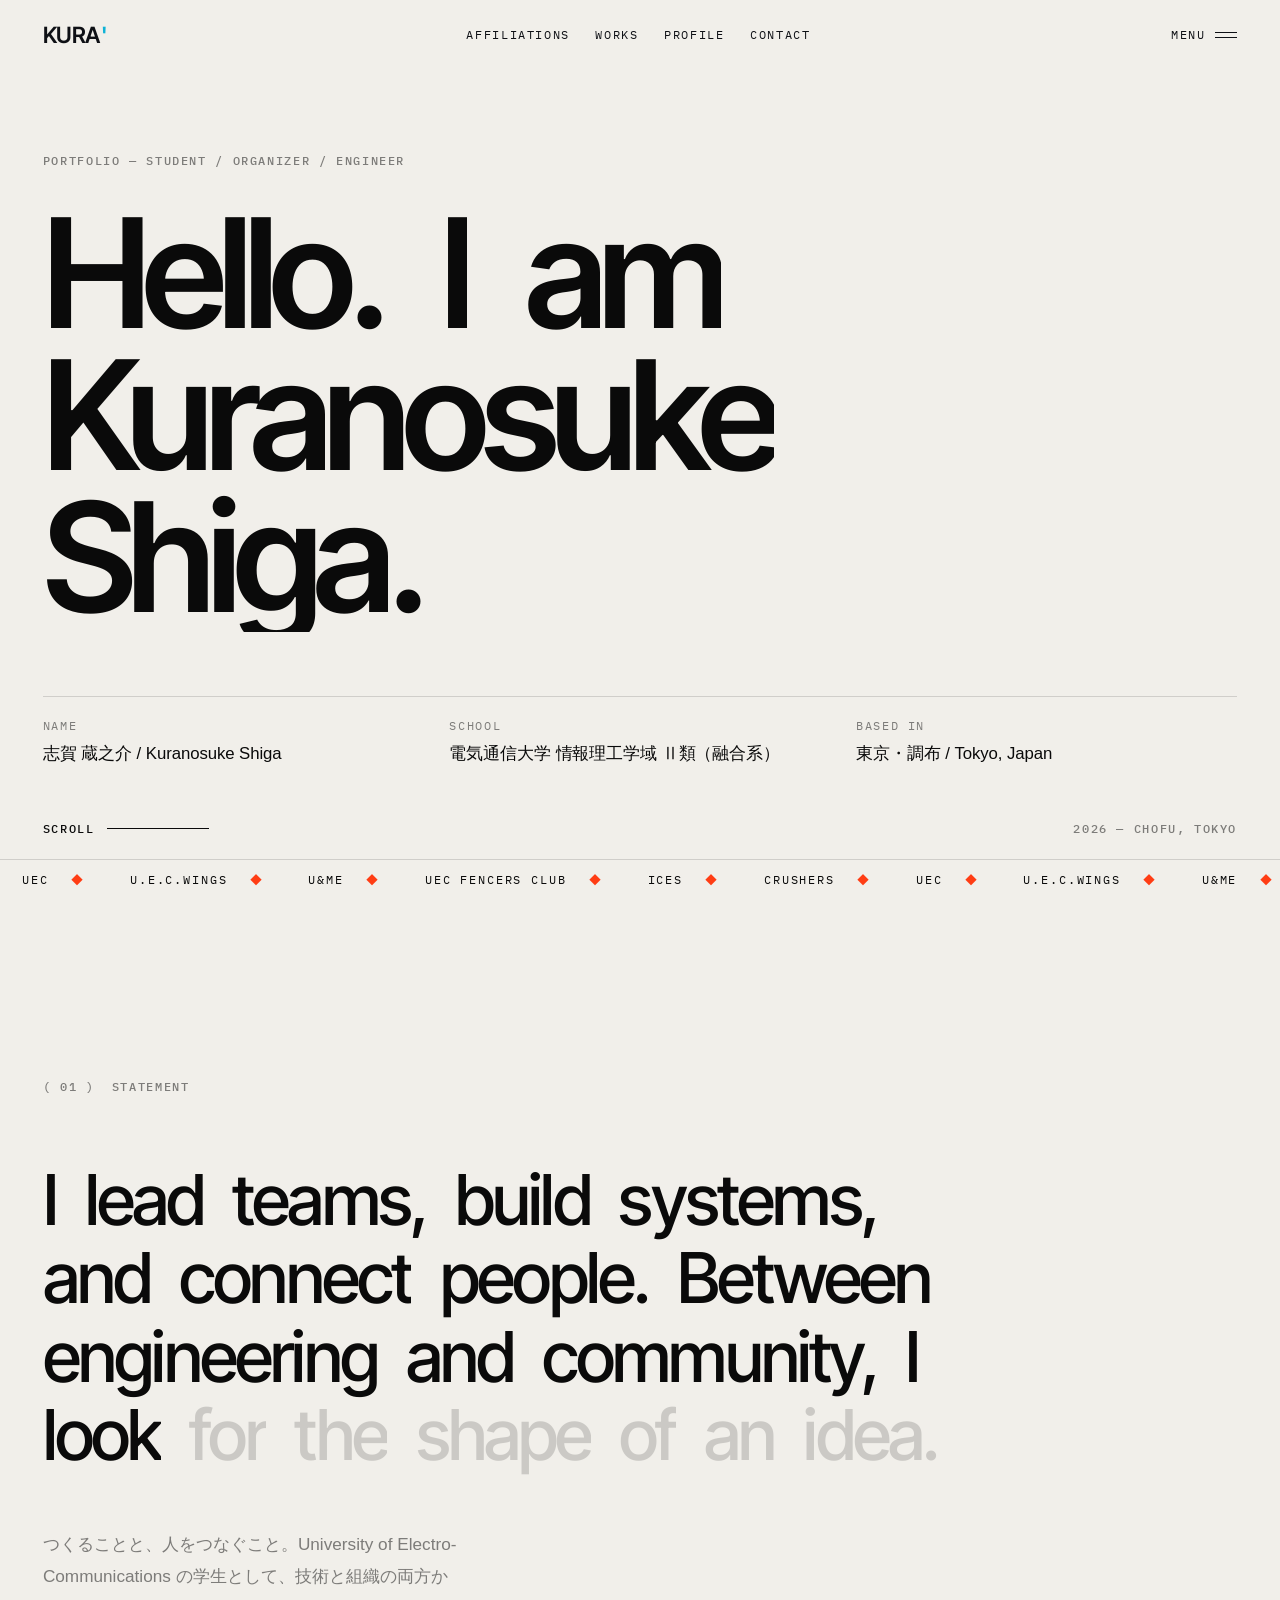
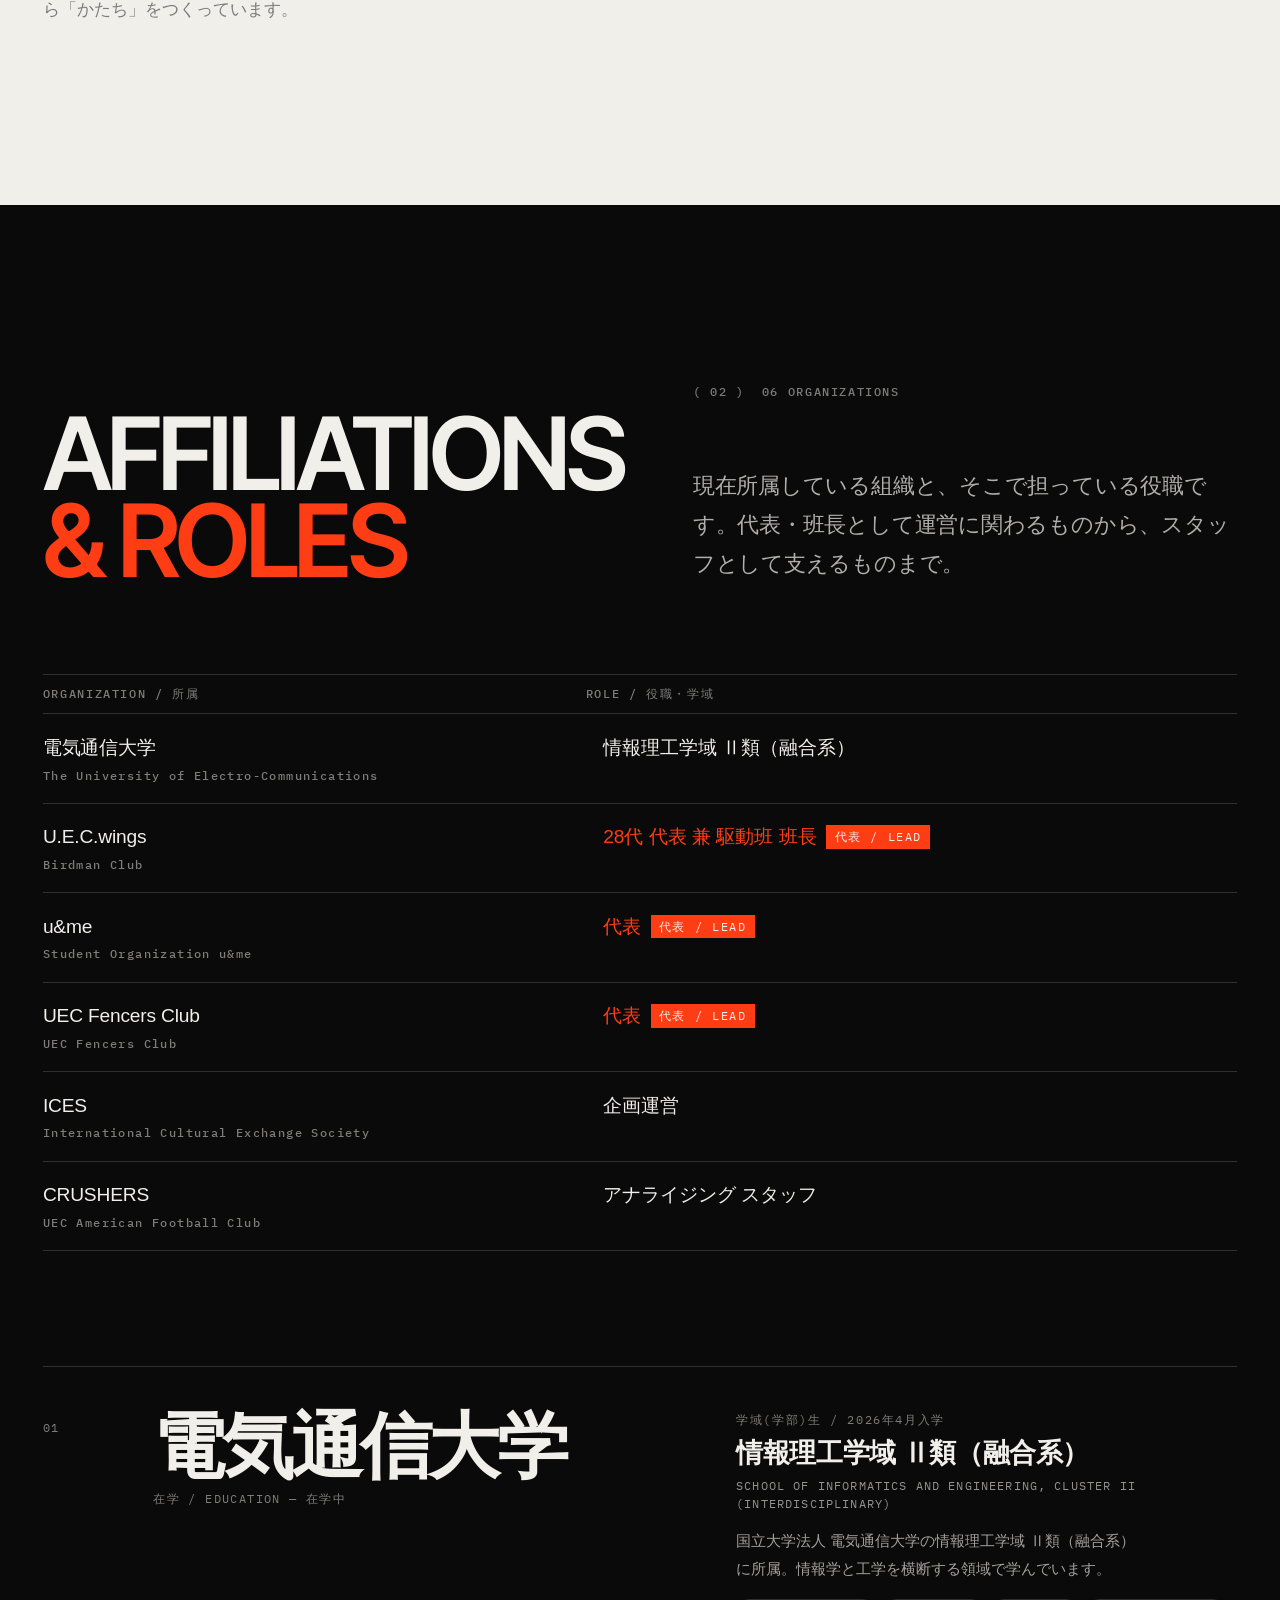
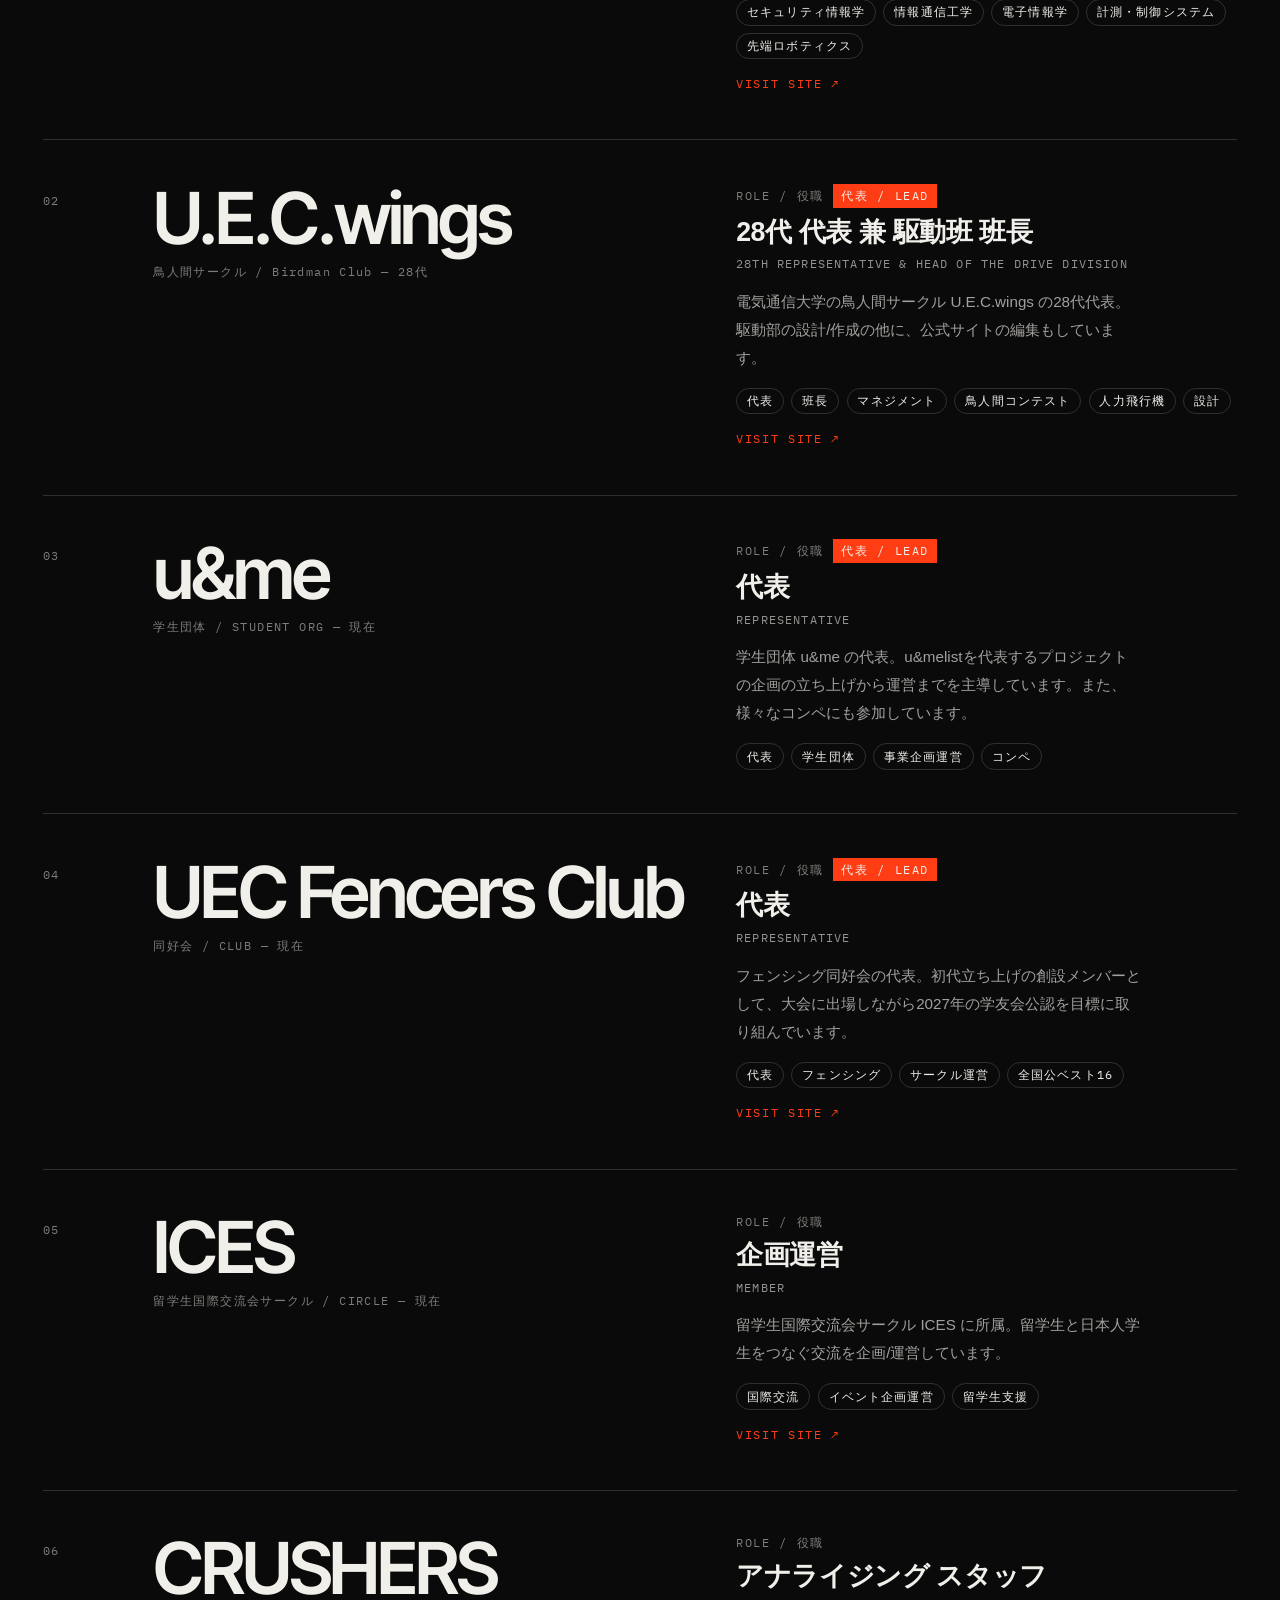
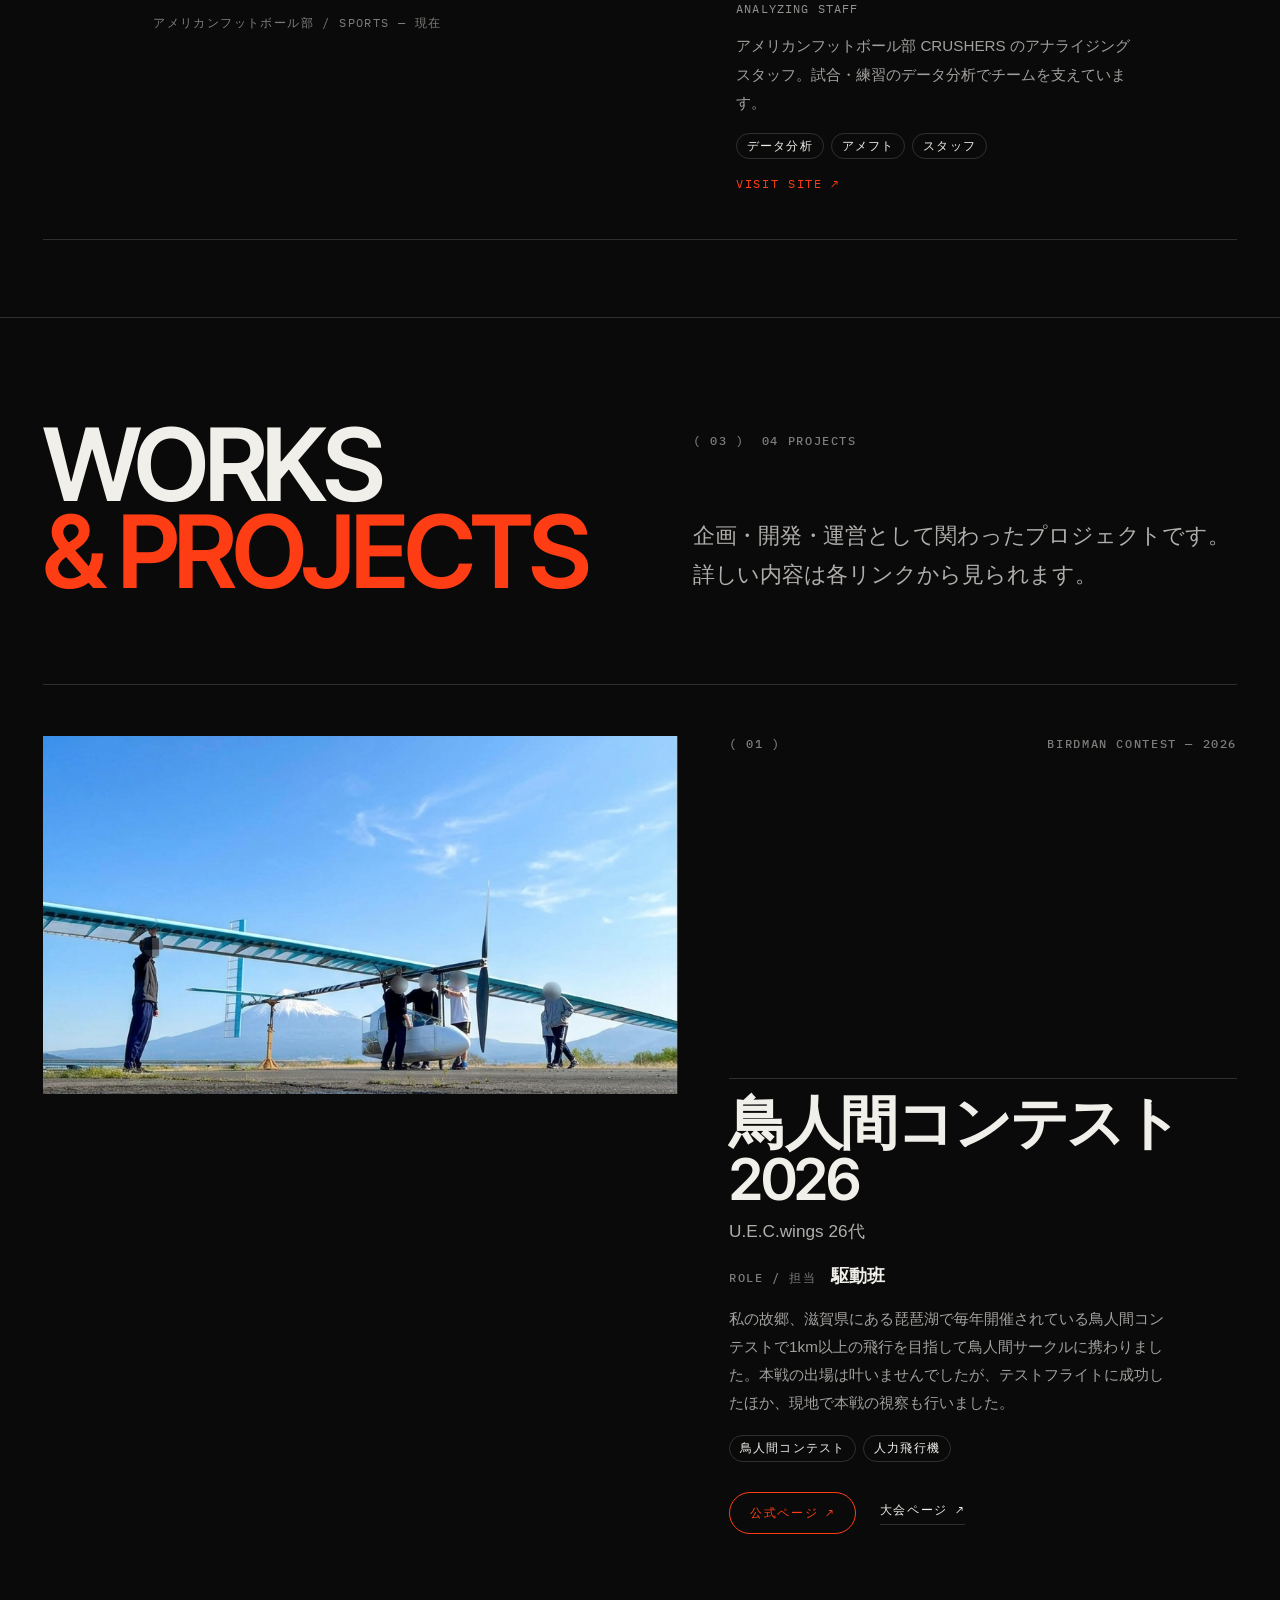
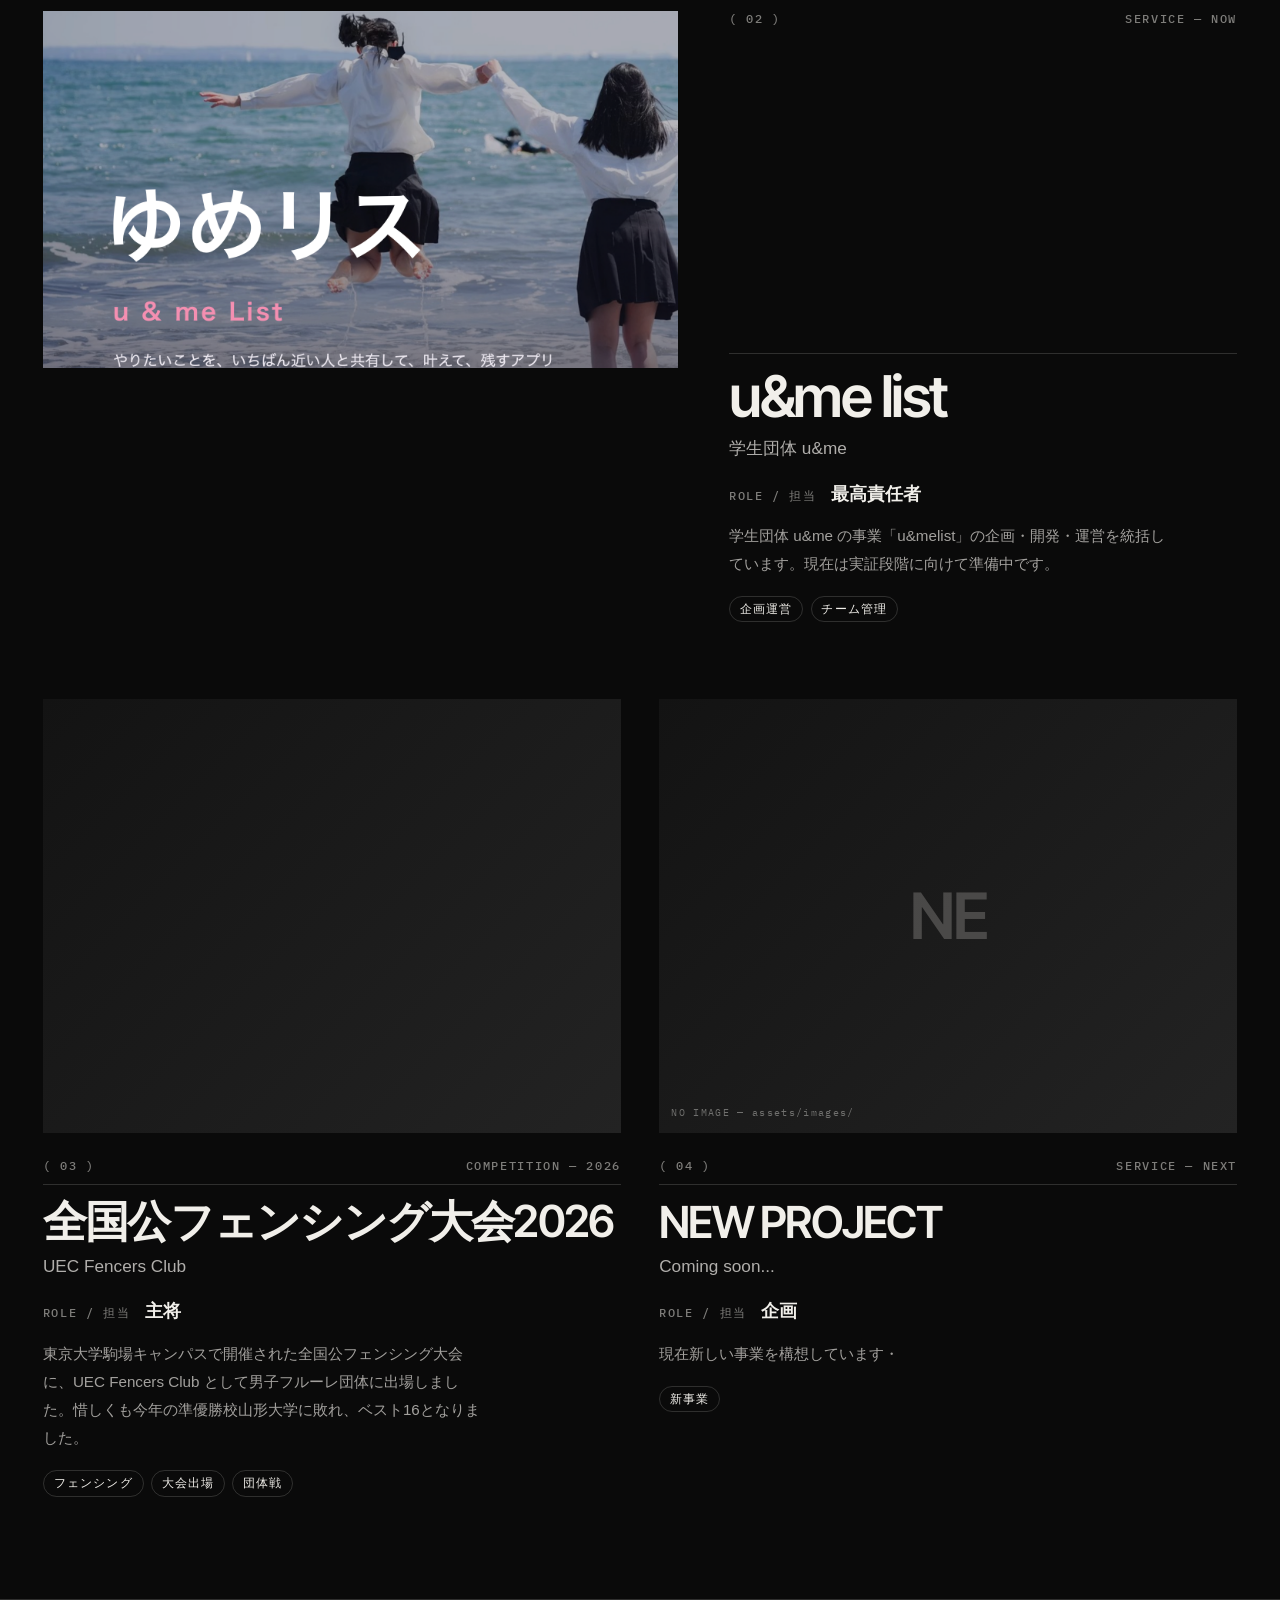
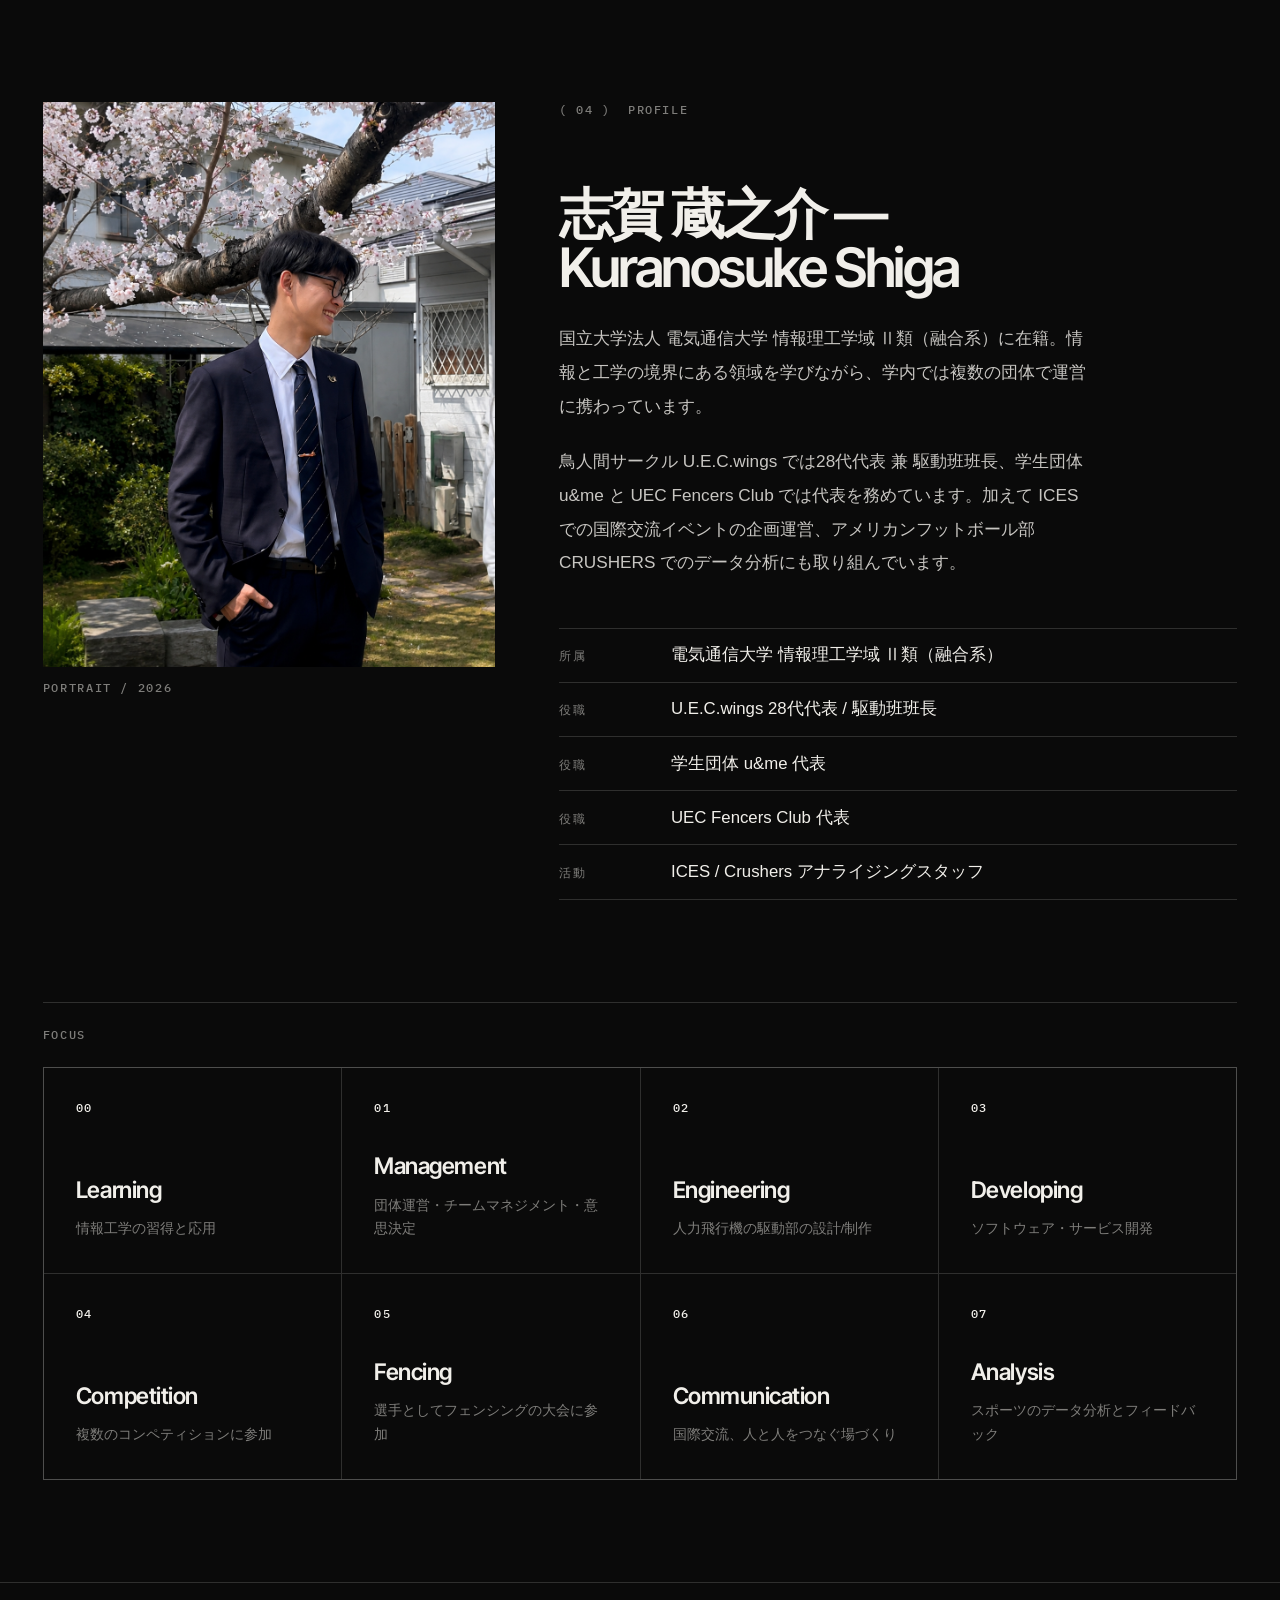
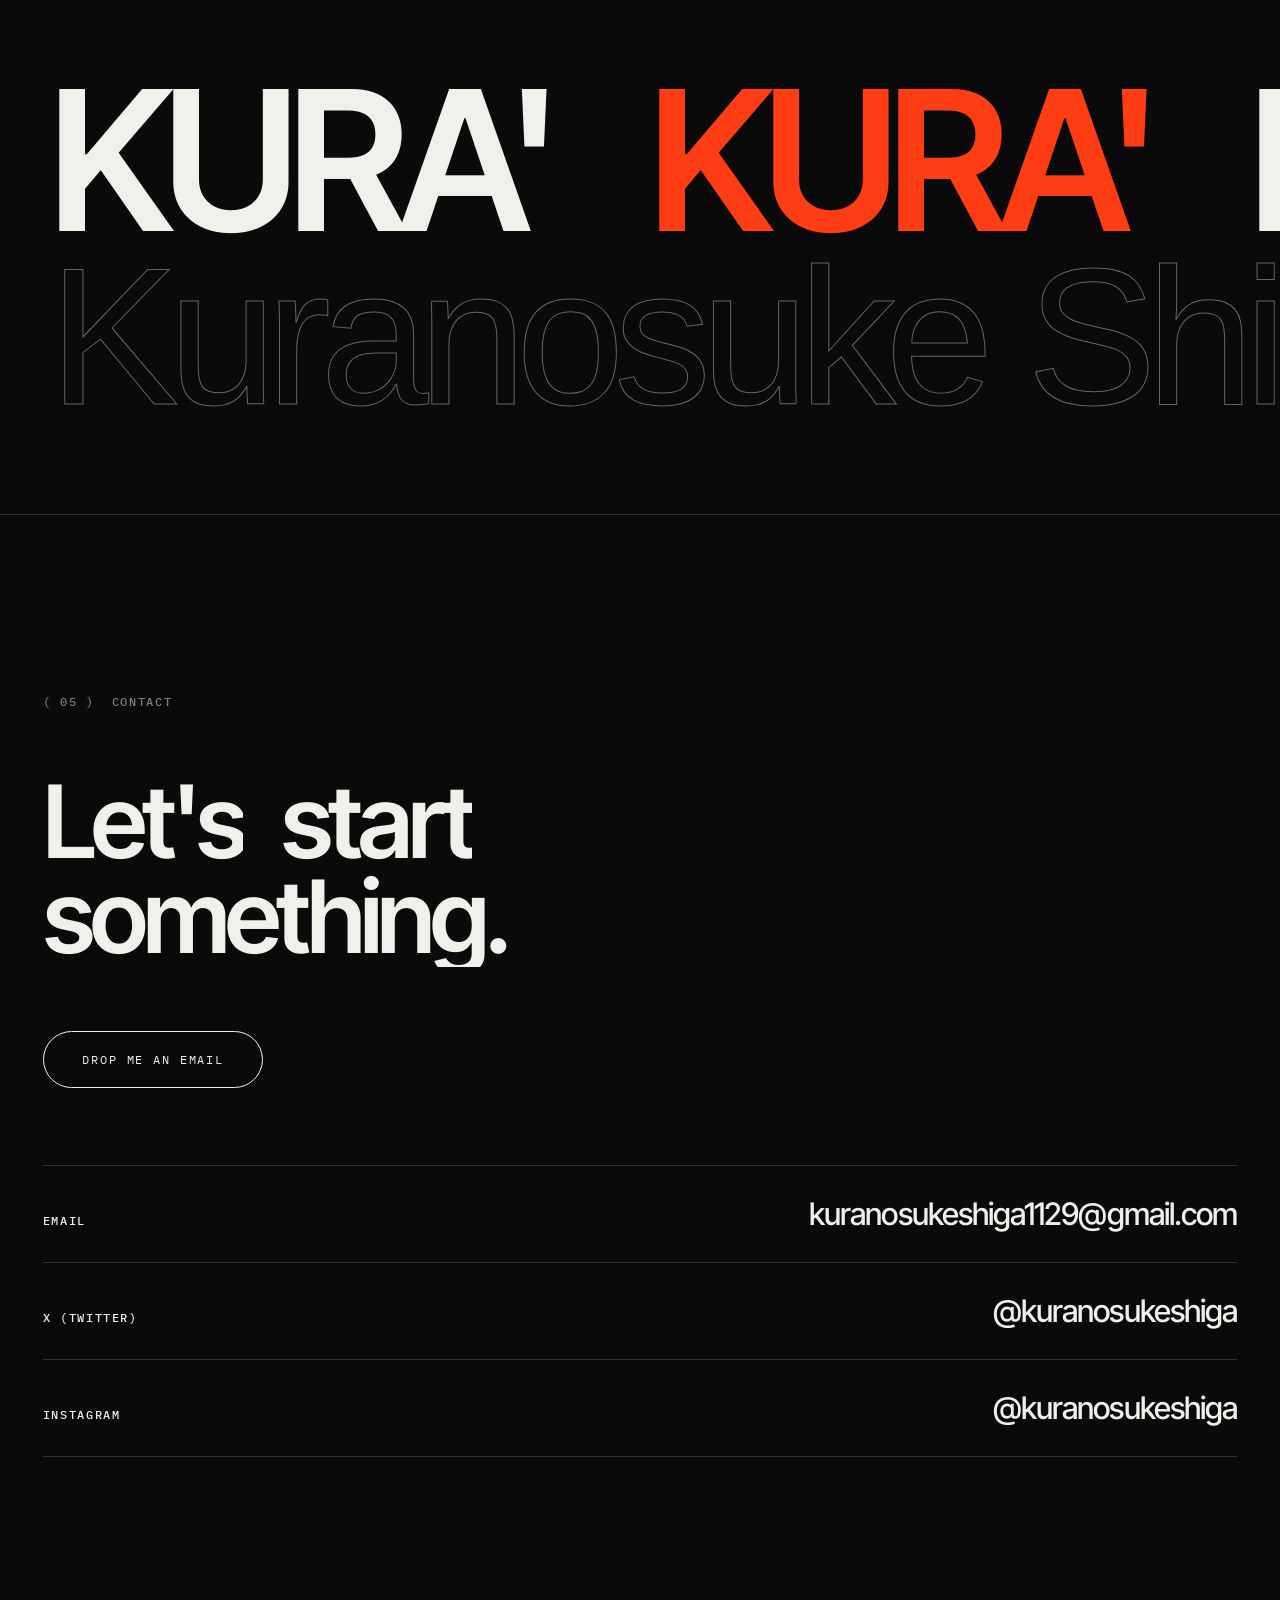
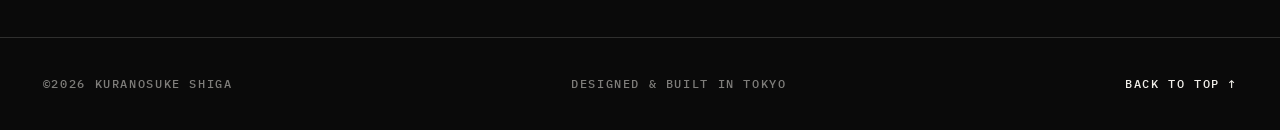
==== index.html @ 23264351 "feat: portfolio site" ====
<!DOCTYPE html>
<html lang="ja">
<head>
<meta charset="utf-8" />
<meta name="viewport" content="width=device-width, initial-scale=1" />
<title>KURA' | Kuranosuke Shiga</title>
<meta name="description" content="志賀蔵之介（Kuranosuke Shiga）のポートフォリオ。電気通信大学 情報理工学域 II類（融合系）。U.E.C.wings 28代代表、学生団体 u&me 代表、UEC Fencers Club 代表ほか。" />
<meta name="author" content="Kuranosuke Shiga" />
<meta name="theme-color" content="#0b0b0b" />

<meta property="og:type" content="website" />
<meta property="og:title" content="KURA' | Kuranosuke Shiga" />
<meta property="og:description" content="志賀蔵之介のポートフォリオ。所属と役職、活動の記録。" />
<meta property="og:image" content="assets/images/og.jpg" />
<meta name="twitter:card" content="summary_large_image" />
<meta name="twitter:site" content="@kuranosukeshiga" />

<link rel="icon" href="assets/images/favicon.svg" type="image/svg+xml" />
<link rel="preconnect" href="https://fonts.googleapis.com" />
<link rel="preconnect" href="https://fonts.gstatic.com" crossorigin />
<link rel="preload" as="style" href="https://fonts.googleapis.com/css2?family=Inter+Tight:wght@400;500;600;700&family=IBM+Plex+Mono:wght@400;500&display=swap" />
<link rel="stylesheet" href="https://fonts.googleapis.com/css2?family=Inter+Tight:wght@400;500;600;700&family=IBM+Plex+Mono:wght@400;500&display=swap" />

<link rel="stylesheet" href="css/tokens.css" />
<link rel="stylesheet" href="css/base.css" />
<link rel="stylesheet" href="css/layout.css" />
<link rel="stylesheet" href="css/components.css" />
<link rel="stylesheet" href="css/sections.css" />
</head>

<body>
<!-- ============ LOADER ============ -->
<div class="loader" id="loader" aria-hidden="true">
  <div class="loader__mark"><span class="loader__word">KURA</span><span class="loader__tick">'</span></div>
  <div class="loader__count" id="loaderCount">000</div>
  <div class="loader__bar"><i id="loaderBar"></i></div>
</div>

<!-- ============ CURSOR ============ -->
<div class="cursor" id="cursor" aria-hidden="true"><span class="cursor__dot"></span><span class="cursor__ring"></span></div>
<div class="hover-media" id="hoverMedia" aria-hidden="true"></div>

<!-- ============ HEADER ============ -->
<header class="site-head" id="siteHead">
  <a class="brand" href="#top" data-cursor="link"><span class="brand__word">KURA</span><span class="brand__tick">'</span></a>
  <nav class="site-nav" aria-label="メインナビゲーション">
    <a href="#affiliations" data-cursor="link">AFFILIATIONS</a>
    <a href="#works" data-cursor="link">WORKS</a>
    <a href="#profile" data-cursor="link">PROFILE</a>
    <a href="#contact" data-cursor="link">CONTACT</a>
  </nav>
  <button class="menu-btn" id="menuBtn" type="button" aria-expanded="false" aria-controls="menuPanel" data-cursor="link">
    <span class="menu-btn__label" data-open="MENU" data-close="CLOSE">MENU</span>
    <span class="menu-btn__lines" aria-hidden="true"><i></i><i></i></span>
  </button>
</header>

<!-- ============ FULLSCREEN MENU ============ -->
<div class="menu" id="menuPanel" role="dialog" aria-modal="true" aria-label="メニュー" hidden>
  <nav class="menu__list" id="menuList" aria-label="セクション"></nav>
  <div class="menu__foot">
    <p class="mono-label">GET IN TOUCH</p>
    <div class="menu__socials" id="menuSocials"></div>
  </div>
</div>

<main id="top">
  <!-- ============ HERO ============ -->
  <section class="hero" aria-labelledby="hero-heading">
    <div class="shell hero__inner">
      <p class="mono-label hero__eyebrow rise" id="heroEyebrow"></p>
      <h1 class="hero__title" id="hero-heading" data-split="words"></h1>
      <div class="hero__meta" id="heroMeta"></div>
    </div>
    <div class="hero__foot shell">
      <a class="scroll-cue" href="#statement" data-cursor="link">
        <span class="mono-label">SCROLL</span>
        <span class="scroll-cue__line" aria-hidden="true"></span>
      </a>
      <p class="mono-label hero__year" id="heroYear"></p>
    </div>
    <div class="ticker" aria-hidden="true"><div class="ticker__track" id="heroTicker"></div></div>
  </section>

  <!-- ============ STATEMENT ============ -->
  <section class="statement" id="statement" aria-labelledby="statement-heading">
    <div class="shell">
      <p class="mono-label section-tag">( 01 ) &nbsp;STATEMENT</p>
      <h2 class="statement__text" id="statement-heading" data-split="words"></h2>
      <p class="statement__ja" id="statementJa"></p>
    </div>
  </section>

  <!-- ============ AFFILIATIONS ============ -->
  <section class="affil" id="affiliations" aria-labelledby="affil-heading">
    <div class="shell">
      <div class="affil__head">
        <h2 class="section-title" id="affil-heading">AFFILIATIONS<br /><span>&amp; ROLES</span></h2>
        <div class="affil__intro">
          <p class="mono-label section-tag">( 02 ) &nbsp;<span id="affilCount"></span></p>
          <p class="lede" id="affilLede"></p>
        </div>
      </div>

      <!-- 一覧表：所属と役職をひと目で -->
      <div class="glance" aria-label="所属と役職の一覧">
        <div class="glance__head mono-label"><span>ORGANIZATION / 所属</span><span>ROLE / 役職・学域</span></div>
        <ul class="glance__list" id="glanceList"></ul>
      </div>

      <!-- 詳細リスト -->
      <ol class="affil__list" id="affilList"></ol>
    </div>
  </section>

  <!-- ============ WORKS ============ -->
  <section class="works" id="works" aria-labelledby="works-heading">
    <div class="shell">
      <div class="works__head">
        <h2 class="section-title" id="works-heading">WORKS<br /><span>&amp; PROJECTS</span></h2>
        <div class="works__intro">
          <p class="mono-label section-tag">( 03 ) &nbsp;<span id="worksCount"></span></p>
          <p class="lede" id="worksLede"></p>
        </div>
      </div>
      <ol class="works__grid" id="worksGrid"></ol>
    </div>
  </section>

  <!-- ============ PROFILE ============ -->
  <section class="profile" id="profile" aria-labelledby="profile-heading">
    <div class="shell profile__grid">
      <figure class="profile__media">
        <div class="media" data-media="portrait" id="portrait"></div>
        <figcaption class="mono-label" id="portraitCaption"></figcaption>
      </figure>
      <div class="profile__body">
        <p class="mono-label section-tag">( 04 ) &nbsp;PROFILE</p>
        <h2 class="section-title section-title--sm" id="profile-heading"></h2>
        <div class="profile__text" id="profileText"></div>
        <dl class="spec" id="profileSpec"></dl>
      </div>
    </div>
    <div class="shell">
      <div class="focus" id="focusBlock"></div>
    </div>
  </section>

  <!-- ============ GLITCH MARQUEE ============ -->
  <section class="strip" aria-hidden="true">
    <div class="strip__row"><div class="strip__track" id="stripA"></div></div>
    <div class="strip__row strip__row--rev"><div class="strip__track" id="stripB"></div></div>
  </section>

  <!-- ============ CONTACT ============ -->
  <section class="contact" id="contact" aria-labelledby="contact-heading">
    <div class="shell">
      <p class="mono-label section-tag">( 05 ) &nbsp;CONTACT</p>
      <h2 class="contact__title" id="contact-heading" data-split="words"></h2>
      <div class="contact__actions" id="contactActions"></div>
      <div class="contact__links" id="contactLinks"></div>
    </div>
  </section>
</main>

<footer class="site-foot">
  <div class="shell site-foot__inner">
    <p class="mono-label" id="footCopy"></p>
    <p class="mono-label" id="footNote"></p>
    <a class="mono-label to-top" href="#top" data-cursor="link">BACK TO TOP ↑</a>
  </div>
</footer>

<noscript>
  <div class="noscript">
    <h2>志賀 蔵之介 / Kuranosuke Shiga</h2>
    <p>電気通信大学 情報理工学域 Ⅱ類（融合系）</p>
    <ul>
      <li>U.E.C.wings — 28代 代表 兼 駆動班 班長</li>
      <li>学生団体 u&amp;me — 代表</li>
      <li>UEC Fencers Club — 代表</li>
      <li>ICES（留学生国際交流会サークル） — メンバー</li>
      <li>アメリカンフットボール部 Crushers — アナライジングスタッフ</li>
    </ul>
    <p>Mail: kuranosukeshiga1129[@]gmail.com / X: @kuranosukeshiga / Instagram: @kuranosukeshiga</p>
  </div>
</noscript>

<script src="js/data.js"></script>
<script src="js/render.js"></script>
<script src="js/motion.js"></script>
<script src="js/ui.js"></script>
<script src="js/main.js"></script>
</body>
</html>
---- css/tokens.css ----
:root {
  /* --- 色 --- */
  --paper: #f1efea;
  --paper-2: #e5e1d9;
  --ink: #0a0a0a;
  --ink-2: #131313;
  --accent: #ff3d14;

  --on-paper: var(--ink);
  --on-ink: var(--paper);
  --line-on-paper: rgba(10, 10, 10, 0.14);
  --line-on-ink: rgba(241, 239, 234, 0.16);
  --muted-on-paper: rgba(10, 10, 10, 0.5);
  --muted-on-ink: rgba(241, 239, 234, 0.5);

  /* --- 書体 --- */
  --font-display: "Inter Tight", "Meiryo UI", "Meiryo", "Hiragino Sans",
    "Helvetica Neue", Arial, sans-serif;
  --font-mono: "IBM Plex Mono", ui-monospace, SFMono-Regular, Menlo, monospace;
  --font-ja: "Meiryo UI", "Meiryo", メイリオ, "Hiragino Sans",
    "Hiragino Kaku Gothic ProN", "Yu Gothic UI", "Yu Gothic", "Noto Sans JP",
    sans-serif;

  /* --- 文字サイズ --- */
  --text-mono: clamp(0.625rem, 0.58rem + 0.18vw, 0.75rem);
  --text-body: clamp(0.95rem, 0.9rem + 0.25vw, 1.075rem);
  --text-lede: clamp(1.05rem, 0.95rem + 0.55vw, 1.45rem);
  --text-section: clamp(2.6rem, 1.2rem + 6.4vw, 8rem);
  --text-hero: clamp(3rem, 0.4rem + 11.4vw, 12.5rem);
  --text-row: clamp(1.9rem, 0.8rem + 4.6vw, 5.5rem);
  --text-strip: clamp(4rem, 1rem + 14vw, 16rem);

  /* --- 余白 --- */
  --gutter: clamp(1.15rem, 0.6rem + 2.6vw, 3.5rem);
  --space-section: clamp(6rem, 4rem + 9vw, 15rem);
  --space-block: clamp(2.5rem, 1.8rem + 3vw, 5.5rem);
  --shell-max: 1680px;

  /* --- 動き --- */
  --dur-fast: 180ms;
  --dur-mid: 420ms;
  --dur-slow: 900ms;
  --ease-out-expo: cubic-bezier(0.16, 1, 0.3, 1);
  --ease-in-out: cubic-bezier(0.65, 0, 0.35, 1);

  /* --- 重なり順 --- */
  --z-cursor: 90;
  --z-loader: 80;
  --z-head: 75;
  --z-menu: 70;
  --z-hover-media: 50;

  --radius: 2px;
}
---- css/base.css ----
*,
*::before,
*::after { box-sizing: border-box; }

html {
  -webkit-text-size-adjust: 100%;
  scroll-behavior: smooth;
}

body {
  margin: 0;
  background: var(--paper);
  color: var(--on-paper);
  font-family: var(--font-display);
  font-size: var(--text-body);
  line-height: 1.55;
  font-feature-settings: "kern" 1;
  -webkit-font-smoothing: antialiased;
  overflow-x: hidden;
}

body.is-locked { overflow: hidden; }

h1, h2, h3, p, figure, dl, dd, ol, ul {
  margin: 0;
  padding: 0;
}

ol, ul { list-style: none; }

a {
  color: inherit;
  text-decoration: none;
}

img, video {
  display: block;
  max-width: 100%;
  height: auto;
}

button {
  font: inherit;
  color: inherit;
  background: none;
  border: 0;
  padding: 0;
  cursor: pointer;
}

::selection {
  background: var(--accent);
  color: var(--paper);
}

:focus-visible {
  outline: 2px solid var(--accent);
  outline-offset: 4px;
}

/* --- 共通タイポグラフィ --- */
.mono-label {
  font-family: var(--font-mono);
  font-size: var(--text-mono);
  font-weight: 500;
  letter-spacing: 0.14em;
  text-transform: uppercase;
  line-height: 1.4;
}

.lede {
  font-size: var(--text-lede);
  line-height: 1.5;
  letter-spacing: -0.01em;
  max-width: 46ch;
}

.section-title {
  font-size: var(--text-section);
  font-weight: 600;
  line-height: 0.86;
  letter-spacing: -0.045em;
  text-transform: uppercase;
}

.section-title span { color: var(--accent); }

.section-title--sm {
  font-size: clamp(1.9rem, 1rem + 3vw, 3.6rem);
  line-height: 1;
  text-transform: none;
  white-space: pre-line;
}

.section-tag {
  color: var(--muted-on-paper);
  margin-bottom: var(--space-block);
}

/* --- 文字分割アニメーションの土台 --- */
.word {
  display: inline-block;
  overflow: hidden;
  vertical-align: top;
  padding-bottom: 0.06em;
}

.word > i {
  display: inline-block;
  font-style: inherit;
  transform: translateY(105%);
  transition: transform var(--dur-slow) var(--ease-out-expo);
  transition-delay: var(--d, 0ms);
}

.is-revealed .word > i { transform: translateY(0); }

.rise {
  opacity: 0;
  transform: translateY(28px);
  transition: opacity var(--dur-slow) var(--ease-out-expo),
    transform var(--dur-slow) var(--ease-out-expo);
  transition-delay: var(--d, 0ms);
}

.is-revealed.rise,
.is-revealed .rise {
  opacity: 1;
  transform: none;
}

/* --- JS 無効時 --- */
.noscript {
  padding: 4rem var(--gutter);
  font-family: var(--font-ja);
}
.noscript li { margin: 0.35rem 0; }

/* --- モーション低減 --- */
@media (prefers-reduced-motion: reduce) {
  html { scroll-behavior: auto; }
  *,
  *::before,
  *::after {
    animation-duration: 0.01ms !important;
    animation-iteration-count: 1 !important;
    transition-duration: 0.01ms !important;
  }
  .word > i { transform: none; }
  .rise { opacity: 1; transform: none; }
}
---- css/layout.css ----
.shell {
  width: 100%;
  max-width: var(--shell-max);
  margin-inline: auto;
  padding-inline: var(--gutter);
}

/* --- ヘッダー --- */
.site-head {
  position: fixed;
  inset: 0 0 auto 0;
  z-index: var(--z-head);
  display: flex;
  align-items: center;
  justify-content: space-between;
  gap: 1rem;
  padding: clamp(1rem, 0.6rem + 1vw, 1.75rem) var(--gutter);
  mix-blend-mode: difference;
  color: #fff;
  transform: translateY(-110%);
  transition: transform var(--dur-mid) var(--ease-out-expo);
}

.site-head.is-in { transform: translateY(0); }
.site-head.is-hidden { transform: translateY(-110%); }

.brand {
  font-size: clamp(1rem, 0.85rem + 0.7vw, 1.4rem);
  font-weight: 600;
  letter-spacing: -0.03em;
  line-height: 1;
  display: inline-flex;
  align-items: flex-start;
}

.brand__tick {
  color: var(--accent);
  margin-left: 0.06em;
}

.site-nav {
  display: none;
  gap: clamp(1rem, 2vw, 2.5rem);
  font-family: var(--font-mono);
  font-size: var(--text-mono);
  letter-spacing: 0.14em;
}

.site-nav a { position: relative; padding-block: 0.25rem; }

.site-nav a::after {
  content: "";
  position: absolute;
  left: 0;
  bottom: 0;
  width: 100%;
  height: 1px;
  background: currentColor;
  transform: scaleX(0);
  transform-origin: right;
  transition: transform var(--dur-mid) var(--ease-out-expo);
}

.site-nav a:hover::after,
.site-nav a:focus-visible::after {
  transform: scaleX(1);
  transform-origin: left;
}

@media (min-width: 900px) {
  .site-nav { display: flex; }
}

/* --- セクション共通 --- */
.hero,
.statement,
.affil,
.works,
.profile,
.contact { position: relative; }

.statement { padding-block: var(--space-section); }

.affil,
.works,
.profile,
.contact,
.strip,
.site-foot {
  background: var(--ink);
  color: var(--on-ink);
}

.affil { padding-block: var(--space-section) clamp(3rem, 6vw, 7rem); }
.works { padding-block: clamp(4rem, 8vw, 9rem); }
.profile { padding-block: clamp(4rem, 8vw, 9rem); }
.contact { padding-block: var(--space-section); }

.affil .section-tag,
.works .section-tag,
.profile .section-tag,
.contact .section-tag { color: var(--muted-on-ink); }

/* --- フッター --- */
.site-foot {
  border-top: 1px solid var(--line-on-ink);
  padding-block: clamp(1.5rem, 3vw, 2.5rem);
}

.site-foot__inner {
  display: flex;
  flex-wrap: wrap;
  gap: 0.75rem 2rem;
  justify-content: space-between;
  color: var(--muted-on-ink);
}

.to-top {
  color: var(--on-ink);
  transition: color var(--dur-fast) linear;
}
.to-top:hover { color: var(--accent); }
---- css/components.css ----
/* ---------- ローダー ---------- */
.loader {
  position: fixed;
  inset: 0;
  z-index: var(--z-loader);
  background: var(--ink);
  color: var(--paper);
  display: grid;
  place-items: center;
  transition: opacity 700ms var(--ease-out-expo),
    visibility 700ms var(--ease-out-expo);
}

.loader.is-done {
  opacity: 0;
  visibility: hidden;
}

.loader__mark {
  display: flex;
  align-items: flex-start;
  font-size: clamp(2.5rem, 1rem + 7vw, 7rem);
  font-weight: 600;
  letter-spacing: -0.05em;
  line-height: 1;
}

.loader__word {
  display: inline-block;
  clip-path: inset(0 100% 0 0);
  transition: clip-path 1400ms var(--ease-out-expo);
}

.loader.is-armed .loader__word { clip-path: inset(0 0 0 0); }

.loader__tick {
  color: var(--accent);
  opacity: 0;
  transition: opacity 400ms linear 900ms;
}
.loader.is-armed .loader__tick { opacity: 1; }

.loader__count {
  position: absolute;
  bottom: clamp(1.5rem, 4vw, 3rem);
  font-family: var(--font-mono);
  font-size: var(--text-mono);
  letter-spacing: 0.2em;
}

.loader__bar {
  position: absolute;
  left: 0;
  bottom: 0;
  width: 100%;
  height: 2px;
  background: rgba(241, 239, 234, 0.16);
}

.loader__bar i {
  display: block;
  height: 100%;
  width: 0%;
  background: var(--accent);
  transition: width 160ms linear;
}

/* ---------- カスタムカーソル ---------- */
.cursor {
  position: fixed;
  top: 0;
  left: 0;
  z-index: var(--z-cursor);
  pointer-events: none;
  mix-blend-mode: difference;
  opacity: 0;
  transition: opacity var(--dur-fast) linear;
}

.cursor.is-active { opacity: 1; }

.cursor__dot,
.cursor__ring {
  position: absolute;
  border-radius: 50%;
  transform: translate(-50%, -50%);
}

.cursor__dot {
  width: 6px;
  height: 6px;
  background: #fff;
}

.cursor__ring {
  width: 34px;
  height: 34px;
  border: 1px solid rgba(255, 255, 255, 0.85);
  transition: width var(--dur-fast) var(--ease-out-expo),
    height var(--dur-fast) var(--ease-out-expo),
    opacity var(--dur-fast) linear;
}

.cursor.is-link .cursor__ring { width: 58px; height: 58px; }
.cursor.is-link .cursor__dot { opacity: 0; }

@media (hover: none), (pointer: coarse) {
  .cursor { display: none; }
}

/* ---------- ホバー時の画像プレビュー ---------- */
.hover-media {
  position: fixed;
  top: 0;
  left: 0;
  z-index: var(--z-hover-media);
  width: clamp(180px, 20vw, 320px);
  aspect-ratio: 4 / 5;
  pointer-events: none;
  opacity: 0;
  transform: translate(-50%, -50%) scale(0.94);
  transition: opacity var(--dur-mid) var(--ease-out-expo),
    transform var(--dur-mid) var(--ease-out-expo);
  overflow: hidden;
  background: var(--ink-2);
}

.hover-media.is-visible {
  opacity: 1;
  transform: translate(-50%, -50%) scale(1);
}

.hover-media img { width: 100%; height: 100%; object-fit: cover; }

@media (hover: none), (pointer: coarse), (max-width: 899px) {
  .hover-media { display: none; }
}

/* ---------- メニューボタン ---------- */
.menu-btn {
  display: inline-flex;
  align-items: center;
  gap: 0.6rem;
  font-family: var(--font-mono);
  font-size: var(--text-mono);
  letter-spacing: 0.14em;
}

.menu-btn__lines {
  display: inline-flex;
  flex-direction: column;
  gap: 4px;
  width: 22px;
}

.menu-btn__lines i {
  display: block;
  height: 1px;
  background: currentColor;
  transition: transform var(--dur-mid) var(--ease-out-expo);
}

.menu-btn[aria-expanded="true"] .menu-btn__lines i:first-child {
  transform: translateY(2.5px) rotate(45deg);
}
.menu-btn[aria-expanded="true"] .menu-btn__lines i:last-child {
  transform: translateY(-2.5px) rotate(-45deg);
}

/* ---------- 全画面メニュー ---------- */
.menu {
  position: fixed;
  inset: 0;
  z-index: var(--z-menu);
  background: var(--ink);
  color: var(--on-ink);
  display: flex;
  flex-direction: column;
  justify-content: space-between;
  padding: clamp(5rem, 12vh, 9rem) var(--gutter) clamp(1.5rem, 4vw, 3rem);
  clip-path: inset(0 0 100% 0);
  transition: clip-path 700ms var(--ease-out-expo);
}

.menu[hidden] { display: none; }
.menu.is-open { clip-path: inset(0 0 0 0); }

.menu__list { display: flex; flex-direction: column; }

.menu__link {
  display: flex;
  align-items: baseline;
  gap: clamp(0.75rem, 2vw, 2rem);
  padding-block: clamp(0.35rem, 1.2vw, 0.85rem);
  border-top: 1px solid var(--line-on-ink);
  font-size: clamp(2rem, 1rem + 5vw, 5rem);
  font-weight: 500;
  letter-spacing: -0.04em;
  line-height: 1.05;
  transition: color var(--dur-fast) linear, padding-left var(--dur-mid) var(--ease-out-expo);
}

.menu__link:hover,
.menu__link:focus-visible {
  color: var(--accent);
  padding-left: clamp(0.5rem, 2vw, 2rem);
}

.menu__link span {
  font-family: var(--font-mono);
  font-size: var(--text-mono);
  letter-spacing: 0.14em;
  color: var(--muted-on-ink);
}

.menu__foot {
  display: flex;
  flex-wrap: wrap;
  gap: 1rem 3rem;
  align-items: baseline;
  color: var(--muted-on-ink);
  border-top: 1px solid var(--line-on-ink);
  padding-top: 1.25rem;
}

.menu__socials {
  display: flex;
  flex-wrap: wrap;
  gap: 0.75rem 2rem;
}

.menu__socials a {
  font-family: var(--font-mono);
  font-size: var(--text-mono);
  letter-spacing: 0.14em;
  text-transform: uppercase;
  color: var(--on-ink);
  transition: color var(--dur-fast) linear;
}
.menu__socials a:hover { color: var(--accent); }

/* ---------- 流れる帯（ティッカー） ---------- */
.ticker {
  position: absolute;
  left: 0;
  bottom: 0;
  width: 100%;
  overflow: hidden;
  border-top: 1px solid var(--line-on-paper);
  padding-block: 0.7rem;
}

.ticker__track,
.strip__track {
  display: flex;
  width: max-content;
  will-change: transform;
  animation: slide 38s linear infinite;
}

.ticker__track span {
  font-family: var(--font-mono);
  font-size: var(--text-mono);
  letter-spacing: 0.16em;
  text-transform: uppercase;
  padding-inline: 1.4rem;
  white-space: nowrap;
}

.ticker__track span::after {
  content: "◆";
  margin-left: 1.4rem;
  color: var(--accent);
}

@keyframes slide {
  from { transform: translate3d(0, 0, 0); }
  to { transform: translate3d(-50%, 0, 0); }
}

/* ---------- 画像プレースホルダ ---------- */
.media {
  position: relative;
  width: 100%;
  aspect-ratio: var(--ratio, 4 / 5);
  overflow: hidden;
  background: linear-gradient(135deg, var(--ink-2) 0%, #232323 100%);
}

.media img {
  width: 100%;
  height: 100%;
  object-fit: cover;
}

.media[data-empty="true"]::before {
  content: attr(data-initials);
  position: absolute;
  inset: 0;
  display: grid;
  place-items: center;
  font-size: clamp(2rem, 5vw, 4rem);
  font-weight: 600;
  letter-spacing: -0.04em;
  color: rgba(241, 239, 234, 0.22);
}

.media[data-empty="true"]::after {
  content: "NO IMAGE — assets/images/";
  position: absolute;
  left: 0.75rem;
  bottom: 0.75rem;
  font-family: var(--font-mono);
  font-size: 0.6rem;
  letter-spacing: 0.14em;
  color: rgba(241, 239, 234, 0.4);
}

/* ---------- タグ / バッジ ---------- */
.tag {
  font-family: var(--font-mono);
  font-size: var(--text-mono);
  letter-spacing: 0.1em;
  text-transform: uppercase;
  border: 1px solid var(--line-on-ink);
  border-radius: 999px;
  padding: 0.28em 0.85em;
  white-space: nowrap;
}

.badge {
  display: inline-block;
  font-family: var(--font-mono);
  font-size: var(--text-mono);
  letter-spacing: 0.14em;
  background: var(--accent);
  color: var(--paper);
  padding: 0.25em 0.7em;
  vertical-align: middle;
}

/* ---------- ボタン ---------- */
.btn {
  position: relative;
  display: inline-flex;
  align-items: center;
  gap: 0.9rem;
  border: 1px solid currentColor;
  border-radius: 999px;
  padding: clamp(0.8rem, 1.6vw, 1.15rem) clamp(1.4rem, 3vw, 2.4rem);
  font-family: var(--font-mono);
  font-size: var(--text-mono);
  letter-spacing: 0.16em;
  text-transform: uppercase;
  overflow: hidden;
  isolation: isolate;
}

.btn::before {
  content: "";
  position: absolute;
  inset: 0;
  z-index: -1;
  background: var(--accent);
  transform: translateY(101%);
  transition: transform var(--dur-mid) var(--ease-out-expo);
}

.btn:hover::before,
.btn:focus-visible::before { transform: translateY(0); }

.btn:hover,
.btn:focus-visible {
  color: var(--paper);
  border-color: var(--accent);
}
---- css/sections.css ----
/* ---------------- HERO ---------------- */
.hero {
  min-height: 100svh;
  display: flex;
  flex-direction: column;
  justify-content: flex-end;
  padding-top: clamp(6rem, 14vh, 10rem);
  padding-bottom: 0;
  background: var(--paper);
  overflow: hidden;
}

.hero__inner { flex: 1; display: flex; flex-direction: column; justify-content: center; }

.hero__eyebrow {
  color: var(--muted-on-paper);
  margin-bottom: clamp(1rem, 3vw, 2.5rem);
}

.hero__title {
  font-size: var(--text-hero);
  font-weight: 600;
  line-height: 0.87;
  letter-spacing: -0.055em;
  text-wrap: balance;
}

.hero__title .line { display: block; }
.hero__title .word { margin-right: 0.22em; }
.hero__title .line:last-child .word:last-child { margin-right: 0; }
.hero__title .tick { color: var(--accent); }

.hero__meta {
  display: grid;
  gap: clamp(0.85rem, 2vw, 2rem);
  grid-template-columns: 1fr;
  margin-top: clamp(2rem, 5vw, 4rem);
  border-top: 1px solid var(--line-on-paper);
  padding-top: 1.25rem;
}

@media (min-width: 760px) {
  .hero__meta { grid-template-columns: repeat(3, minmax(0, 1fr)); }
}

.hero__meta dt {
  font-family: var(--font-mono);
  font-size: var(--text-mono);
  letter-spacing: 0.14em;
  color: var(--muted-on-paper);
  margin-bottom: 0.35rem;
}

.hero__meta dd {
  margin: 0;
  font-family: var(--font-ja);
  font-size: clamp(0.9rem, 0.82rem + 0.35vw, 1.05rem);
  letter-spacing: -0.005em;
}

.hero__foot {
  display: flex;
  align-items: flex-end;
  justify-content: space-between;
  gap: 1rem;
  padding-block: clamp(1.5rem, 3vh, 2.5rem) clamp(3.75rem, 7vh, 5.5rem);
  color: var(--muted-on-paper);
}

.scroll-cue {
  display: inline-flex;
  align-items: center;
  gap: 0.75rem;
  color: var(--on-paper);
}

.scroll-cue__line {
  display: block;
  width: clamp(48px, 8vw, 120px);
  height: 1px;
  background: currentColor;
  transform-origin: left;
  animation: cue 2.6s var(--ease-in-out) infinite;
}

@keyframes cue {
  0%, 100% { transform: scaleX(0.35); }
  50% { transform: scaleX(1); }
}

/* ---------------- STATEMENT ---------------- */
.statement { background: var(--paper); }

.statement__text {
  font-size: clamp(1.9rem, 0.7rem + 4.6vw, 5.4rem);
  font-weight: 500;
  line-height: 1.06;
  letter-spacing: -0.04em;
  max-width: 22ch;
}

.statement__text .word { margin-right: 0.22em; }

.statement__text .word > i {
  transform: none;
  opacity: 0.16;
  transition: opacity 320ms linear;
}

.statement__text .word.is-lit > i { opacity: 1; }

.statement__ja {
  font-family: var(--font-ja);
  margin-top: clamp(2rem, 4vw, 3.5rem);
  max-width: 44ch;
  color: var(--muted-on-paper);
  line-height: 1.9;
}

/* ---------------- AFFILIATIONS ---------------- */
.affil__head {
  display: grid;
  gap: clamp(1.5rem, 4vw, 4rem);
  align-items: end;
  margin-bottom: clamp(3rem, 7vw, 6rem);
}

@media (min-width: 960px) {
  .affil__head { grid-template-columns: minmax(0, 1.1fr) minmax(0, 1fr); }
}

.affil__intro .lede {
  font-family: var(--font-ja);
  color: rgba(241, 239, 234, 0.72);
  line-height: 1.75;
}

/* --- ひと目でわかる一覧 --- */
.glance {
  border-top: 1px solid var(--line-on-ink);
  margin-bottom: clamp(4rem, 9vw, 8rem);
}

.glance__head {
  display: none;
  color: var(--muted-on-ink);
  padding-block: 0.7rem;
  border-bottom: 1px solid var(--line-on-ink);
}

.glance__item {
  display: grid;
  gap: 0.2rem 2rem;
  padding-block: clamp(0.85rem, 1.6vw, 1.15rem);
  border-bottom: 1px solid var(--line-on-ink);
  align-items: baseline;
}

@media (min-width: 760px) {
  .glance__head { display: grid; grid-template-columns: minmax(0, 1fr) minmax(0, 1.2fr); }
  .glance__item { grid-template-columns: minmax(0, 1fr) minmax(0, 1.2fr); }
}

.glance__org {
  font-family: var(--font-ja);
  font-weight: 500;
  font-size: clamp(1rem, 0.9rem + 0.4vw, 1.2rem);
  letter-spacing: -0.01em;
}

.glance__org small {
  display: block;
  font-family: var(--font-mono);
  font-size: var(--text-mono);
  letter-spacing: 0.12em;
  color: var(--muted-on-ink);
  margin-top: 0.25rem;
}

.glance__role {
  font-family: var(--font-ja);
  font-size: clamp(1rem, 0.9rem + 0.4vw, 1.2rem);
  display: flex;
  flex-wrap: wrap;
  align-items: center;
  gap: 0.6rem;
}

.glance__item[data-lead="true"] .glance__role { color: var(--accent); }

/* --- 詳細リスト --- */
.affil__list { border-top: 1px solid var(--line-on-ink); }

.affil__row {
  position: relative;
  display: grid;
  gap: 0.6rem clamp(1rem, 3vw, 3rem);
  padding-block: clamp(1.6rem, 3.4vw, 3rem);
  border-bottom: 1px solid var(--line-on-ink);
  align-items: start;
  transition: padding-left var(--dur-mid) var(--ease-out-expo);
}

@media (min-width: 1000px) {
  .affil__row {
    grid-template-columns: 4.5rem minmax(0, 1.25fr) minmax(0, 1.15fr);
  }
}

.affil__row::before {
  content: "";
  position: absolute;
  left: 0;
  bottom: -1px;
  width: 100%;
  height: 1px;
  background: var(--accent);
  transform: scaleX(0);
  transform-origin: left;
  transition: transform var(--dur-mid) var(--ease-out-expo);
}

.affil__row.is-hot::before { transform: scaleX(1); }
.affil__row.is-hot { padding-left: clamp(0.5rem, 1.5vw, 1.5rem); }

.affil__no {
  font-family: var(--font-mono);
  font-size: var(--text-mono);
  letter-spacing: 0.14em;
  color: var(--muted-on-ink);
  padding-top: 0.5rem;
}

.affil__org {
  font-size: var(--text-row);
  font-weight: 600;
  line-height: 0.95;
  letter-spacing: -0.045em;
  transition: color var(--dur-fast) linear;
}

.affil__row.is-hot .affil__org { color: var(--accent); }

.affil__orgja {
  font-family: var(--font-mono);
  font-size: var(--text-mono);
  letter-spacing: 0.12em;
  color: var(--muted-on-ink);
  margin-top: 0.7rem;
}

.affil__roleline {
  display: flex;
  flex-wrap: wrap;
  align-items: center;
  gap: 0.6rem;
  margin-bottom: 0.5rem;
}

.affil__rolelabel {
  font-family: var(--font-mono);
  font-size: var(--text-mono);
  letter-spacing: 0.14em;
  color: var(--muted-on-ink);
}

.affil__role {
  font-family: var(--font-ja);
  font-size: clamp(1.15rem, 0.95rem + 0.9vw, 1.85rem);
  font-weight: 700;
  line-height: 1.25;
  letter-spacing: -0.015em;
}

.affil__roleen {
  font-family: var(--font-mono);
  font-size: var(--text-mono);
  letter-spacing: 0.1em;
  color: rgba(241, 239, 234, 0.6);
  margin-top: 0.4rem;
  text-transform: uppercase;
}

.affil__summary {
  font-family: var(--font-ja);
  color: rgba(241, 239, 234, 0.66);
  line-height: 1.85;
  margin-top: 0.9rem;
  max-width: 48ch;
  font-size: clamp(0.85rem, 0.8rem + 0.2vw, 0.95rem);
}

.affil__tags {
  display: flex;
  flex-wrap: wrap;
  gap: 0.45rem;
  margin-top: 1rem;
}

.affil__link {
  display: inline-flex;
  align-items: center;
  gap: 0.4rem;
  margin-top: 1rem;
  font-family: var(--font-mono);
  font-size: var(--text-mono);
  letter-spacing: 0.14em;
  color: var(--accent);
}

/* ---------------- WORKS ---------------- */
.works { border-top: 1px solid var(--line-on-ink); }

.works__head {
  display: grid;
  gap: clamp(1.5rem, 4vw, 4rem);
  align-items: end;
  margin-bottom: clamp(3rem, 7vw, 6rem);
}

@media (min-width: 960px) {
  .works__head { grid-template-columns: minmax(0, 1.1fr) minmax(0, 1fr); }
}

.works__intro .lede {
  font-family: var(--font-ja);
  color: rgba(241, 239, 234, 0.72);
  line-height: 1.75;
}

.works__grid {
  display: grid;
  gap: clamp(3rem, 6vw, 5.5rem) clamp(1.5rem, 3vw, 3rem);
  border-top: 1px solid var(--line-on-ink);
  padding-top: clamp(2rem, 4vw, 3.5rem);
}

@media (min-width: 900px) {
  .works__grid { grid-template-columns: repeat(2, minmax(0, 1fr)); }
}

.work { display: flex; flex-direction: column; }

.work__figure {
  margin: 0 0 clamp(1.1rem, 2vw, 1.75rem);
  overflow: hidden;
}

.work__media { --ratio: 4 / 3; }

.media img { transition: transform 900ms var(--ease-out-expo); }
.work:hover .media img { transform: scale(1.05); }

.work__media[data-empty="true"] {
  transition: background var(--dur-mid) var(--ease-out-expo);
}
.work:hover .work__media[data-empty="true"] {
  background: linear-gradient(135deg, #1b1b1b 0%, #2c2c2c 100%);
}

.work__head {
  display: flex;
  justify-content: space-between;
  gap: 1rem;
  color: var(--muted-on-ink);
  border-bottom: 1px solid var(--line-on-ink);
  padding-bottom: 0.6rem;
  margin-bottom: 0.9rem;
}

.work__title {
  font-size: clamp(1.6rem, 1rem + 2.2vw, 3rem);
  font-weight: 600;
  line-height: 1;
  letter-spacing: -0.04em;
  transition: color var(--dur-fast) linear;
}

.work:hover .work__title { color: var(--accent); }

.work__sub {
  font-family: var(--font-ja);
  color: rgba(241, 239, 234, 0.72);
  margin-top: 0.6rem;
  line-height: 1.6;
}

.work__role {
  display: flex;
  flex-wrap: wrap;
  align-items: baseline;
  gap: 0.5rem 0.9rem;
  margin-top: 1.1rem;
}

.work__role .mono-label { color: var(--muted-on-ink); }

.work__rolevalue {
  font-family: var(--font-ja);
  font-weight: 700;
  font-size: clamp(0.95rem, 0.88rem + 0.3vw, 1.1rem);
}

.work__summary {
  font-family: var(--font-ja);
  color: rgba(241, 239, 234, 0.66);
  line-height: 1.85;
  margin-top: 0.9rem;
  max-width: 52ch;
  font-size: clamp(0.85rem, 0.8rem + 0.2vw, 0.95rem);
}

.work__tags {
  display: flex;
  flex-wrap: wrap;
  gap: 0.45rem;
  margin-top: 1.1rem;
}

.work__links {
  display: flex;
  flex-wrap: wrap;
  align-items: center;
  gap: 0.75rem 1.5rem;
  margin-top: auto;
  padding-top: clamp(1.25rem, 2.5vw, 1.9rem);
}

.work__link {
  display: inline-flex;
  align-items: center;
  gap: 0.5rem;
  font-family: var(--font-mono);
  font-size: var(--text-mono);
  letter-spacing: 0.14em;
  text-transform: uppercase;
  padding-bottom: 0.35rem;
  border-bottom: 1px solid var(--line-on-ink);
  transition: color var(--dur-fast) linear,
    border-color var(--dur-fast) linear;
}

.work__link:hover,
.work__link:focus-visible {
  color: var(--accent);
  border-color: var(--accent);
}

.work__link.is-primary {
  border: 1px solid var(--accent);
  border-radius: 999px;
  padding: 0.7rem 1.25rem;
  color: var(--accent);
}

.work__link.is-primary:hover,
.work__link.is-primary:focus-visible {
  background: var(--accent);
  color: var(--paper);
}

.work__arrow {
  font-style: normal;
  transition: transform var(--dur-mid) var(--ease-out-expo);
}

.work__link:hover .work__arrow { transform: translate(3px, -3px); }

/* --- 大きく見せる 1 件（featured） --- */
@media (min-width: 900px) {
  .work[data-featured="true"] {
    grid-column: 1 / -1;
    display: grid;
    grid-template-columns: minmax(0, 1.25fr) minmax(0, 1fr);
    column-gap: clamp(2rem, 4vw, 4.5rem);
    align-content: start;
  }

  .work[data-featured="true"] .work__figure {
    grid-column: 1;
    grid-row: 1 / -1;
    margin-bottom: 0;
  }

  .work[data-featured="true"] > :not(.work__figure) { grid-column: 2; }

  .work[data-featured="true"] .work__media { --ratio: 4 / 3; }

  .work[data-featured="true"] .work__title {
    font-size: clamp(2.2rem, 1.2rem + 3vw, 4rem);
  }

  .work[data-featured="true"] .work__links { margin-top: auto; }
}

/* ---------------- PROFILE ---------------- */
.profile { border-top: 1px solid var(--line-on-ink); }

.profile__grid {
  display: grid;
  gap: clamp(2rem, 5vw, 5rem);
  align-items: start;
}

@media (min-width: 900px) {
  .profile__grid { grid-template-columns: minmax(0, 0.8fr) minmax(0, 1.2fr); }
  .profile__media { position: sticky; top: 15vh; }
}

.profile__media figcaption {
  margin-top: 0.8rem;
  color: var(--muted-on-ink);
}

.profile__text {
  font-family: var(--font-ja);
  display: grid;
  gap: 1.4rem;
  line-height: 1.95;
  color: rgba(241, 239, 234, 0.82);
  max-width: 56ch;
  margin-top: 1.75rem;
}

.spec {
  margin-top: clamp(2rem, 4vw, 3rem);
  border-top: 1px solid var(--line-on-ink);
}

.spec__row {
  display: grid;
  gap: 0.2rem 1.5rem;
  grid-template-columns: 5.5rem minmax(0, 1fr);
  padding-block: 0.85rem;
  border-bottom: 1px solid var(--line-on-ink);
  align-items: baseline;
}

.spec__row dt {
  font-family: var(--font-mono);
  font-size: var(--text-mono);
  letter-spacing: 0.14em;
  color: var(--muted-on-ink);
}

.spec__row dd {
  font-family: var(--font-ja);
  font-size: clamp(0.9rem, 0.85rem + 0.25vw, 1.05rem);
}

.focus {
  margin-top: clamp(4rem, 8vw, 7rem);
  border-top: 1px solid var(--line-on-ink);
  padding-top: 1.5rem;
}

.focus__title { color: var(--muted-on-ink); margin-bottom: 1.5rem; }

.focus__grid {
  display: grid;
  gap: 1px;
  background: var(--line-on-ink);
  border: 1px solid var(--line-on-ink);
}

@media (min-width: 700px) { .focus__grid { grid-template-columns: repeat(2, 1fr); } }
@media (min-width: 1100px) { .focus__grid { grid-template-columns: repeat(4, 1fr); } }

.focus__cell {
  background: var(--ink);
  padding: clamp(1.25rem, 2.5vw, 2rem);
  min-height: clamp(140px, 16vw, 220px);
  display: flex;
  flex-direction: column;
  gap: 0.55rem;
  transition: background var(--dur-mid) var(--ease-out-expo);
}

.focus__cell:hover { background: var(--ink-2); }

.focus__cell b {
  font-size: clamp(1.1rem, 0.95rem + 0.6vw, 1.5rem);
  font-weight: 600;
  letter-spacing: -0.02em;
  margin-top: auto;
}

.focus__cell p {
  font-family: var(--font-ja);
  font-size: 0.85rem;
  color: var(--muted-on-ink);
  line-height: 1.75;
}

/* ---------------- STRIP ---------------- */
.strip {
  padding-block: clamp(3rem, 7vw, 6rem);
  overflow: hidden;
  border-top: 1px solid var(--line-on-ink);
}

.strip__row { overflow: hidden; }

.strip__track {
  animation-duration: 26s;
  font-size: var(--text-strip);
  font-weight: 600;
  letter-spacing: -0.055em;
  line-height: 0.9;
  white-space: nowrap;
}

.strip__row--rev .strip__track {
  animation-direction: reverse;
  animation-duration: 34s;
  font-family: var(--font-ja);
  font-weight: 500;
  color: transparent;
  -webkit-text-stroke: 1px rgba(241, 239, 234, 0.4);
}

.strip__track span { padding-inline: 0.25em; }
.strip__track span:nth-child(even) { color: var(--accent); }
.strip__row--rev .strip__track span:nth-child(even) {
  color: transparent;
  -webkit-text-stroke-color: var(--accent);
}

/* ---------------- CONTACT ---------------- */
.contact { border-top: 1px solid var(--line-on-ink); }

.contact__title {
  font-size: var(--text-section);
  font-weight: 600;
  line-height: 0.88;
  letter-spacing: -0.05em;
}

.contact__title .line { display: block; }
.contact__title .word { margin-right: 0.22em; }

.contact__actions {
  margin-top: clamp(2.5rem, 5vw, 4rem);
  display: flex;
  flex-wrap: wrap;
  gap: 1rem;
}

.contact__links {
  margin-top: clamp(3rem, 6vw, 5rem);
  border-top: 1px solid var(--line-on-ink);
}

.contact__link {
  display: flex;
  flex-wrap: wrap;
  align-items: baseline;
  justify-content: space-between;
  gap: 0.5rem 2rem;
  padding-block: clamp(1rem, 2vw, 1.5rem);
  border-bottom: 1px solid var(--line-on-ink);
  transition: padding-left var(--dur-mid) var(--ease-out-expo),
    color var(--dur-fast) linear;
}

.contact__link:hover,
.contact__link:focus-visible {
  color: var(--accent);
  padding-left: clamp(0.5rem, 1.5vw, 1.5rem);
}

.contact__link b {
  font-size: clamp(1.2rem, 0.9rem + 1.3vw, 2.2rem);
  font-weight: 500;
  letter-spacing: -0.03em;
}
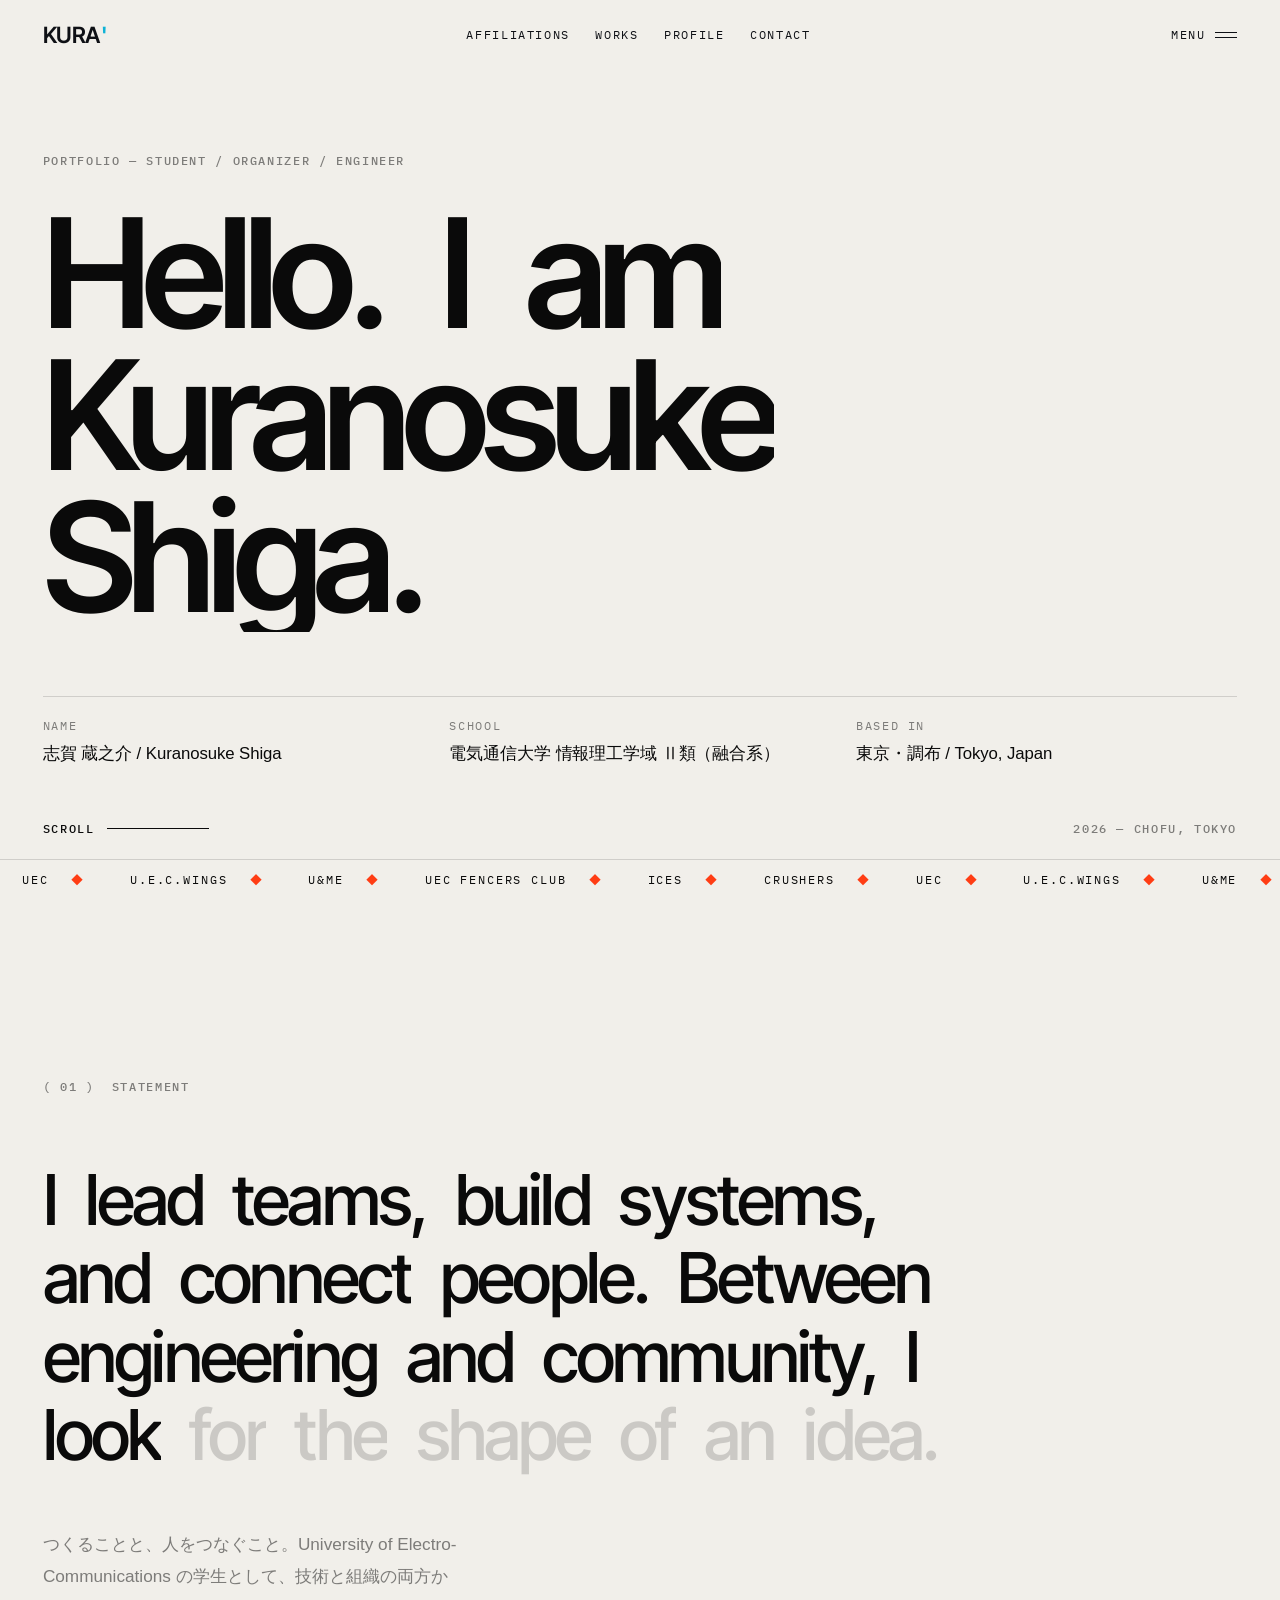
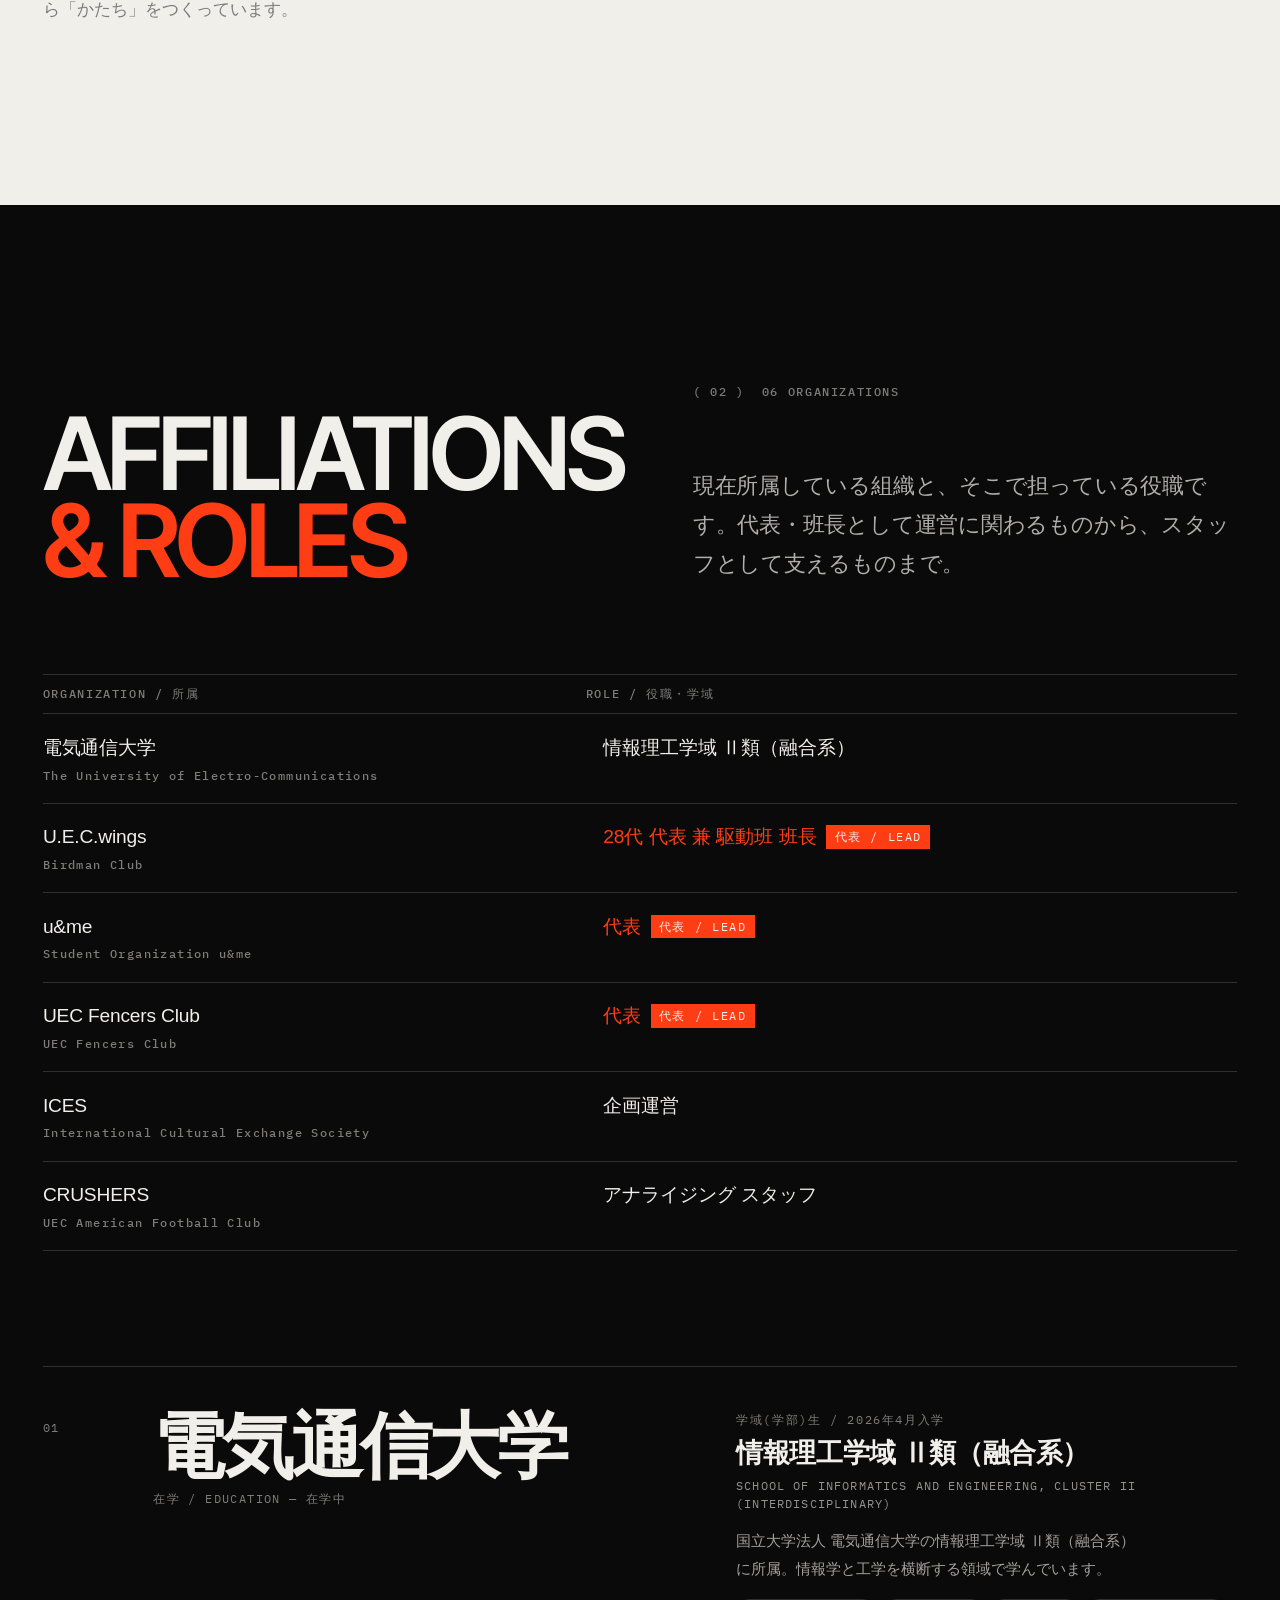
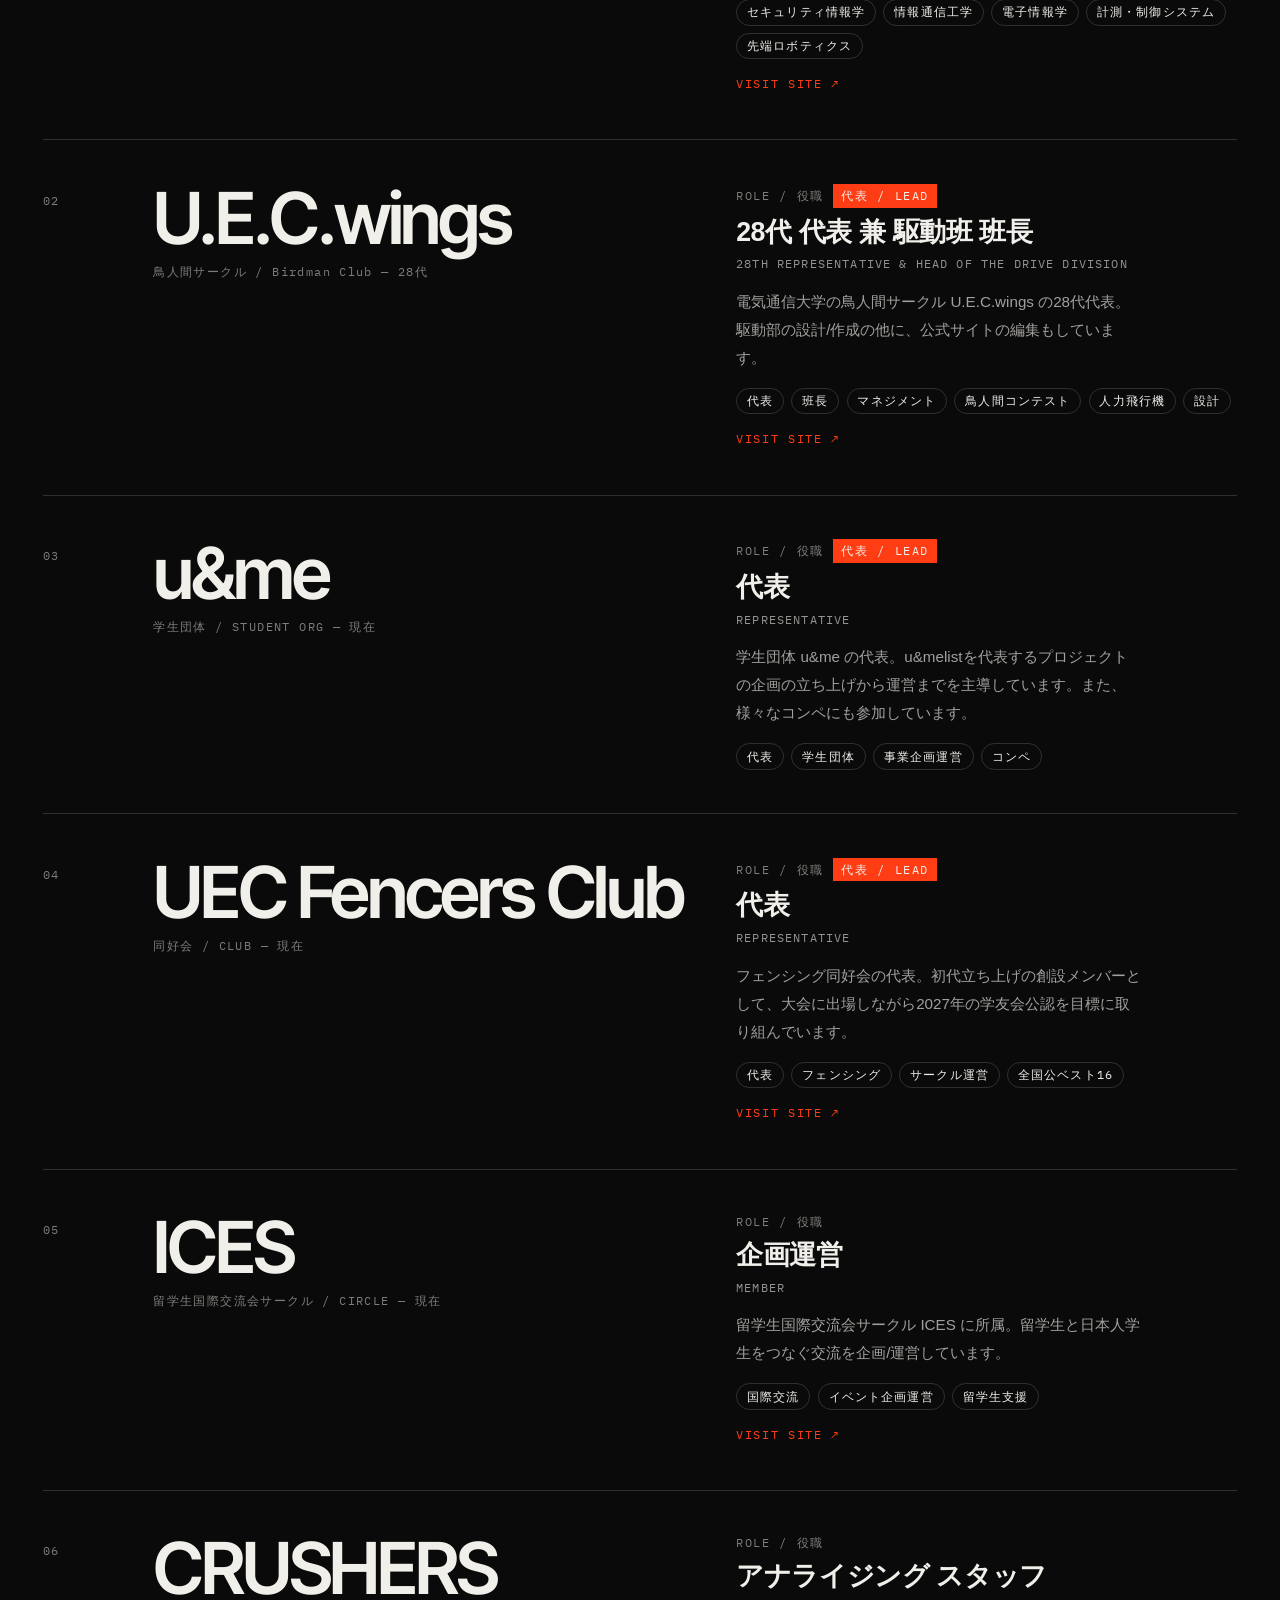
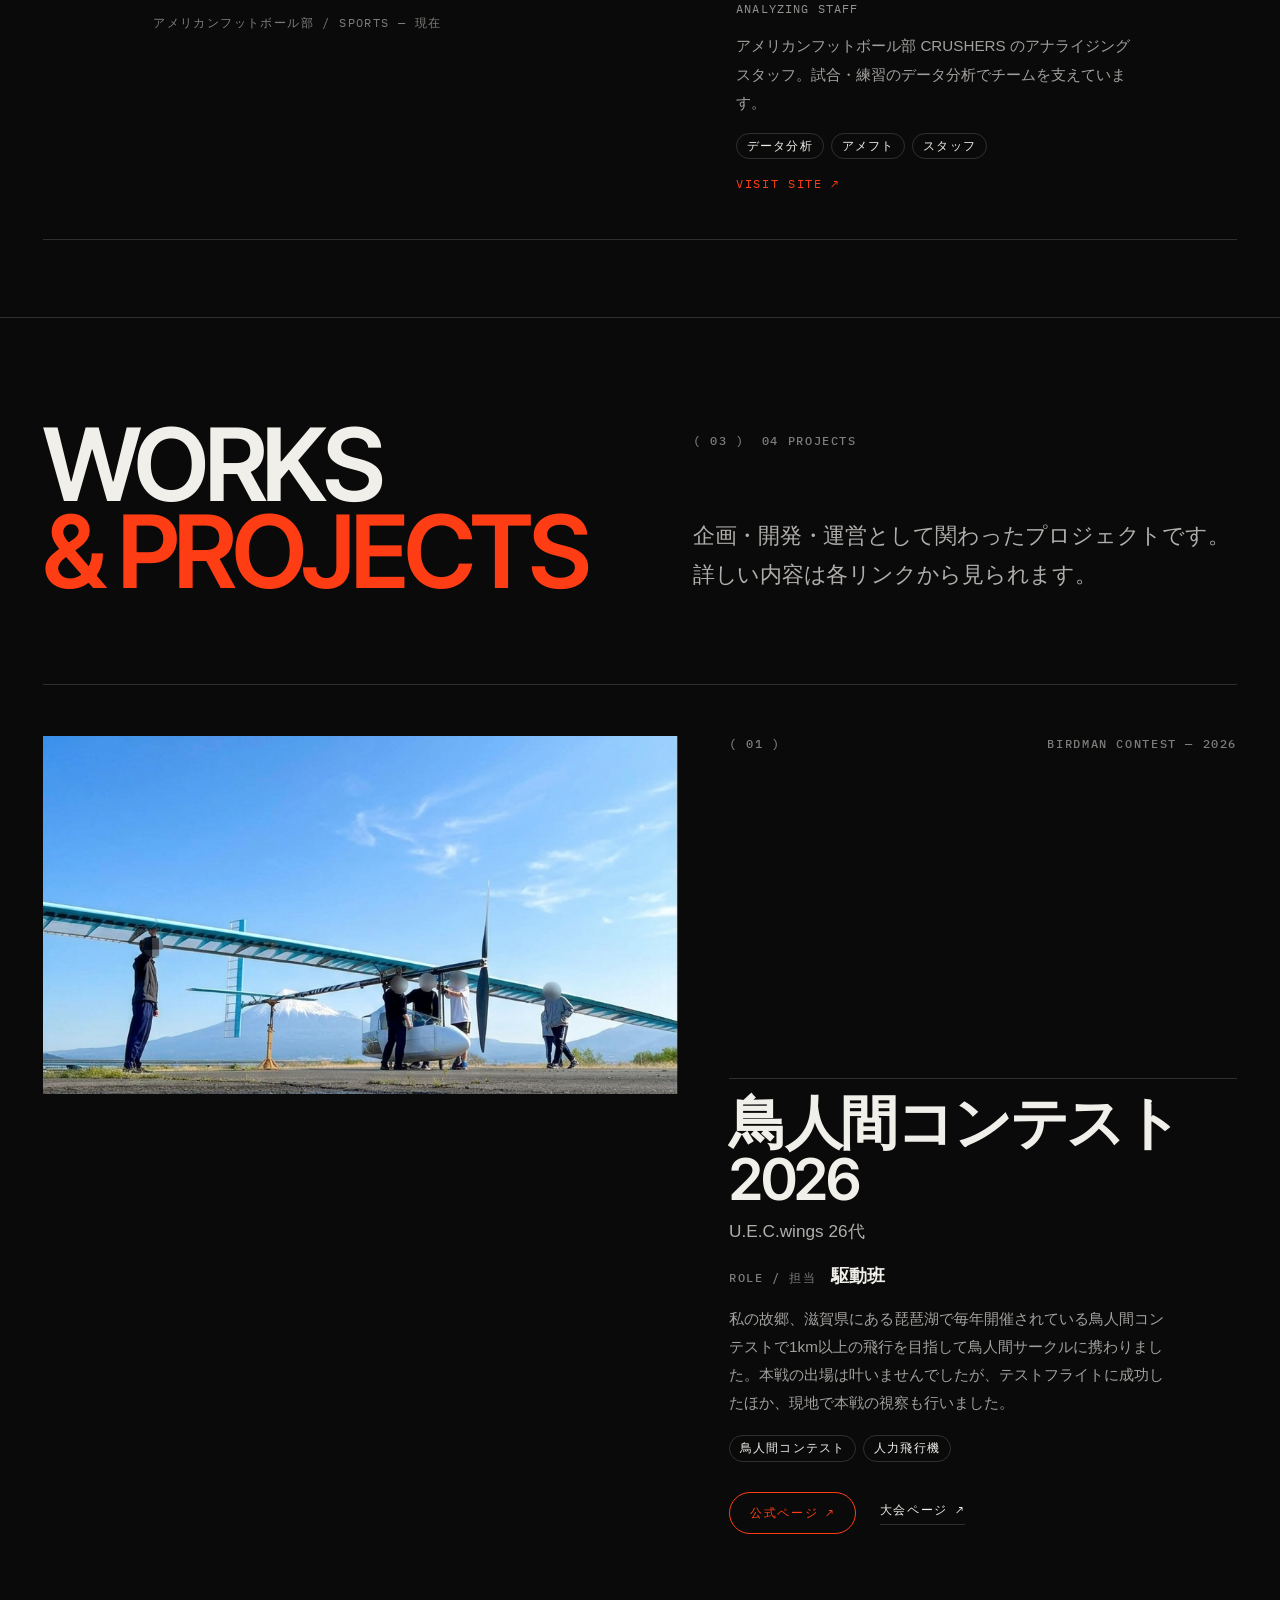
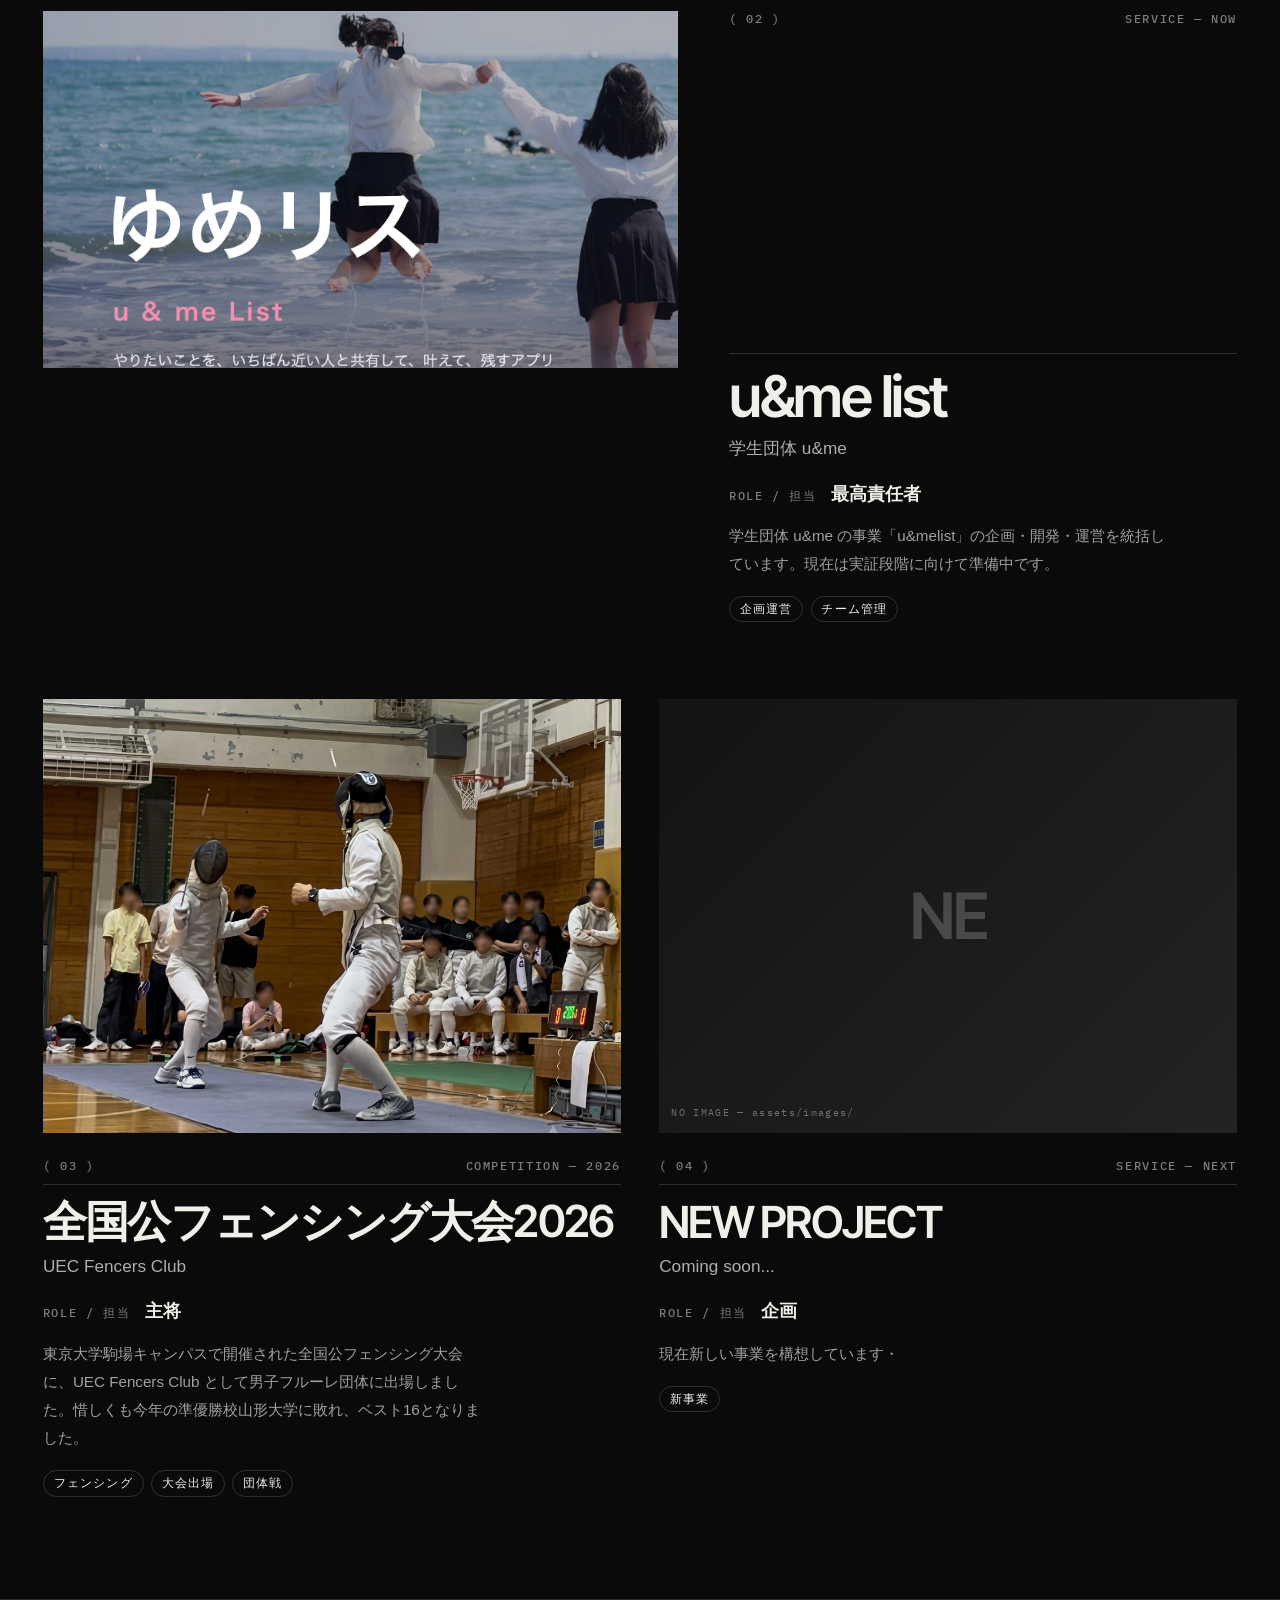
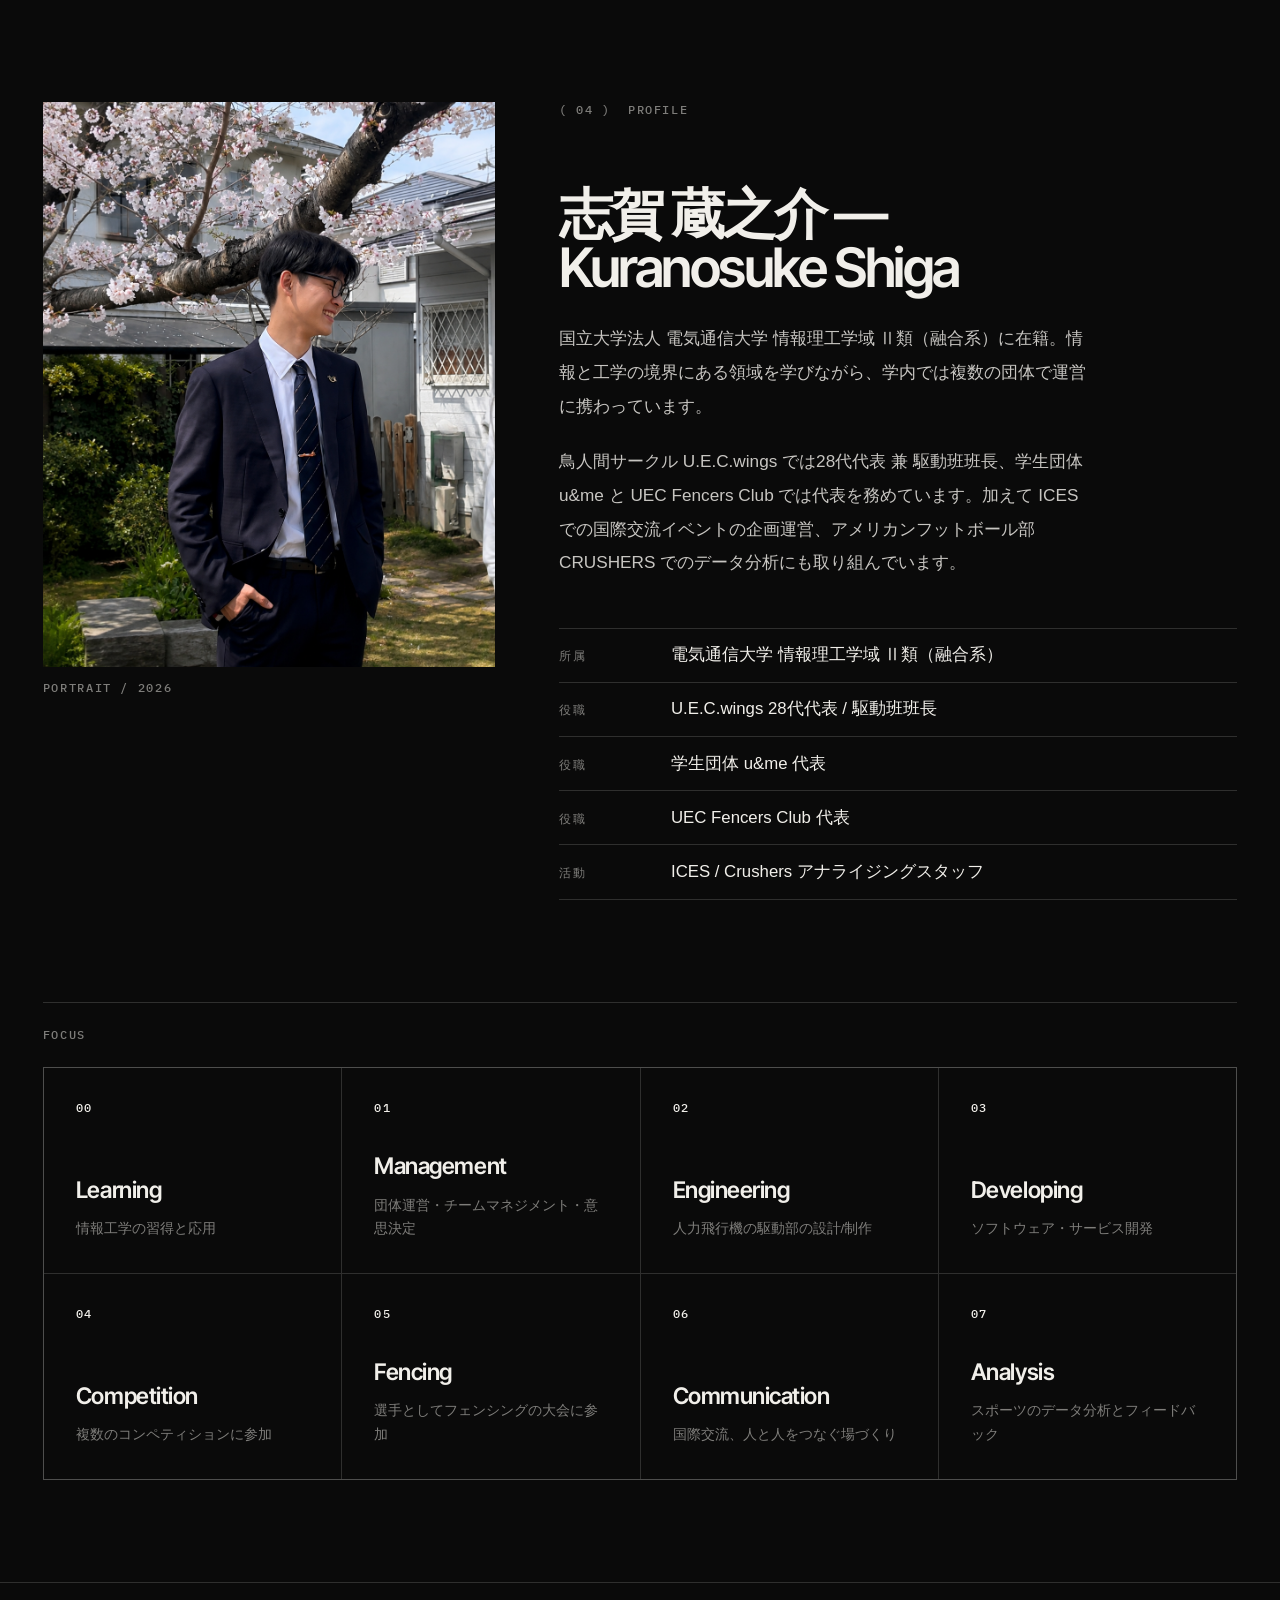
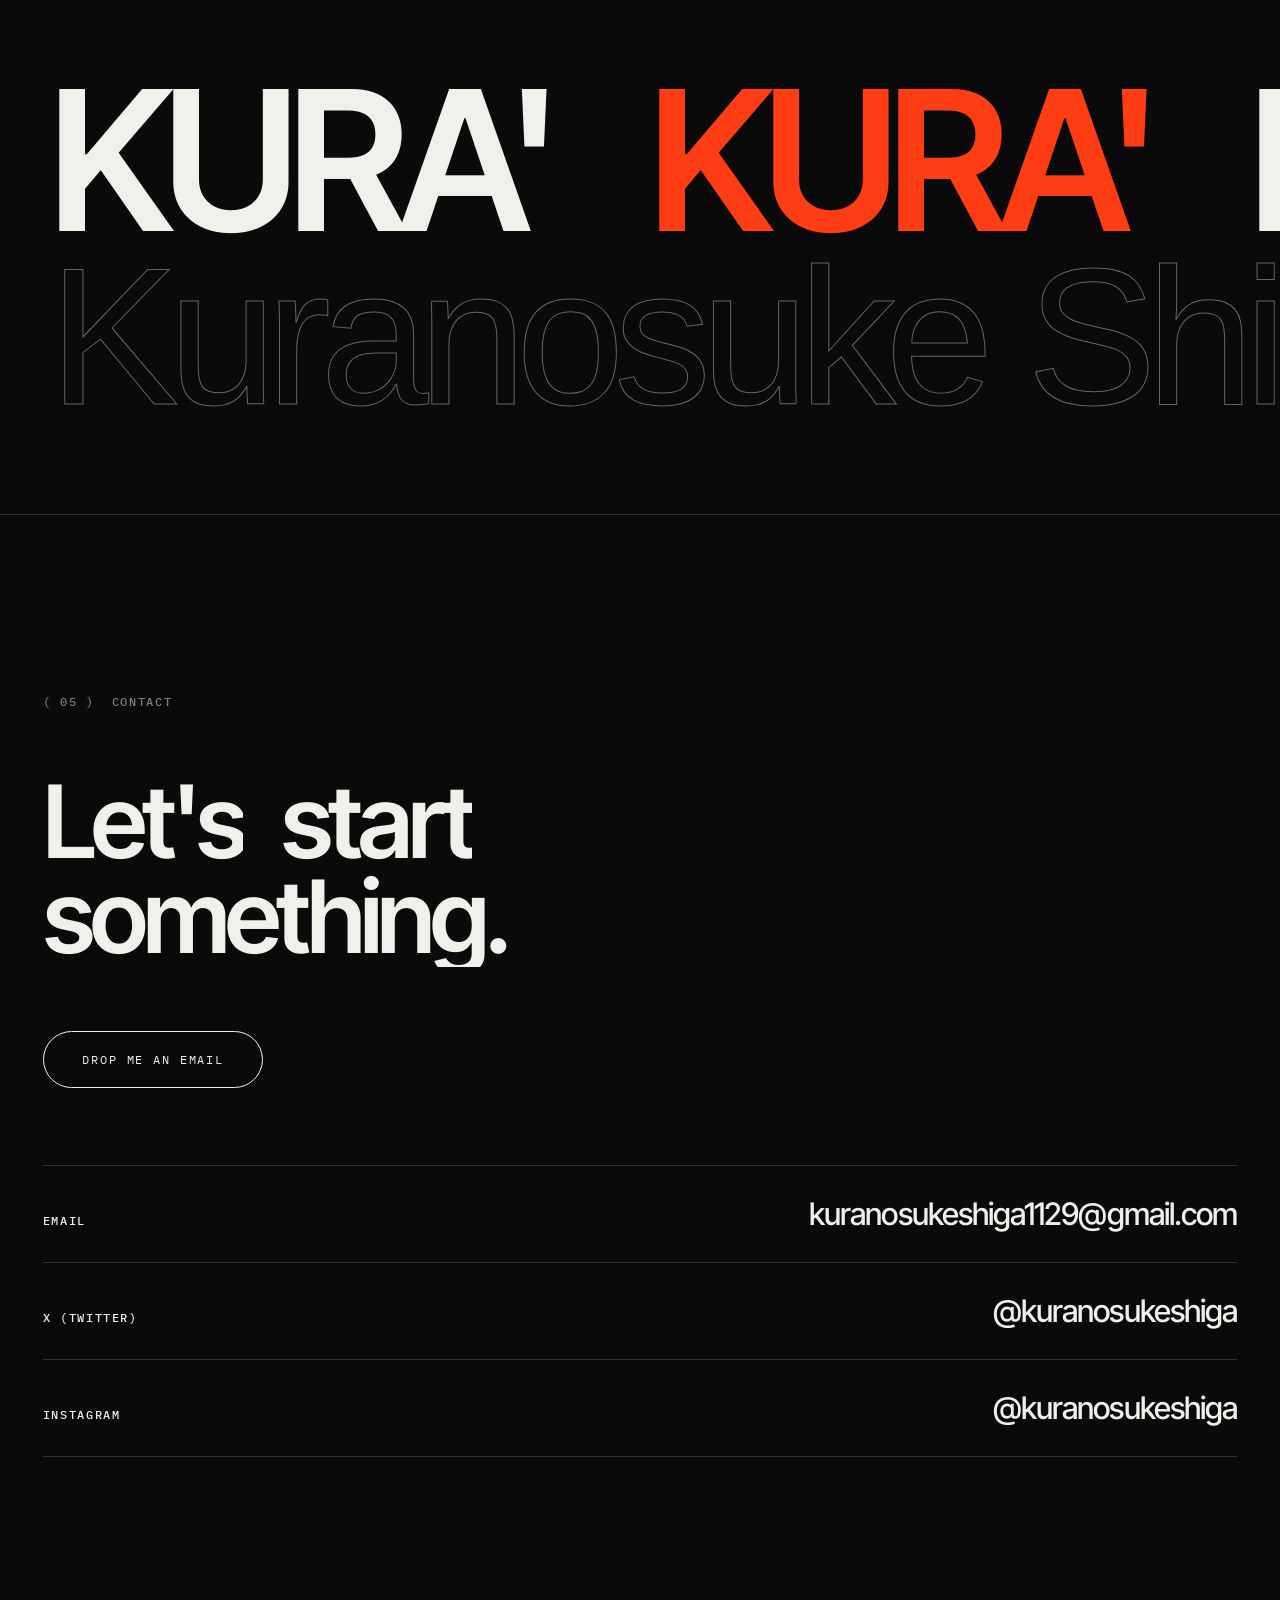
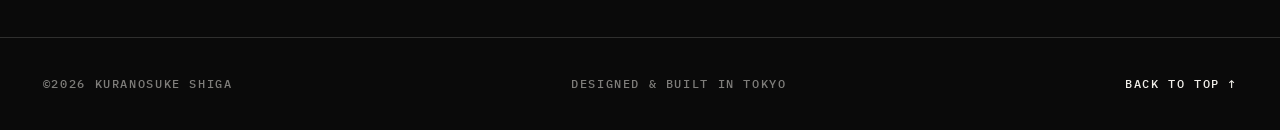
==== commit bc04e1af: "feat: add OG image and absolute share URLs" ====
--- a/index.html
+++ b/index.html
@@ -8,12 +8,23 @@
 <meta name="author" content="Kuranosuke Shiga" />
 <meta name="theme-color" content="#0b0b0b" />
 
+<!-- SNS シェア用の設定。
+     og:url / og:image / twitter:image は「絶対URL」でないとクローラーが読めません。
+     公開URLを変えたとき（独自ドメイン等）は、下の 4 か所のURLも書き換えてください。 -->
+<link rel="canonical" href="https://1129kurakura.github.io/portfolio/" />
 <meta property="og:type" content="website" />
+<meta property="og:site_name" content="KURA'" />
+<meta property="og:locale" content="ja_JP" />
+<meta property="og:url" content="https://1129kurakura.github.io/portfolio/" />
 <meta property="og:title" content="KURA' | Kuranosuke Shiga" />
 <meta property="og:description" content="志賀蔵之介のポートフォリオ。所属と役職、活動の記録。" />
-<meta property="og:image" content="assets/images/og.jpg" />
+<meta property="og:image" content="https://1129kurakura.github.io/portfolio/assets/images/og.jpg" />
+<meta property="og:image:width" content="1200" />
+<meta property="og:image:height" content="630" />
+<meta property="og:image:alt" content="KURA' — Kuranosuke Shiga のポートフォリオ" />
 <meta name="twitter:card" content="summary_large_image" />
 <meta name="twitter:site" content="@kuranosukeshiga" />
+<meta name="twitter:image" content="https://1129kurakura.github.io/portfolio/assets/images/og.jpg" />
 
 <link rel="icon" href="assets/images/favicon.svg" type="image/svg+xml" />
 <link rel="preconnect" href="https://fonts.googleapis.com" />
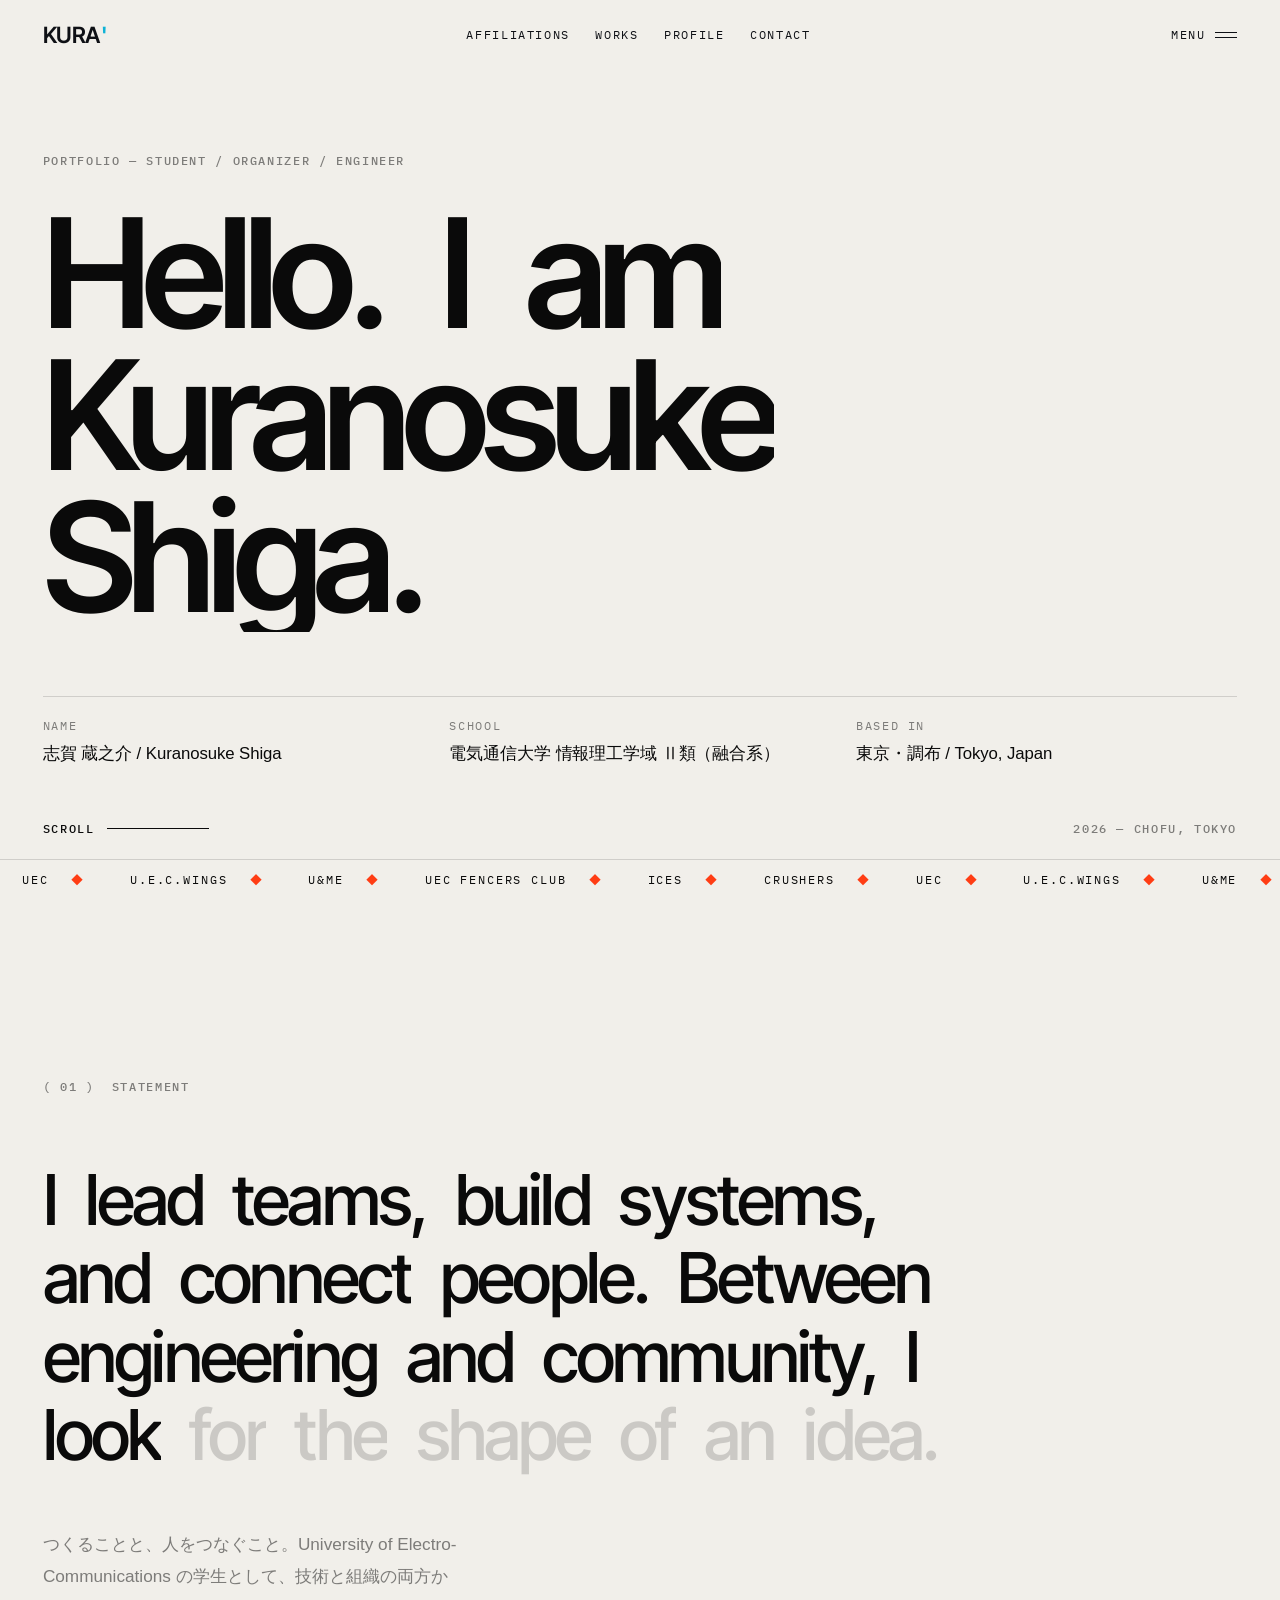
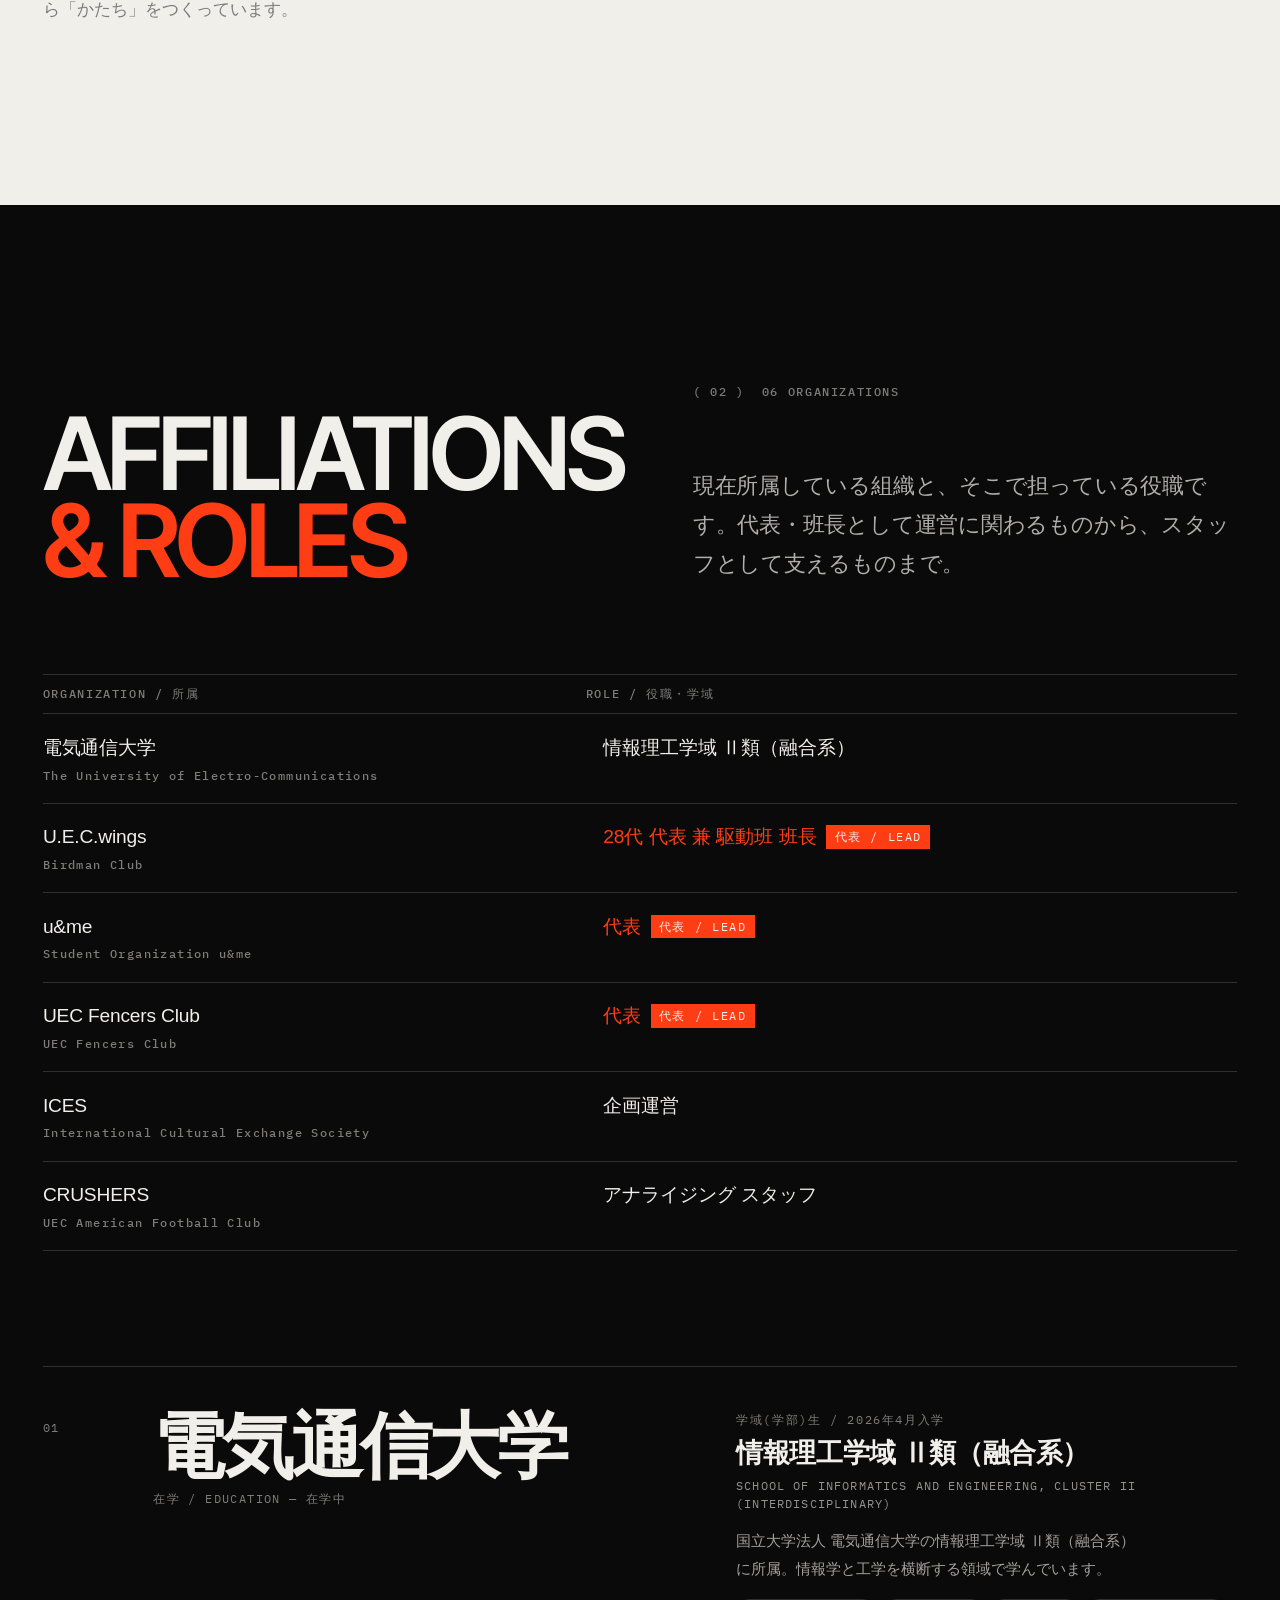
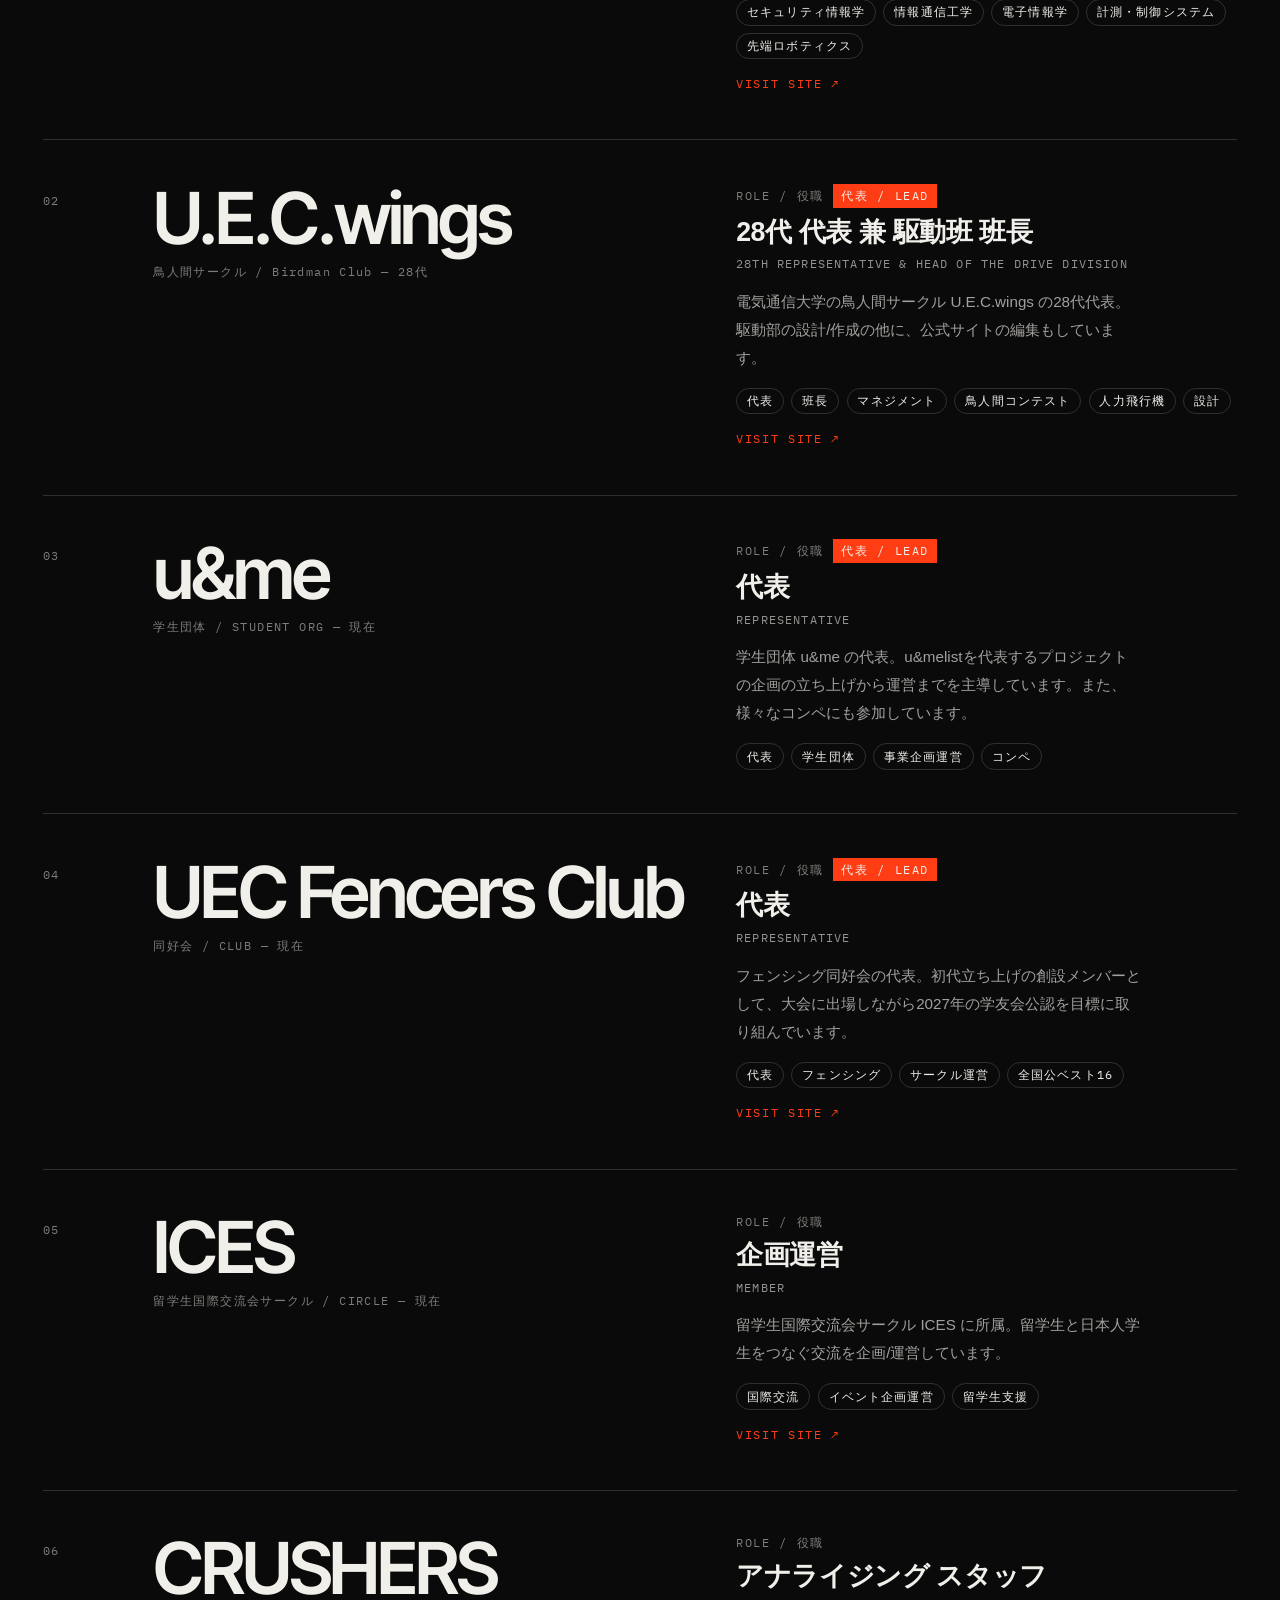
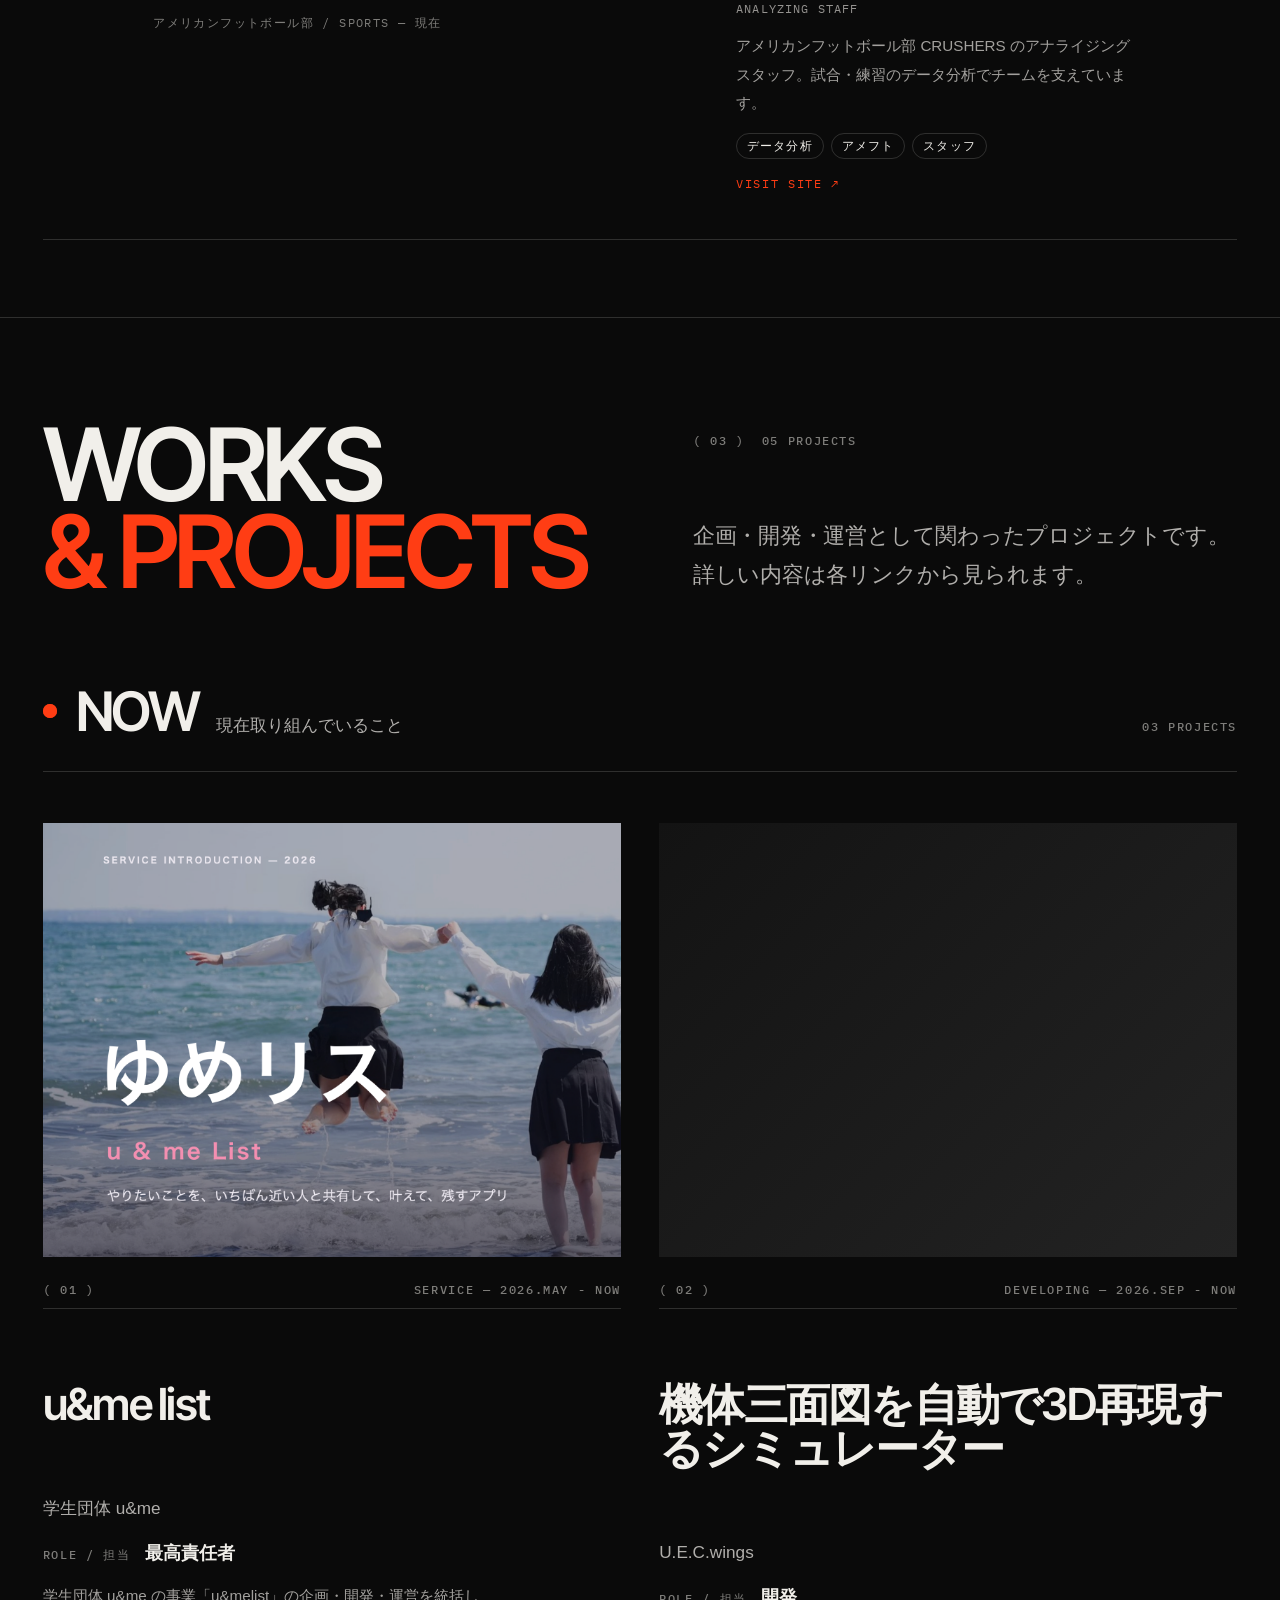
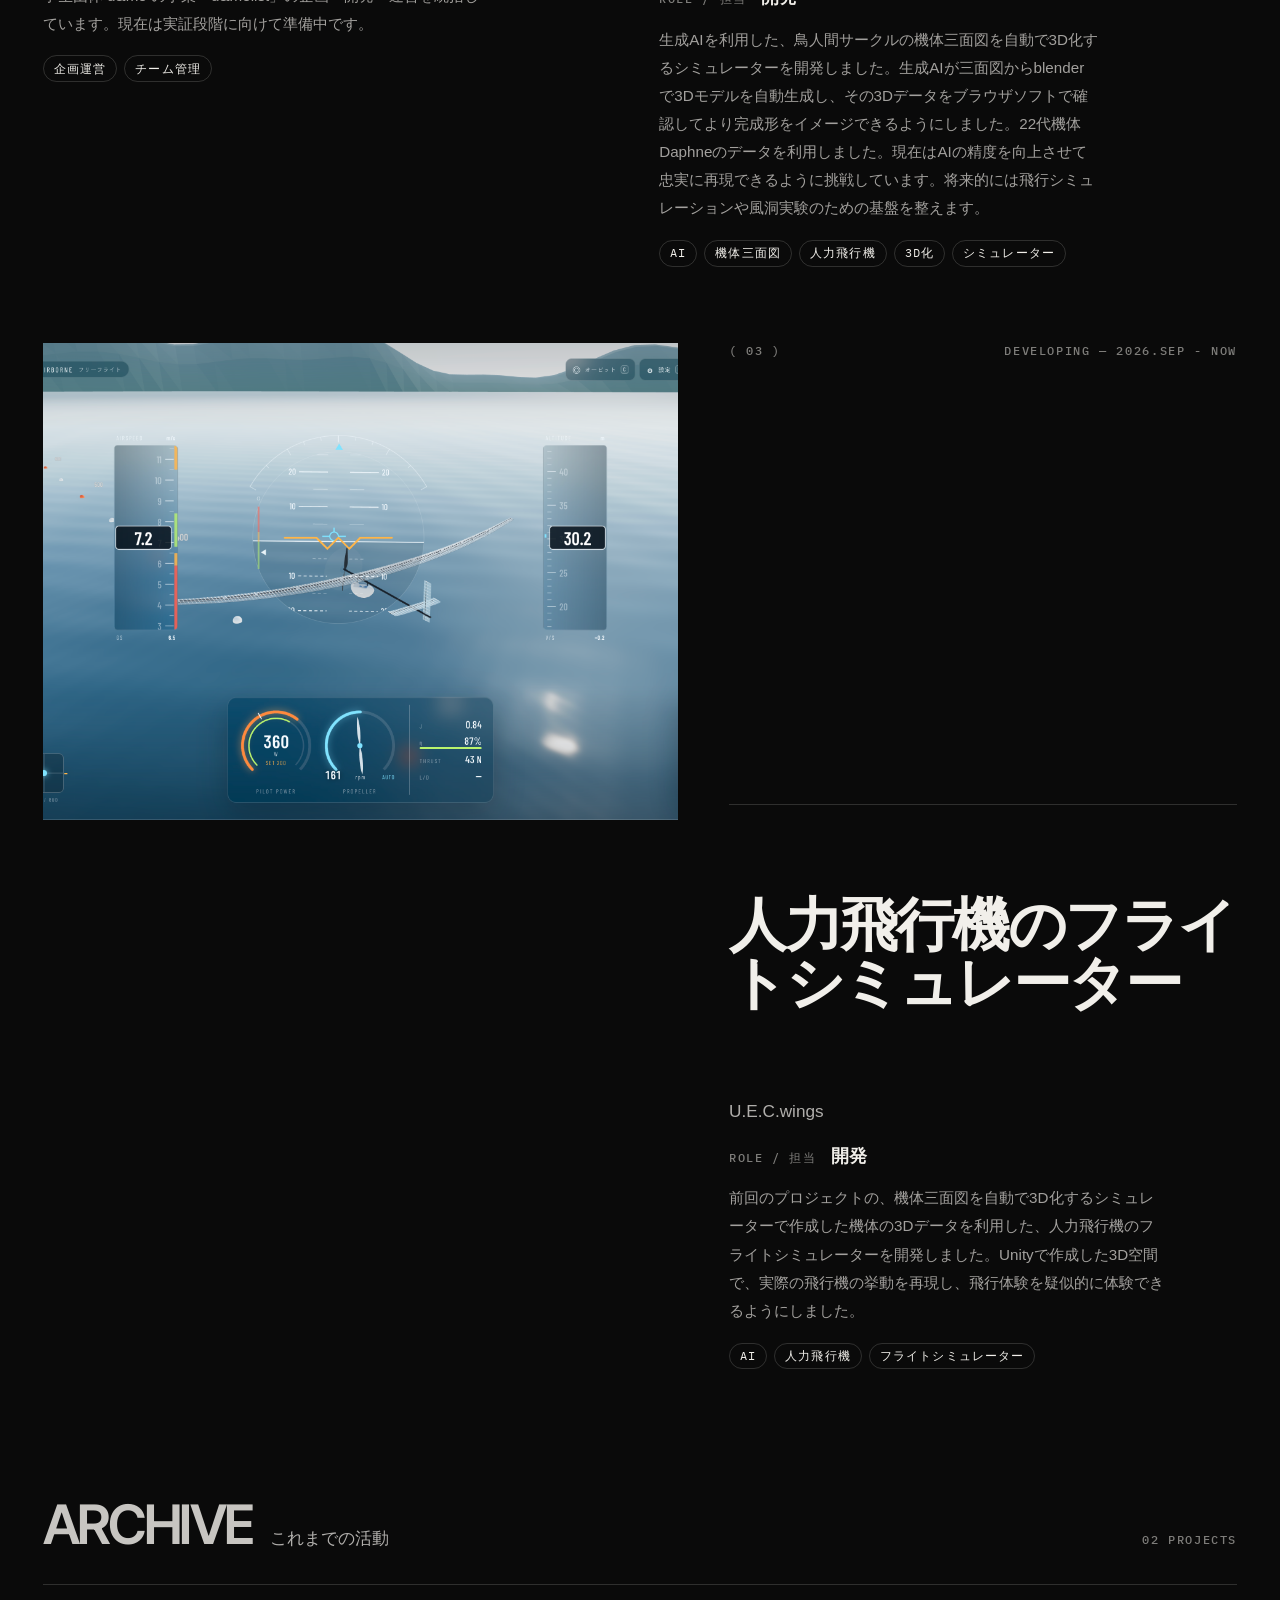
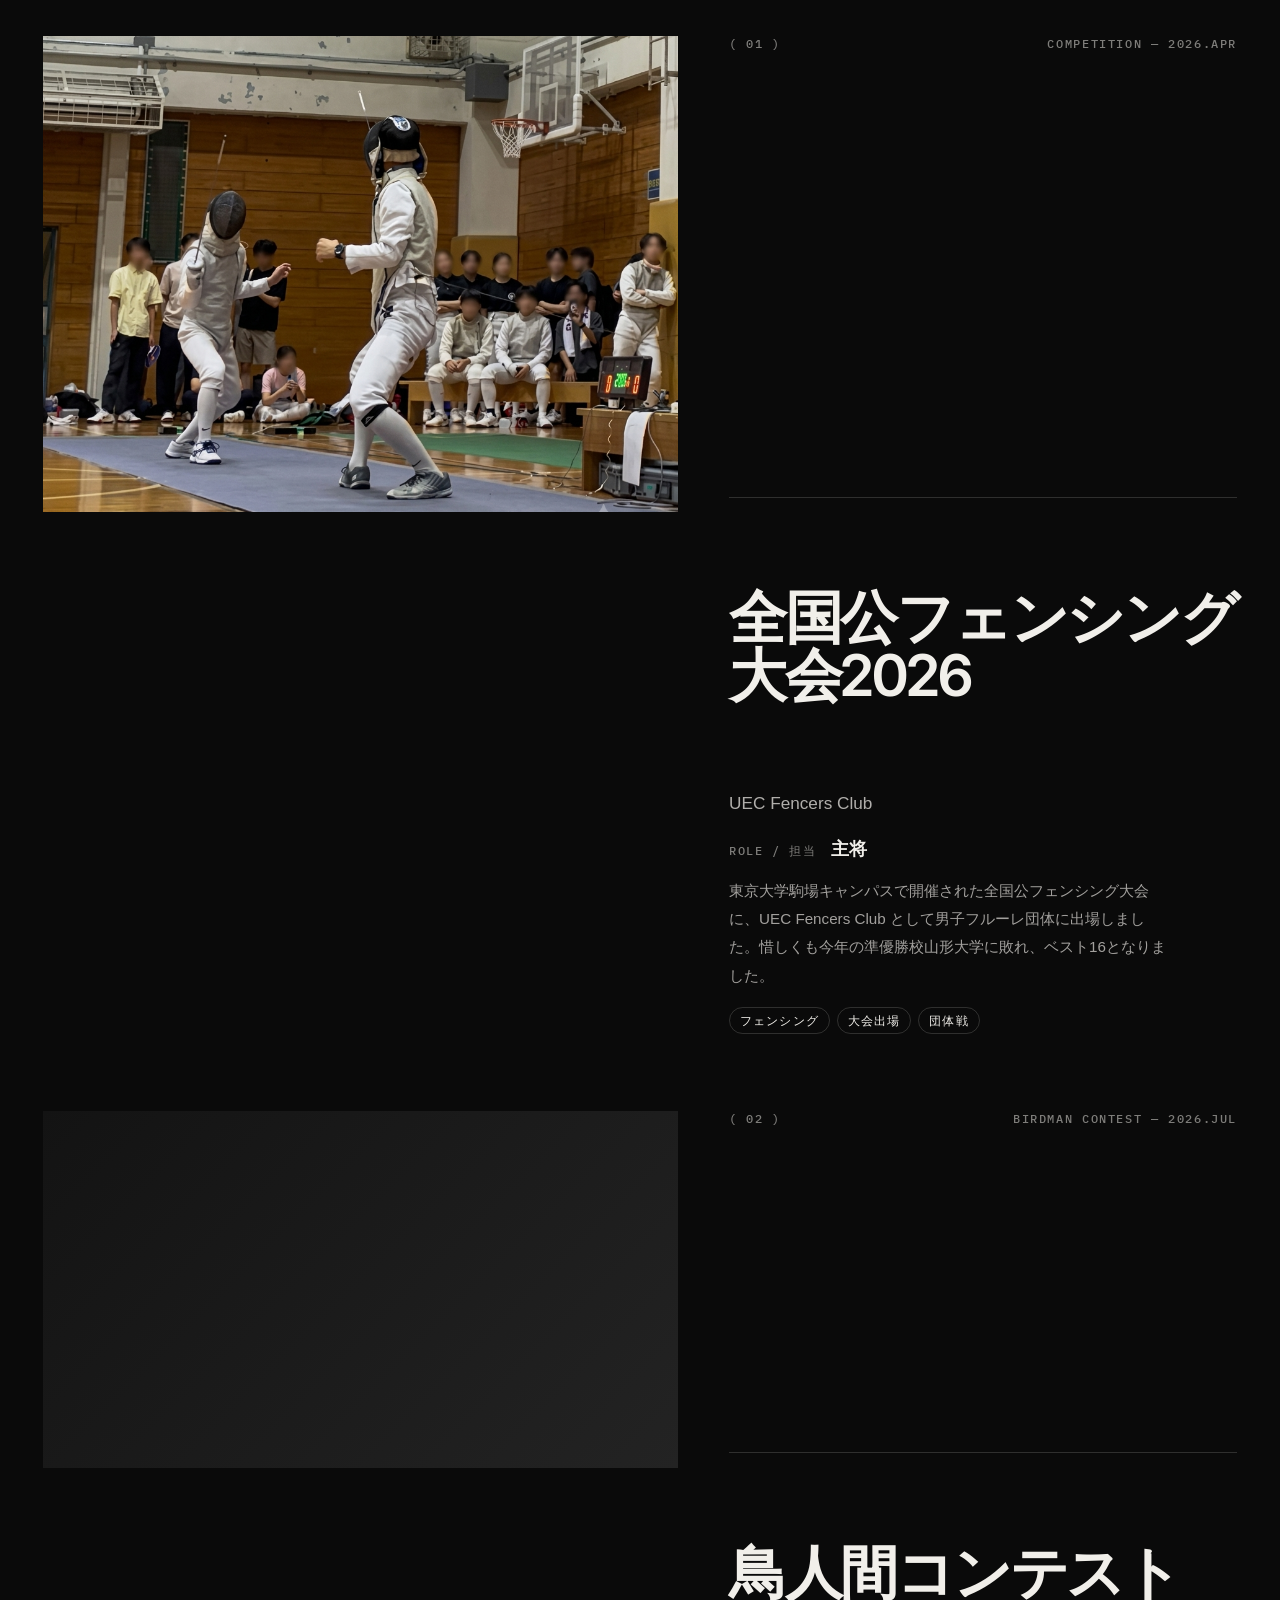
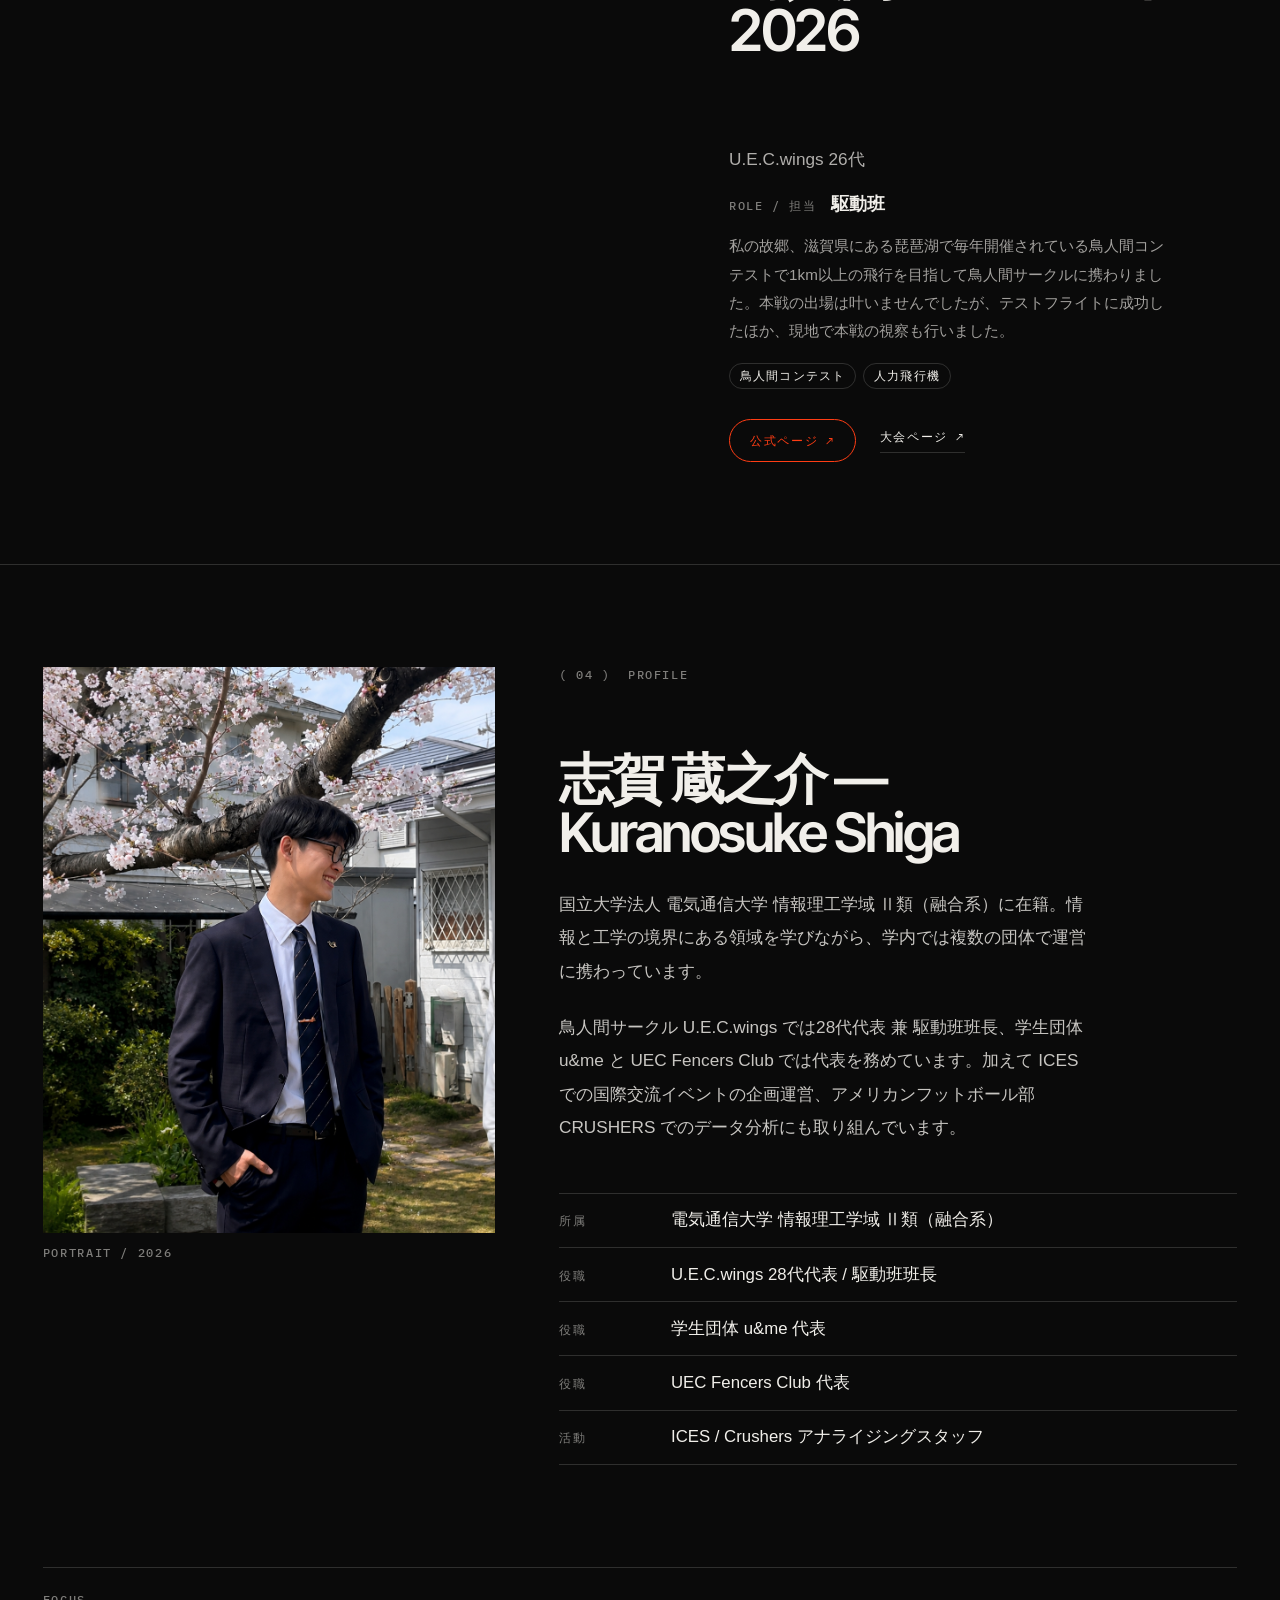
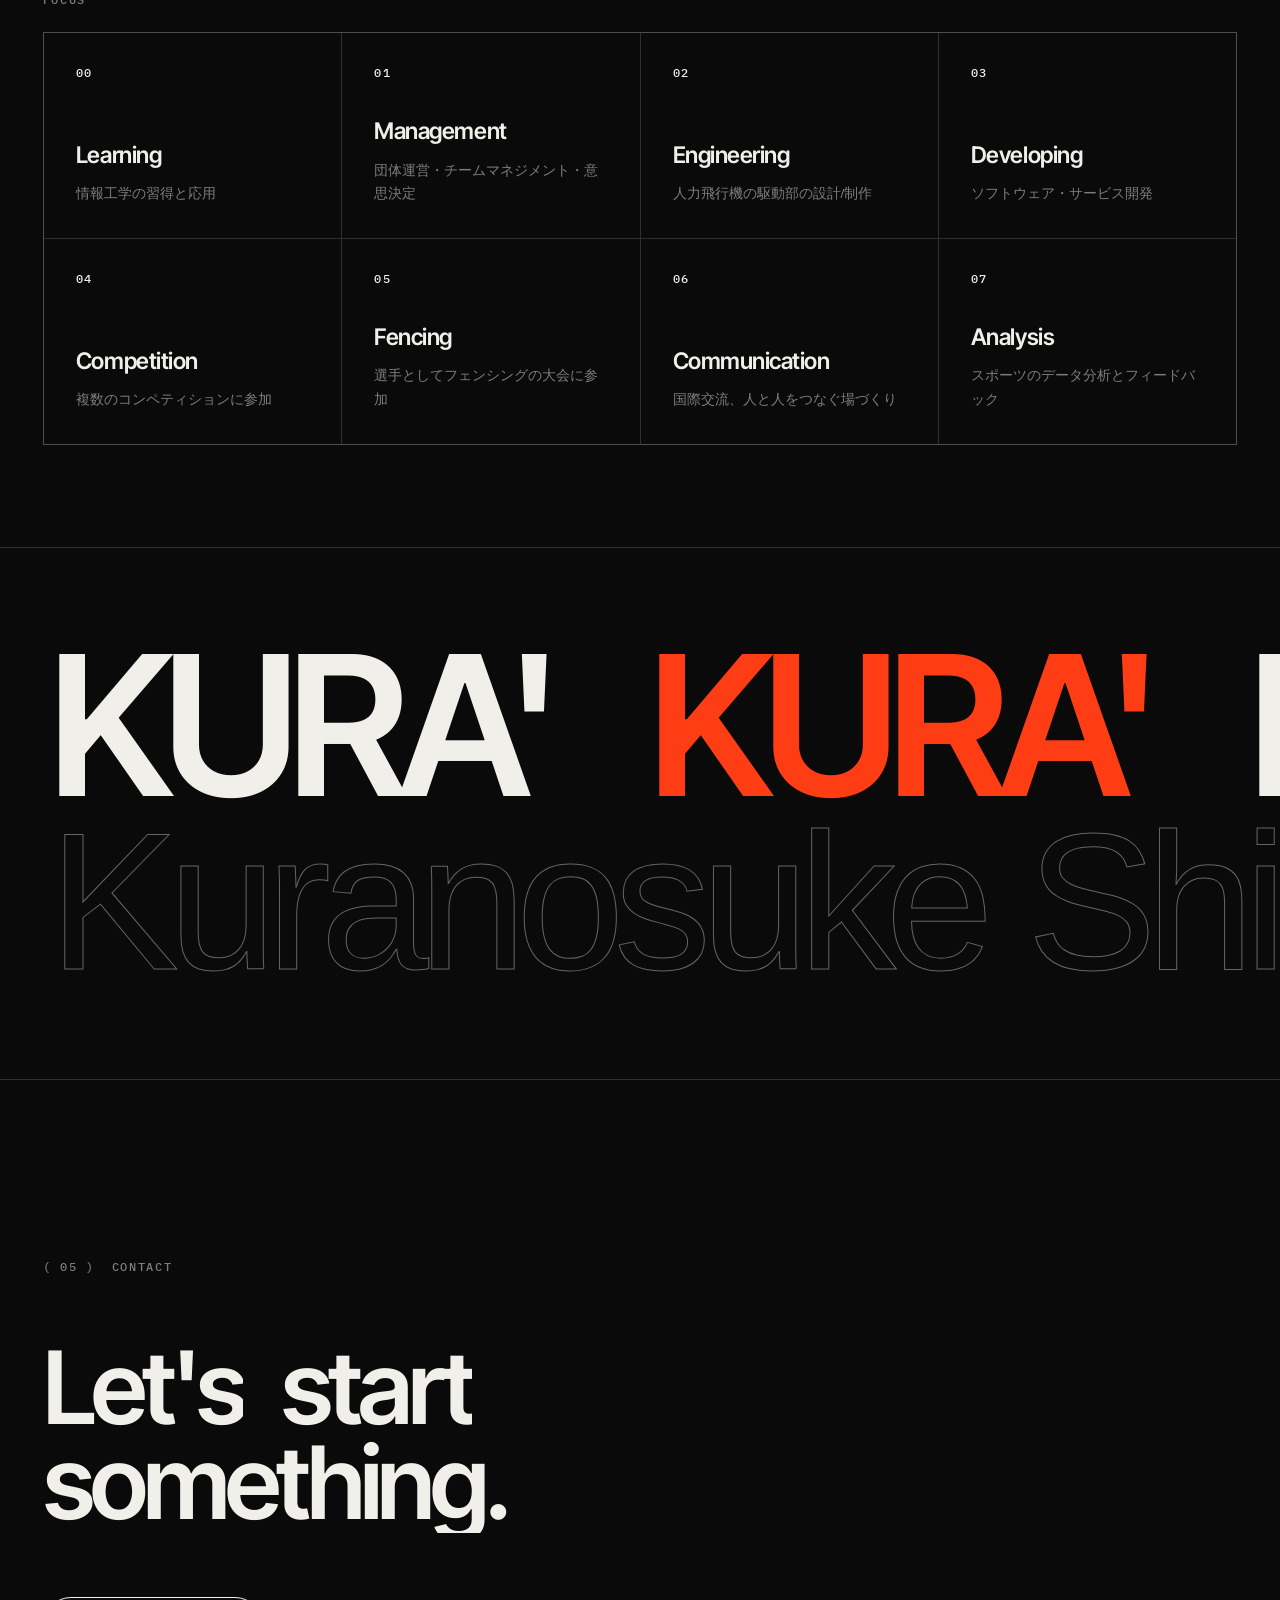
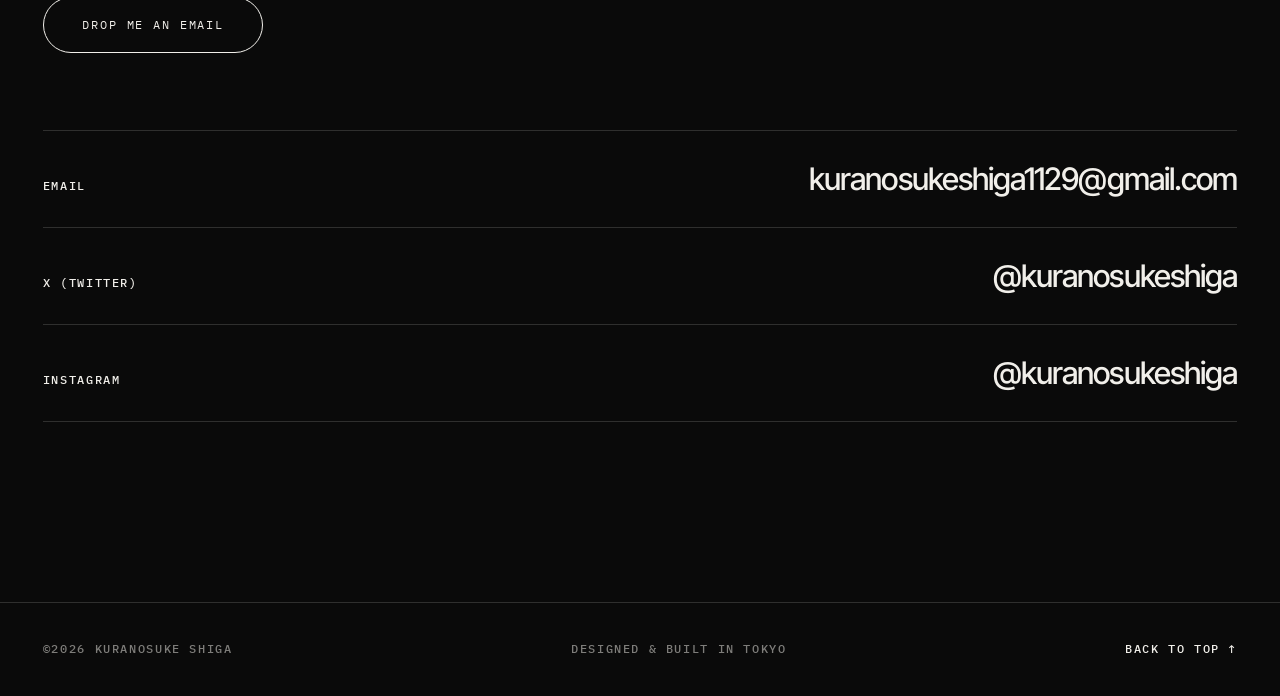
==== commit 10c4f8e8: "chore: サイトを更新 2026-09-14 21:35" ====
--- a/index.html
+++ b/index.html
@@ -134,7 +134,7 @@
           <p class="lede" id="worksLede"></p>
         </div>
       </div>
-      <ol class="works__grid" id="worksGrid"></ol>
+      <div class="works__groups" id="worksGroups"></div>
     </div>
   </section>
 
--- a/css/sections.css
+++ b/css/sections.css
@@ -328,6 +328,71 @@
   line-height: 1.75;
 }
 
+.works__groups {
+  display: grid;
+  gap: clamp(5rem, 10vw, 9rem);
+}
+
+.works__grouphead {
+  display: flex;
+  flex-wrap: wrap;
+  align-items: baseline;
+  justify-content: space-between;
+  gap: 0.75rem 2rem;
+  margin-bottom: clamp(1.25rem, 2.5vw, 2rem);
+}
+
+.works__grouptitle {
+  display: flex;
+  flex-wrap: wrap;
+  align-items: baseline;
+  gap: 0.4rem 1.1rem;
+  font-weight: inherit;
+}
+
+.works__groupen {
+  position: relative;
+  font-size: clamp(1.9rem, 1rem + 3vw, 3.6rem);
+  font-weight: 600;
+  letter-spacing: -0.045em;
+  line-height: 1;
+}
+
+.works__groupja {
+  font-family: var(--font-ja);
+  font-size: clamp(0.9rem, 0.85rem + 0.25vw, 1.05rem);
+  color: rgba(241, 239, 234, 0.72);
+}
+
+.works__groupcount { color: var(--muted-on-ink); }
+
+/* 「現在」には進行中を示す点を付ける */
+.works__group--current .works__groupen { padding-left: 0.6em; }
+
+.works__group--current .works__groupen::before,
+.works__group--current .works__groupen::after {
+  content: "";
+  position: absolute;
+  left: 0;
+  top: 50%;
+  width: 0.26em;
+  height: 0.26em;
+  margin-top: -0.13em;
+  border-radius: 50%;
+  background: var(--accent);
+}
+
+.works__group--current .works__groupen::after {
+  animation: live-pulse 2.2s var(--ease-out-expo) infinite;
+}
+
+@keyframes live-pulse {
+  from { transform: scale(1); opacity: 0.6; }
+  to { transform: scale(3.2); opacity: 0; }
+}
+
+.works__group--past .works__groupen { color: rgba(241, 239, 234, 0.82); }
+
 .works__grid {
   display: grid;
   gap: clamp(3rem, 6vw, 5.5rem) clamp(1.5rem, 3vw, 3rem);
@@ -466,9 +531,9 @@
 
 .work__link:hover .work__arrow { transform: translate(3px, -3px); }
 
-/* --- 大きく見せる 1 件（featured） --- */
+/* --- 横幅いっぱいの表示（featured、または2列で右が空く項目） --- */
 @media (min-width: 900px) {
-  .work[data-featured="true"] {
+  .work[data-wide="true"] {
     grid-column: 1 / -1;
     display: grid;
     grid-template-columns: minmax(0, 1.25fr) minmax(0, 1fr);
@@ -476,21 +541,21 @@
     align-content: start;
   }
 
-  .work[data-featured="true"] .work__figure {
+  .work[data-wide="true"] .work__figure {
     grid-column: 1;
     grid-row: 1 / -1;
     margin-bottom: 0;
   }
 
-  .work[data-featured="true"] > :not(.work__figure) { grid-column: 2; }
-
-  .work[data-featured="true"] .work__media { --ratio: 4 / 3; }
-
-  .work[data-featured="true"] .work__title {
+  .work[data-wide="true"] > :not(.work__figure) { grid-column: 2; }
+
+  .work[data-wide="true"] .work__media { --ratio: 4 / 3; }
+
+  .work[data-wide="true"] .work__title {
     font-size: clamp(2.2rem, 1.2rem + 3vw, 4rem);
   }
 
-  .work[data-featured="true"] .work__links { margin-top: auto; }
+  .work[data-wide="true"] .work__links { margin-top: auto; }
 }
 
 /* ---------------- PROFILE ---------------- */
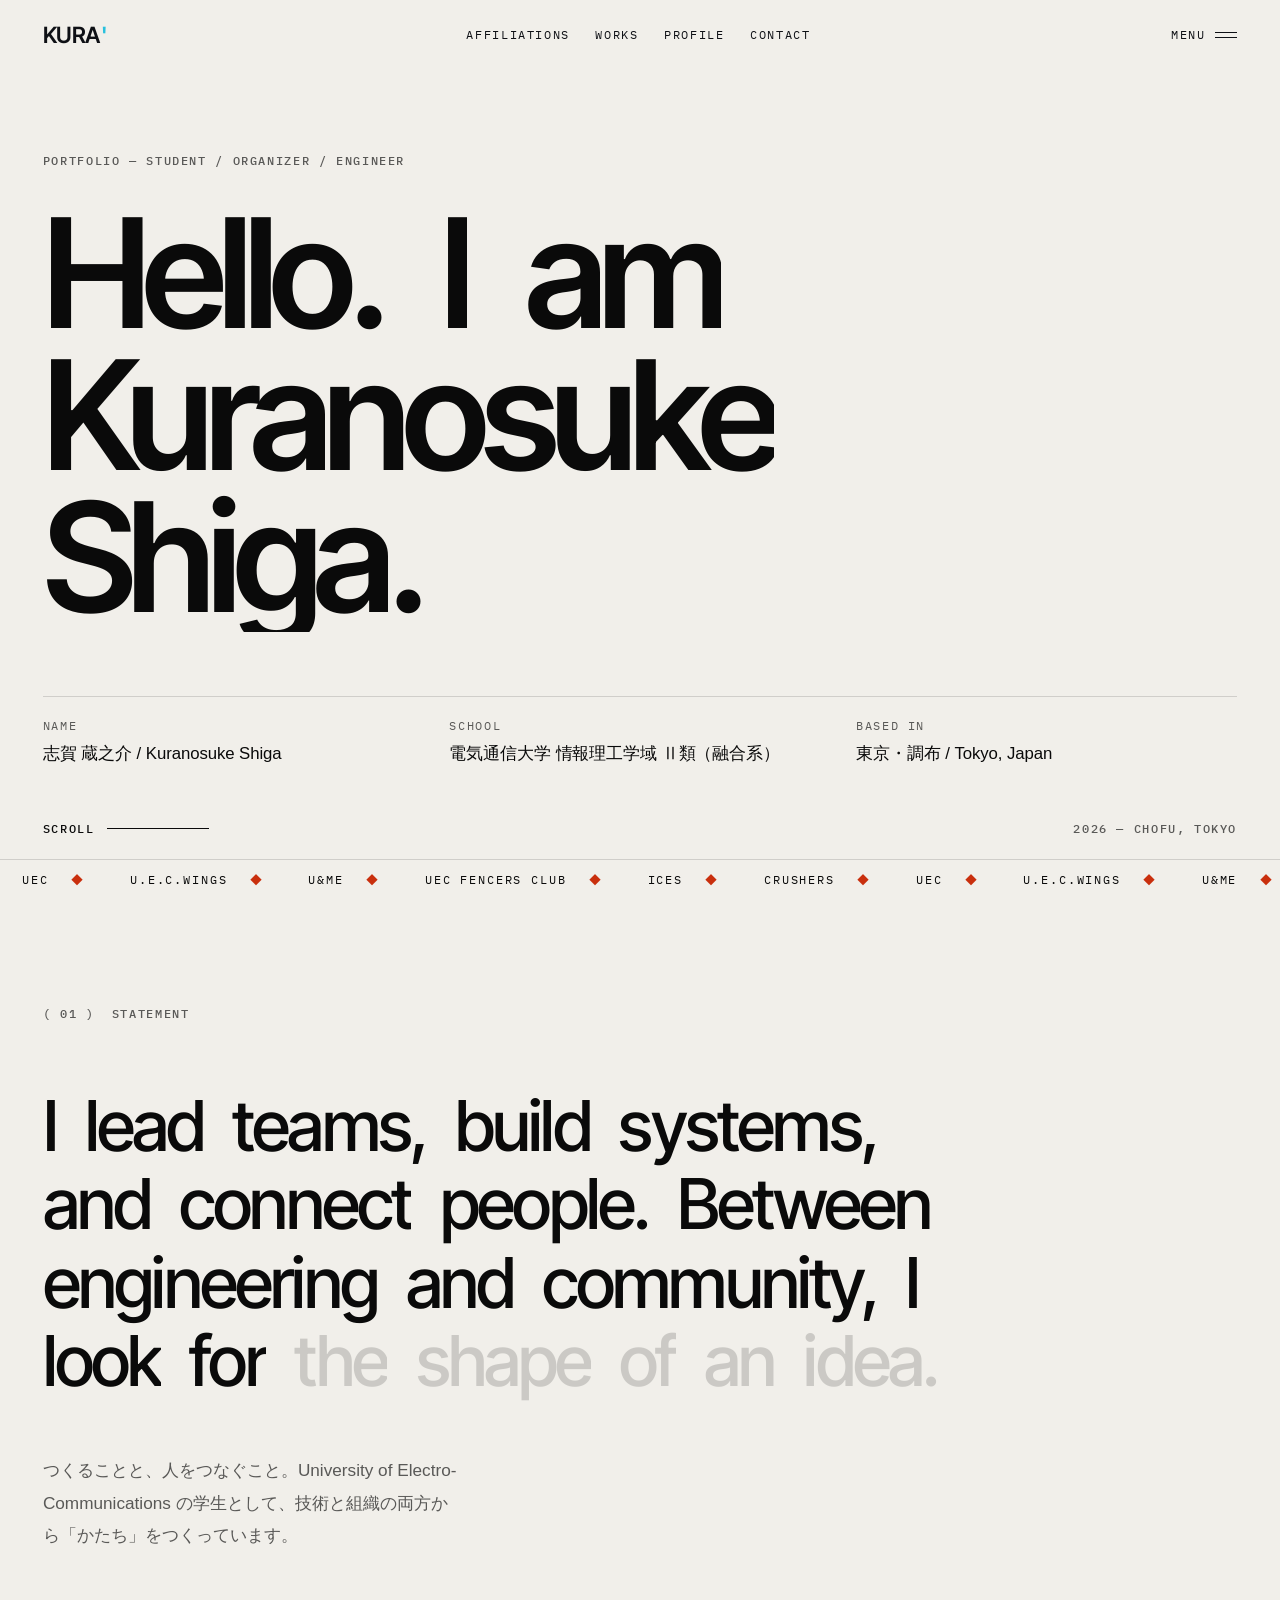
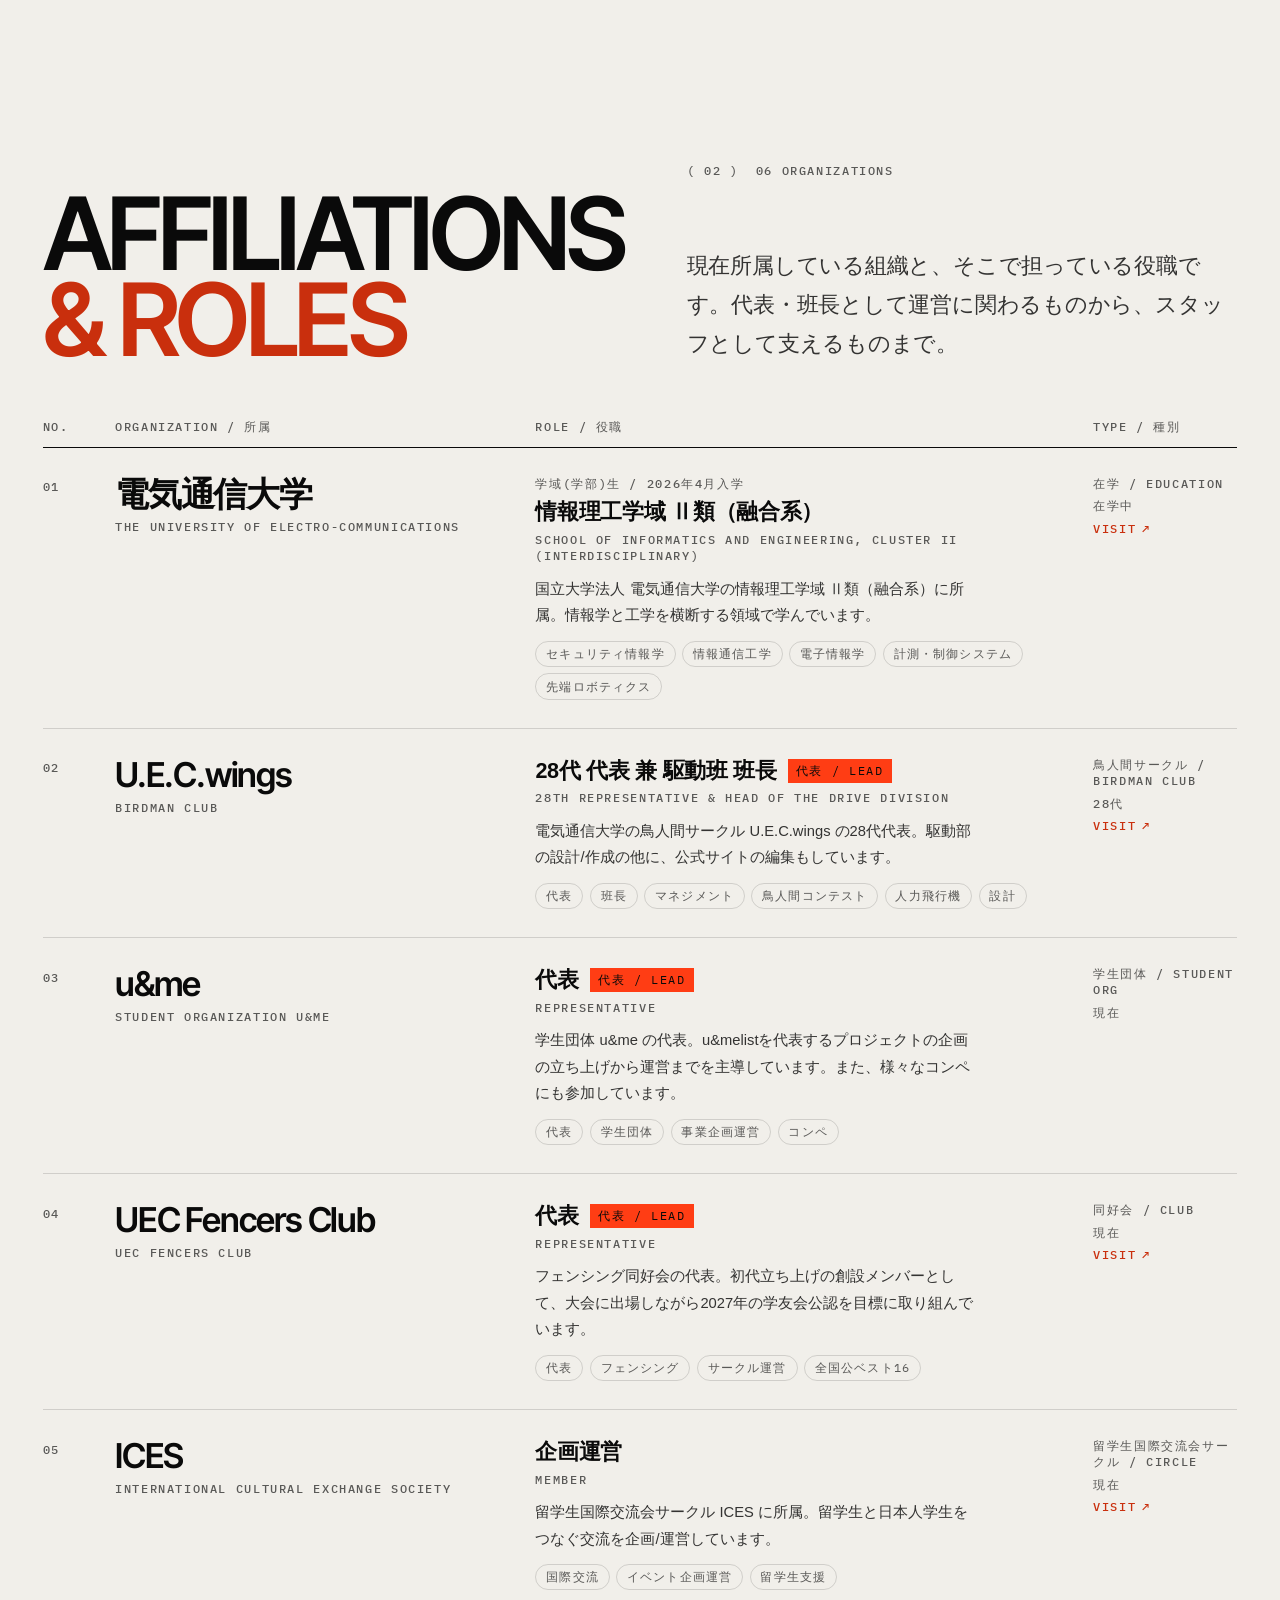
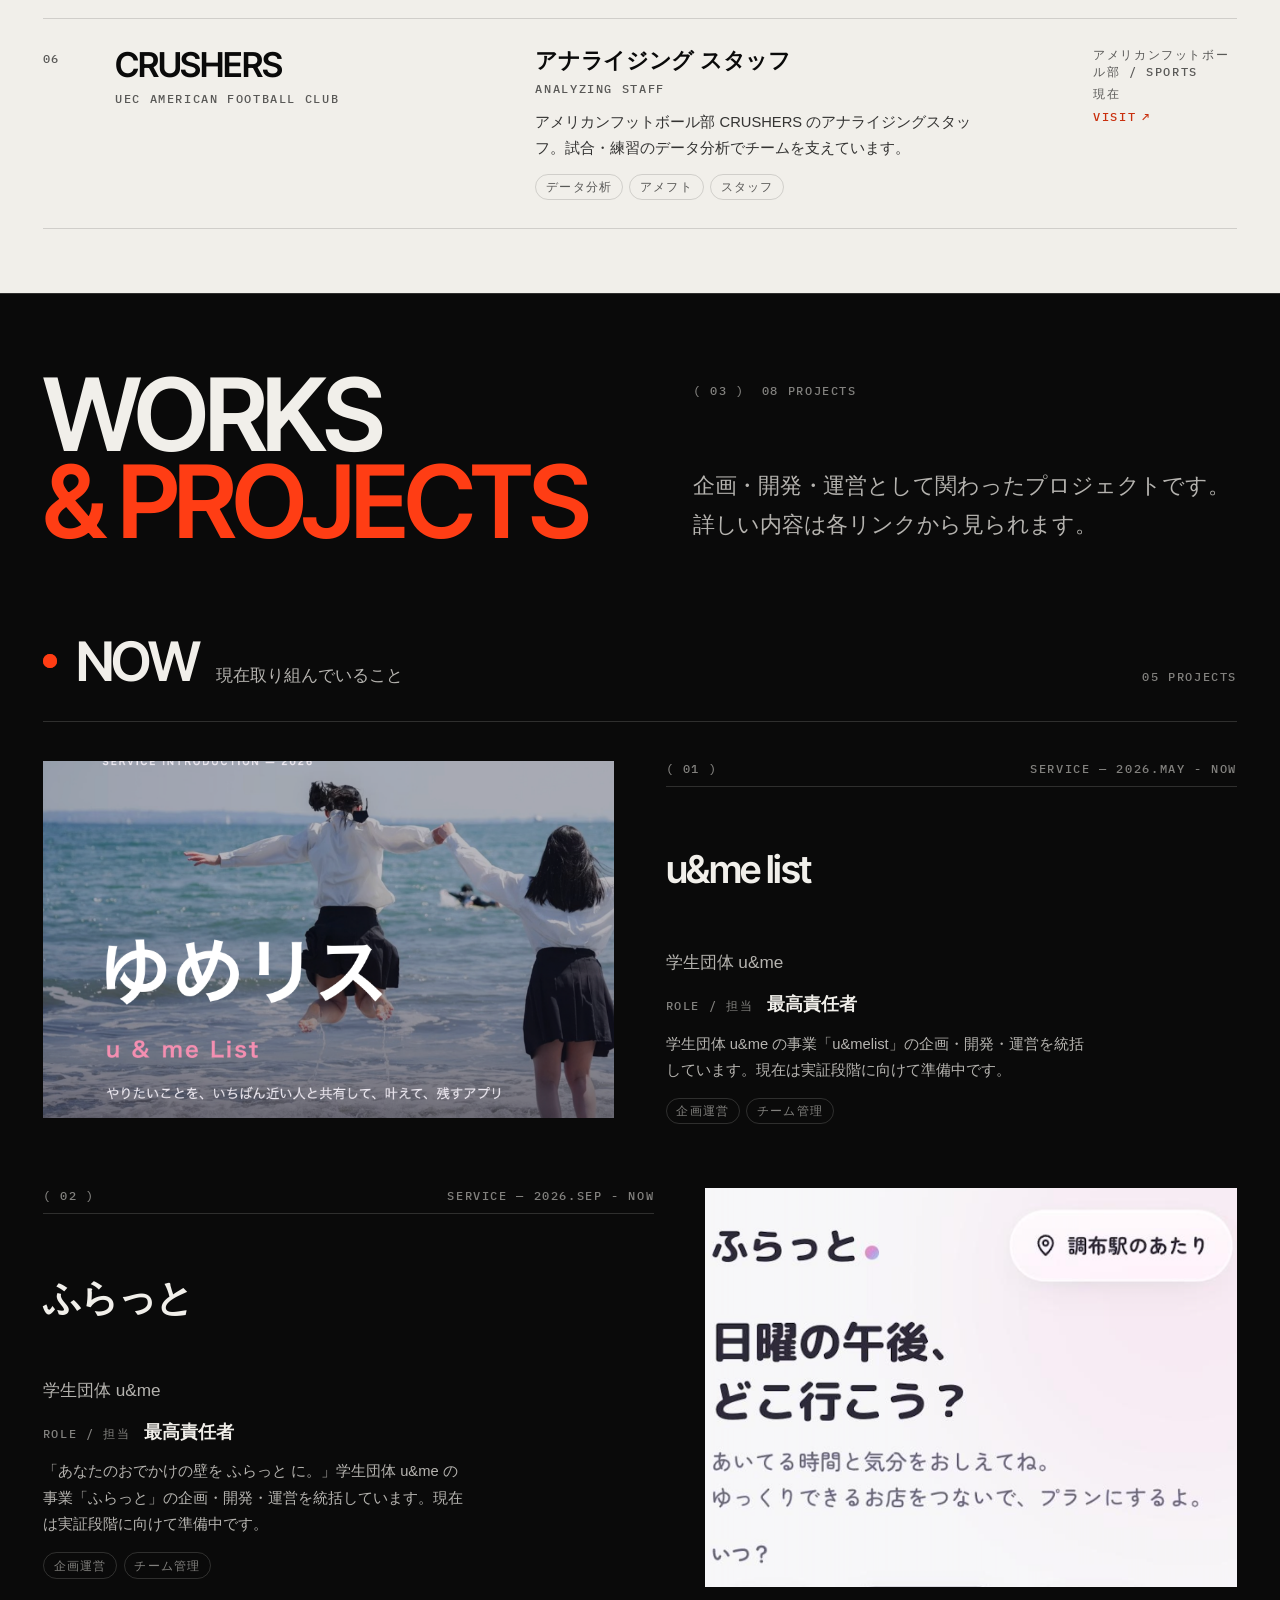
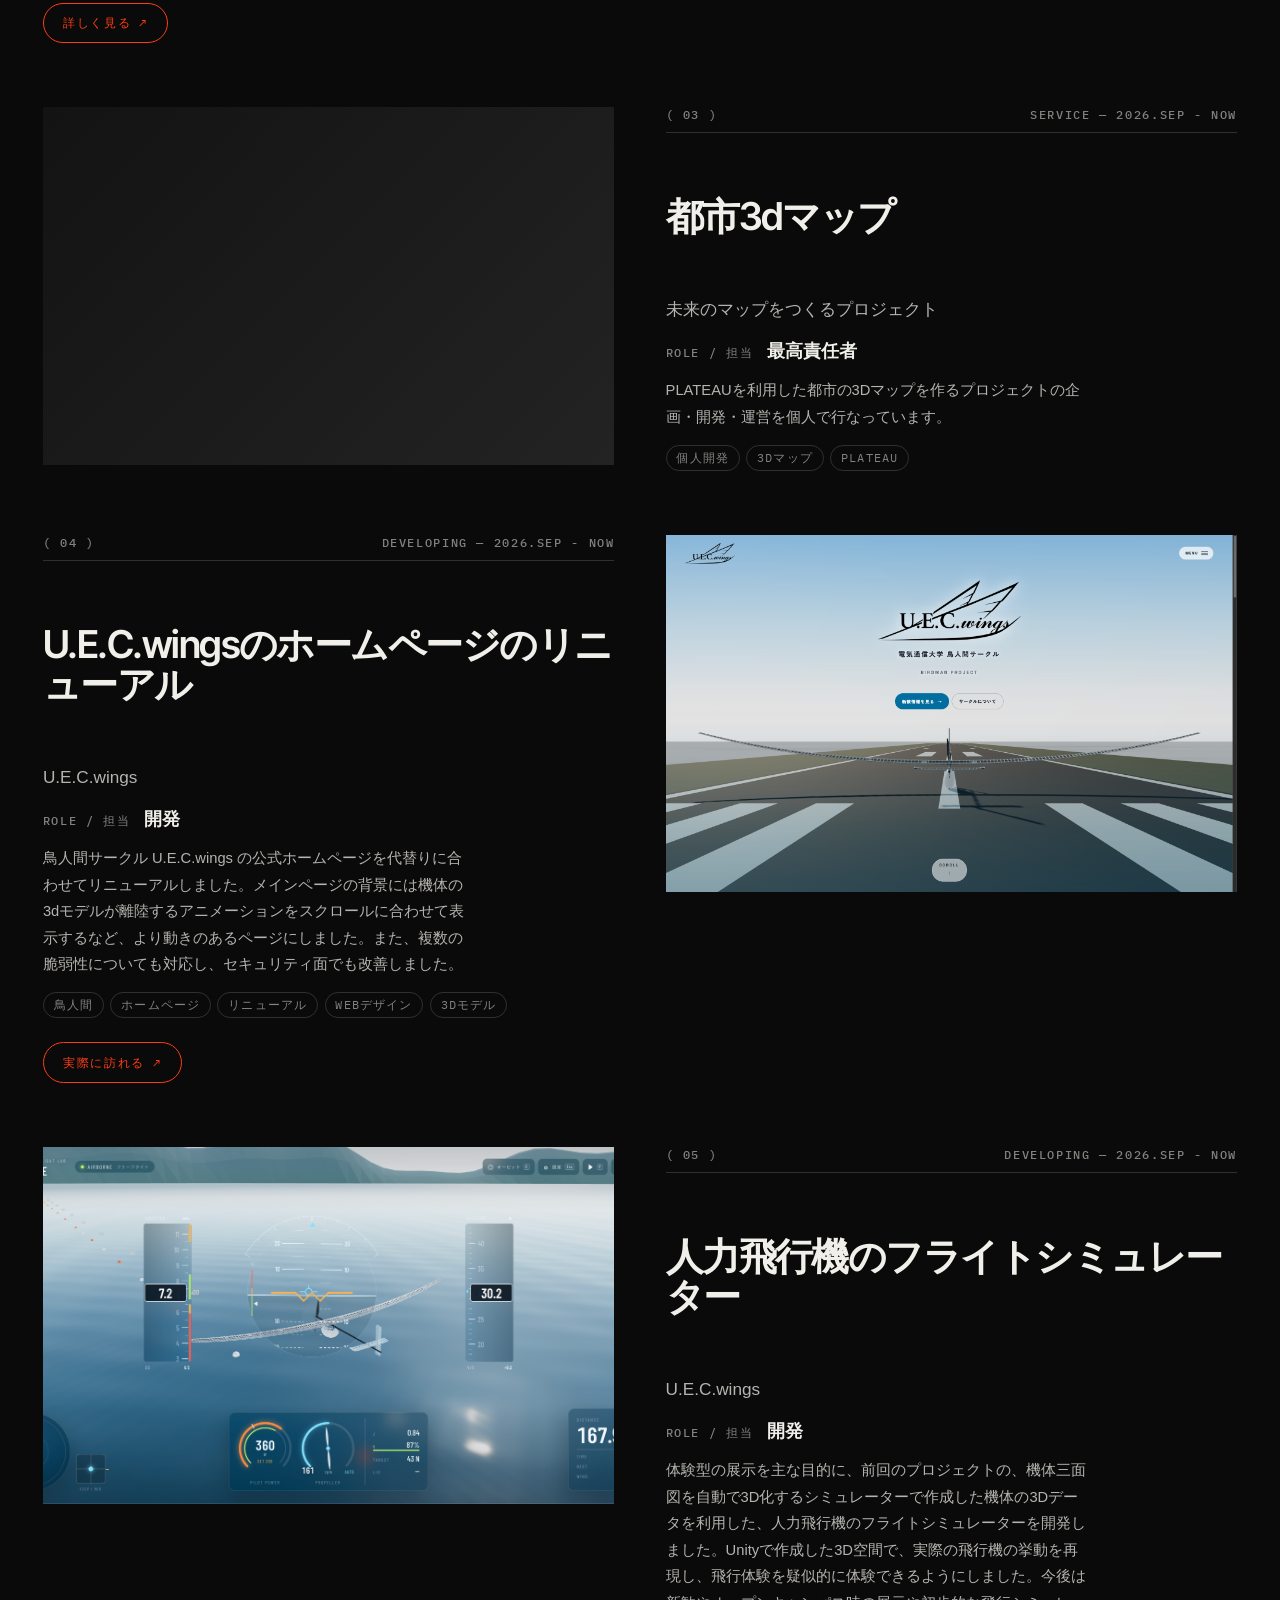
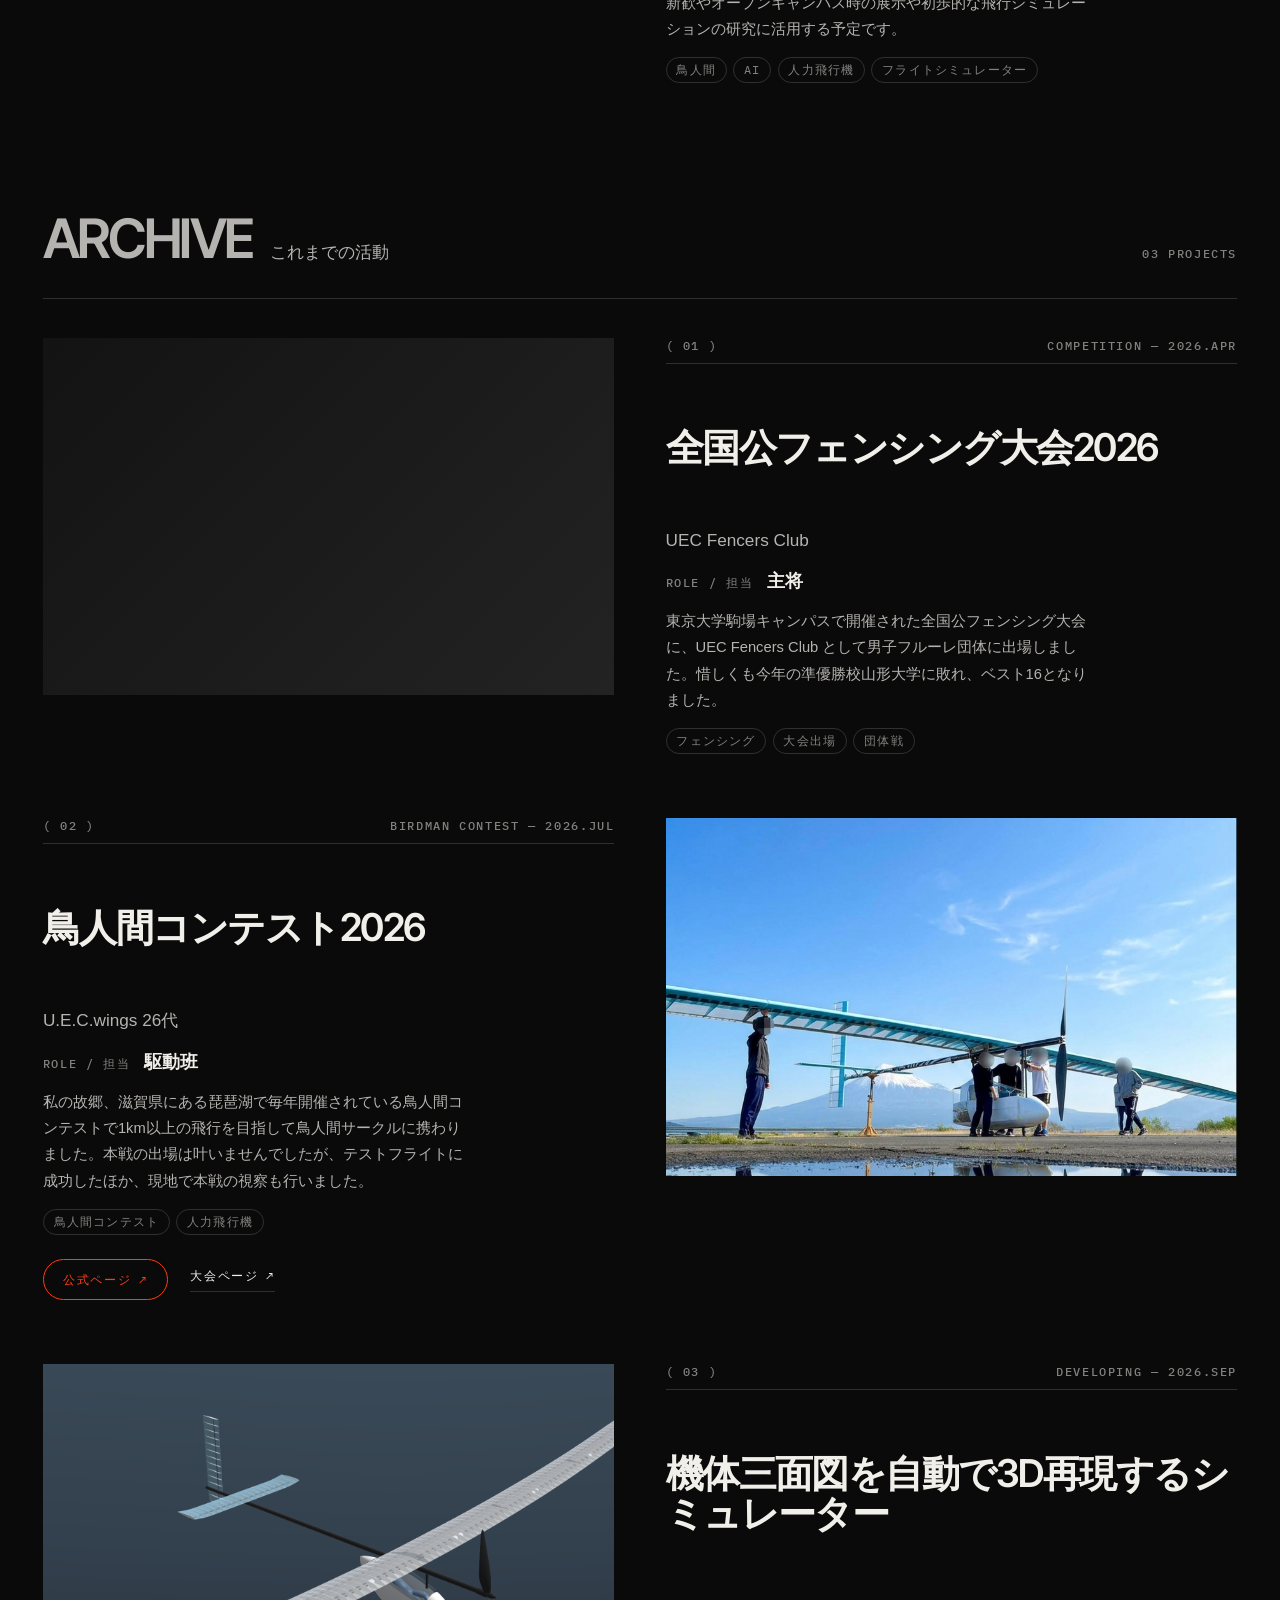
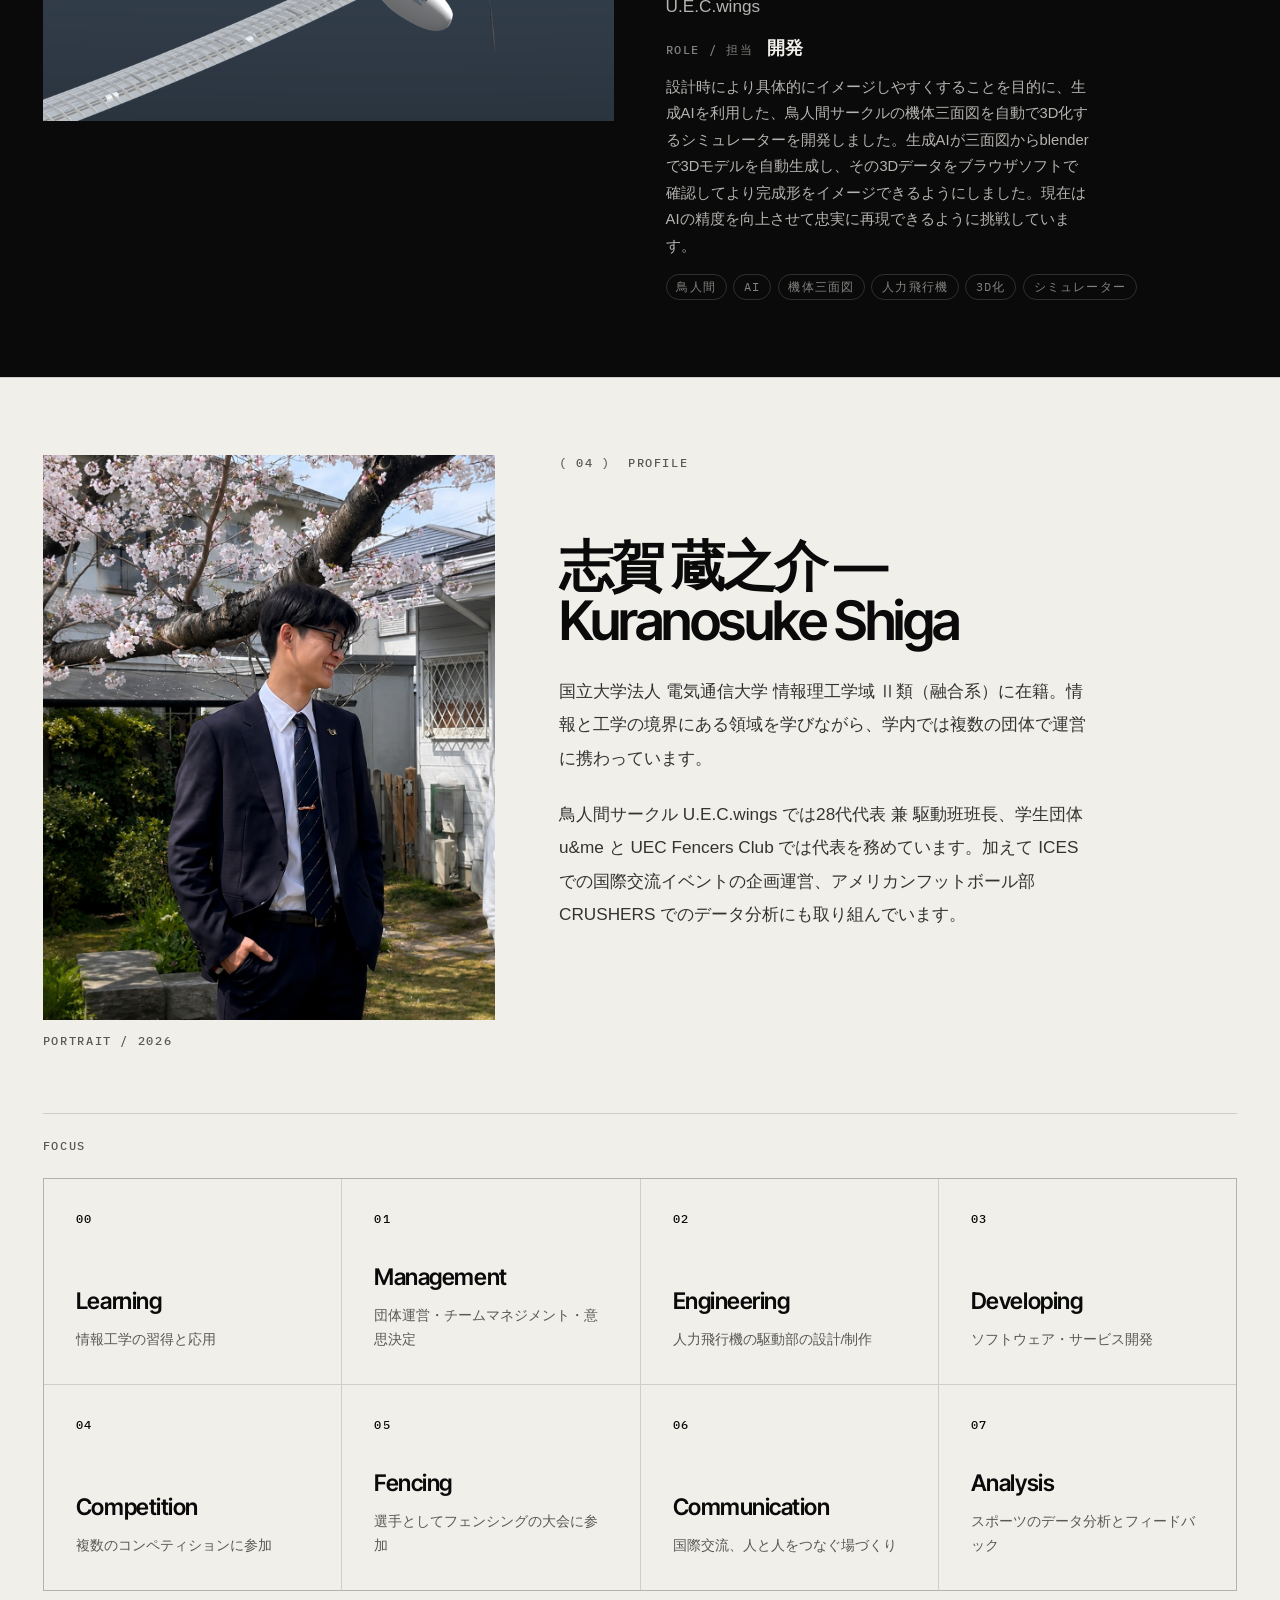
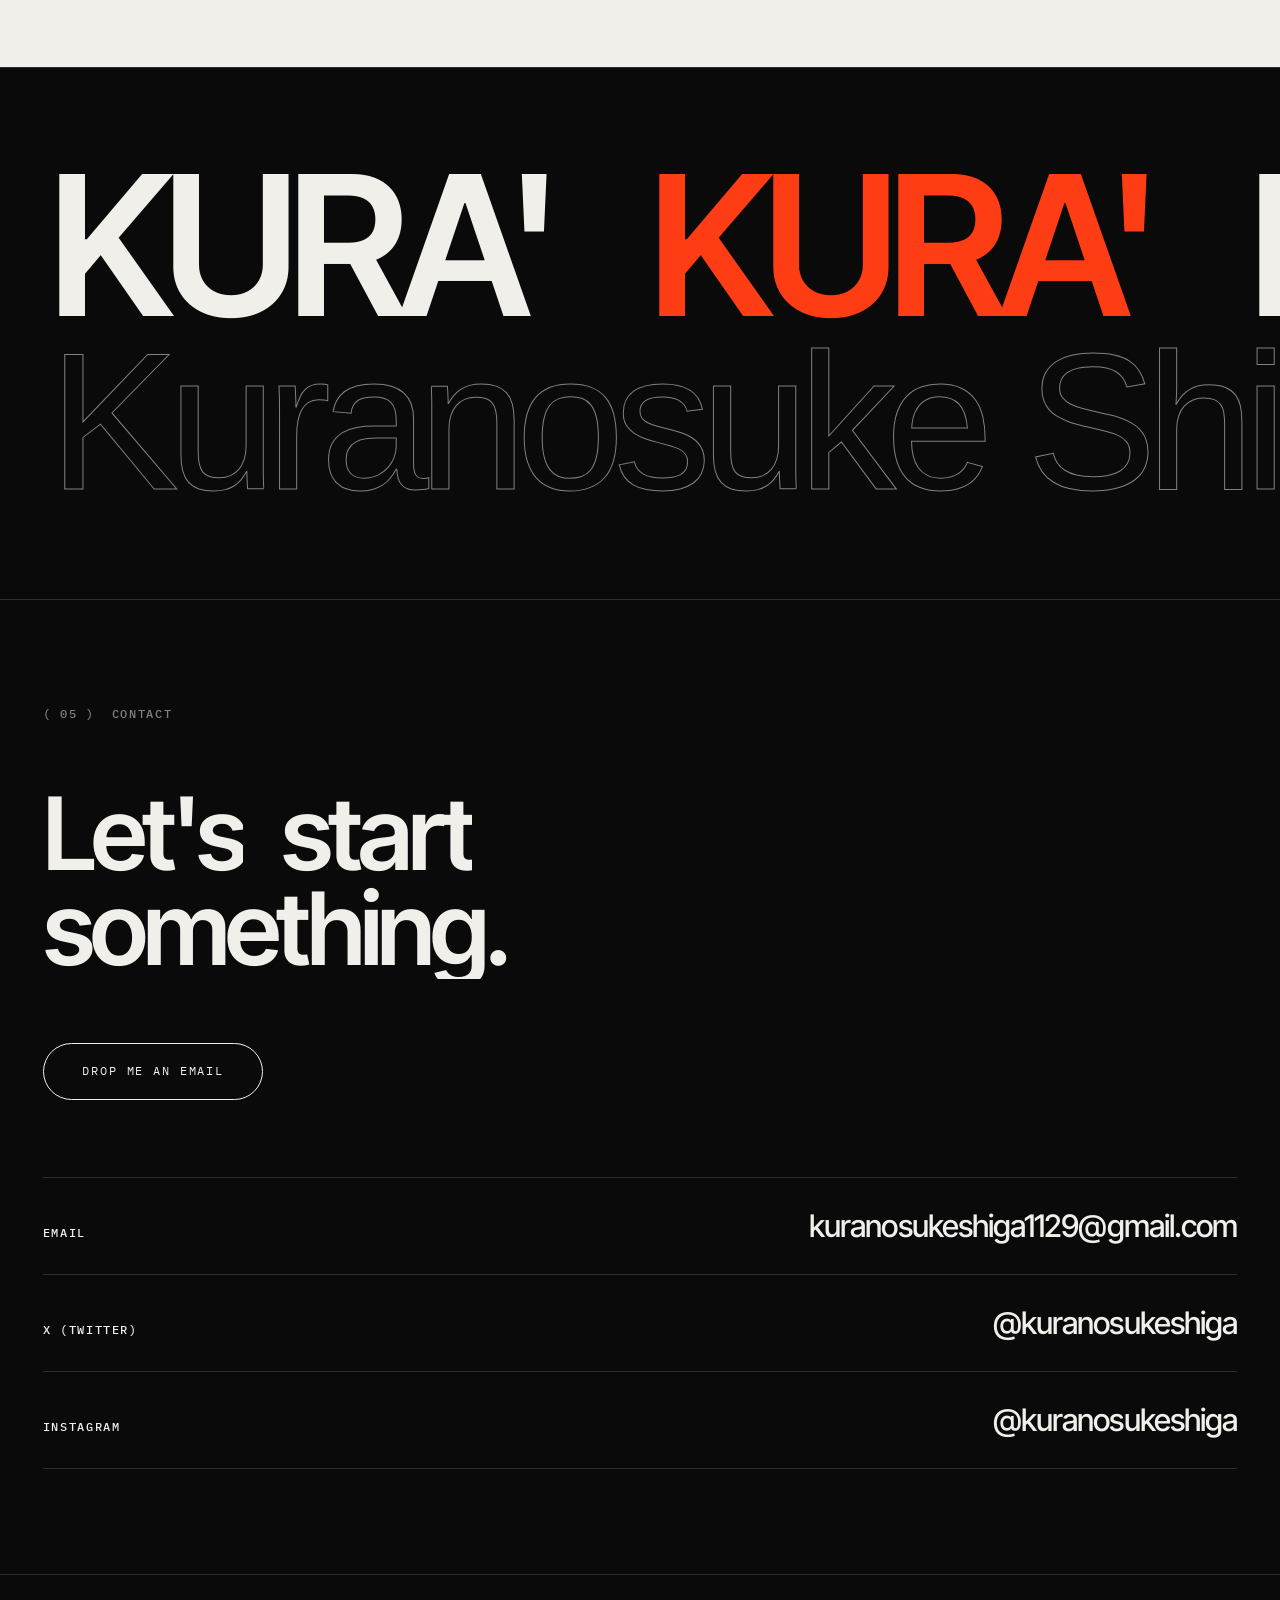
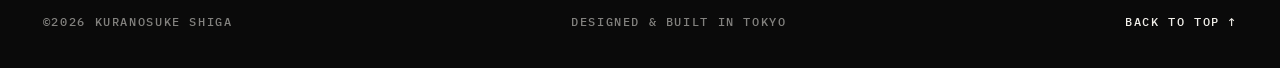
==== commit 5de1a923: "chore: サイトを更新 2026-10-12 00:44" ====
--- a/index.html
+++ b/index.html
@@ -77,7 +77,7 @@
 
 <main id="top">
   <!-- ============ HERO ============ -->
-  <section class="hero" aria-labelledby="hero-heading">
+  <section class="hero surface-paper" aria-labelledby="hero-heading">
     <div class="shell hero__inner">
       <p class="mono-label hero__eyebrow rise" id="heroEyebrow"></p>
       <h1 class="hero__title" id="hero-heading" data-split="words"></h1>
@@ -94,7 +94,7 @@
   </section>
 
   <!-- ============ STATEMENT ============ -->
-  <section class="statement" id="statement" aria-labelledby="statement-heading">
+  <section class="statement surface-paper" id="statement" aria-labelledby="statement-heading">
     <div class="shell">
       <p class="mono-label section-tag">( 01 ) &nbsp;STATEMENT</p>
       <h2 class="statement__text" id="statement-heading" data-split="words"></h2>
@@ -103,7 +103,7 @@
   </section>
 
   <!-- ============ AFFILIATIONS ============ -->
-  <section class="affil" id="affiliations" aria-labelledby="affil-heading">
+  <section class="affil surface-paper" id="affiliations" aria-labelledby="affil-heading">
     <div class="shell">
       <div class="affil__head">
         <h2 class="section-title" id="affil-heading">AFFILIATIONS<br /><span>&amp; ROLES</span></h2>
@@ -113,19 +113,19 @@
         </div>
       </div>
 
-      <!-- 一覧表：所属と役職をひと目で -->
-      <div class="glance" aria-label="所属と役職の一覧">
-        <div class="glance__head mono-label"><span>ORGANIZATION / 所属</span><span>ROLE / 役職・学域</span></div>
-        <ul class="glance__list" id="glanceList"></ul>
-      </div>
-
-      <!-- 詳細リスト -->
+      <!-- 所属・役職・種別を 1 つの表にまとめる -->
+      <div class="affil__tablehead mono-label" aria-hidden="true">
+        <span>No.</span>
+        <span>ORGANIZATION / 所属</span>
+        <span>ROLE / 役職</span>
+        <span>TYPE / 種別</span>
+      </div>
       <ol class="affil__list" id="affilList"></ol>
     </div>
   </section>
 
   <!-- ============ WORKS ============ -->
-  <section class="works" id="works" aria-labelledby="works-heading">
+  <section class="works surface-ink" id="works" aria-labelledby="works-heading">
     <div class="shell">
       <div class="works__head">
         <h2 class="section-title" id="works-heading">WORKS<br /><span>&amp; PROJECTS</span></h2>
@@ -139,7 +139,7 @@
   </section>
 
   <!-- ============ PROFILE ============ -->
-  <section class="profile" id="profile" aria-labelledby="profile-heading">
+  <section class="profile surface-paper" id="profile" aria-labelledby="profile-heading">
     <div class="shell profile__grid">
       <figure class="profile__media">
         <div class="media" data-media="portrait" id="portrait"></div>
@@ -149,7 +149,6 @@
         <p class="mono-label section-tag">( 04 ) &nbsp;PROFILE</p>
         <h2 class="section-title section-title--sm" id="profile-heading"></h2>
         <div class="profile__text" id="profileText"></div>
-        <dl class="spec" id="profileSpec"></dl>
       </div>
     </div>
     <div class="shell">
@@ -158,13 +157,13 @@
   </section>
 
   <!-- ============ GLITCH MARQUEE ============ -->
-  <section class="strip" aria-hidden="true">
+  <section class="strip surface-ink" aria-hidden="true">
     <div class="strip__row"><div class="strip__track" id="stripA"></div></div>
     <div class="strip__row strip__row--rev"><div class="strip__track" id="stripB"></div></div>
   </section>
 
   <!-- ============ CONTACT ============ -->
-  <section class="contact" id="contact" aria-labelledby="contact-heading">
+  <section class="contact surface-ink" id="contact" aria-labelledby="contact-heading">
     <div class="shell">
       <p class="mono-label section-tag">( 05 ) &nbsp;CONTACT</p>
       <h2 class="contact__title" id="contact-heading" data-split="words"></h2>
@@ -174,7 +173,7 @@
   </section>
 </main>
 
-<footer class="site-foot">
+<footer class="site-foot surface-ink">
   <div class="shell site-foot__inner">
     <p class="mono-label" id="footCopy"></p>
     <p class="mono-label" id="footNote"></p>
--- a/css/tokens.css
+++ b/css/tokens.css
@@ -5,13 +5,18 @@
   --ink: #0a0a0a;
   --ink-2: #131313;
   --accent: #ff3d14;
+  /* 明るい面で小さな文字に使うと薄い朱色は読みにくいため、文字用は濃いめにする */
+  --accent-text: #c92f0d;
 
-  --on-paper: var(--ink);
-  --on-ink: var(--paper);
-  --line-on-paper: rgba(10, 10, 10, 0.14);
-  --line-on-ink: rgba(241, 239, 234, 0.16);
-  --muted-on-paper: rgba(10, 10, 10, 0.5);
-  --muted-on-ink: rgba(241, 239, 234, 0.5);
+  /* 面ごとの意味トークン。:root は明るい面（既定値）。
+     暗い面にしたいセクションには .surface-ink を付けると、
+     下の .surface-ink で同じトークンが暗い面用に差し替わります。 */
+  --surface: var(--paper);
+  --on-surface: var(--ink);
+  --surface-raise: #e7e4de;
+  --line: rgba(10, 10, 10, 0.14);
+  --muted: rgba(10, 10, 10, 0.66);
+  --soft: rgba(10, 10, 10, 0.82);
 
   /* --- 書体 --- */
   --font-display: "Inter Tight", "Meiryo UI", "Meiryo", "Hiragino Sans",
@@ -27,12 +32,12 @@
   --text-lede: clamp(1.05rem, 0.95rem + 0.55vw, 1.45rem);
   --text-section: clamp(2.6rem, 1.2rem + 6.4vw, 8rem);
   --text-hero: clamp(3rem, 0.4rem + 11.4vw, 12.5rem);
-  --text-row: clamp(1.9rem, 0.8rem + 4.6vw, 5.5rem);
+  --text-row: clamp(1.45rem, 1.1rem + 1.3vw, 2.3rem);
   --text-strip: clamp(4rem, 1rem + 14vw, 16rem);
 
   /* --- 余白 --- */
   --gutter: clamp(1.15rem, 0.6rem + 2.6vw, 3.5rem);
-  --space-section: clamp(6rem, 4rem + 9vw, 15rem);
+  --space-section: clamp(4rem, 3rem + 4.5vw, 8.5rem);
   --space-block: clamp(2.5rem, 1.8rem + 3vw, 5.5rem);
   --shell-max: 1680px;
 
@@ -52,3 +57,15 @@
 
   --radius: 2px;
 }
+
+/* 暗い面：トークンだけを差し替える（部品側の CSS は共通のまま） */
+.surface-ink,
+.menu {
+  --surface: var(--ink);
+  --on-surface: var(--paper);
+  --surface-raise: var(--ink-2);
+  --line: rgba(241, 239, 234, 0.16);
+  --muted: rgba(241, 239, 234, 0.52);
+  --soft: rgba(241, 239, 234, 0.74);
+  --accent-text: var(--accent);
+}
--- a/css/base.css
+++ b/css/base.css
@@ -9,8 +9,8 @@
 
 body {
   margin: 0;
-  background: var(--paper);
-  color: var(--on-paper);
+  background: var(--surface);
+  color: var(--on-surface);
   font-family: var(--font-display);
   font-size: var(--text-body);
   line-height: 1.55;
@@ -83,7 +83,10 @@
   text-transform: uppercase;
 }
 
-.section-title span { color: var(--accent); }
+.section-title span { color: var(--accent-text); }
+
+/* 固定ヘッダーの下に見出しが潜らないようにする */
+section[id] { scroll-margin-top: clamp(4.5rem, 9vh, 6.5rem); }
 
 .section-title--sm {
   font-size: clamp(1.9rem, 1rem + 3vw, 3.6rem);
@@ -93,7 +96,7 @@
 }
 
 .section-tag {
-  color: var(--muted-on-paper);
+  color: var(--muted);
   margin-bottom: var(--space-block);
 }
 
--- a/css/layout.css
+++ b/css/layout.css
@@ -34,7 +34,7 @@
 }
 
 .brand__tick {
-  color: var(--accent);
+  color: var(--accent-text);
   margin-left: 0.06em;
 }
 
@@ -81,29 +81,23 @@
 
 .statement { padding-block: var(--space-section); }
 
-.affil,
-.works,
-.profile,
-.contact,
-.strip,
-.site-foot {
-  background: var(--ink);
-  color: var(--on-ink);
+/* 面の指定はセクションのクラス（surface-paper / surface-ink）で行う */
+.surface-paper,
+.surface-ink {
+  background: var(--surface);
+  color: var(--on-surface);
 }
 
-.affil { padding-block: var(--space-section) clamp(3rem, 6vw, 7rem); }
-.works { padding-block: clamp(4rem, 8vw, 9rem); }
-.profile { padding-block: clamp(4rem, 8vw, 9rem); }
+.affil { padding-block: var(--space-section) clamp(2.5rem, 5vw, 5rem); }
+.works { padding-block: clamp(3.5rem, 6vw, 7rem); }
+.profile { padding-block: clamp(3.5rem, 6vw, 7rem); }
 .contact { padding-block: var(--space-section); }
 
-.affil .section-tag,
-.works .section-tag,
-.profile .section-tag,
-.contact .section-tag { color: var(--muted-on-ink); }
+
 
 /* --- フッター --- */
 .site-foot {
-  border-top: 1px solid var(--line-on-ink);
+  border-top: 1px solid var(--line);
   padding-block: clamp(1.5rem, 3vw, 2.5rem);
 }
 
@@ -112,11 +106,11 @@
   flex-wrap: wrap;
   gap: 0.75rem 2rem;
   justify-content: space-between;
-  color: var(--muted-on-ink);
+  color: var(--muted);
 }
 
 .to-top {
-  color: var(--on-ink);
+  color: var(--on-surface);
   transition: color var(--dur-fast) linear;
 }
-.to-top:hover { color: var(--accent); }
+.to-top:hover { color: var(--accent-text); }
--- a/css/components.css
+++ b/css/components.css
@@ -34,7 +34,7 @@
 .loader.is-armed .loader__word { clip-path: inset(0 0 0 0); }
 
 .loader__tick {
-  color: var(--accent);
+  color: var(--accent-text);
   opacity: 0;
   transition: opacity 400ms linear 900ms;
 }
@@ -173,7 +173,7 @@
   inset: 0;
   z-index: var(--z-menu);
   background: var(--ink);
-  color: var(--on-ink);
+  color: var(--on-surface);
   display: flex;
   flex-direction: column;
   justify-content: space-between;
@@ -192,7 +192,7 @@
   align-items: baseline;
   gap: clamp(0.75rem, 2vw, 2rem);
   padding-block: clamp(0.35rem, 1.2vw, 0.85rem);
-  border-top: 1px solid var(--line-on-ink);
+  border-top: 1px solid var(--line);
   font-size: clamp(2rem, 1rem + 5vw, 5rem);
   font-weight: 500;
   letter-spacing: -0.04em;
@@ -202,7 +202,7 @@
 
 .menu__link:hover,
 .menu__link:focus-visible {
-  color: var(--accent);
+  color: var(--accent-text);
   padding-left: clamp(0.5rem, 2vw, 2rem);
 }
 
@@ -210,7 +210,7 @@
   font-family: var(--font-mono);
   font-size: var(--text-mono);
   letter-spacing: 0.14em;
-  color: var(--muted-on-ink);
+  color: var(--muted);
 }
 
 .menu__foot {
@@ -218,8 +218,8 @@
   flex-wrap: wrap;
   gap: 1rem 3rem;
   align-items: baseline;
-  color: var(--muted-on-ink);
-  border-top: 1px solid var(--line-on-ink);
+  color: var(--muted);
+  border-top: 1px solid var(--line);
   padding-top: 1.25rem;
 }
 
@@ -234,10 +234,10 @@
   font-size: var(--text-mono);
   letter-spacing: 0.14em;
   text-transform: uppercase;
-  color: var(--on-ink);
+  color: var(--on-surface);
   transition: color var(--dur-fast) linear;
 }
-.menu__socials a:hover { color: var(--accent); }
+.menu__socials a:hover { color: var(--accent-text); }
 
 /* ---------- 流れる帯（ティッカー） ---------- */
 .ticker {
@@ -246,7 +246,7 @@
   bottom: 0;
   width: 100%;
   overflow: hidden;
-  border-top: 1px solid var(--line-on-paper);
+  border-top: 1px solid var(--line);
   padding-block: 0.7rem;
 }
 
@@ -270,7 +270,7 @@
 .ticker__track span::after {
   content: "◆";
   margin-left: 1.4rem;
-  color: var(--accent);
+  color: var(--accent-text);
 }
 
 @keyframes slide {
@@ -322,9 +322,10 @@
   font-size: var(--text-mono);
   letter-spacing: 0.1em;
   text-transform: uppercase;
-  border: 1px solid var(--line-on-ink);
+  border: 1px solid var(--line);
   border-radius: 999px;
   padding: 0.28em 0.85em;
+  color: var(--muted);
   white-space: nowrap;
 }
 
@@ -334,7 +335,7 @@
   font-size: var(--text-mono);
   letter-spacing: 0.14em;
   background: var(--accent);
-  color: var(--paper);
+  color: var(--ink);
   padding: 0.25em 0.7em;
   vertical-align: middle;
 }
@@ -372,5 +373,5 @@
 .btn:hover,
 .btn:focus-visible {
   color: var(--paper);
-  border-color: var(--accent);
-}
+  border-color: var(--accent-text);
+}
--- a/css/sections.css
+++ b/css/sections.css
@@ -6,14 +6,14 @@
   justify-content: flex-end;
   padding-top: clamp(6rem, 14vh, 10rem);
   padding-bottom: 0;
-  background: var(--paper);
+  background: var(--surface);
   overflow: hidden;
 }
 
 .hero__inner { flex: 1; display: flex; flex-direction: column; justify-content: center; }
 
 .hero__eyebrow {
-  color: var(--muted-on-paper);
+  color: var(--muted);
   margin-bottom: clamp(1rem, 3vw, 2.5rem);
 }
 
@@ -28,14 +28,14 @@
 .hero__title .line { display: block; }
 .hero__title .word { margin-right: 0.22em; }
 .hero__title .line:last-child .word:last-child { margin-right: 0; }
-.hero__title .tick { color: var(--accent); }
+.hero__title .tick { color: var(--accent-text); }
 
 .hero__meta {
   display: grid;
   gap: clamp(0.85rem, 2vw, 2rem);
   grid-template-columns: 1fr;
   margin-top: clamp(2rem, 5vw, 4rem);
-  border-top: 1px solid var(--line-on-paper);
+  border-top: 1px solid var(--line);
   padding-top: 1.25rem;
 }
 
@@ -47,7 +47,7 @@
   font-family: var(--font-mono);
   font-size: var(--text-mono);
   letter-spacing: 0.14em;
-  color: var(--muted-on-paper);
+  color: var(--muted);
   margin-bottom: 0.35rem;
 }
 
@@ -64,14 +64,14 @@
   justify-content: space-between;
   gap: 1rem;
   padding-block: clamp(1.5rem, 3vh, 2.5rem) clamp(3.75rem, 7vh, 5.5rem);
-  color: var(--muted-on-paper);
+  color: var(--muted);
 }
 
 .scroll-cue {
   display: inline-flex;
   align-items: center;
   gap: 0.75rem;
-  color: var(--on-paper);
+  color: var(--on-surface);
 }
 
 .scroll-cue__line {
@@ -89,7 +89,7 @@
 }
 
 /* ---------------- STATEMENT ---------------- */
-.statement { background: var(--paper); }
+.statement { background: var(--surface); }
 
 .statement__text {
   font-size: clamp(1.9rem, 0.7rem + 4.6vw, 5.4rem);
@@ -113,16 +113,16 @@
   font-family: var(--font-ja);
   margin-top: clamp(2rem, 4vw, 3.5rem);
   max-width: 44ch;
-  color: var(--muted-on-paper);
+  color: var(--muted);
   line-height: 1.9;
 }
 
 /* ---------------- AFFILIATIONS ---------------- */
 .affil__head {
   display: grid;
-  gap: clamp(1.5rem, 4vw, 4rem);
+  gap: clamp(1.25rem, 3vw, 3rem);
   align-items: end;
-  margin-bottom: clamp(3rem, 7vw, 6rem);
+  margin-bottom: clamp(2rem, 4.5vw, 3.5rem);
 }
 
 @media (min-width: 960px) {
@@ -131,80 +131,42 @@
 
 .affil__intro .lede {
   font-family: var(--font-ja);
-  color: rgba(241, 239, 234, 0.72);
+  color: var(--soft);
   line-height: 1.75;
 }
 
-/* --- ひと目でわかる一覧 --- */
-.glance {
-  border-top: 1px solid var(--line-on-ink);
-  margin-bottom: clamp(4rem, 9vw, 8rem);
-}
-
-.glance__head {
+/* 所属と役職を 1 つの表にまとめる（同じ内容を 2 度書かない） */
+.affil__tablehead,
+.affil__row {
+  display: grid;
+  gap: 0.45rem clamp(1rem, 2.2vw, 2.5rem);
+  align-items: start;
+}
+
+@media (min-width: 1000px) {
+  .affil__tablehead,
+  .affil__row {
+    grid-template-columns: 2.75rem minmax(0, 1fr) minmax(0, 1.35fr) 9rem;
+  }
+}
+
+.affil__tablehead {
   display: none;
-  color: var(--muted-on-ink);
-  padding-block: 0.7rem;
-  border-bottom: 1px solid var(--line-on-ink);
-}
-
-.glance__item {
-  display: grid;
-  gap: 0.2rem 2rem;
-  padding-block: clamp(0.85rem, 1.6vw, 1.15rem);
-  border-bottom: 1px solid var(--line-on-ink);
-  align-items: baseline;
-}
-
-@media (min-width: 760px) {
-  .glance__head { display: grid; grid-template-columns: minmax(0, 1fr) minmax(0, 1.2fr); }
-  .glance__item { grid-template-columns: minmax(0, 1fr) minmax(0, 1.2fr); }
-}
-
-.glance__org {
-  font-family: var(--font-ja);
-  font-weight: 500;
-  font-size: clamp(1rem, 0.9rem + 0.4vw, 1.2rem);
-  letter-spacing: -0.01em;
-}
-
-.glance__org small {
-  display: block;
-  font-family: var(--font-mono);
-  font-size: var(--text-mono);
-  letter-spacing: 0.12em;
-  color: var(--muted-on-ink);
-  margin-top: 0.25rem;
-}
-
-.glance__role {
-  font-family: var(--font-ja);
-  font-size: clamp(1rem, 0.9rem + 0.4vw, 1.2rem);
-  display: flex;
-  flex-wrap: wrap;
-  align-items: center;
-  gap: 0.6rem;
-}
-
-.glance__item[data-lead="true"] .glance__role { color: var(--accent); }
-
-/* --- 詳細リスト --- */
-.affil__list { border-top: 1px solid var(--line-on-ink); }
+  color: var(--muted);
+  padding-bottom: 0.7rem;
+  border-bottom: 1px solid var(--on-surface);
+}
+
+@media (min-width: 1000px) { .affil__tablehead { display: grid; } }
+
+.affil__list { border-top: 1px solid var(--line); }
+@media (min-width: 1000px) { .affil__list { border-top: 0; } }
 
 .affil__row {
   position: relative;
-  display: grid;
-  gap: 0.6rem clamp(1rem, 3vw, 3rem);
-  padding-block: clamp(1.6rem, 3.4vw, 3rem);
-  border-bottom: 1px solid var(--line-on-ink);
-  align-items: start;
+  padding-block: clamp(1.15rem, 2.2vw, 1.75rem);
+  border-bottom: 1px solid var(--line);
   transition: padding-left var(--dur-mid) var(--ease-out-expo);
-}
-
-@media (min-width: 1000px) {
-  .affil__row {
-    grid-template-columns: 4.5rem minmax(0, 1.25fr) minmax(0, 1.15fr);
-  }
 }
 
 .affil__row::before {
@@ -221,95 +183,80 @@
 }
 
 .affil__row.is-hot::before { transform: scaleX(1); }
-.affil__row.is-hot { padding-left: clamp(0.5rem, 1.5vw, 1.5rem); }
-
-.affil__no {
-  font-family: var(--font-mono);
-  font-size: var(--text-mono);
-  letter-spacing: 0.14em;
-  color: var(--muted-on-ink);
-  padding-top: 0.5rem;
-}
-
-.affil__org {
+.affil__row.is-hot { padding-left: clamp(0.4rem, 1vw, 1rem); }
+
+.affil__no { color: var(--muted); padding-top: 0.3em; }
+
+.affil__orgname {
   font-size: var(--text-row);
   font-weight: 600;
-  line-height: 0.95;
-  letter-spacing: -0.045em;
+  line-height: 1.05;
+  letter-spacing: -0.035em;
   transition: color var(--dur-fast) linear;
 }
 
-.affil__row.is-hot .affil__org { color: var(--accent); }
-
-.affil__orgja {
-  font-family: var(--font-mono);
-  font-size: var(--text-mono);
-  letter-spacing: 0.12em;
-  color: var(--muted-on-ink);
+.affil__row.is-hot .affil__orgname { color: var(--accent-text); }
+
+.affil__orgen { color: var(--muted); margin-top: 0.45rem; }
+
+.affil__rolelabel { color: var(--muted); margin-bottom: 0.4rem; }
+
+.affil__roletop {
+  display: flex;
+  flex-wrap: wrap;
+  align-items: center;
+  gap: 0.45rem 0.7rem;
+}
+
+.affil__rolename {
+  font-family: var(--font-ja);
+  font-weight: 700;
+  font-size: clamp(1.05rem, 0.95rem + 0.5vw, 1.4rem);
+  line-height: 1.3;
+  letter-spacing: -0.015em;
+}
+
+.affil__roleen {
+  color: var(--muted);
+  margin-top: 0.35rem;
+  text-transform: uppercase;
+}
+
+.affil__summary {
+  font-family: var(--font-ja);
+  color: var(--soft);
+  line-height: 1.8;
   margin-top: 0.7rem;
-}
-
-.affil__roleline {
-  display: flex;
-  flex-wrap: wrap;
-  align-items: center;
-  gap: 0.6rem;
-  margin-bottom: 0.5rem;
-}
-
-.affil__rolelabel {
-  font-family: var(--font-mono);
-  font-size: var(--text-mono);
-  letter-spacing: 0.14em;
-  color: var(--muted-on-ink);
-}
-
-.affil__role {
-  font-family: var(--font-ja);
-  font-size: clamp(1.15rem, 0.95rem + 0.9vw, 1.85rem);
-  font-weight: 700;
-  line-height: 1.25;
-  letter-spacing: -0.015em;
-}
-
-.affil__roleen {
-  font-family: var(--font-mono);
-  font-size: var(--text-mono);
-  letter-spacing: 0.1em;
-  color: rgba(241, 239, 234, 0.6);
-  margin-top: 0.4rem;
-  text-transform: uppercase;
-}
-
-.affil__summary {
-  font-family: var(--font-ja);
-  color: rgba(241, 239, 234, 0.66);
-  line-height: 1.85;
-  margin-top: 0.9rem;
-  max-width: 48ch;
-  font-size: clamp(0.85rem, 0.8rem + 0.2vw, 0.95rem);
+  max-width: 54ch;
+  font-size: clamp(0.84rem, 0.8rem + 0.15vw, 0.92rem);
 }
 
 .affil__tags {
   display: flex;
   flex-wrap: wrap;
-  gap: 0.45rem;
-  margin-top: 1rem;
+  gap: 0.4rem;
+  margin-top: 0.75rem;
+}
+
+.affil__metacell {
+  display: flex;
+  flex-direction: column;
+  gap: 0.4rem;
+  color: var(--muted);
 }
 
 .affil__link {
   display: inline-flex;
   align-items: center;
-  gap: 0.4rem;
-  margin-top: 1rem;
-  font-family: var(--font-mono);
-  font-size: var(--text-mono);
-  letter-spacing: 0.14em;
-  color: var(--accent);
-}
+  gap: 0.35rem;
+  color: var(--accent-text);
+  transition: gap var(--dur-fast) var(--ease-out-expo);
+}
+
+.affil__link:hover { gap: 0.6rem; }
 
 /* ---------------- WORKS ---------------- */
-.works { border-top: 1px solid var(--line-on-ink); }
+.works { border-top: 1px solid var(--line); }
 
 .works__head {
   display: grid;
@@ -324,7 +271,7 @@
 
 .works__intro .lede {
   font-family: var(--font-ja);
-  color: rgba(241, 239, 234, 0.72);
+  color: var(--soft);
   line-height: 1.75;
 }
 
@@ -361,10 +308,10 @@
 .works__groupja {
   font-family: var(--font-ja);
   font-size: clamp(0.9rem, 0.85rem + 0.25vw, 1.05rem);
-  color: rgba(241, 239, 234, 0.72);
-}
-
-.works__groupcount { color: var(--muted-on-ink); }
+  color: var(--soft);
+}
+
+.works__groupcount { color: var(--muted); }
 
 /* 「現在」には進行中を示す点を付ける */
 .works__group--current .works__groupen { padding-left: 0.6em; }
@@ -391,62 +338,55 @@
   to { transform: scale(3.2); opacity: 0; }
 }
 
-.works__group--past .works__groupen { color: rgba(241, 239, 234, 0.82); }
+.works__group--past .works__groupen { color: var(--soft); }
 
 .works__grid {
   display: grid;
-  gap: clamp(3rem, 6vw, 5.5rem) clamp(1.5rem, 3vw, 3rem);
-  border-top: 1px solid var(--line-on-ink);
-  padding-top: clamp(2rem, 4vw, 3.5rem);
-}
-
-@media (min-width: 900px) {
-  .works__grid { grid-template-columns: repeat(2, minmax(0, 1fr)); }
+  gap: clamp(2.5rem, 5vw, 4.5rem);
+  border-top: 1px solid var(--line);
+  padding-top: clamp(1.5rem, 3vw, 2.5rem);
 }
 
 .work { display: flex; flex-direction: column; }
 
 .work__figure {
-  margin: 0 0 clamp(1.1rem, 2vw, 1.75rem);
+  margin: 0 0 clamp(1rem, 2vw, 1.5rem);
   overflow: hidden;
 }
 
-.work__media { --ratio: 4 / 3; }
+/* 画面より高くならないように比率と上限を決める（スクロールで切れないため） */
+.work__media { --ratio: 16 / 10; max-height: 56vh; }
+.work[data-featured="true"] .work__media { --ratio: 4 / 3; }
+
+.work__body { display: flex; flex-direction: column; }
 
 .media img { transition: transform 900ms var(--ease-out-expo); }
-.work:hover .media img { transform: scale(1.05); }
-
-.work__media[data-empty="true"] {
-  transition: background var(--dur-mid) var(--ease-out-expo);
-}
-.work:hover .work__media[data-empty="true"] {
-  background: linear-gradient(135deg, #1b1b1b 0%, #2c2c2c 100%);
-}
+.work:hover .media img { transform: scale(1.04); }
 
 .work__head {
   display: flex;
   justify-content: space-between;
   gap: 1rem;
-  color: var(--muted-on-ink);
-  border-bottom: 1px solid var(--line-on-ink);
-  padding-bottom: 0.6rem;
-  margin-bottom: 0.9rem;
+  color: var(--muted);
+  border-bottom: 1px solid var(--line);
+  padding-bottom: 0.55rem;
+  margin-bottom: 0.8rem;
 }
 
 .work__title {
-  font-size: clamp(1.6rem, 1rem + 2.2vw, 3rem);
+  font-size: clamp(1.5rem, 1rem + 1.8vw, 2.4rem);
   font-weight: 600;
-  line-height: 1;
+  line-height: 1.04;
   letter-spacing: -0.04em;
   transition: color var(--dur-fast) linear;
 }
 
-.work:hover .work__title { color: var(--accent); }
+.work:hover .work__title { color: var(--accent-text); }
 
 .work__sub {
   font-family: var(--font-ja);
-  color: rgba(241, 239, 234, 0.72);
-  margin-top: 0.6rem;
+  color: var(--soft);
+  margin-top: 0.5rem;
   line-height: 1.6;
 }
 
@@ -454,11 +394,11 @@
   display: flex;
   flex-wrap: wrap;
   align-items: baseline;
-  gap: 0.5rem 0.9rem;
-  margin-top: 1.1rem;
-}
-
-.work__role .mono-label { color: var(--muted-on-ink); }
+  gap: 0.4rem 0.85rem;
+  margin-top: 0.9rem;
+}
+
+.work__role .mono-label { color: var(--muted); }
 
 .work__rolevalue {
   font-family: var(--font-ja);
@@ -468,27 +408,27 @@
 
 .work__summary {
   font-family: var(--font-ja);
-  color: rgba(241, 239, 234, 0.66);
-  line-height: 1.85;
+  color: var(--soft);
+  line-height: 1.8;
+  margin-top: 0.75rem;
+  max-width: 52ch;
+  font-size: clamp(0.84rem, 0.8rem + 0.15vw, 0.92rem);
+}
+
+.work__tags {
+  display: flex;
+  flex-wrap: wrap;
+  gap: 0.4rem;
   margin-top: 0.9rem;
-  max-width: 52ch;
-  font-size: clamp(0.85rem, 0.8rem + 0.2vw, 0.95rem);
-}
-
-.work__tags {
-  display: flex;
-  flex-wrap: wrap;
-  gap: 0.45rem;
-  margin-top: 1.1rem;
 }
 
 .work__links {
   display: flex;
   flex-wrap: wrap;
   align-items: center;
-  gap: 0.75rem 1.5rem;
+  gap: 0.7rem 1.4rem;
   margin-top: auto;
-  padding-top: clamp(1.25rem, 2.5vw, 1.9rem);
+  padding-top: clamp(1rem, 2vw, 1.5rem);
 }
 
 .work__link {
@@ -500,27 +440,26 @@
   letter-spacing: 0.14em;
   text-transform: uppercase;
   padding-bottom: 0.35rem;
-  border-bottom: 1px solid var(--line-on-ink);
-  transition: color var(--dur-fast) linear,
-    border-color var(--dur-fast) linear;
+  border-bottom: 1px solid var(--line);
+  transition: color var(--dur-fast) linear, border-color var(--dur-fast) linear;
 }
 
 .work__link:hover,
 .work__link:focus-visible {
-  color: var(--accent);
-  border-color: var(--accent);
+  color: var(--accent-text);
+  border-color: var(--accent-text);
 }
 
 .work__link.is-primary {
-  border: 1px solid var(--accent);
+  border: 1px solid var(--accent-text);
   border-radius: 999px;
-  padding: 0.7rem 1.25rem;
-  color: var(--accent);
+  padding: 0.65rem 1.2rem;
+  color: var(--accent-text);
 }
 
 .work__link.is-primary:hover,
 .work__link.is-primary:focus-visible {
-  background: var(--accent);
+  background: var(--accent-text);
   color: var(--paper);
 }
 
@@ -531,35 +470,37 @@
 
 .work__link:hover .work__arrow { transform: translate(3px, -3px); }
 
-/* --- 横幅いっぱいの表示（featured、または2列で右が空く項目） --- */
+/* 横組みのカード：画像とテキストを左右に並べ、1 枚が 1 画面に収まるようにする */
 @media (min-width: 900px) {
-  .work[data-wide="true"] {
-    grid-column: 1 / -1;
+  .work {
     display: grid;
-    grid-template-columns: minmax(0, 1.25fr) minmax(0, 1fr);
-    column-gap: clamp(2rem, 4vw, 4.5rem);
-    align-content: start;
+    grid-template-columns: minmax(0, 1fr) minmax(0, 1fr);
+    column-gap: clamp(2rem, 4vw, 4rem);
+    align-items: start;
   }
 
-  .work[data-wide="true"] .work__figure {
+  .work[data-featured="true"] {
+    grid-template-columns: minmax(0, 1.15fr) minmax(0, 1fr);
+  }
+
+  .work__figure {
     grid-column: 1;
-    grid-row: 1 / -1;
+    grid-row: 1;
     margin-bottom: 0;
   }
 
-  .work[data-wide="true"] > :not(.work__figure) { grid-column: 2; }
-
-  .work[data-wide="true"] .work__media { --ratio: 4 / 3; }
-
-  .work[data-wide="true"] .work__title {
-    font-size: clamp(2.2rem, 1.2rem + 3vw, 4rem);
+  .work__body {
+    grid-column: 2;
+    grid-row: 1;
   }
 
-  .work[data-wide="true"] .work__links { margin-top: auto; }
+  /* 偶数番目は画像を右に置いて、上下でリズムをつける */
+  .work:nth-child(even) .work__figure { grid-column: 2; }
+  .work:nth-child(even) .work__body { grid-column: 1; }
 }
 
 /* ---------------- PROFILE ---------------- */
-.profile { border-top: 1px solid var(--line-on-ink); }
+.profile { border-top: 1px solid var(--line); }
 
 .profile__grid {
   display: grid;
@@ -569,70 +510,46 @@
 
 @media (min-width: 900px) {
   .profile__grid { grid-template-columns: minmax(0, 0.8fr) minmax(0, 1.2fr); }
-  .profile__media { position: sticky; top: 15vh; }
+  .profile__media { position: sticky; top: 12vh; }
 }
 
 .profile__media figcaption {
   margin-top: 0.8rem;
-  color: var(--muted-on-ink);
-}
+  color: var(--muted);
+}
+
+.profile__media .media { max-height: 72vh; }
 
 .profile__text {
   font-family: var(--font-ja);
   display: grid;
   gap: 1.4rem;
   line-height: 1.95;
-  color: rgba(241, 239, 234, 0.82);
+  color: var(--soft);
   max-width: 56ch;
   margin-top: 1.75rem;
 }
 
-.spec {
-  margin-top: clamp(2rem, 4vw, 3rem);
-  border-top: 1px solid var(--line-on-ink);
-}
-
-.spec__row {
-  display: grid;
-  gap: 0.2rem 1.5rem;
-  grid-template-columns: 5.5rem minmax(0, 1fr);
-  padding-block: 0.85rem;
-  border-bottom: 1px solid var(--line-on-ink);
-  align-items: baseline;
-}
-
-.spec__row dt {
-  font-family: var(--font-mono);
-  font-size: var(--text-mono);
-  letter-spacing: 0.14em;
-  color: var(--muted-on-ink);
-}
-
-.spec__row dd {
-  font-family: var(--font-ja);
-  font-size: clamp(0.9rem, 0.85rem + 0.25vw, 1.05rem);
-}
-
 .focus {
-  margin-top: clamp(4rem, 8vw, 7rem);
-  border-top: 1px solid var(--line-on-ink);
+  margin-top: clamp(2.5rem, 5vw, 4.5rem);
+  border-top: 1px solid var(--line);
   padding-top: 1.5rem;
 }
 
-.focus__title { color: var(--muted-on-ink); margin-bottom: 1.5rem; }
+.focus__title { color: var(--muted); margin-bottom: 1.5rem; }
 
 .focus__grid {
   display: grid;
   gap: 1px;
-  background: var(--line-on-ink);
-  border: 1px solid var(--line-on-ink);
+  background: var(--line);
+  border: 1px solid var(--line);
 }
 
 @media (min-width: 700px) { .focus__grid { grid-template-columns: repeat(2, 1fr); } }
 @media (min-width: 1100px) { .focus__grid { grid-template-columns: repeat(4, 1fr); } }
 
 .focus__cell {
-  background: var(--ink);
+  background: var(--surface);
   padding: clamp(1.25rem, 2.5vw, 2rem);
   min-height: clamp(140px, 16vw, 220px);
   display: flex;
@@ -641,7 +558,7 @@
   transition: background var(--dur-mid) var(--ease-out-expo);
 }
 
-.focus__cell:hover { background: var(--ink-2); }
+.focus__cell:hover { background: var(--surface-raise); }
 
 .focus__cell b {
   font-size: clamp(1.1rem, 0.95rem + 0.6vw, 1.5rem);
@@ -653,7 +570,7 @@
 .focus__cell p {
   font-family: var(--font-ja);
   font-size: 0.85rem;
-  color: var(--muted-on-ink);
+  color: var(--muted);
   line-height: 1.75;
 }
 
@@ -661,7 +578,7 @@
 .strip {
   padding-block: clamp(3rem, 7vw, 6rem);
   overflow: hidden;
-  border-top: 1px solid var(--line-on-ink);
+  border-top: 1px solid var(--line);
 }
 
 .strip__row { overflow: hidden; }
@@ -681,18 +598,18 @@
   font-family: var(--font-ja);
   font-weight: 500;
   color: transparent;
-  -webkit-text-stroke: 1px rgba(241, 239, 234, 0.4);
+  -webkit-text-stroke: 1px var(--muted);
 }
 
 .strip__track span { padding-inline: 0.25em; }
-.strip__track span:nth-child(even) { color: var(--accent); }
+.strip__track span:nth-child(even) { color: var(--accent-text); }
 .strip__row--rev .strip__track span:nth-child(even) {
   color: transparent;
-  -webkit-text-stroke-color: var(--accent);
+  -webkit-text-stroke-color: var(--accent-text);
 }
 
 /* ---------------- CONTACT ---------------- */
-.contact { border-top: 1px solid var(--line-on-ink); }
+.contact { border-top: 1px solid var(--line); }
 
 .contact__title {
   font-size: var(--text-section);
@@ -713,7 +630,7 @@
 
 .contact__links {
   margin-top: clamp(3rem, 6vw, 5rem);
-  border-top: 1px solid var(--line-on-ink);
+  border-top: 1px solid var(--line);
 }
 
 .contact__link {
@@ -723,14 +640,14 @@
   justify-content: space-between;
   gap: 0.5rem 2rem;
   padding-block: clamp(1rem, 2vw, 1.5rem);
-  border-bottom: 1px solid var(--line-on-ink);
+  border-bottom: 1px solid var(--line);
   transition: padding-left var(--dur-mid) var(--ease-out-expo),
     color var(--dur-fast) linear;
 }
 
 .contact__link:hover,
 .contact__link:focus-visible {
-  color: var(--accent);
+  color: var(--accent-text);
   padding-left: clamp(0.5rem, 1.5vw, 1.5rem);
 }
 
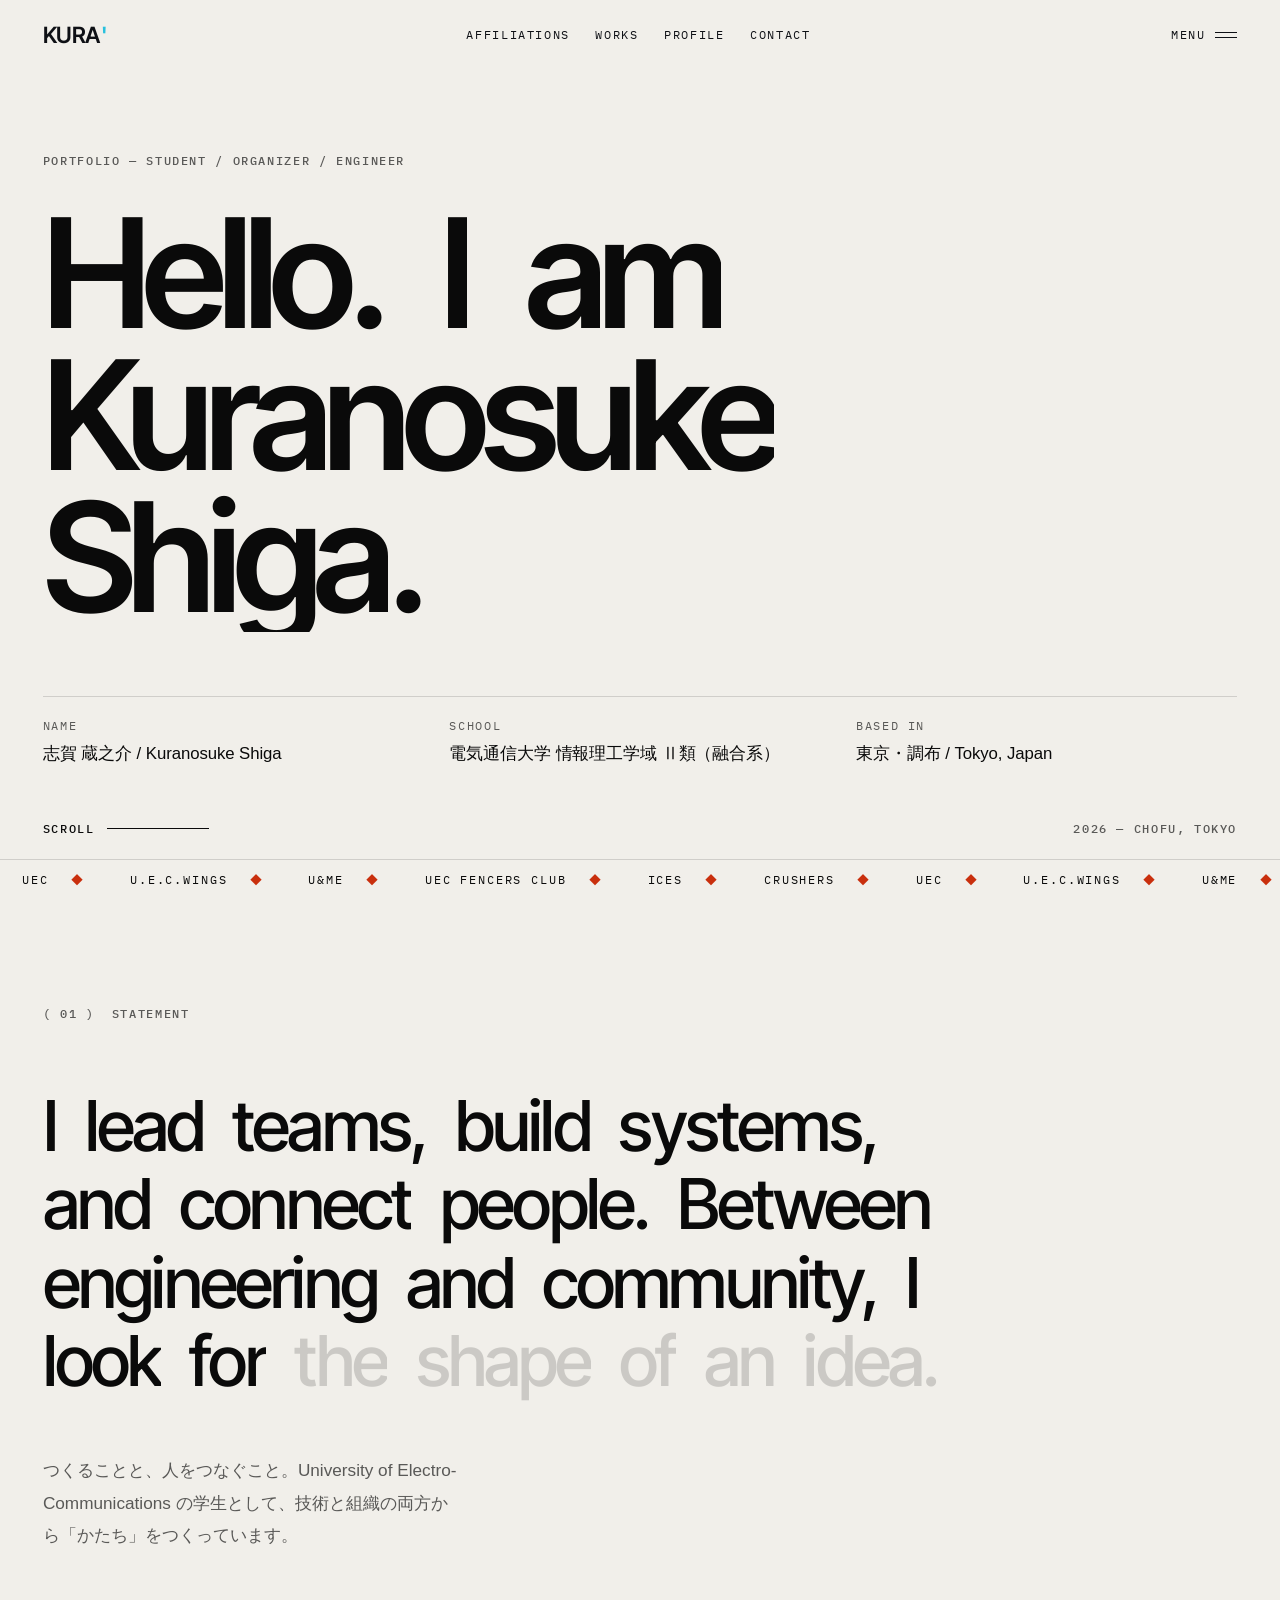
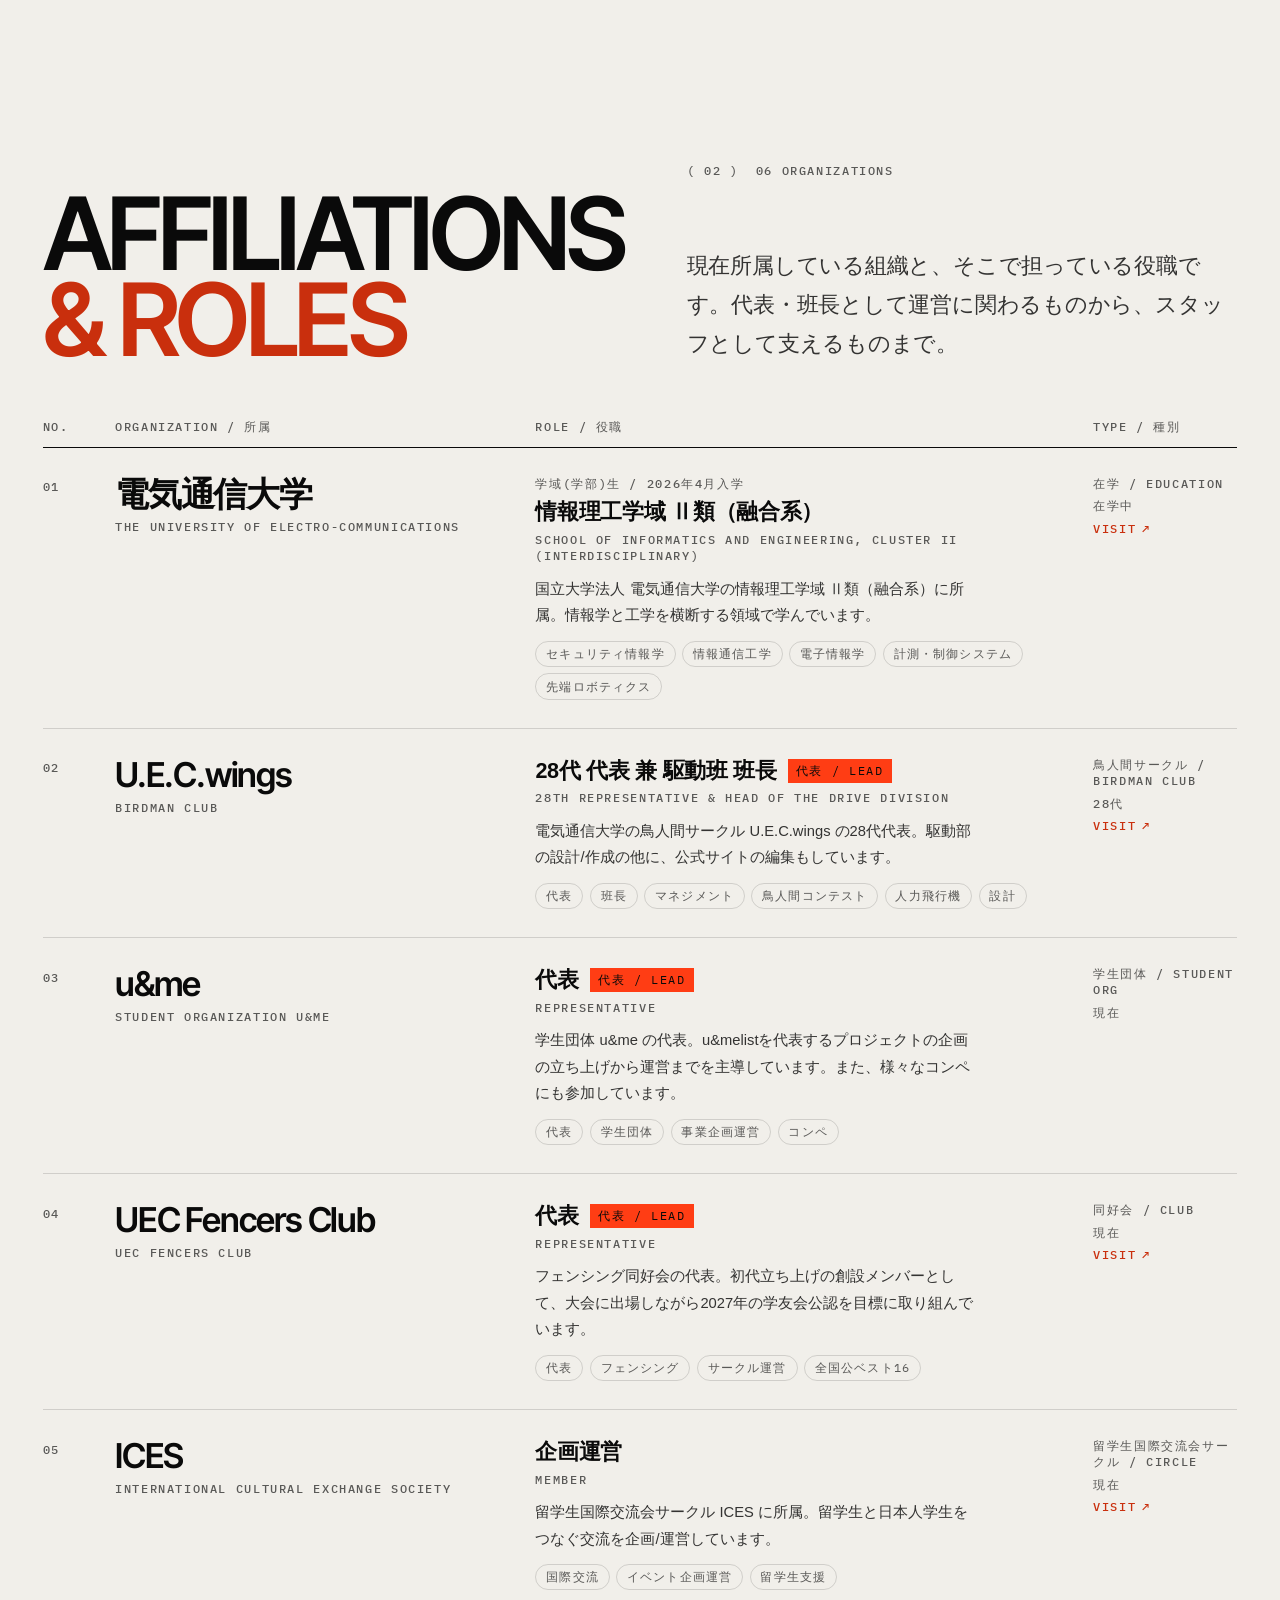
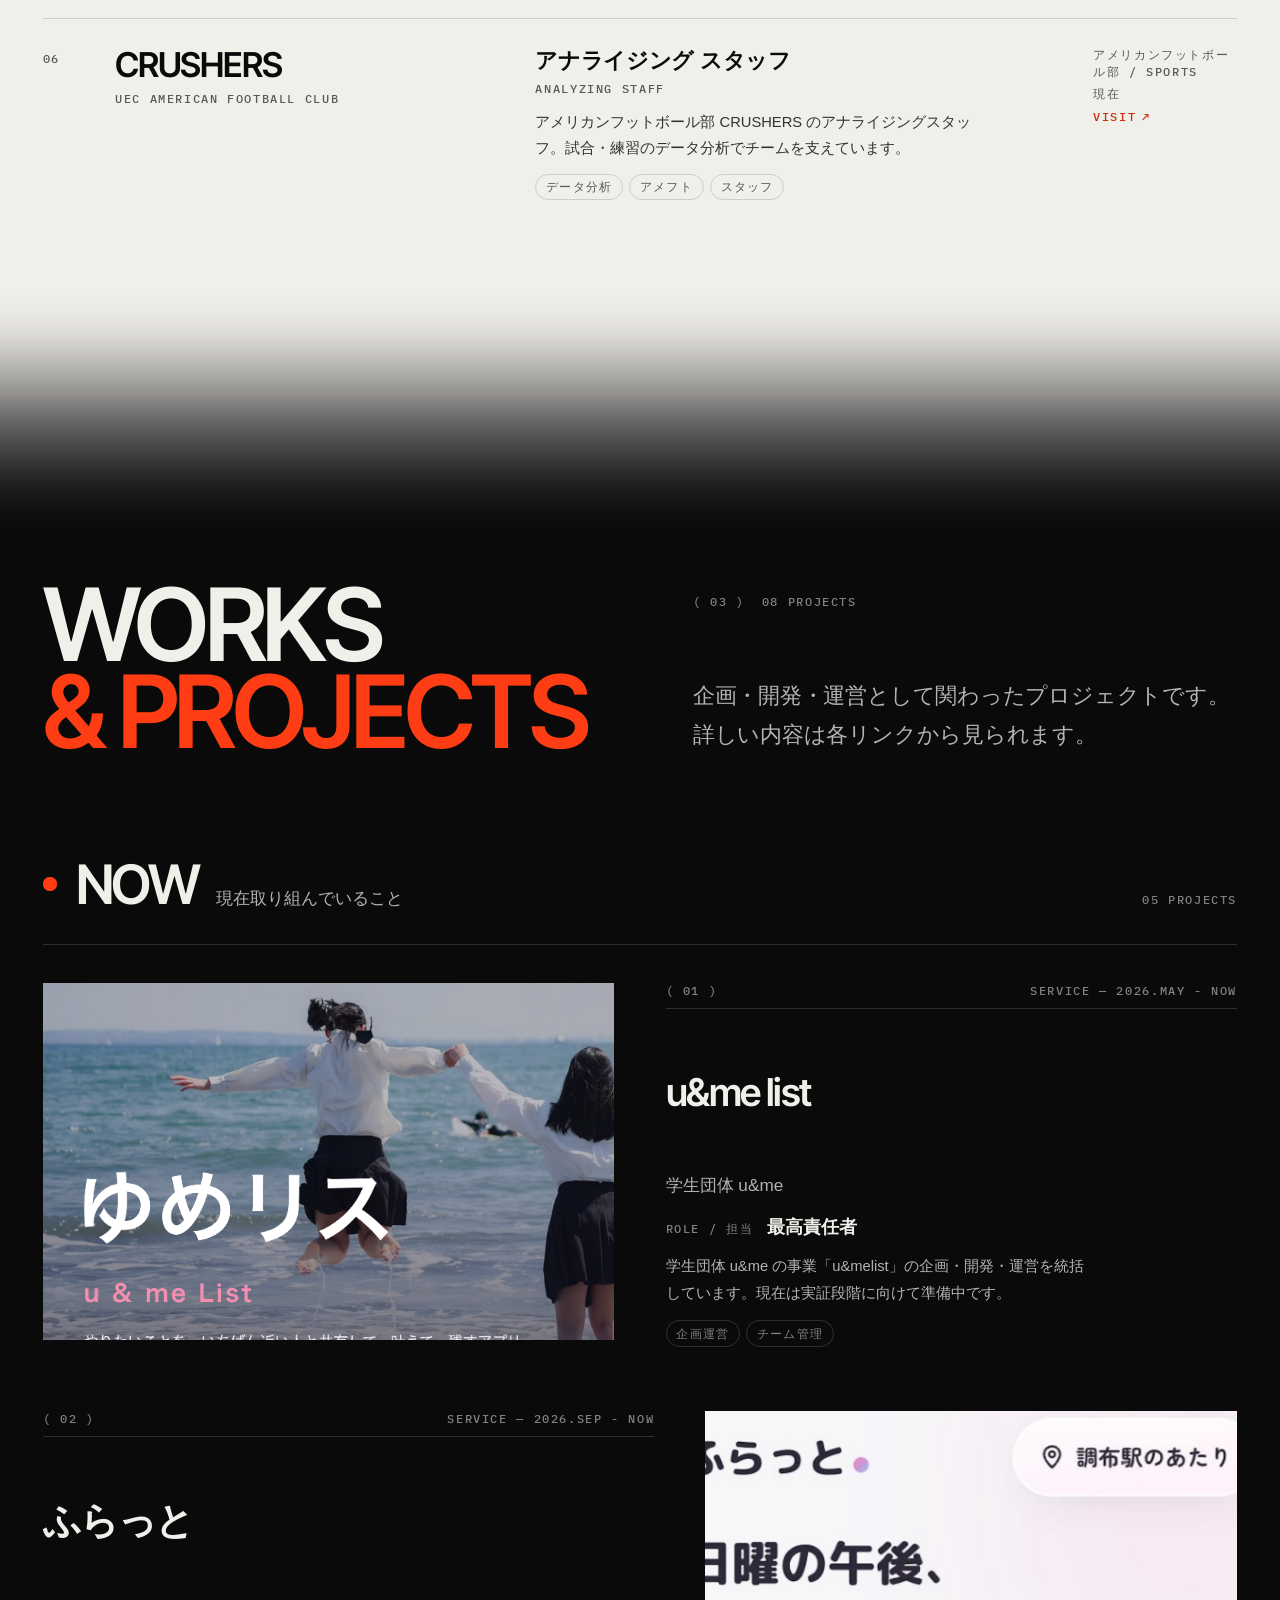
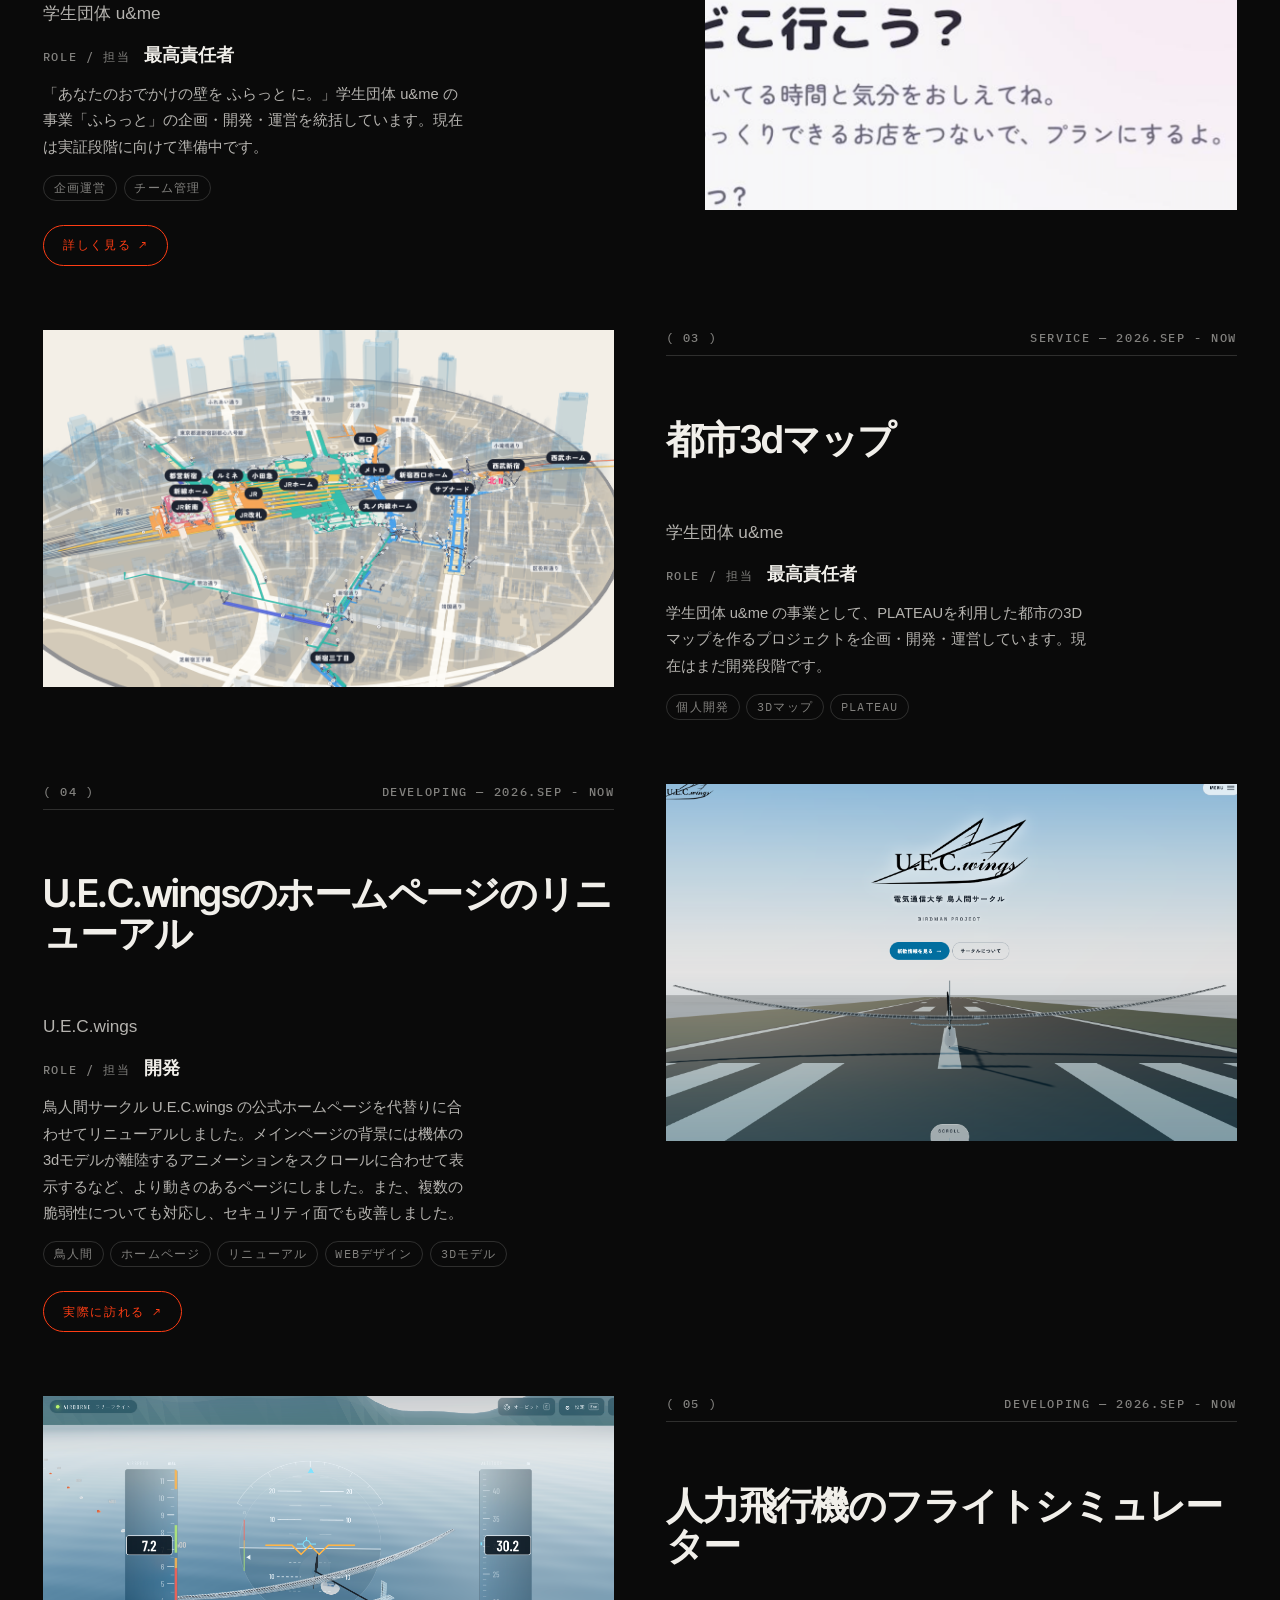
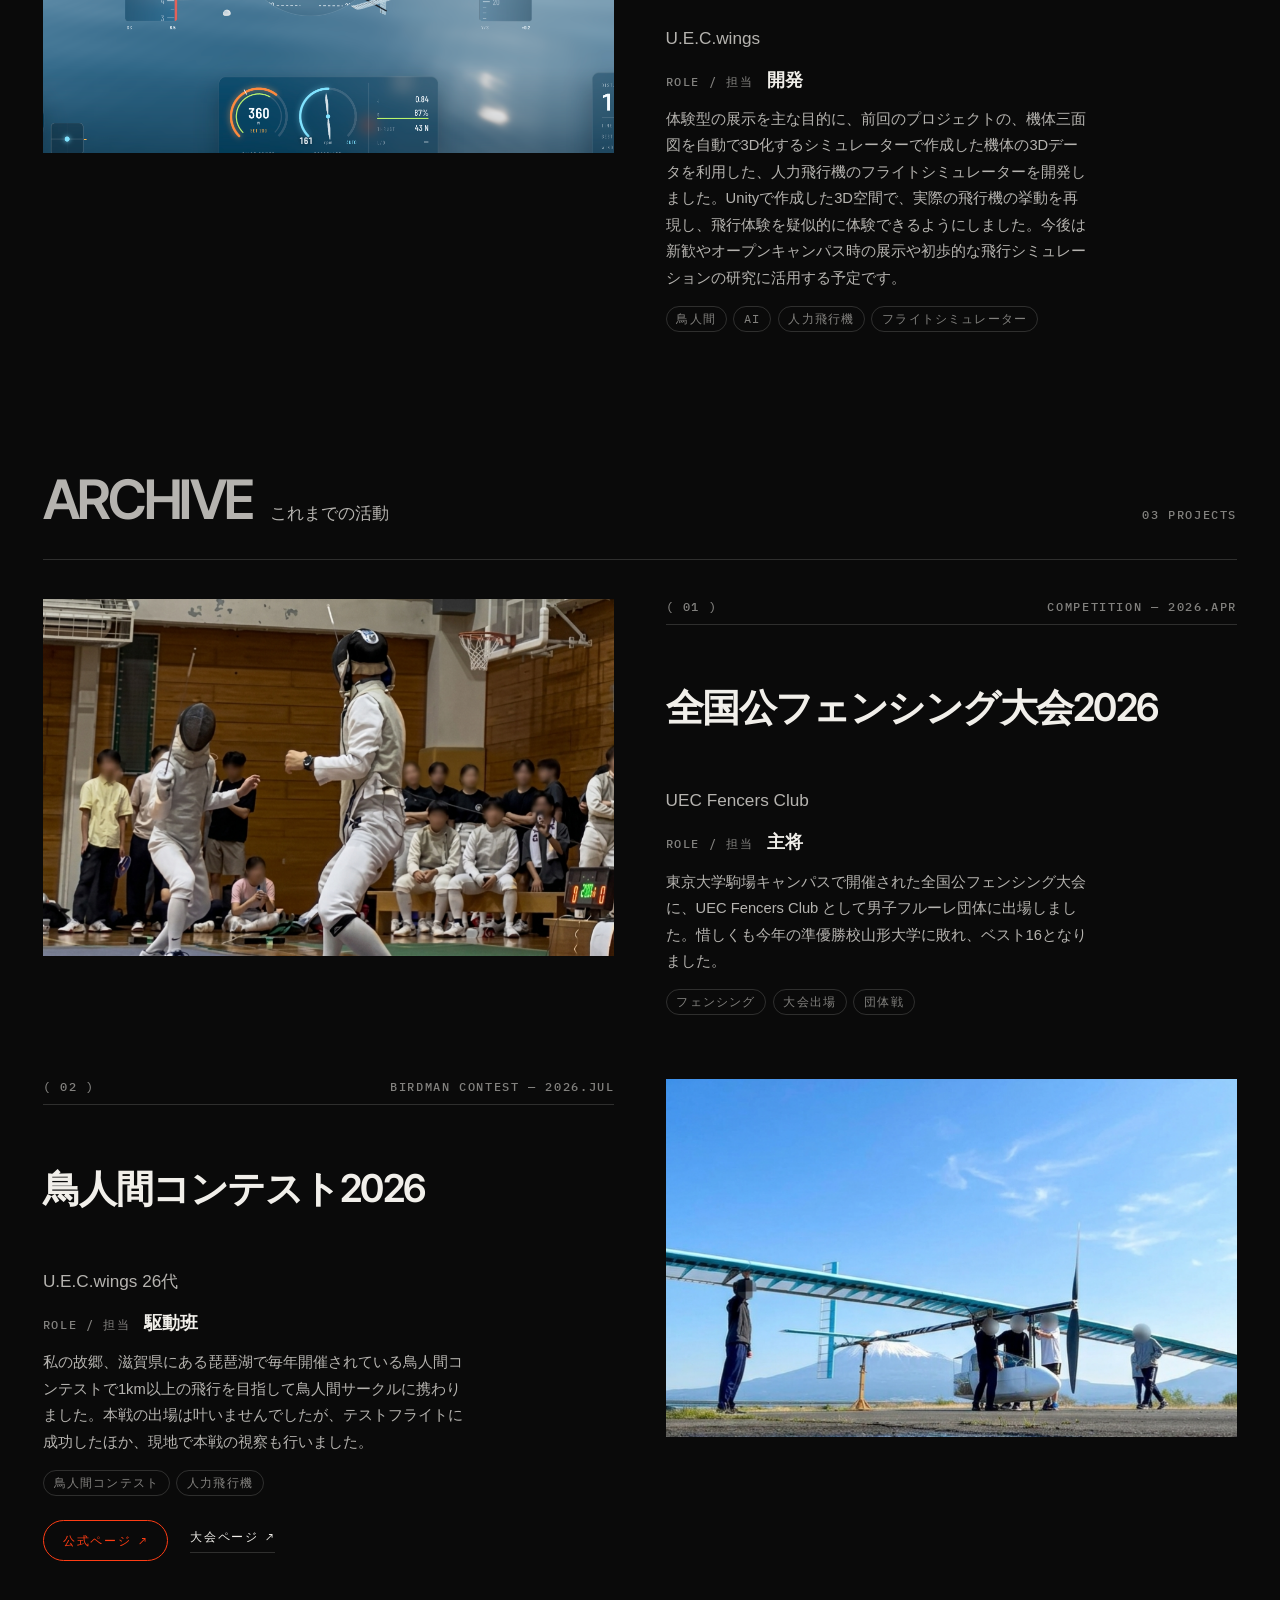
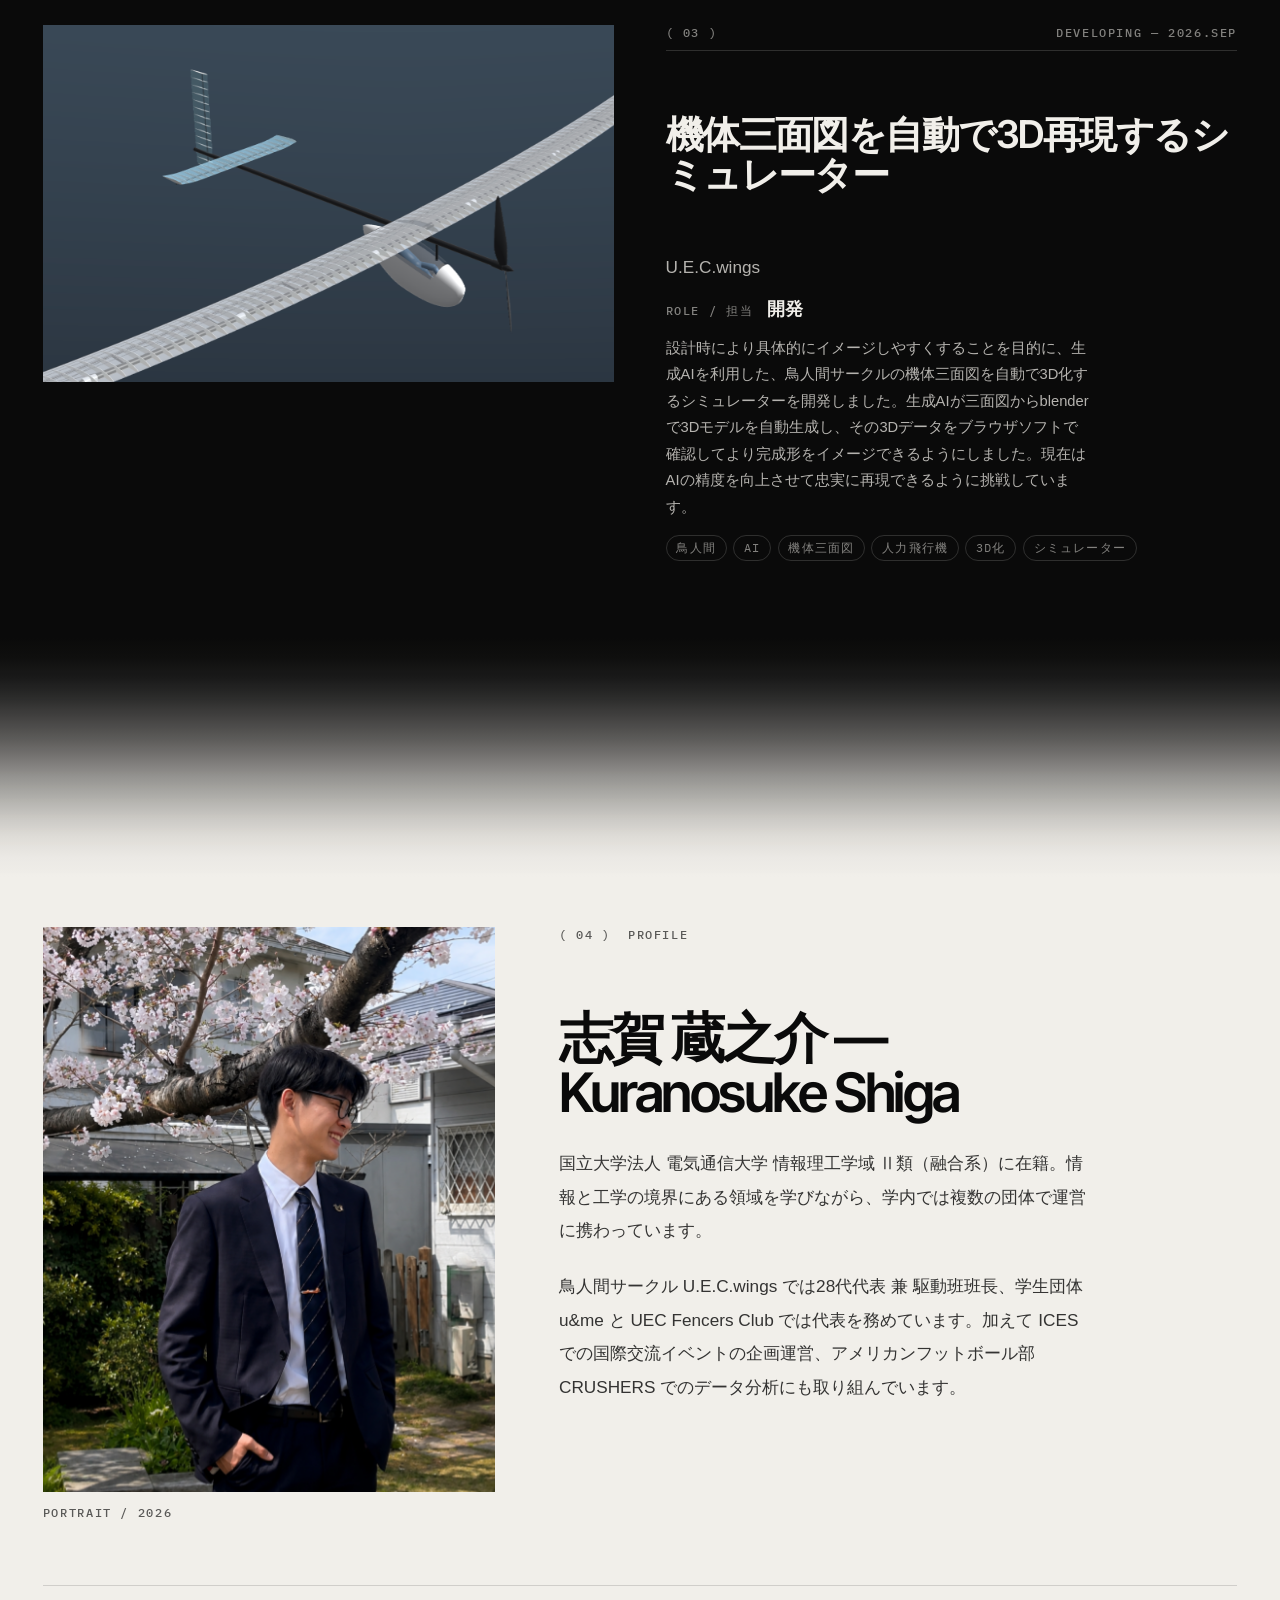
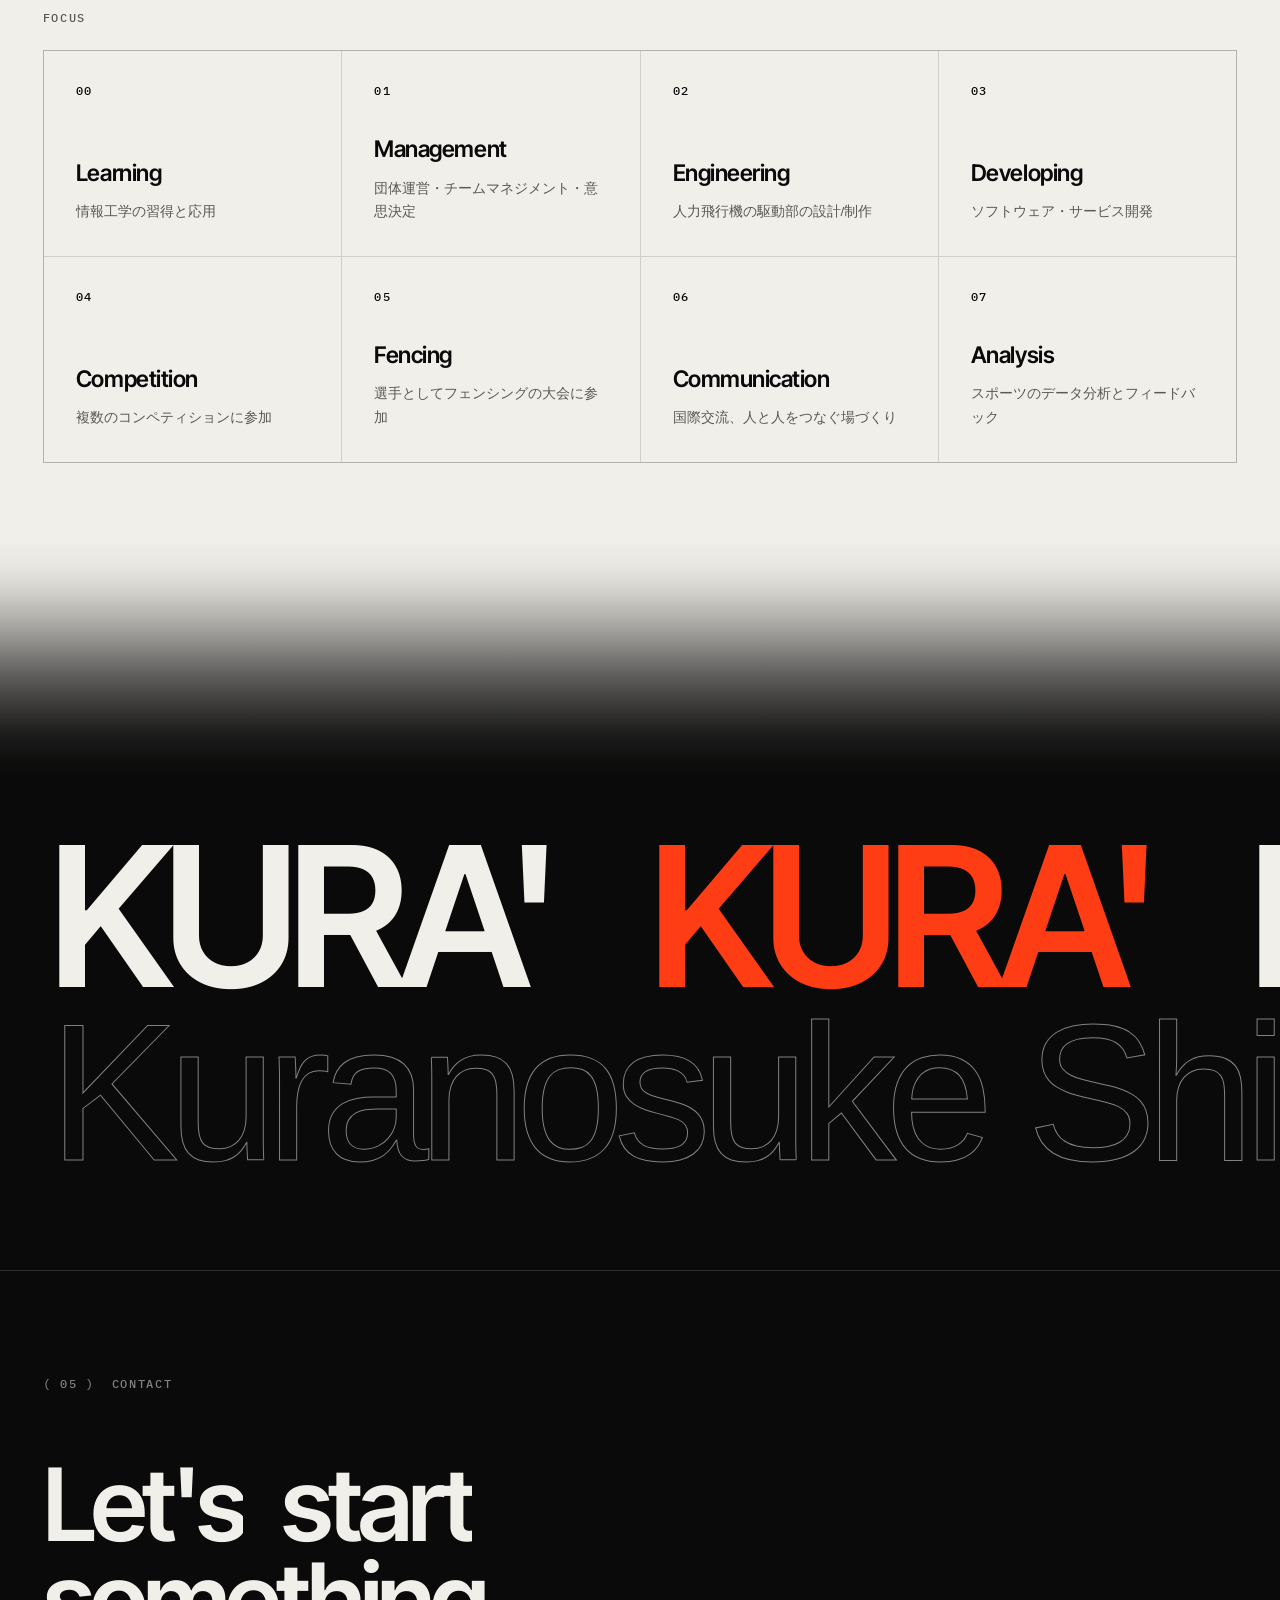
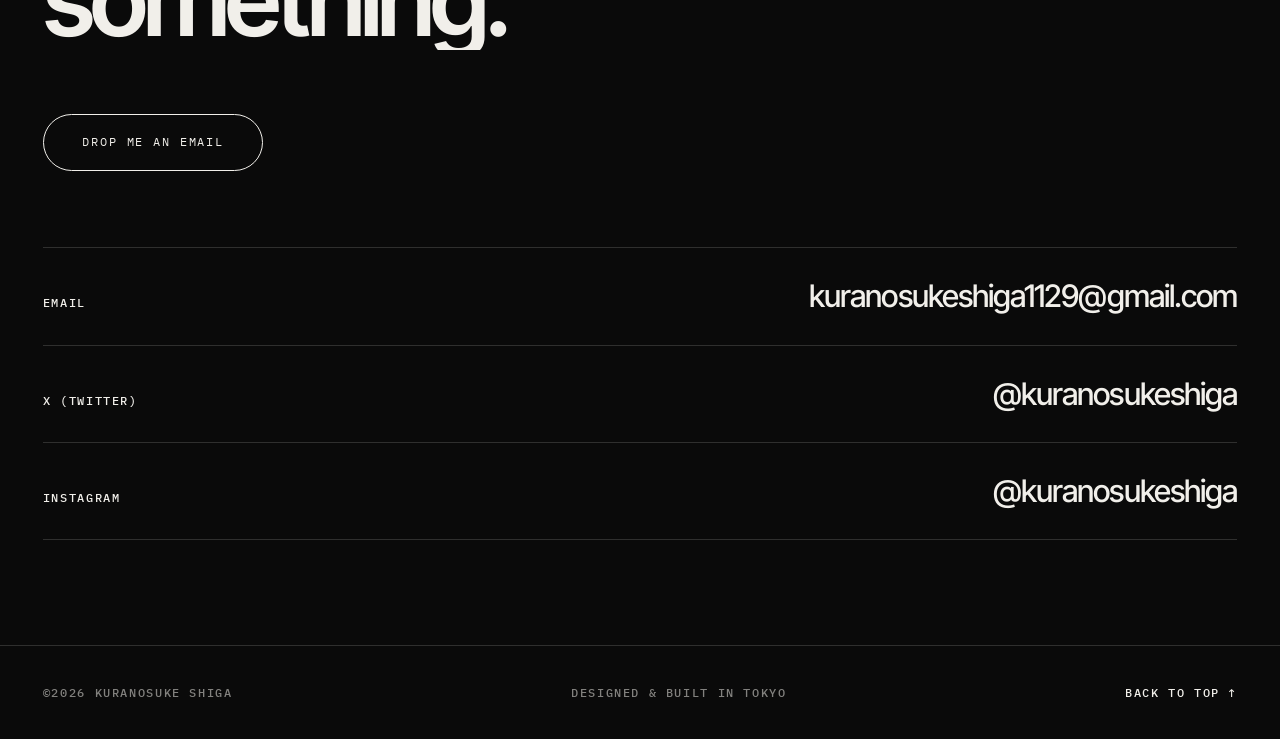
==== commit 31feccbe: "chore: サイトを更新 2026-10-12 09:38" ====
--- a/index.html
+++ b/index.html
@@ -32,6 +32,10 @@
 <link rel="preload" as="style" href="https://fonts.googleapis.com/css2?family=Inter+Tight:wght@400;500;600;700&family=IBM+Plex+Mono:wght@400;500&display=swap" />
 <link rel="stylesheet" href="https://fonts.googleapis.com/css2?family=Inter+Tight:wght@400;500;600;700&family=IBM+Plex+Mono:wght@400;500&display=swap" />
 
+<!-- JS が動く環境でだけ「出現前は隠す」スタイルを有効にする。
+     JS が失敗しても文字や画像が消えないようにするための保険。 -->
+<script>document.documentElement.classList.add("js");</script>
+
 <link rel="stylesheet" href="css/tokens.css" />
 <link rel="stylesheet" href="css/base.css" />
 <link rel="stylesheet" href="css/layout.css" />
@@ -48,6 +52,7 @@
 </div>
 
 <!-- ============ CURSOR ============ -->
+<div class="progress" aria-hidden="true"><i id="progressBar"></i></div>
 <div class="cursor" id="cursor" aria-hidden="true"><span class="cursor__dot"></span><span class="cursor__ring"></span></div>
 <div class="hover-media" id="hoverMedia" aria-hidden="true"></div>
 
@@ -106,7 +111,7 @@
   <section class="affil surface-paper" id="affiliations" aria-labelledby="affil-heading">
     <div class="shell">
       <div class="affil__head">
-        <h2 class="section-title" id="affil-heading">AFFILIATIONS<br /><span>&amp; ROLES</span></h2>
+        <h2 class="section-title rise" id="affil-heading">AFFILIATIONS<br /><span>&amp; ROLES</span></h2>
         <div class="affil__intro">
           <p class="mono-label section-tag">( 02 ) &nbsp;<span id="affilCount"></span></p>
           <p class="lede" id="affilLede"></p>
@@ -125,10 +130,10 @@
   </section>
 
   <!-- ============ WORKS ============ -->
-  <section class="works surface-ink" id="works" aria-labelledby="works-heading">
+  <section class="works surface-ink" data-seam="from-paper" id="works" aria-labelledby="works-heading">
     <div class="shell">
       <div class="works__head">
-        <h2 class="section-title" id="works-heading">WORKS<br /><span>&amp; PROJECTS</span></h2>
+        <h2 class="section-title rise" id="works-heading">WORKS<br /><span>&amp; PROJECTS</span></h2>
         <div class="works__intro">
           <p class="mono-label section-tag">( 03 ) &nbsp;<span id="worksCount"></span></p>
           <p class="lede" id="worksLede"></p>
@@ -139,9 +144,9 @@
   </section>
 
   <!-- ============ PROFILE ============ -->
-  <section class="profile surface-paper" id="profile" aria-labelledby="profile-heading">
+  <section class="profile surface-paper" data-seam="from-ink" id="profile" aria-labelledby="profile-heading">
     <div class="shell profile__grid">
-      <figure class="profile__media">
+      <figure class="profile__media rise">
         <div class="media" data-media="portrait" id="portrait"></div>
         <figcaption class="mono-label" id="portraitCaption"></figcaption>
       </figure>
@@ -157,7 +162,7 @@
   </section>
 
   <!-- ============ GLITCH MARQUEE ============ -->
-  <section class="strip surface-ink" aria-hidden="true">
+  <section class="strip surface-ink" data-seam="from-paper" aria-hidden="true">
     <div class="strip__row"><div class="strip__track" id="stripA"></div></div>
     <div class="strip__row strip__row--rev"><div class="strip__track" id="stripB"></div></div>
   </section>
--- a/css/tokens.css
+++ b/css/tokens.css
@@ -38,6 +38,8 @@
   /* --- 余白 --- */
   --gutter: clamp(1.15rem, 0.6rem + 2.6vw, 3.5rem);
   --space-section: clamp(4rem, 3rem + 4.5vw, 8.5rem);
+  /* 明るい面と暗い面をつなぐグラデーション帯の高さ */
+  --seam-h: clamp(150px, 18vh + 6vw, 420px);
   --space-block: clamp(2.5rem, 1.8rem + 3vw, 5.5rem);
   --shell-max: 1680px;
 
--- a/css/base.css
+++ b/css/base.css
@@ -108,7 +108,7 @@
   padding-bottom: 0.06em;
 }
 
-.word > i {
+.js .word > i {
   display: inline-block;
   font-style: inherit;
   transform: translateY(105%);
@@ -118,7 +118,7 @@
 
 .is-revealed .word > i { transform: translateY(0); }
 
-.rise {
+.js .rise {
   opacity: 0;
   transform: translateY(28px);
   transition: opacity var(--dur-slow) var(--ease-out-expo),
@@ -131,6 +131,16 @@
   opacity: 1;
   transform: none;
 }
+
+/* 大見出しは下から拭うように出す */
+.js .section-title.rise {
+  opacity: 1;
+  transform: none;
+  clip-path: inset(0 0 110% 0);
+  transition: clip-path 1100ms var(--ease-out-expo) var(--d, 0ms);
+}
+
+.section-title.rise.is-revealed { clip-path: inset(0 0 -15% 0); }
 
 /* --- JS 無効時 --- */
 .noscript {
@@ -151,4 +161,9 @@
   }
   .word > i { transform: none; }
   .rise { opacity: 1; transform: none; }
+  /* 動きを減らす設定では、切り抜きや視差を使わず最初から全部見せる */
+  .section-title.rise,
+  .work__media,
+  .profile__media .media { clip-path: none !important; }
+  .media img { transform: none !important; }
 }
--- a/css/layout.css
+++ b/css/layout.css
@@ -77,9 +77,61 @@
 .affil,
 .works,
 .profile,
-.contact { position: relative; }
+.contact,
+.strip { position: relative; }
 
 .statement { padding-block: var(--space-section); }
+
+/* 面が切り替わる境目は、グラデーションの帯でつないで段差を消す。
+   帯の色は --paper(#f1efea) と --ink(#0a0a0a) の中間色を手で並べたもの。
+   帯の高さぶん上に余白を足して、文字が帯の上に乗らないようにしている。 */
+section[data-seam] { padding-top: calc(var(--seam-h) + var(--space-block) * 0.75); }
+
+[data-seam]::before {
+  content: "";
+  position: absolute;
+  inset: 0 0 auto 0;
+  height: var(--seam-h);
+  pointer-events: none;
+}
+
+/* 帯の上にごく薄い粒子を重ねる。8bit の色段差（バンディング）を散らし、
+   粒子自体の切れ目が見えないよう上下はマスクで消している。 */
+[data-seam]::after {
+  content: "";
+  position: absolute;
+  inset: 0 0 auto 0;
+  height: var(--seam-h);
+  pointer-events: none;
+  opacity: 0.06;
+  mix-blend-mode: overlay;
+  background-image: url("data:image/svg+xml,<svg%20xmlns='http://www.w3.org/2000/svg'%20width='180'%20height='180'><filter%20id='n'><feTurbulence%20type='fractalNoise'%20baseFrequency='0.9'%20numOctaves='4'%20stitchTiles='stitch'/></filter><rect%20width='180'%20height='180'%20filter='url%28%2523n%29'/></svg>");
+  background-size: 180px 180px;
+  -webkit-mask-image: linear-gradient(to bottom, transparent, #000 22%, #000 78%, transparent);
+  mask-image: linear-gradient(to bottom, transparent, #000 22%, #000 78%, transparent);
+}
+
+[data-seam="from-paper"]::before {
+  background: linear-gradient(
+    to bottom,
+    #f1efea 0%, #eceae6 8%, #e0ded9 17%,
+    #cdcbc7 25%, #b5b4b0 33%, #9a9996 42%,
+    #7e7c7a 50%, #61605e 58%, #464544 67%,
+    #2e2e2d 75%, #1b1b1b 83%, #0f0f0e 92%,
+    #0a0a0a 100%
+  );
+}
+
+[data-seam="from-ink"]::before {
+  background: linear-gradient(
+    to bottom,
+    #0a0a0a 0%, #0f0f0e 8%, #1b1b1b 17%,
+    #2e2e2d 25%, #464544 33%, #61605e 42%,
+    #7e7c7a 50%, #9a9996 58%, #b5b4b0 67%,
+    #cdcbc7 75%, #e0ded9 83%, #eceae6 92%,
+    #f1efea 100%
+  );
+}
 
 /* 面の指定はセクションのクラス（surface-paper / surface-ink）で行う */
 .surface-paper,
--- a/css/components.css
+++ b/css/components.css
@@ -63,6 +63,23 @@
   width: 0%;
   background: var(--accent);
   transition: width 160ms linear;
+}
+
+/* ---------- スクロール進捗バー ---------- */
+.progress {
+  position: fixed;
+  inset: 0 0 auto 0;
+  height: 2px;
+  z-index: var(--z-head);
+  pointer-events: none;
+}
+
+.progress i {
+  display: block;
+  height: 100%;
+  background: var(--accent);
+  transform: scaleX(var(--p, 0));
+  transform-origin: left center;
 }
 
 /* ---------- カスタムカーソル ---------- */
--- a/css/sections.css
+++ b/css/sections.css
@@ -185,6 +185,9 @@
 .affil__row.is-hot::before { transform: scaleX(1); }
 .affil__row.is-hot { padding-left: clamp(0.4rem, 1vw, 1rem); }
 
+/* 最後の行の罫線は、下に続くグラデーションの境目に見えるので消す */
+.affil__row:last-child { border-bottom: 0; }
+
 .affil__no { color: var(--muted); padding-top: 0.3em; }
 
 .affil__orgname {
@@ -256,7 +259,7 @@
 .affil__link:hover { gap: 0.6rem; }
 
 /* ---------------- WORKS ---------------- */
-.works { border-top: 1px solid var(--line); }
+
 
 .works__head {
   display: grid;
@@ -282,6 +285,11 @@
 
 .works__grouphead {
   display: flex;
+  position: sticky;
+  top: clamp(3.25rem, 7vh, 4.5rem);
+  z-index: 2;
+  background: var(--surface);
+  padding-top: 0.75rem;
   flex-wrap: wrap;
   align-items: baseline;
   justify-content: space-between;
@@ -360,8 +368,19 @@
 
 .work__body { display: flex; flex-direction: column; }
 
-.media img { transition: transform 900ms var(--ease-out-expo); }
-.work:hover .media img { transform: scale(1.04); }
+/* 画像はスクロールに合わせてゆっくり上下に動く。
+   1.1 倍にしておくことで、動かしても枠に隙間ができない。 */
+.media img { transform: translate3d(0, var(--py, 0px), 0) scale(1.1); }
+
+/* 画面に入ったら下から拭うように現れる */
+.js .work__media,
+.js .profile__media .media {
+  clip-path: inset(0 0 100% 0);
+  transition: clip-path 1000ms var(--ease-out-expo) var(--d, 0ms);
+}
+
+.work.is-revealed .work__media,
+.profile__media.is-revealed .media { clip-path: inset(0 0 0 0); }
 
 .work__head {
   display: flex;
@@ -500,7 +519,7 @@
 }
 
 /* ---------------- PROFILE ---------------- */
-.profile { border-top: 1px solid var(--line); }
+
 
 .profile__grid {
   display: grid;
@@ -578,7 +597,6 @@
 .strip {
   padding-block: clamp(3rem, 7vw, 6rem);
   overflow: hidden;
-  border-top: 1px solid var(--line);
 }
 
 .strip__row { overflow: hidden; }
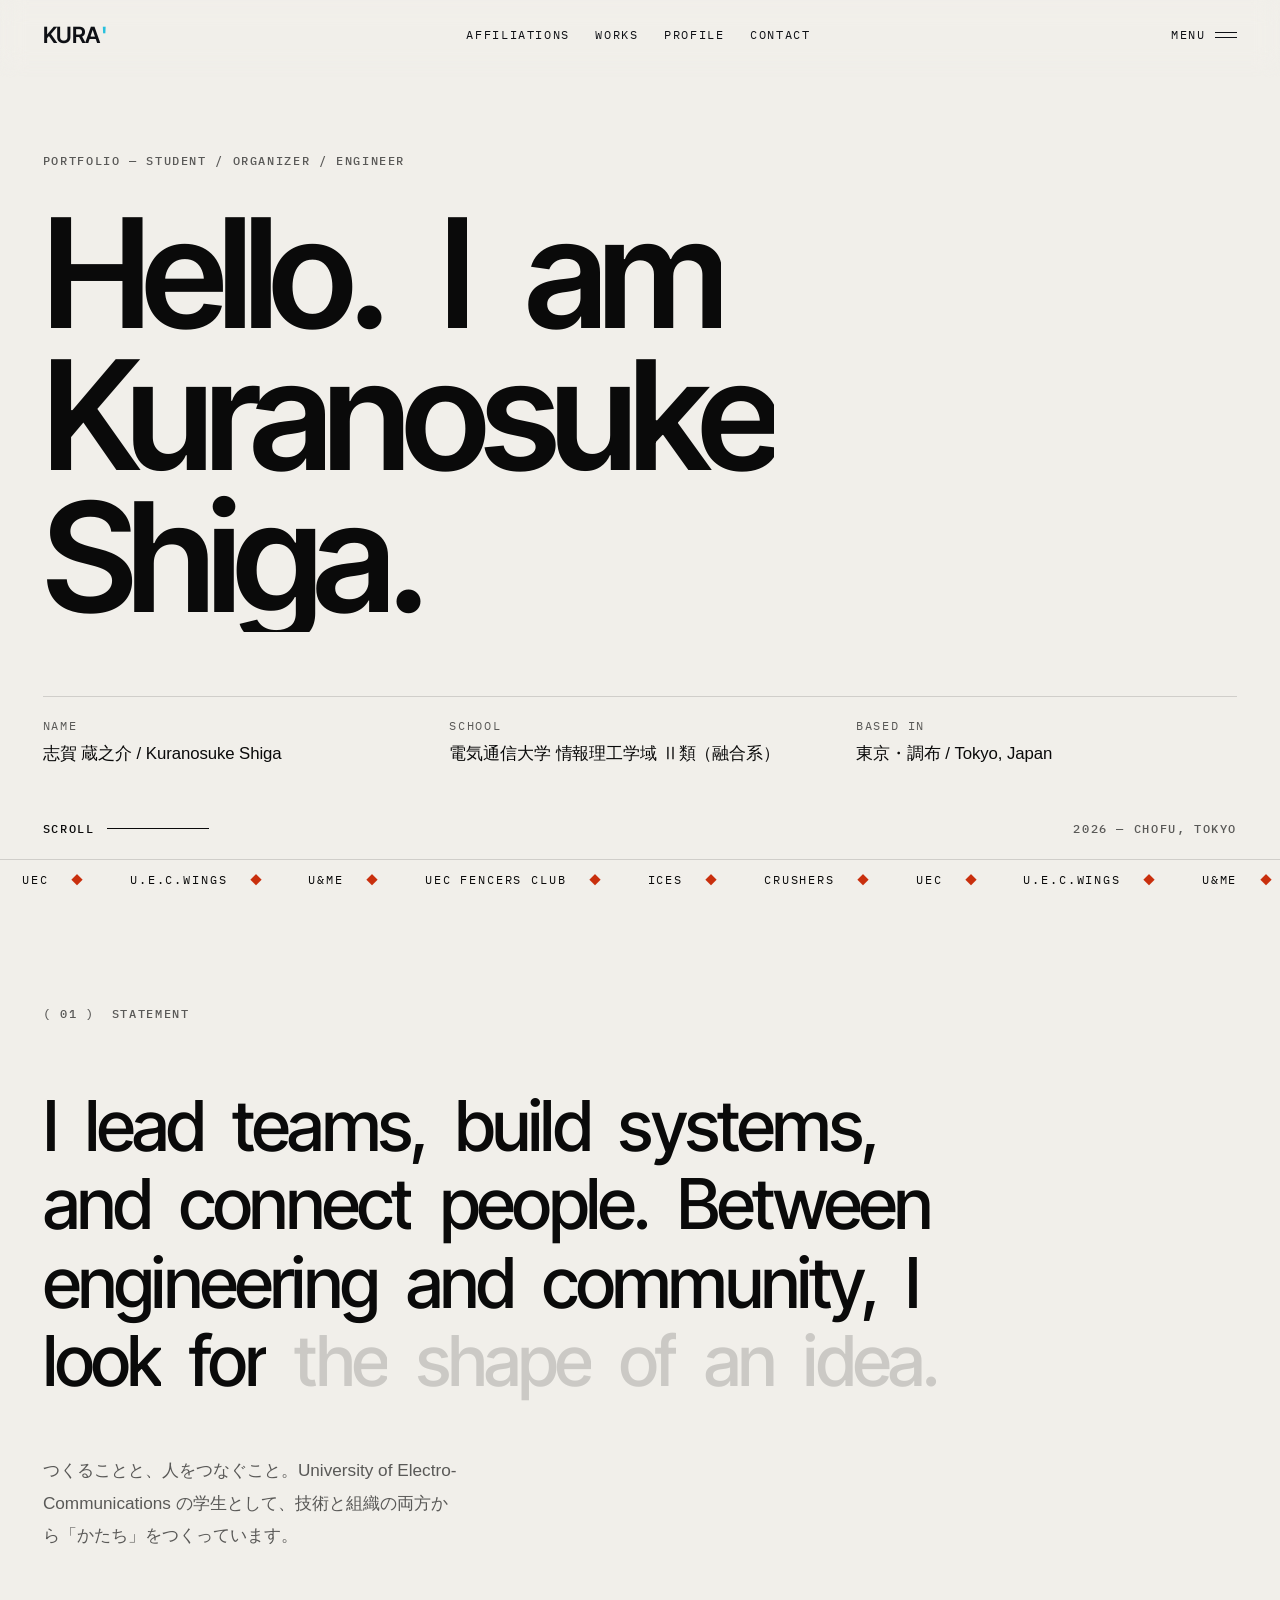
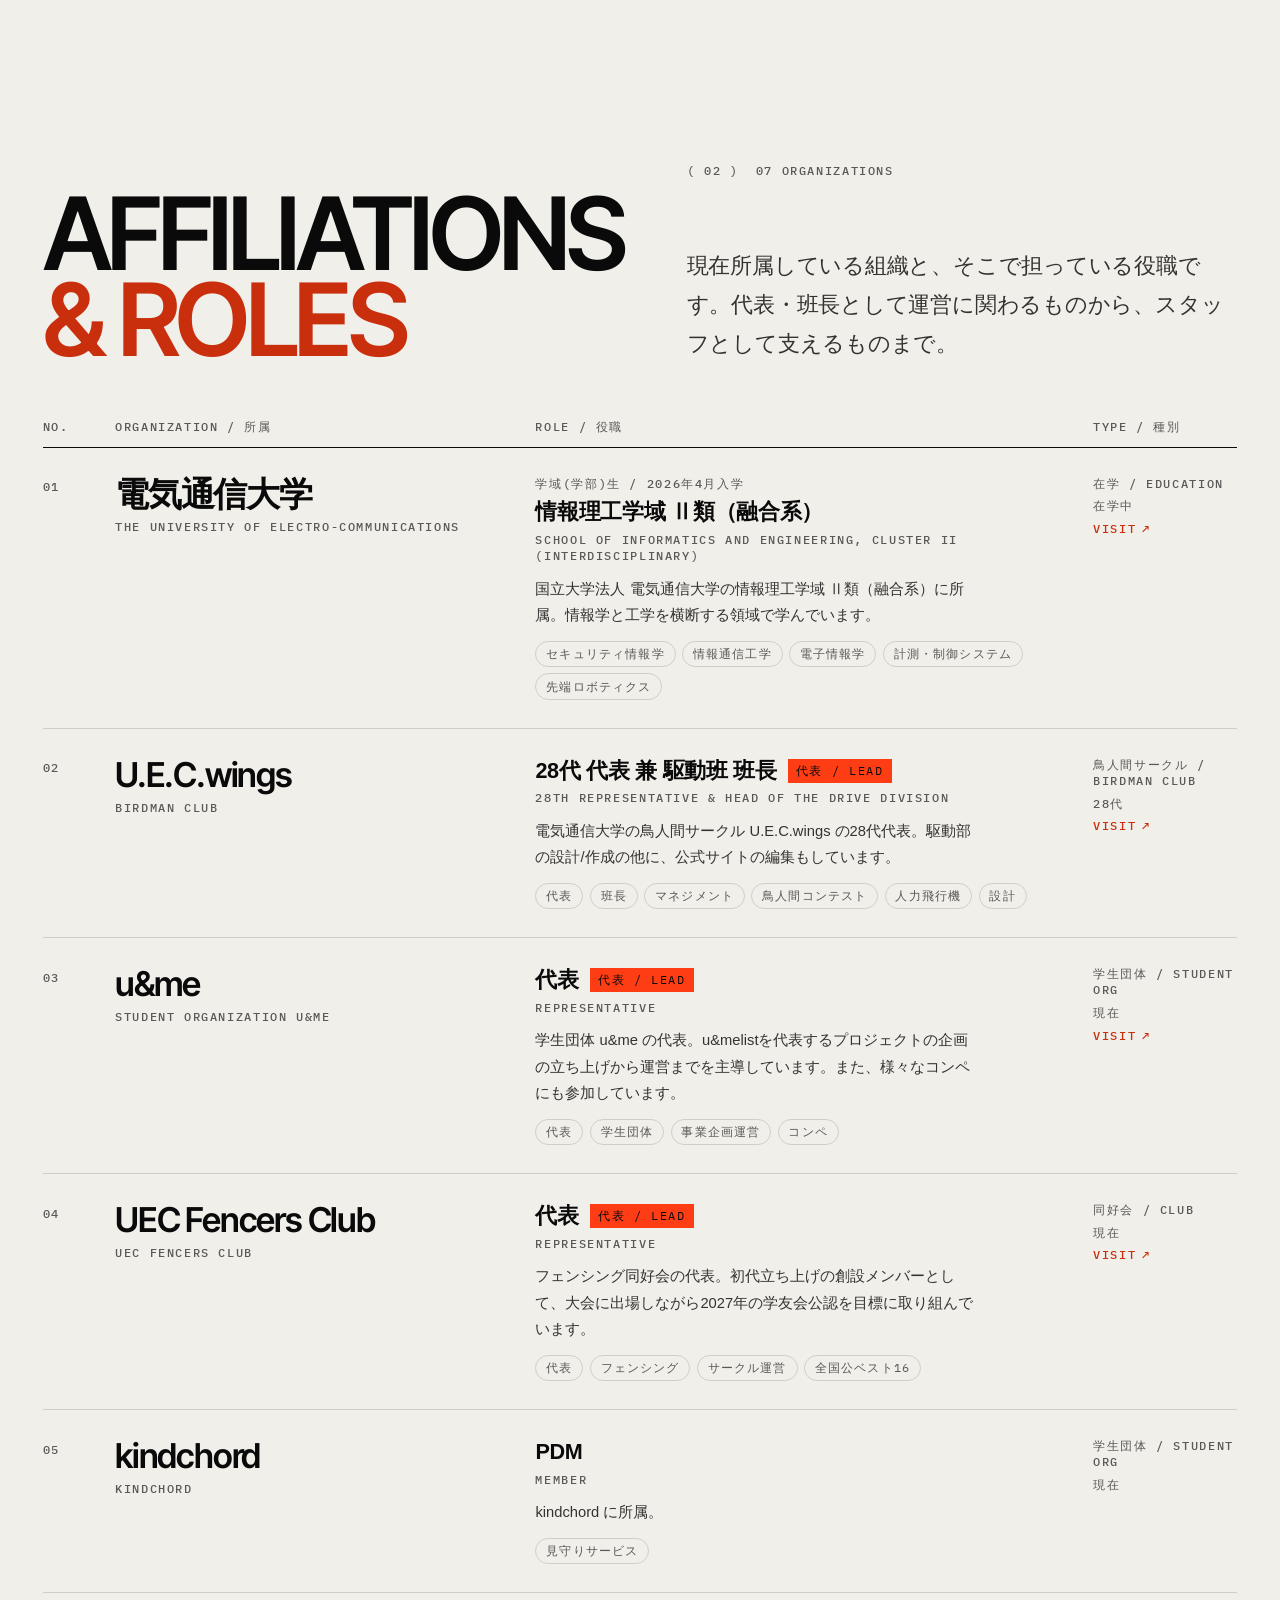
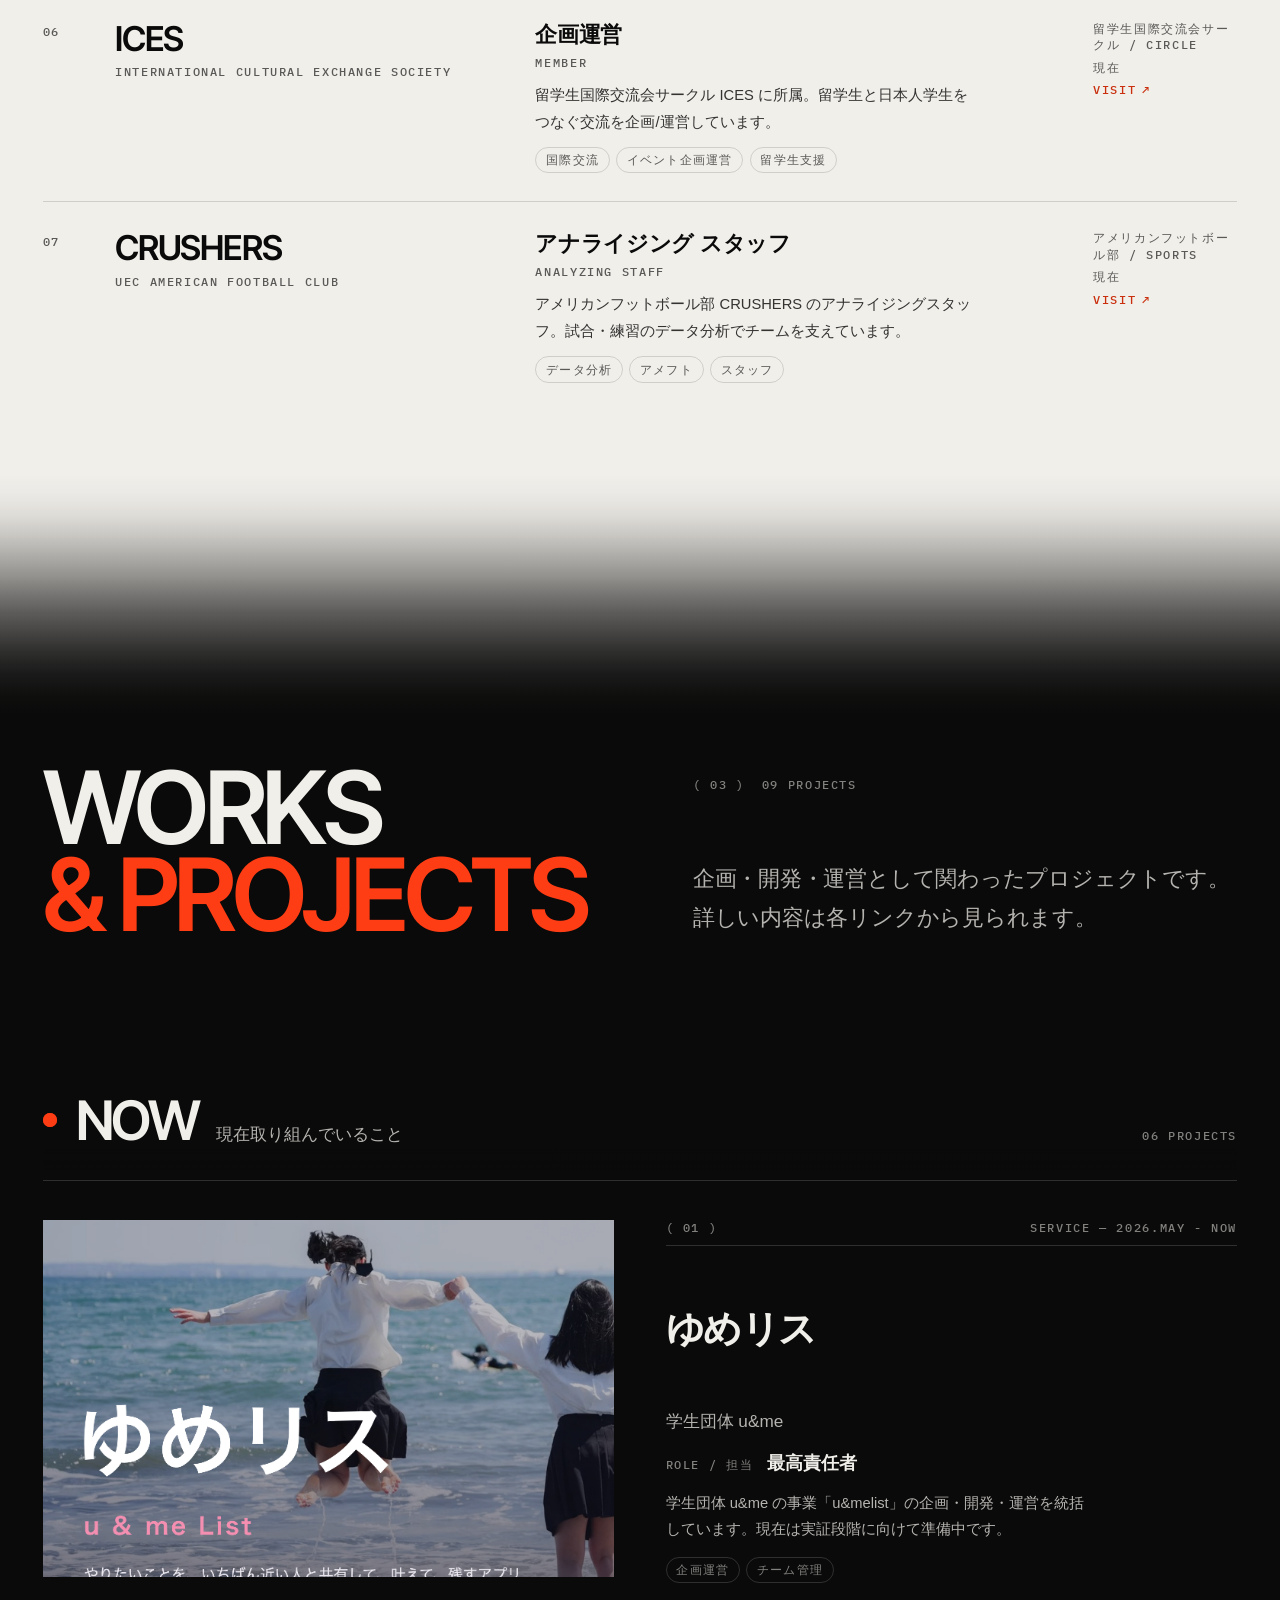
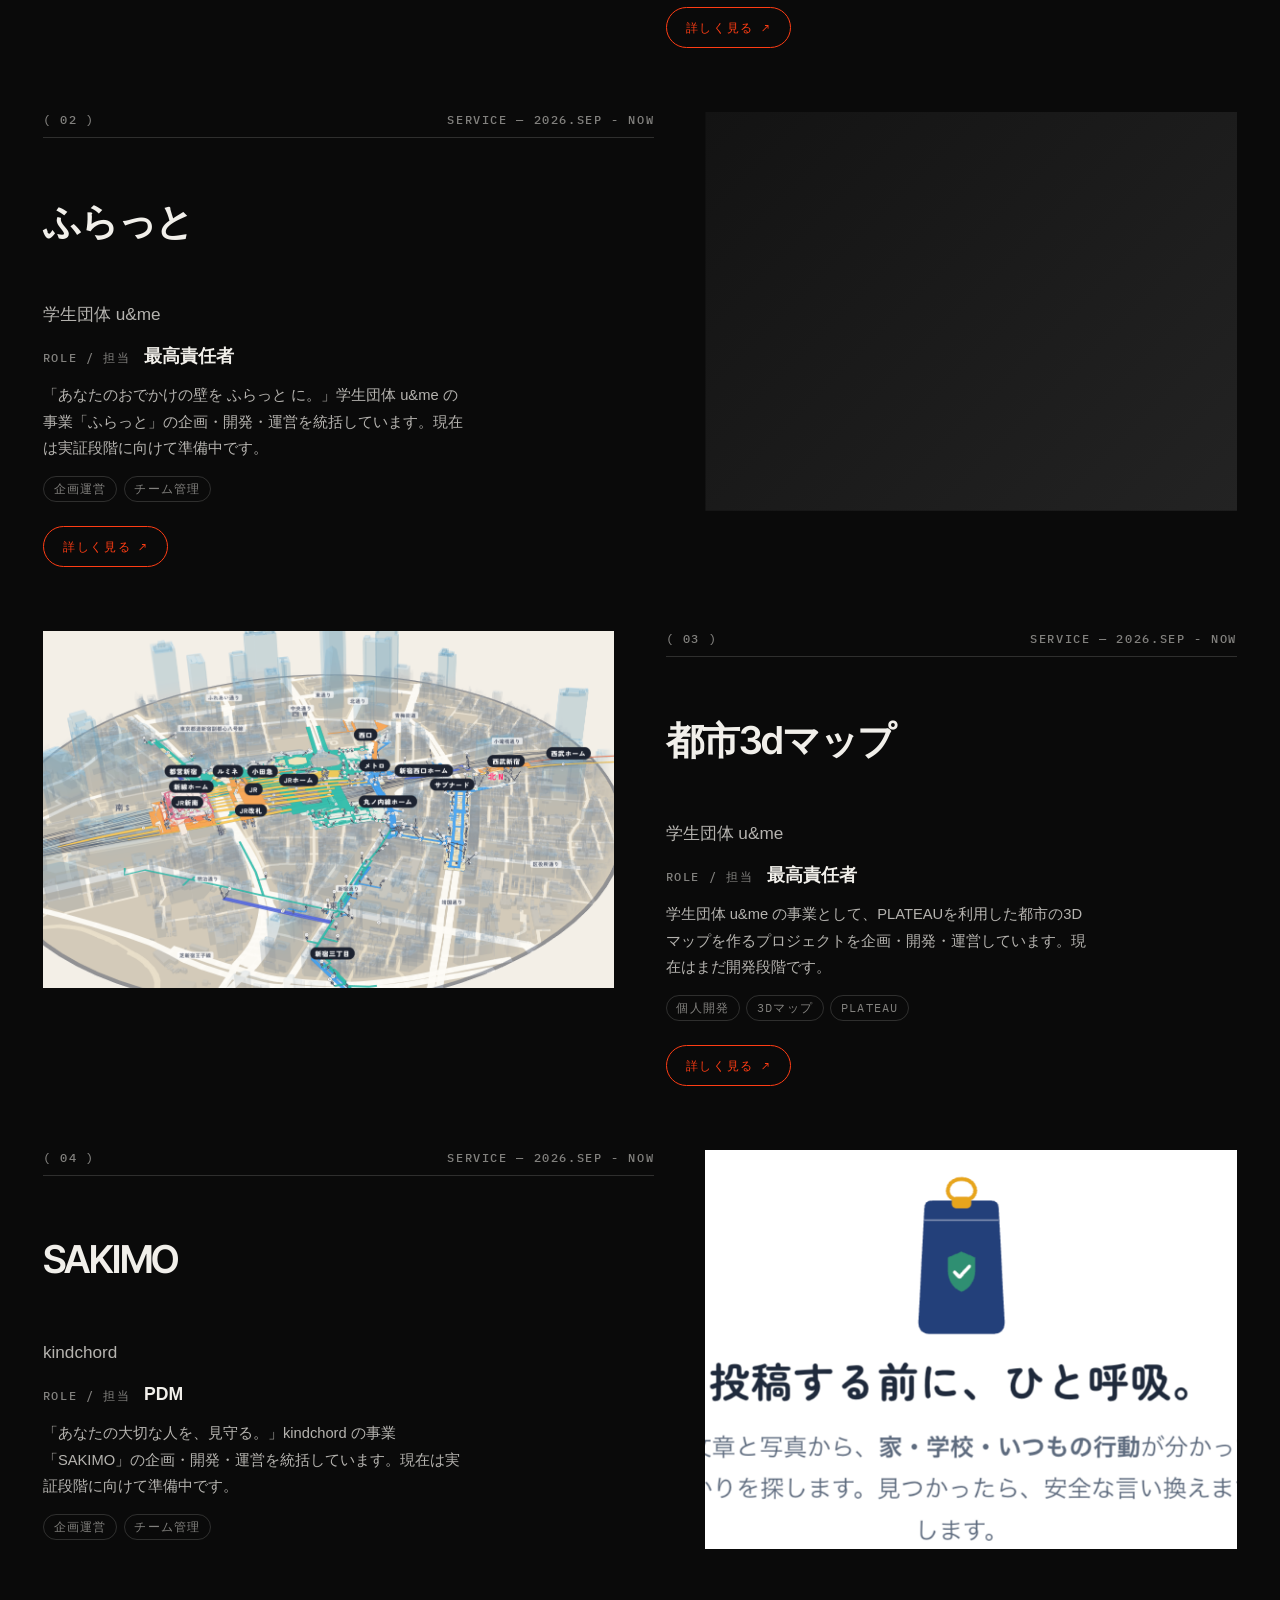
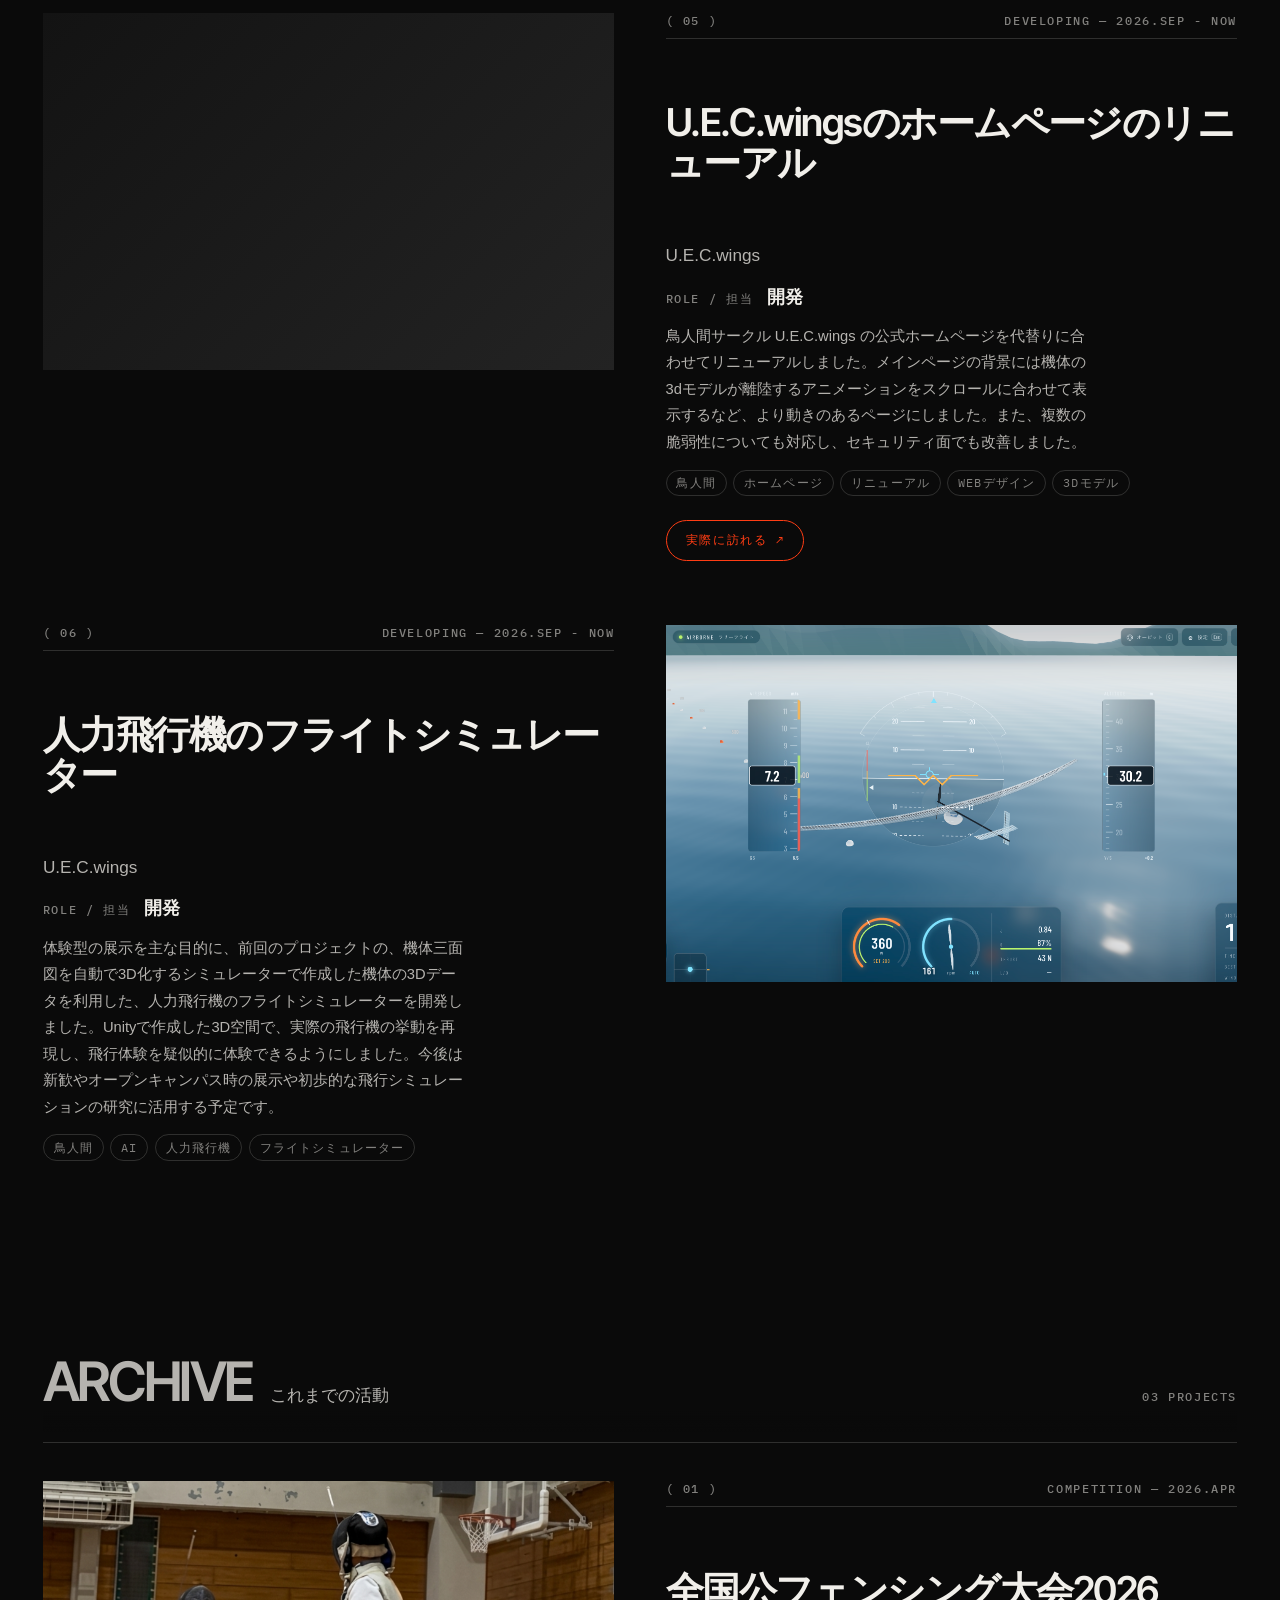
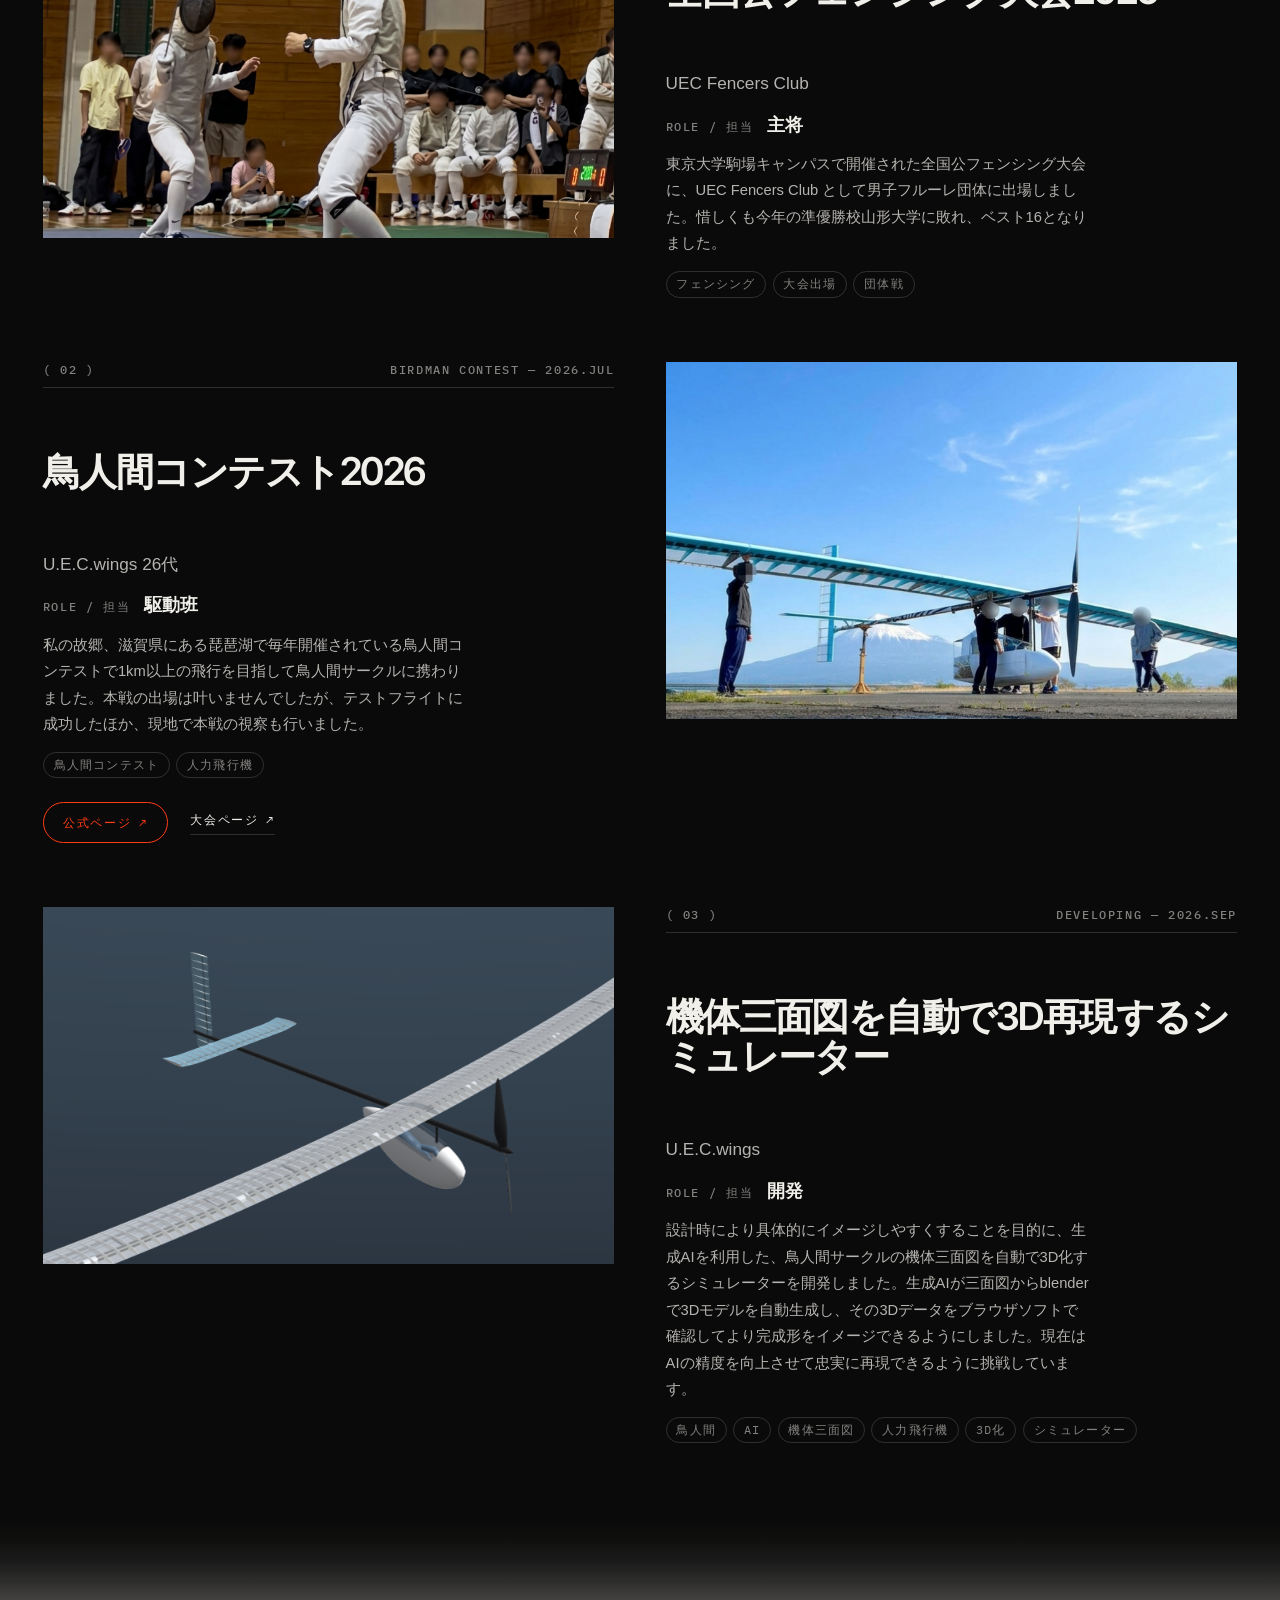
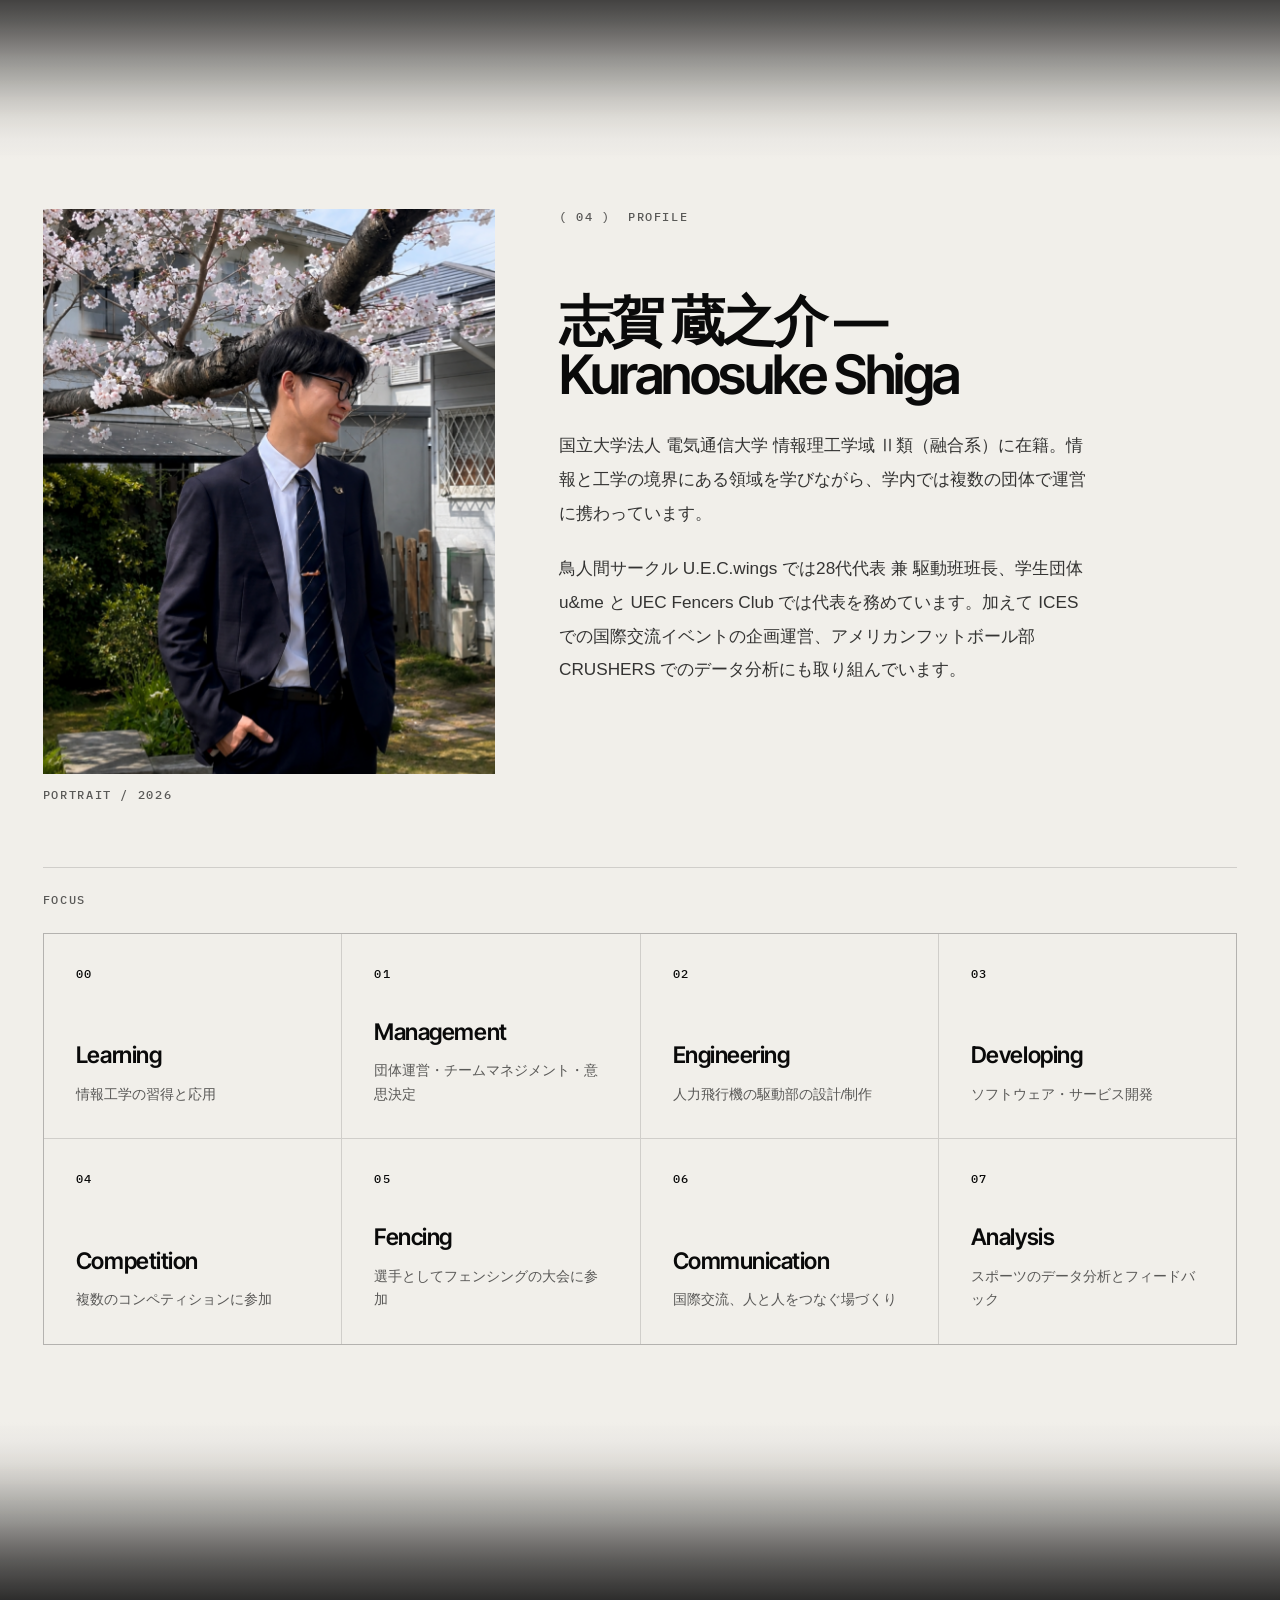
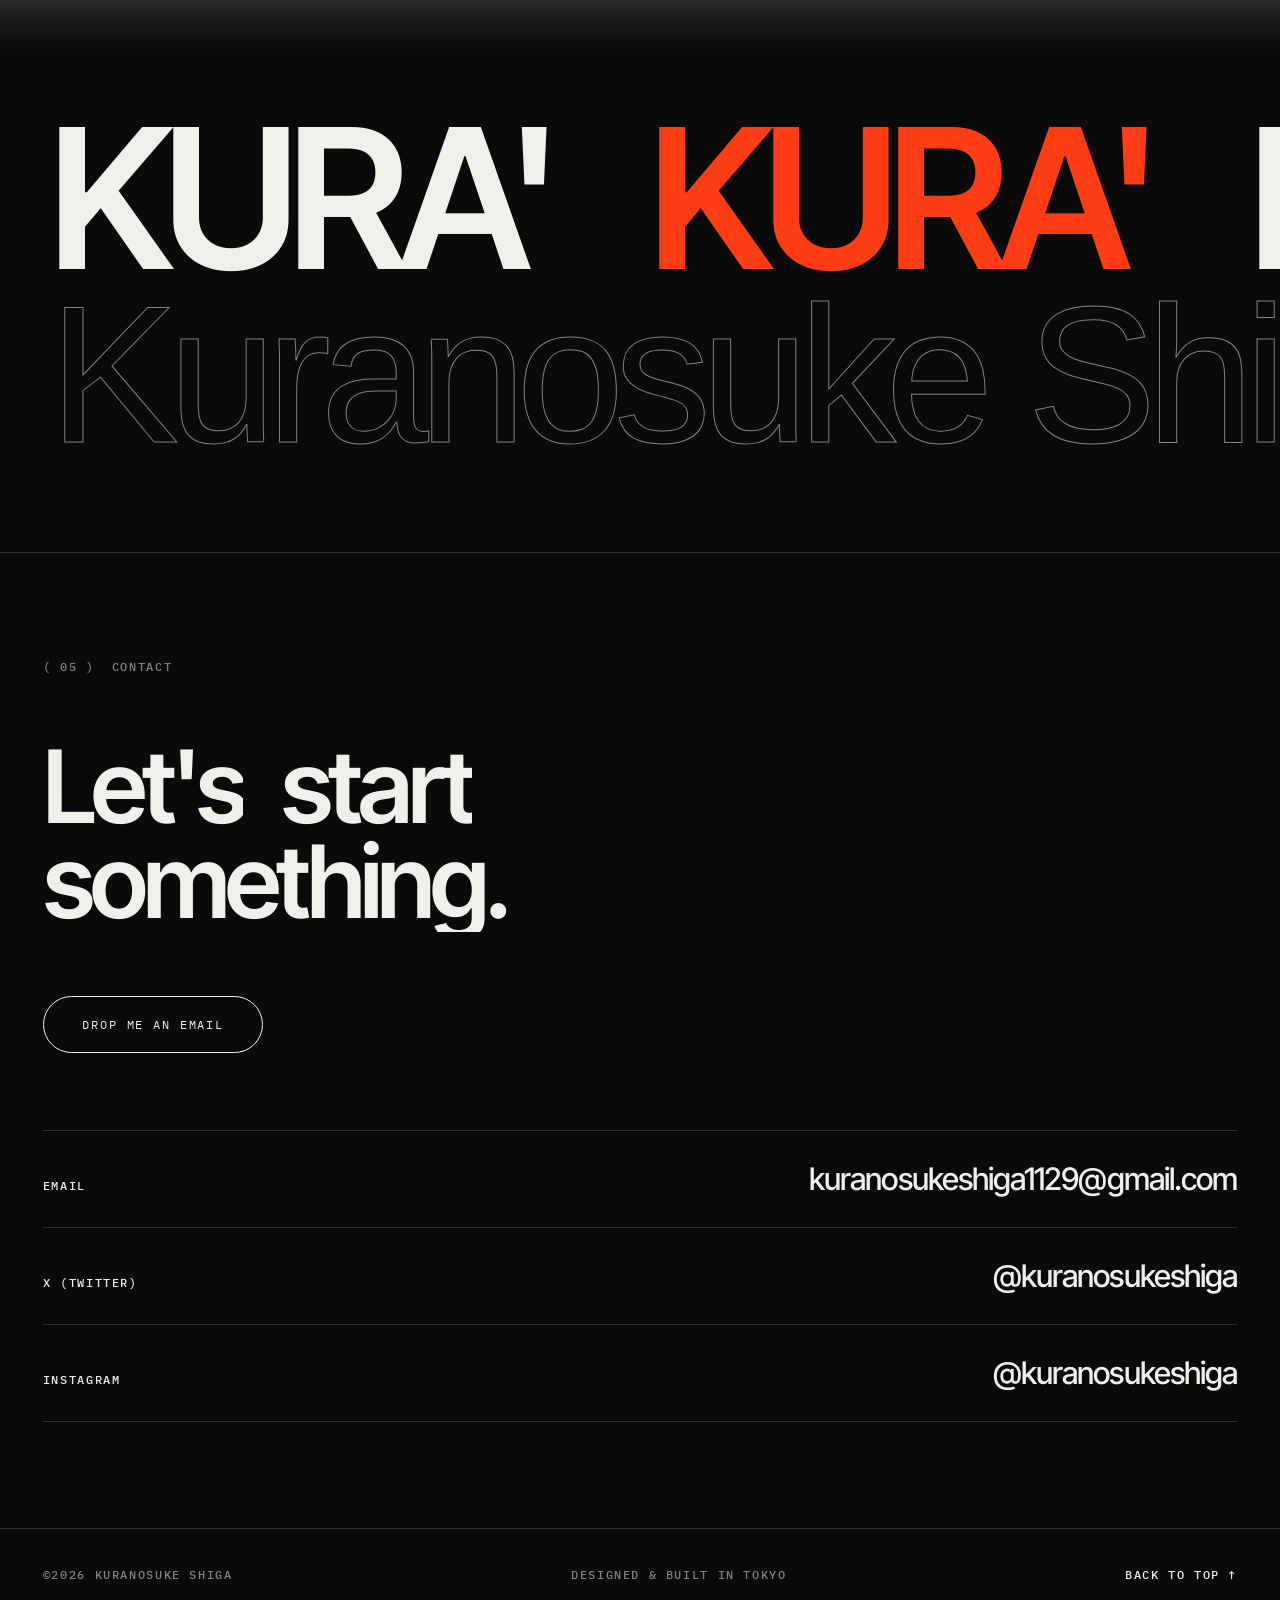
==== commit f7d093cd: "chore: サイトを更新 2026-10-12 22:55" ====
--- a/index.html
+++ b/index.html
@@ -71,6 +71,10 @@
   </button>
 </header>
 
+<!-- ヘッダーの裏を流れる文字をぼかす帯。透明なヘッダーに文字が重なって
+     読みづらくなるのを防ぐ。不要なら、この 1 行を消せば元に戻る。 -->
+<div class="head-scrim" aria-hidden="true"></div>
+
 <!-- ============ FULLSCREEN MENU ============ -->
 <div class="menu" id="menuPanel" role="dialog" aria-modal="true" aria-label="メニュー" hidden>
   <nav class="menu__list" id="menuList" aria-label="セクション"></nav>
--- a/css/tokens.css
+++ b/css/tokens.css
@@ -39,6 +39,8 @@
   --gutter: clamp(1.15rem, 0.6rem + 2.6vw, 3.5rem);
   --space-section: clamp(4rem, 3rem + 4.5vw, 8.5rem);
   /* 明るい面と暗い面をつなぐグラデーション帯の高さ */
+  /* 固定ヘッダーのおおよその高さ。固定見出しとアンカー位置で使う */
+  --head-h: clamp(3.5rem, 2.5rem + 2vw, 5rem);
   --seam-h: clamp(150px, 18vh + 6vw, 420px);
   --space-block: clamp(2.5rem, 1.8rem + 3vw, 5.5rem);
   --shell-max: 1680px;
--- a/css/base.css
+++ b/css/base.css
@@ -86,7 +86,7 @@
 .section-title span { color: var(--accent-text); }
 
 /* 固定ヘッダーの下に見出しが潜らないようにする */
-section[id] { scroll-margin-top: clamp(4.5rem, 9vh, 6.5rem); }
+section[id] { scroll-margin-top: calc(var(--head-h) + 0.75rem); }
 
 .section-title--sm {
   font-size: clamp(1.9rem, 1rem + 3vw, 3.6rem);
--- a/css/layout.css
+++ b/css/layout.css
@@ -22,6 +22,28 @@
 }
 
 .site-head.is-in { transform: translateY(0); }
+
+/* ヘッダーの裏に敷く、ぼかしの帯。背後の色をそのまま使うので
+   白い面でも黒い面でも馴染む。下端はマスクで消して境目を作らない。 */
+.head-scrim {
+  position: fixed;
+  inset: 0 0 auto 0;
+  height: calc(var(--head-h) + 0.75rem);
+  z-index: calc(var(--z-head) - 1);
+  pointer-events: none;
+  backdrop-filter: blur(12px);
+  -webkit-backdrop-filter: blur(12px);
+  -webkit-mask-image: linear-gradient(to bottom, #000 58%, transparent);
+  mask-image: linear-gradient(to bottom, #000 58%, transparent);
+  transform: translateY(-110%);
+  transition: transform var(--dur-mid) var(--ease-out-expo);
+}
+
+.site-head.is-in + .head-scrim { transform: translateY(0); }
+.site-head.is-hidden + .head-scrim { transform: translateY(-110%); }
+
+/* メニューを開いている間は不要 */
+body.is-locked .head-scrim { opacity: 0; }
 .site-head.is-hidden { transform: translateY(-110%); }
 
 .brand {
--- a/css/sections.css
+++ b/css/sections.css
@@ -285,16 +285,30 @@
 
 .works__grouphead {
   display: flex;
+  /* 画面の上端に貼り付き、ヘッダーの高さぶんの余白を自分の背景で埋める。
+     こうしないと、透明なヘッダーの裏をカードの文字が流れて見えてしまう。 */
   position: sticky;
-  top: clamp(3.25rem, 7vh, 4.5rem);
+  top: 0;
   z-index: 2;
   background: var(--surface);
-  padding-top: 0.75rem;
+  padding-top: var(--head-h);
   flex-wrap: wrap;
   align-items: baseline;
   justify-content: space-between;
   gap: 0.75rem 2rem;
   margin-bottom: clamp(1.25rem, 2.5vw, 2rem);
+}
+
+/* 固定見出しの下端。カードの文字がすっと消えながら潜るようにする */
+.works__grouphead::after {
+  content: "";
+  position: absolute;
+  top: 100%;
+  left: 0;
+  right: 0;
+  height: 1.4rem;
+  pointer-events: none;
+  background: linear-gradient(to bottom, var(--surface), transparent);
 }
 
 .works__grouptitle {
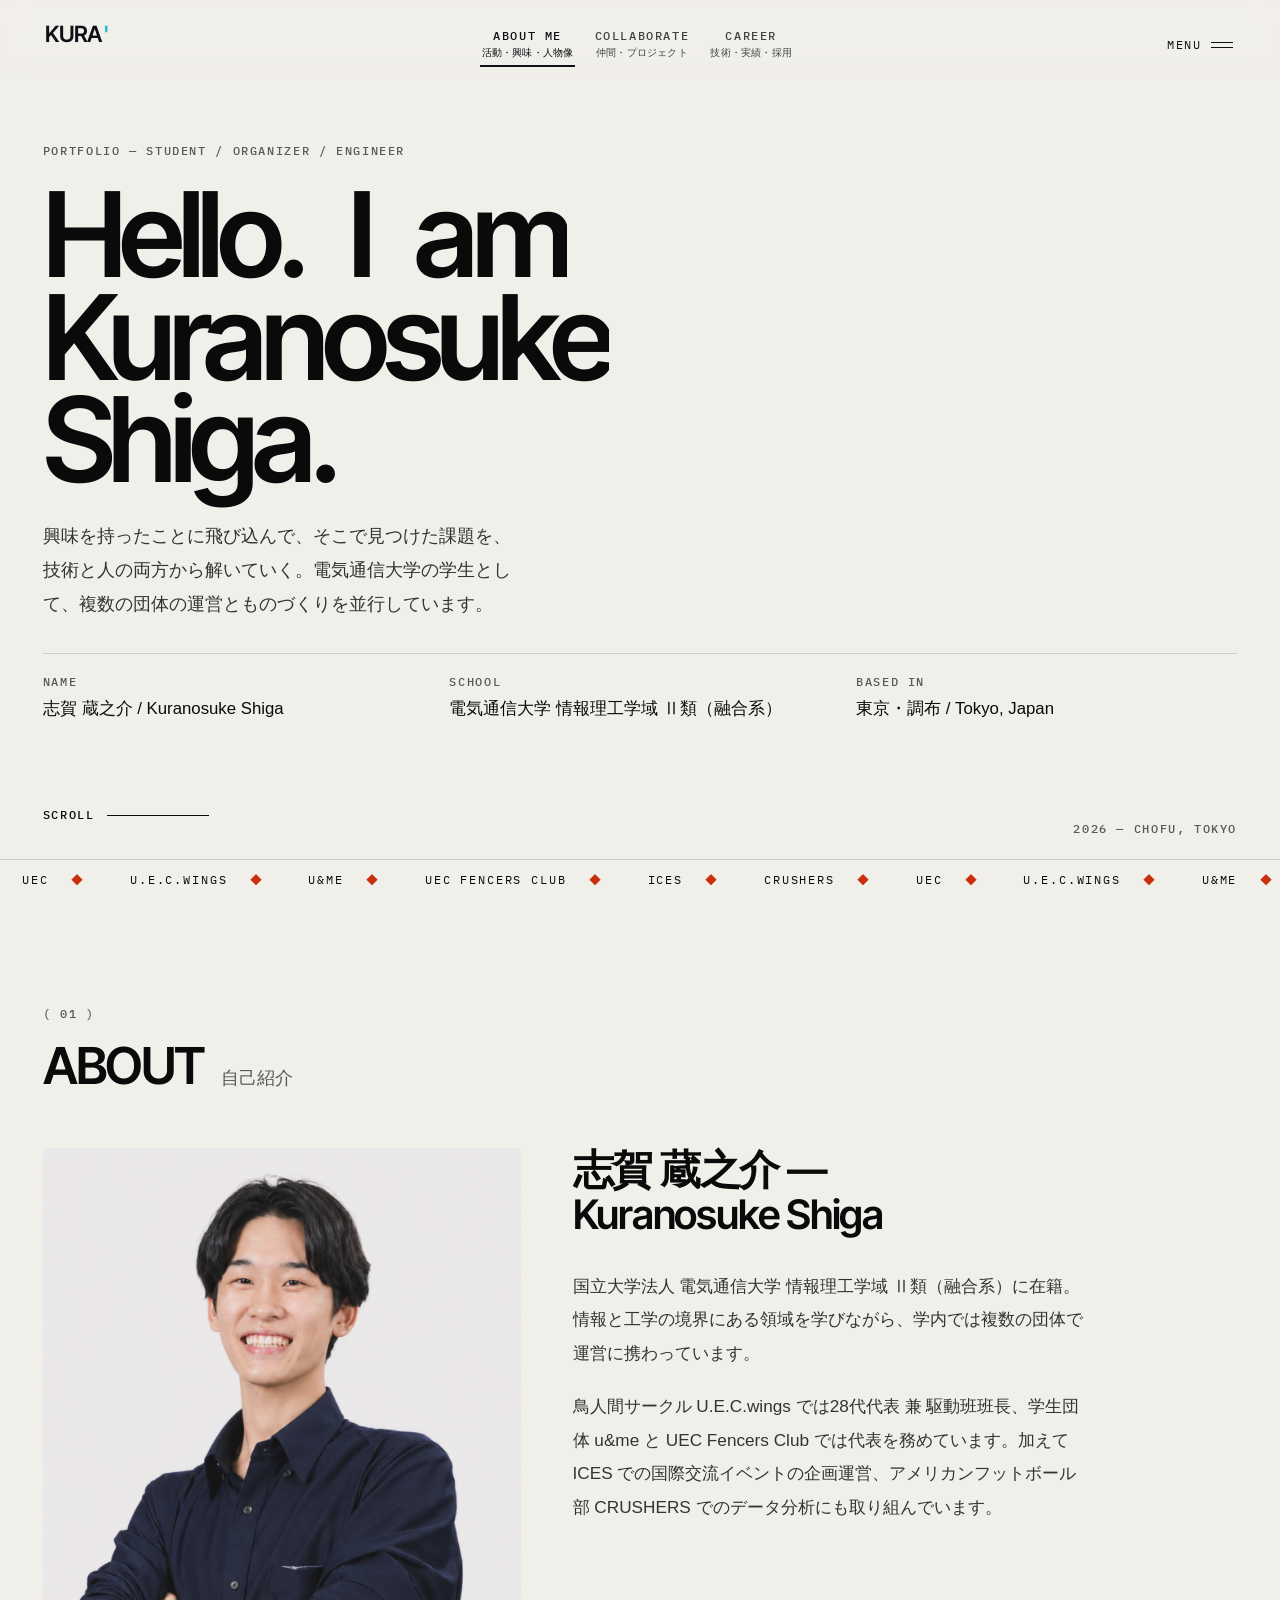
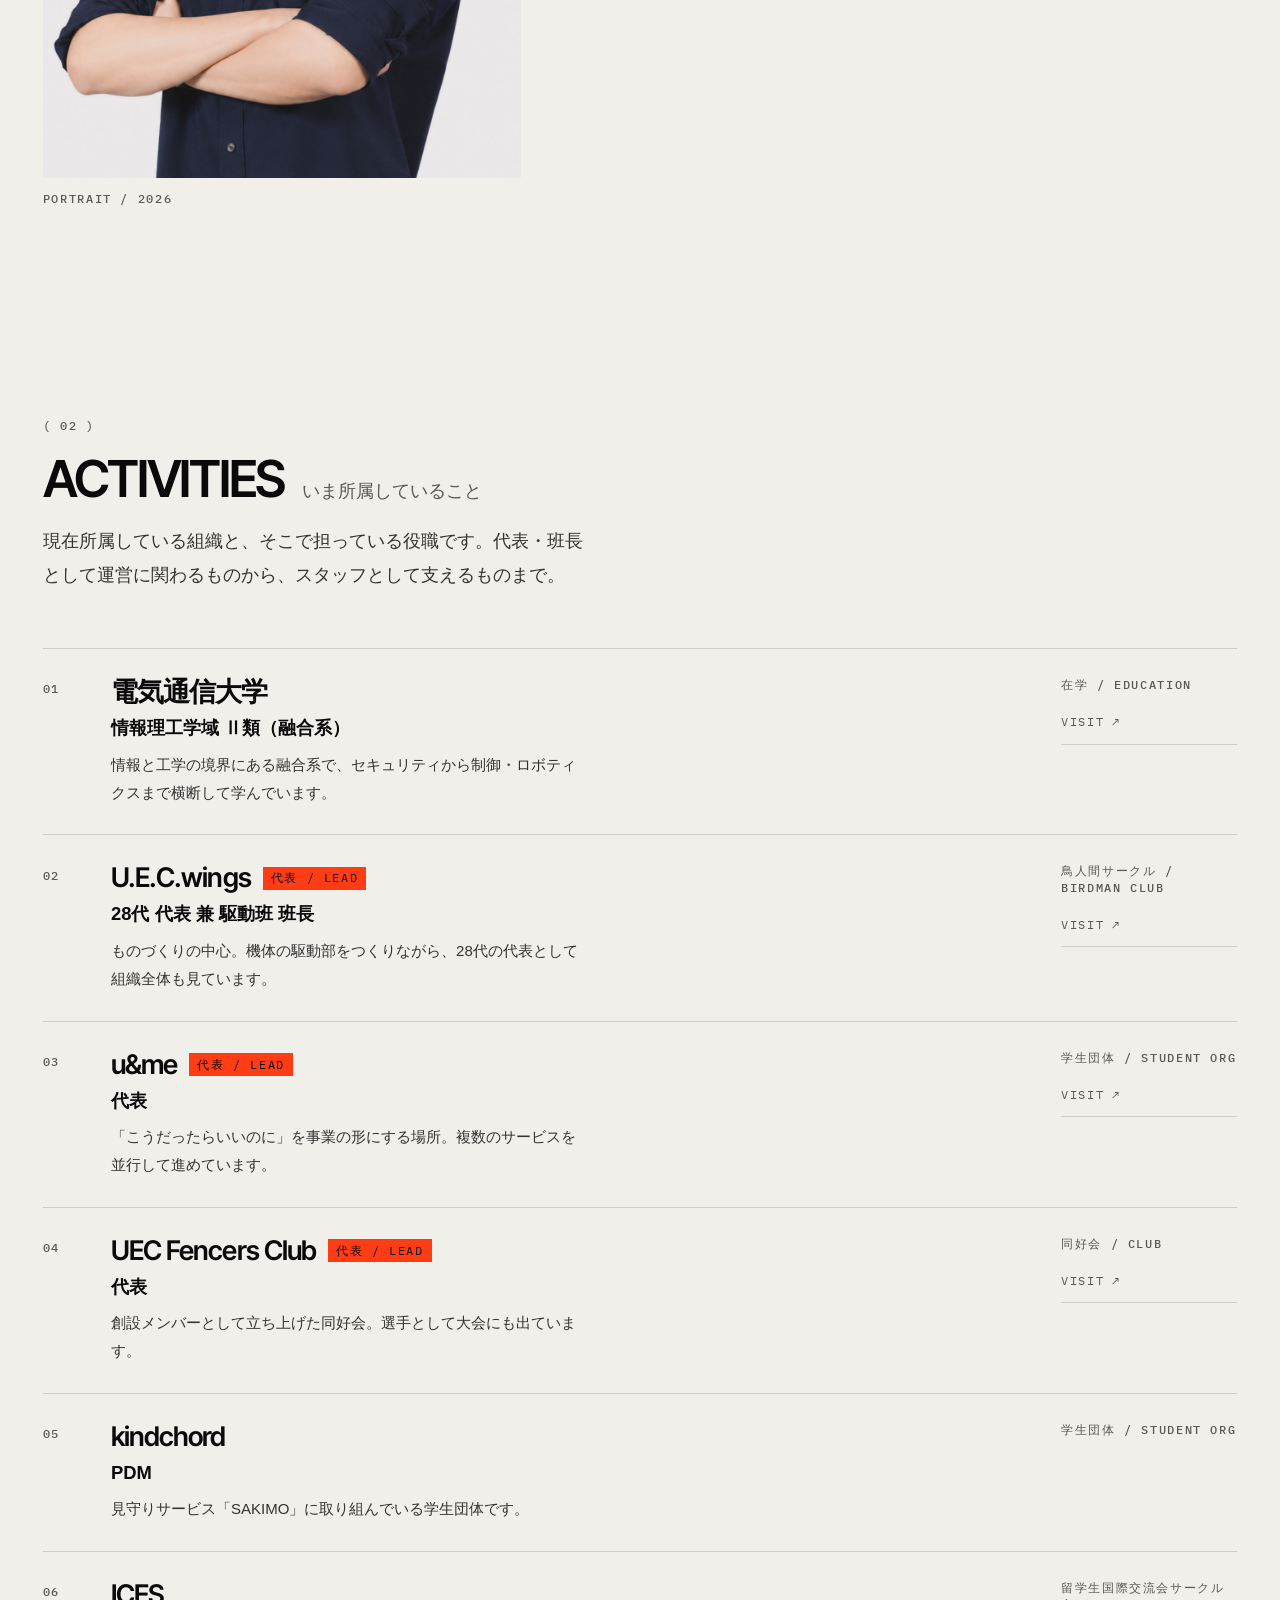
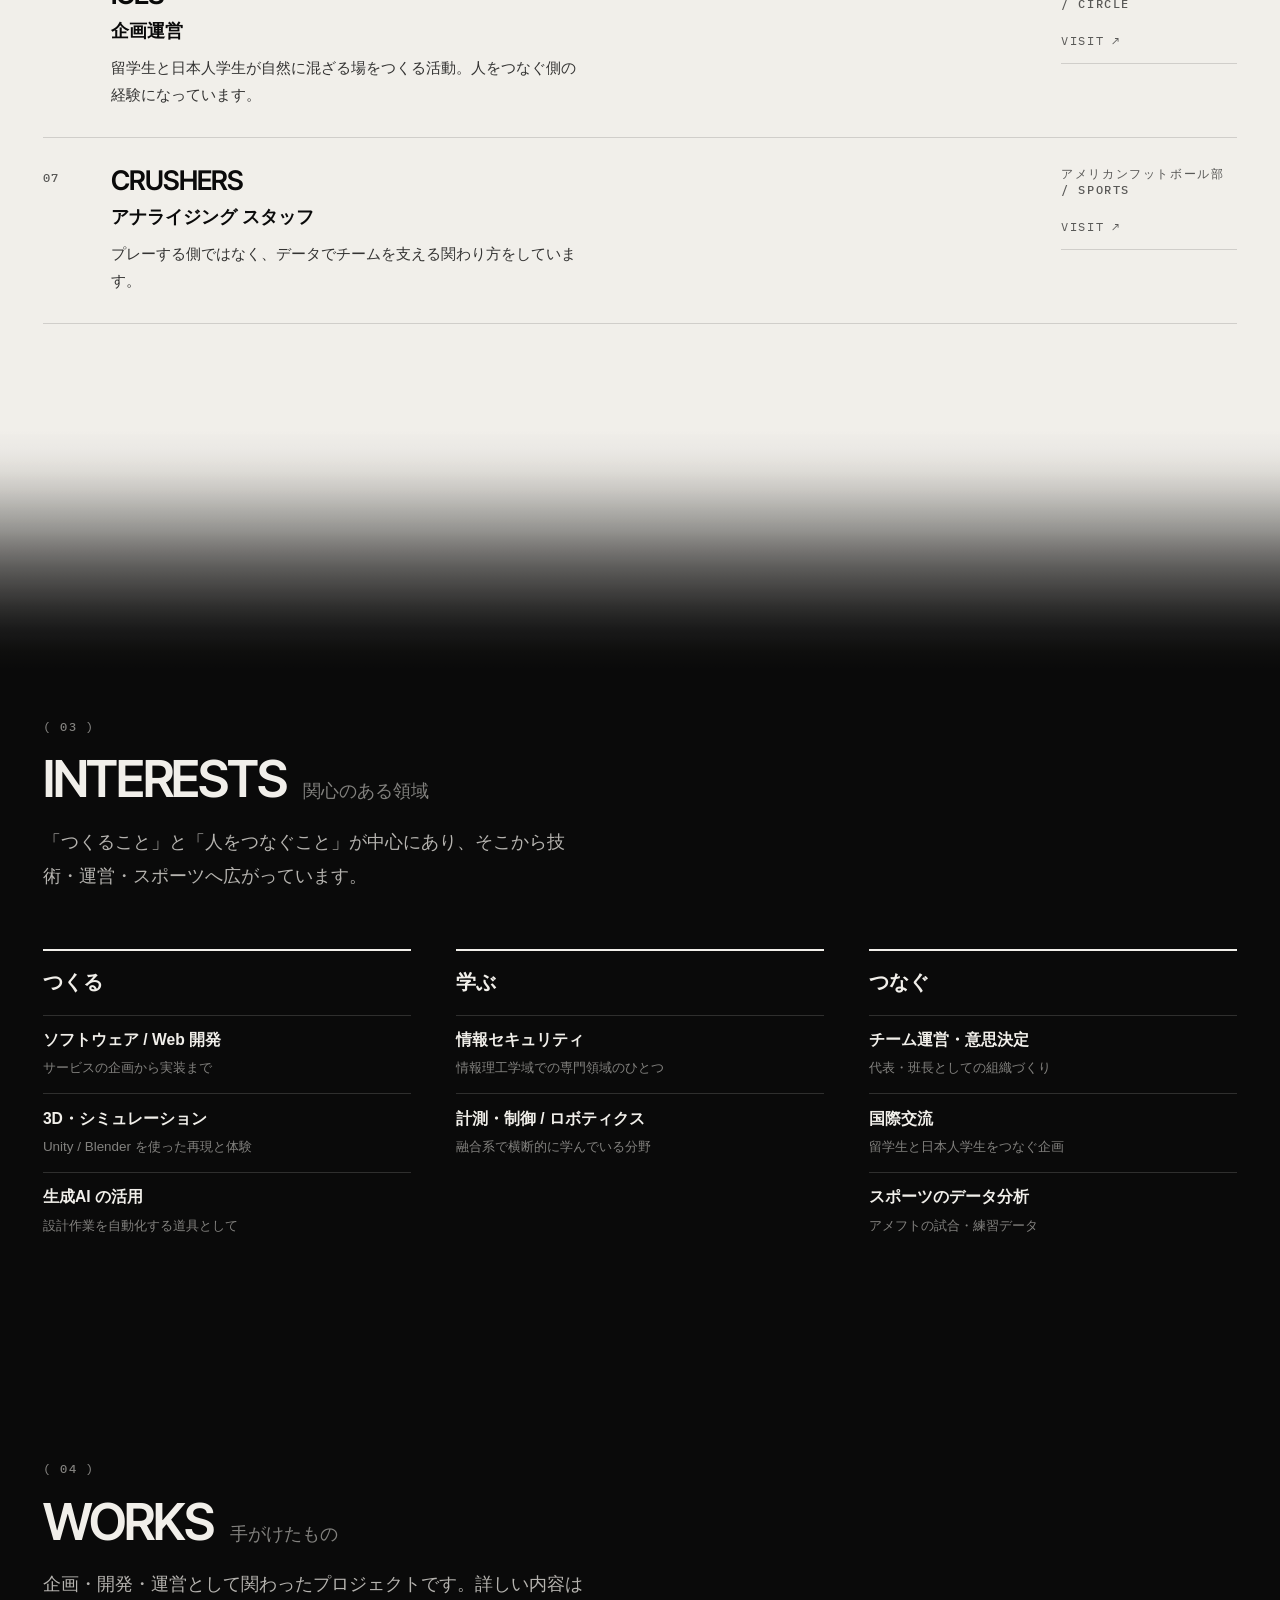
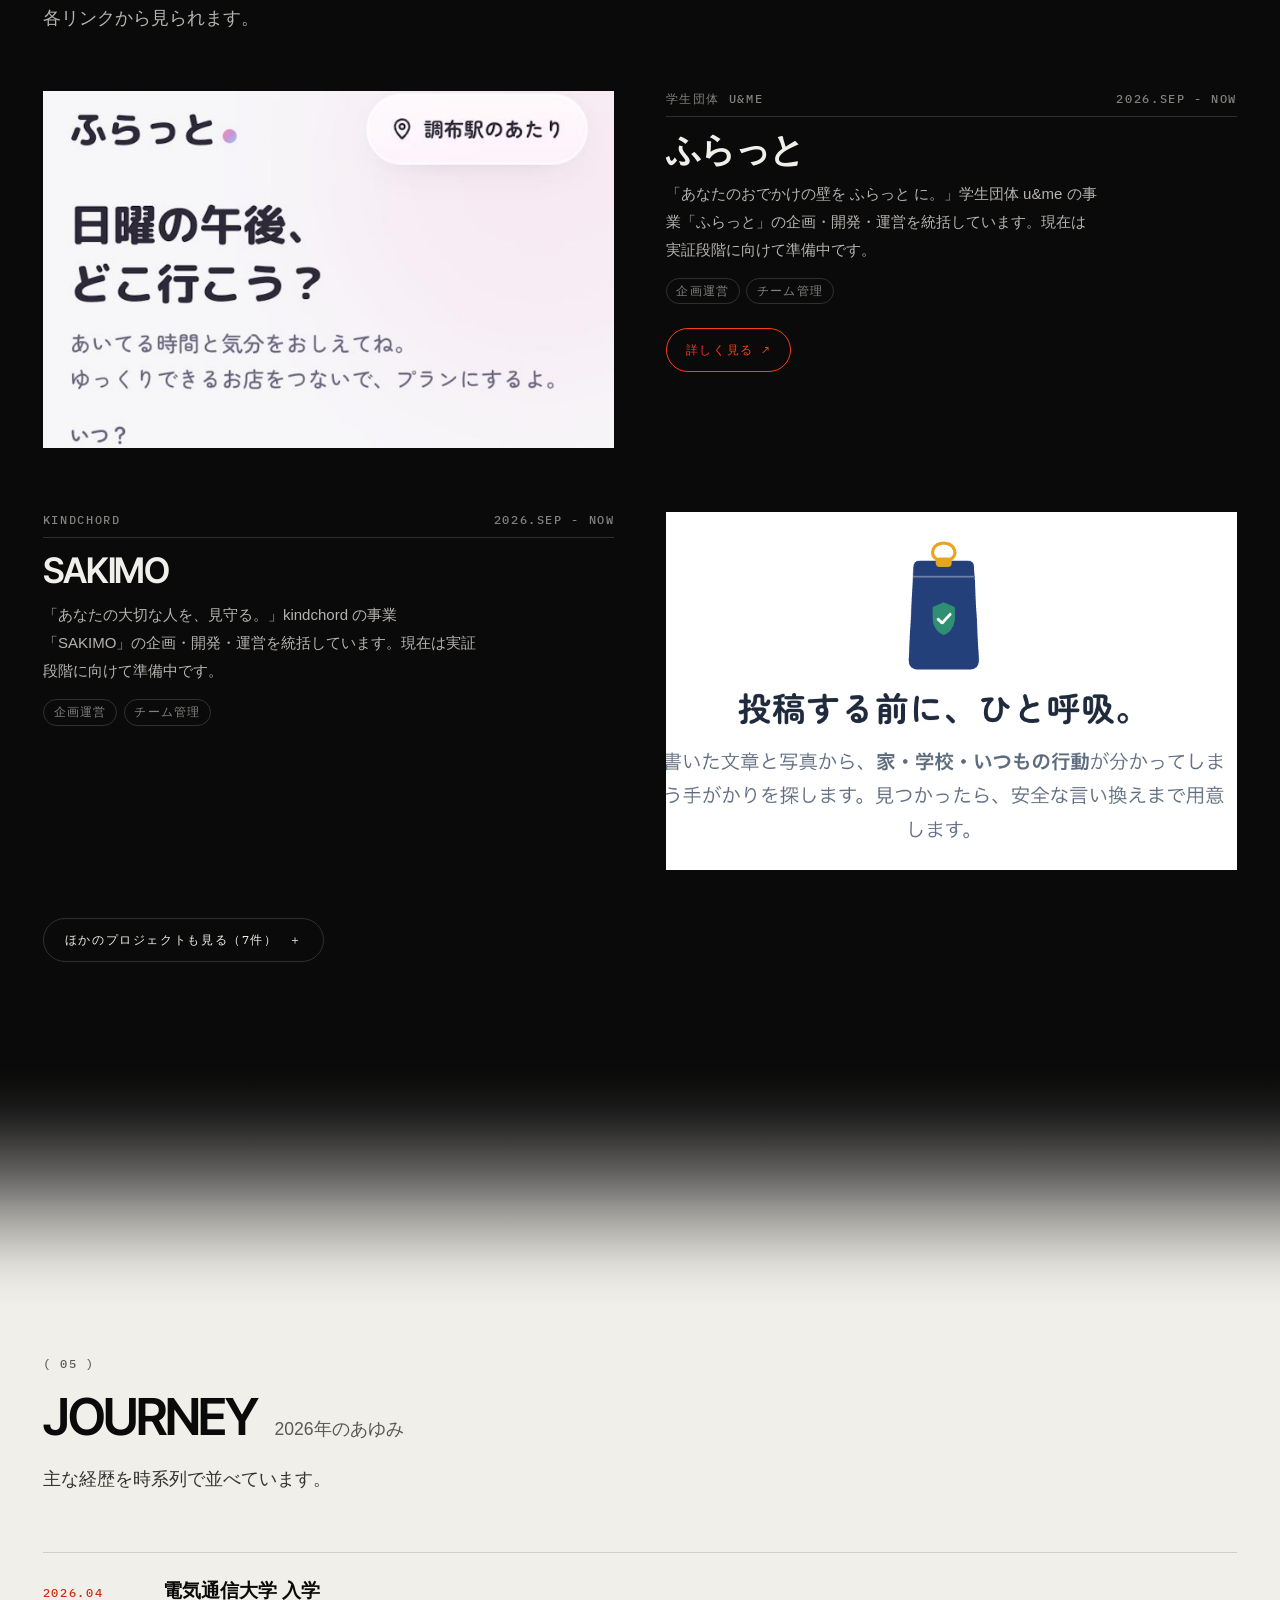
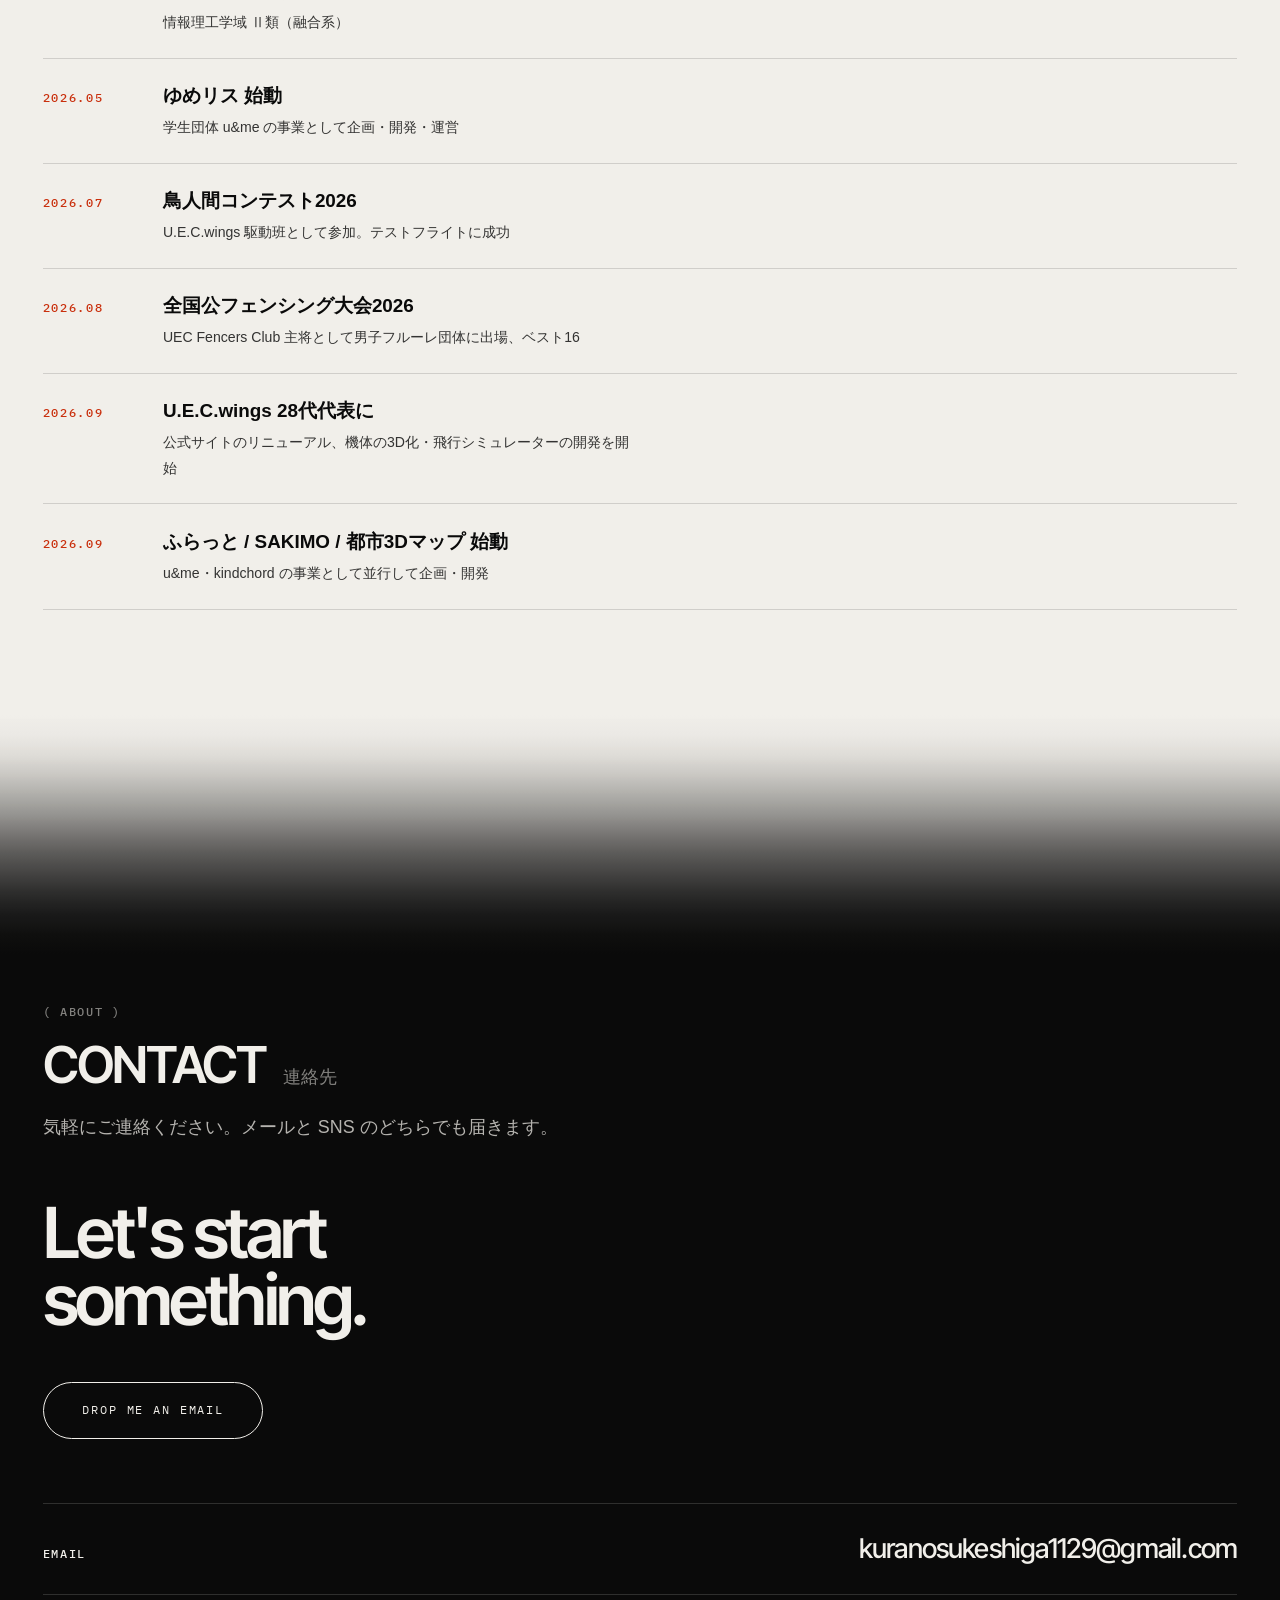
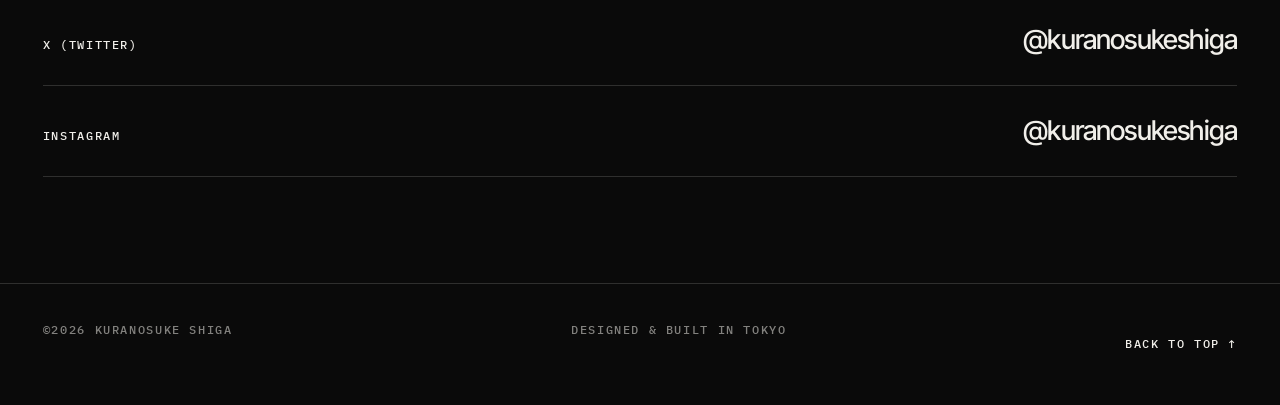
==== commit 1df26417: "chore: サイトを更新 2026-10-19 09:23" ====
--- a/index.html
+++ b/index.html
@@ -3,10 +3,14 @@
 <head>
 <meta charset="utf-8" />
 <meta name="viewport" content="width=device-width, initial-scale=1" />
-<title>KURA' | Kuranosuke Shiga</title>
-<meta name="description" content="志賀蔵之介（Kuranosuke Shiga）のポートフォリオ。電気通信大学 情報理工学域 II類（融合系）。U.E.C.wings 28代代表、学生団体 u&me 代表、UEC Fencers Club 代表ほか。" />
+<title>KURA' | 志賀 蔵之介のポートフォリオ</title>
+<meta name="description" content="志賀蔵之介（Kuranosuke Shiga）のポートフォリオ。電気通信大学 情報理工学域 Ⅱ類（融合系）。U.E.C.wings 28代代表、学生団体 u&me 代表、UEC Fencers Club 代表ほか。活動・プロジェクト・技術を、目的別の3つの見方で紹介しています。" />
 <meta name="author" content="Kuranosuke Shiga" />
 <meta name="theme-color" content="#0b0b0b" />
+
+<!-- JS が動く環境でだけ「出現前は隠す」スタイルを有効にする。
+     JS が失敗しても文字や画像が消えないようにするための保険。 -->
+<script>document.documentElement.classList.add("js");</script>
 
 <!-- SNS シェア用の設定。
      og:url / og:image / twitter:image は「絶対URL」でないとクローラーが読めません。
@@ -16,8 +20,8 @@
 <meta property="og:site_name" content="KURA'" />
 <meta property="og:locale" content="ja_JP" />
 <meta property="og:url" content="https://1129kurakura.github.io/portfolio/" />
-<meta property="og:title" content="KURA' | Kuranosuke Shiga" />
-<meta property="og:description" content="志賀蔵之介のポートフォリオ。所属と役職、活動の記録。" />
+<meta property="og:title" content="KURA' | 志賀 蔵之介のポートフォリオ" />
+<meta property="og:description" content="電気通信大学の学生。複数の学生団体で代表を務めながら、Web・3D・生成AI を使ったプロダクト開発に取り組んでいます。" />
 <meta property="og:image" content="https://1129kurakura.github.io/portfolio/assets/images/og.jpg" />
 <meta property="og:image:width" content="1200" />
 <meta property="og:image:height" content="630" />
@@ -29,21 +33,19 @@
 <link rel="icon" href="assets/images/favicon.svg" type="image/svg+xml" />
 <link rel="preconnect" href="https://fonts.googleapis.com" />
 <link rel="preconnect" href="https://fonts.gstatic.com" crossorigin />
-<link rel="preload" as="style" href="https://fonts.googleapis.com/css2?family=Inter+Tight:wght@400;500;600;700&family=IBM+Plex+Mono:wght@400;500&display=swap" />
 <link rel="stylesheet" href="https://fonts.googleapis.com/css2?family=Inter+Tight:wght@400;500;600;700&family=IBM+Plex+Mono:wght@400;500&display=swap" />
-
-<!-- JS が動く環境でだけ「出現前は隠す」スタイルを有効にする。
-     JS が失敗しても文字や画像が消えないようにするための保険。 -->
-<script>document.documentElement.classList.add("js");</script>
 
 <link rel="stylesheet" href="css/tokens.css" />
 <link rel="stylesheet" href="css/base.css" />
 <link rel="stylesheet" href="css/layout.css" />
 <link rel="stylesheet" href="css/components.css" />
 <link rel="stylesheet" href="css/sections.css" />
+<link rel="stylesheet" href="css/views.css" />
 </head>
 
 <body>
+<a class="skip-link" href="#viewRoot">本文へスキップ</a>
+
 <!-- ============ LOADER ============ -->
 <div class="loader" id="loader" aria-hidden="true">
   <div class="loader__mark"><span class="loader__word">KURA</span><span class="loader__tick">'</span></div>
@@ -51,20 +53,16 @@
   <div class="loader__bar"><i id="loaderBar"></i></div>
 </div>
 
-<!-- ============ CURSOR ============ -->
 <div class="progress" aria-hidden="true"><i id="progressBar"></i></div>
 <div class="cursor" id="cursor" aria-hidden="true"><span class="cursor__dot"></span><span class="cursor__ring"></span></div>
-<div class="hover-media" id="hoverMedia" aria-hidden="true"></div>
 
 <!-- ============ HEADER ============ -->
 <header class="site-head" id="siteHead">
   <a class="brand" href="#top" data-cursor="link"><span class="brand__word">KURA</span><span class="brand__tick">'</span></a>
-  <nav class="site-nav" aria-label="メインナビゲーション">
-    <a href="#affiliations" data-cursor="link">AFFILIATIONS</a>
-    <a href="#works" data-cursor="link">WORKS</a>
-    <a href="#profile" data-cursor="link">PROFILE</a>
-    <a href="#contact" data-cursor="link">CONTACT</a>
-  </nav>
+
+  <!-- 閲覧モードの切り替え。タブとして読み上げられます。 -->
+  <div class="switch" id="viewSwitch" role="tablist" aria-label="閲覧モードの切り替え"></div>
+
   <button class="menu-btn" id="menuBtn" type="button" aria-expanded="false" aria-controls="menuPanel" data-cursor="link">
     <span class="menu-btn__label" data-open="MENU" data-close="CLOSE">MENU</span>
     <span class="menu-btn__lines" aria-hidden="true"><i></i><i></i></span>
@@ -77,6 +75,10 @@
 
 <!-- ============ FULLSCREEN MENU ============ -->
 <div class="menu" id="menuPanel" role="dialog" aria-modal="true" aria-label="メニュー" hidden>
+  <div class="menu__views">
+    <p class="mono-label menu__viewslabel">閲覧モード</p>
+    <div class="switch switch--stack" id="viewSwitchMobile" role="tablist" aria-label="閲覧モードの切り替え（メニュー内）"></div>
+  </div>
   <nav class="menu__list" id="menuList" aria-label="セクション"></nav>
   <div class="menu__foot">
     <p class="mono-label">GET IN TOUCH</p>
@@ -84,103 +86,11 @@
   </div>
 </div>
 
-<main id="top">
-  <!-- ============ HERO ============ -->
-  <section class="hero surface-paper" aria-labelledby="hero-heading">
-    <div class="shell hero__inner">
-      <p class="mono-label hero__eyebrow rise" id="heroEyebrow"></p>
-      <h1 class="hero__title" id="hero-heading" data-split="words"></h1>
-      <div class="hero__meta" id="heroMeta"></div>
-    </div>
-    <div class="hero__foot shell">
-      <a class="scroll-cue" href="#statement" data-cursor="link">
-        <span class="mono-label">SCROLL</span>
-        <span class="scroll-cue__line" aria-hidden="true"></span>
-      </a>
-      <p class="mono-label hero__year" id="heroYear"></p>
-    </div>
-    <div class="ticker" aria-hidden="true"><div class="ticker__track" id="heroTicker"></div></div>
-  </section>
+<!-- モード切り替えを読み上げに伝えるための領域 -->
+<p class="sr-only" id="viewAnnouncer" role="status" aria-live="polite"></p>
 
-  <!-- ============ STATEMENT ============ -->
-  <section class="statement surface-paper" id="statement" aria-labelledby="statement-heading">
-    <div class="shell">
-      <p class="mono-label section-tag">( 01 ) &nbsp;STATEMENT</p>
-      <h2 class="statement__text" id="statement-heading" data-split="words"></h2>
-      <p class="statement__ja" id="statementJa"></p>
-    </div>
-  </section>
-
-  <!-- ============ AFFILIATIONS ============ -->
-  <section class="affil surface-paper" id="affiliations" aria-labelledby="affil-heading">
-    <div class="shell">
-      <div class="affil__head">
-        <h2 class="section-title rise" id="affil-heading">AFFILIATIONS<br /><span>&amp; ROLES</span></h2>
-        <div class="affil__intro">
-          <p class="mono-label section-tag">( 02 ) &nbsp;<span id="affilCount"></span></p>
-          <p class="lede" id="affilLede"></p>
-        </div>
-      </div>
-
-      <!-- 所属・役職・種別を 1 つの表にまとめる -->
-      <div class="affil__tablehead mono-label" aria-hidden="true">
-        <span>No.</span>
-        <span>ORGANIZATION / 所属</span>
-        <span>ROLE / 役職</span>
-        <span>TYPE / 種別</span>
-      </div>
-      <ol class="affil__list" id="affilList"></ol>
-    </div>
-  </section>
-
-  <!-- ============ WORKS ============ -->
-  <section class="works surface-ink" data-seam="from-paper" id="works" aria-labelledby="works-heading">
-    <div class="shell">
-      <div class="works__head">
-        <h2 class="section-title rise" id="works-heading">WORKS<br /><span>&amp; PROJECTS</span></h2>
-        <div class="works__intro">
-          <p class="mono-label section-tag">( 03 ) &nbsp;<span id="worksCount"></span></p>
-          <p class="lede" id="worksLede"></p>
-        </div>
-      </div>
-      <div class="works__groups" id="worksGroups"></div>
-    </div>
-  </section>
-
-  <!-- ============ PROFILE ============ -->
-  <section class="profile surface-paper" data-seam="from-ink" id="profile" aria-labelledby="profile-heading">
-    <div class="shell profile__grid">
-      <figure class="profile__media rise">
-        <div class="media" data-media="portrait" id="portrait"></div>
-        <figcaption class="mono-label" id="portraitCaption"></figcaption>
-      </figure>
-      <div class="profile__body">
-        <p class="mono-label section-tag">( 04 ) &nbsp;PROFILE</p>
-        <h2 class="section-title section-title--sm" id="profile-heading"></h2>
-        <div class="profile__text" id="profileText"></div>
-      </div>
-    </div>
-    <div class="shell">
-      <div class="focus" id="focusBlock"></div>
-    </div>
-  </section>
-
-  <!-- ============ GLITCH MARQUEE ============ -->
-  <section class="strip surface-ink" data-seam="from-paper" aria-hidden="true">
-    <div class="strip__row"><div class="strip__track" id="stripA"></div></div>
-    <div class="strip__row strip__row--rev"><div class="strip__track" id="stripB"></div></div>
-  </section>
-
-  <!-- ============ CONTACT ============ -->
-  <section class="contact surface-ink" id="contact" aria-labelledby="contact-heading">
-    <div class="shell">
-      <p class="mono-label section-tag">( 05 ) &nbsp;CONTACT</p>
-      <h2 class="contact__title" id="contact-heading" data-split="words"></h2>
-      <div class="contact__actions" id="contactActions"></div>
-      <div class="contact__links" id="contactLinks"></div>
-    </div>
-  </section>
-</main>
+<!-- ============ 本文（モードごとに差し替わる） ============ -->
+<main id="viewRoot" role="tabpanel" tabindex="-1" aria-labelledby="tab-about"></main>
 
 <footer class="site-foot surface-ink">
   <div class="shell site-foot__inner">
@@ -192,21 +102,42 @@
 
 <noscript>
   <div class="noscript">
-    <h2>志賀 蔵之介 / Kuranosuke Shiga</h2>
+    <h1>志賀 蔵之介 / Kuranosuke Shiga</h1>
     <p>電気通信大学 情報理工学域 Ⅱ類（融合系）</p>
+    <h2>所属と役職</h2>
     <ul>
-      <li>U.E.C.wings — 28代 代表 兼 駆動班 班長</li>
+      <li>U.E.C.wings（鳥人間サークル） — 28代 代表 兼 駆動班 班長</li>
       <li>学生団体 u&amp;me — 代表</li>
       <li>UEC Fencers Club — 代表</li>
-      <li>ICES（留学生国際交流会サークル） — メンバー</li>
-      <li>アメリカンフットボール部 Crushers — アナライジングスタッフ</li>
+      <li>kindchord — PDM</li>
+      <li>ICES（留学生国際交流会サークル） — 企画運営</li>
+      <li>アメリカンフットボール部 CRUSHERS — アナライジングスタッフ</li>
     </ul>
-    <p>Mail: kuranosukeshiga1129[@]gmail.com / X: @kuranosukeshiga / Instagram: @kuranosukeshiga</p>
+    <h2>プロジェクト</h2>
+    <ul>
+      <li>ふらっと（学生団体 u&amp;me） — 実証段階に向けて準備中</li>
+      <li>SAKIMO（kindchord） — 実証段階に向けて準備中</li>
+      <li>都市3Dマップ（学生団体 u&amp;me） — 開発中</li>
+      <li>ゆめリス（学生団体 u&amp;me） — 実証段階に向けて準備中</li>
+      <li>U.E.C.wings 公式サイトのリニューアル — 公開中</li>
+      <li>人力飛行機のフライトシミュレーター（Unity）</li>
+      <li>機体三面図を自動で3D再現するシミュレーター（生成AI / Blender）</li>
+    </ul>
+    <h2>連絡先</h2>
+    <p>
+      メール: <a href="mailto:kuranosukeshiga1129@gmail.com">kuranosukeshiga1129@gmail.com</a><br />
+      X: <a href="https://x.com/kuranosukeshiga">@kuranosukeshiga</a><br />
+      Instagram: <a href="https://www.instagram.com/kuranosukeshiga/">@kuranosukeshiga</a>
+    </p>
+    <p>※ このページの全機能を使うには JavaScript を有効にしてください。</p>
   </div>
 </noscript>
 
 <script src="js/data.js"></script>
-<script src="js/render.js"></script>
+<script src="js/copy.js"></script>
+<script src="js/parts.js"></script>
+<script src="js/views.js"></script>
+<script src="js/router.js"></script>
 <script src="js/motion.js"></script>
 <script src="js/ui.js"></script>
 <script src="js/main.js"></script>
--- a/css/tokens.css
+++ b/css/tokens.css
@@ -31,7 +31,7 @@
   --text-body: clamp(0.95rem, 0.9rem + 0.25vw, 1.075rem);
   --text-lede: clamp(1.05rem, 0.95rem + 0.55vw, 1.45rem);
   --text-section: clamp(2.6rem, 1.2rem + 6.4vw, 8rem);
-  --text-hero: clamp(3rem, 0.4rem + 11.4vw, 12.5rem);
+  --text-hero: clamp(2.6rem, 0.5rem + 8.6vw, 9rem);
   --text-row: clamp(1.45rem, 1.1rem + 1.3vw, 2.3rem);
   --text-strip: clamp(4rem, 1rem + 14vw, 16rem);
 
--- a/css/base.css
+++ b/css/base.css
@@ -48,6 +48,41 @@
   cursor: pointer;
 }
 
+/* 読み上げ専用（画面には出さない） */
+.sr-only {
+  position: absolute;
+  width: 1px;
+  height: 1px;
+  margin: -1px;
+  padding: 0;
+  overflow: hidden;
+  clip-path: inset(50%);
+  white-space: nowrap;
+  border: 0;
+}
+
+/* キーボードで最初に出る「本文へスキップ」 */
+.skip-link {
+  position: fixed;
+  top: 0.5rem;
+  left: 0.5rem;
+  z-index: 100;
+  display: inline-flex;
+  align-items: center;
+  min-height: 44px;
+  padding: 0.75rem 1.25rem;
+  background: var(--ink);
+  color: var(--paper);
+  font-family: var(--font-mono);
+  font-size: var(--text-mono);
+  letter-spacing: 0.14em;
+  border-radius: 999px;
+  transform: translateY(-200%);
+  transition: transform var(--dur-fast) var(--ease-out-expo);
+}
+
+.skip-link:focus-visible { transform: translateY(0); }
+
 ::selection {
   background: var(--accent);
   color: var(--paper);
@@ -105,7 +140,8 @@
   display: inline-block;
   overflow: hidden;
   vertical-align: top;
-  padding-bottom: 0.06em;
+  padding-block: 0.2em 0.16em;
+  margin-block: -0.2em -0.16em;
 }
 
 .js .word > i {
--- a/css/layout.css
+++ b/css/layout.css
@@ -47,6 +47,10 @@
 .site-head.is-hidden { transform: translateY(-110%); }
 
 .brand {
+  display: inline-flex;
+  align-items: center;
+  min-height: 44px;
+  padding-inline: 0.15rem;
   font-size: clamp(1rem, 0.85rem + 0.7vw, 1.4rem);
   font-weight: 600;
   letter-spacing: -0.03em;
@@ -94,15 +98,6 @@
 }
 
 /* --- セクション共通 --- */
-.hero,
-.statement,
-.affil,
-.works,
-.profile,
-.contact,
-.strip { position: relative; }
-
-.statement { padding-block: var(--space-section); }
 
 /* 面が切り替わる境目は、グラデーションの帯でつないで段差を消す。
    帯の色は --paper(#f1efea) と --ink(#0a0a0a) の中間色を手で並べたもの。
@@ -162,12 +157,6 @@
   color: var(--on-surface);
 }
 
-.affil { padding-block: var(--space-section) clamp(2.5rem, 5vw, 5rem); }
-.works { padding-block: clamp(3.5rem, 6vw, 7rem); }
-.profile { padding-block: clamp(3.5rem, 6vw, 7rem); }
-.contact { padding-block: var(--space-section); }
-
-
 
 /* --- フッター --- */
 .site-foot {
@@ -184,6 +173,9 @@
 }
 
 .to-top {
+  display: inline-flex;
+  align-items: center;
+  min-height: 44px;
   color: var(--on-surface);
   transition: color var(--dur-fast) linear;
 }
--- a/css/components.css
+++ b/css/components.css
@@ -125,39 +125,13 @@
   .cursor { display: none; }
 }
 
-/* ---------- ホバー時の画像プレビュー ---------- */
-.hover-media {
-  position: fixed;
-  top: 0;
-  left: 0;
-  z-index: var(--z-hover-media);
-  width: clamp(180px, 20vw, 320px);
-  aspect-ratio: 4 / 5;
-  pointer-events: none;
-  opacity: 0;
-  transform: translate(-50%, -50%) scale(0.94);
-  transition: opacity var(--dur-mid) var(--ease-out-expo),
-    transform var(--dur-mid) var(--ease-out-expo);
-  overflow: hidden;
-  background: var(--ink-2);
-}
-
-.hover-media.is-visible {
-  opacity: 1;
-  transform: translate(-50%, -50%) scale(1);
-}
-
-.hover-media img { width: 100%; height: 100%; object-fit: cover; }
-
-@media (hover: none), (pointer: coarse), (max-width: 899px) {
-  .hover-media { display: none; }
-}
-
 /* ---------- メニューボタン ---------- */
 .menu-btn {
   display: inline-flex;
   align-items: center;
   gap: 0.6rem;
+  min-height: 44px;
+  padding-inline: 0.25rem;
   font-family: var(--font-mono);
   font-size: var(--text-mono);
   letter-spacing: 0.14em;
@@ -267,8 +241,7 @@
   padding-block: 0.7rem;
 }
 
-.ticker__track,
-.strip__track {
+.ticker__track {
   display: flex;
   width: max-content;
   will-change: transform;
@@ -362,6 +335,7 @@
   position: relative;
   display: inline-flex;
   align-items: center;
+  min-height: 44px;
   gap: 0.9rem;
   border: 1px solid currentColor;
   border-radius: 999px;
@@ -392,3 +366,162 @@
   color: var(--paper);
   border-color: var(--accent-text);
 }
+
+/* ---------- 閲覧モードの切り替え ---------- */
+/* ヘッダーは difference 合成なので、塗りではなく
+   不透明度と下線で選択状態を示す（どちらの面でも読める）。 */
+.switch {
+  display: none;
+  align-items: stretch;
+  gap: clamp(0.5rem, 1.4vw, 1.5rem);
+}
+
+@media (min-width: 900px) { .switch { display: inline-flex; } }
+
+.switch__btn {
+  display: inline-flex;
+  flex-direction: column;
+  align-items: center;
+  gap: 0.15rem;
+  padding: 0.3rem 0.1rem 0.45rem;
+  border-bottom: 2px solid transparent;
+  opacity: 0.78;
+  transition: opacity var(--dur-fast) linear,
+    border-color var(--dur-fast) linear;
+}
+
+.switch__btn:hover { opacity: 1; }
+
+.switch__btn.is-active {
+  opacity: 1;
+  border-bottom-color: currentColor;
+}
+
+.switch__label {
+  font-family: var(--font-mono);
+  font-size: var(--text-mono);
+  font-weight: 500;
+  letter-spacing: 0.14em;
+}
+
+.switch__note {
+  font-family: var(--font-ja);
+  font-size: 0.62rem;
+  letter-spacing: 0.02em;
+  line-height: 1;
+}
+
+/* メニューの中（合成なし）では、塗りで選択状態を示す */
+.switch--stack {
+  display: grid;
+  gap: 0.5rem;
+  width: 100%;
+}
+
+.switch--stack .switch__btn {
+  flex-direction: row;
+  align-items: baseline;
+  justify-content: flex-start;
+  gap: 0.75rem;
+  padding: 0.85rem 1.1rem;
+  border: 1px solid var(--line);
+  border-radius: 999px;
+  opacity: 1;
+  color: var(--muted);
+  min-height: 44px;
+}
+
+.switch--stack .switch__btn.is-active {
+  border-color: var(--accent);
+  background: var(--accent);
+  color: var(--ink);
+}
+
+.switch--stack .switch__note { opacity: 0.85; }
+
+/* ---------- タグ ---------- */
+.taglist {
+  display: flex;
+  flex-wrap: wrap;
+  gap: 0.4rem;
+}
+
+/* ---------- 本文中のリンク ---------- */
+.linklist {
+  display: flex;
+  flex-wrap: wrap;
+  align-items: center;
+  gap: 0.7rem 1.4rem;
+}
+
+.actionlink {
+  display: inline-flex;
+  align-items: center;
+  gap: 0.5rem;
+  min-height: 44px;
+  font-family: var(--font-mono);
+  font-size: var(--text-mono);
+  letter-spacing: 0.14em;
+  text-transform: uppercase;
+  border-bottom: 1px solid var(--line);
+  transition: color var(--dur-fast) linear, border-color var(--dur-fast) linear;
+}
+
+.actionlink:hover,
+.actionlink:focus-visible {
+  color: var(--accent-text);
+  border-color: var(--accent-text);
+}
+
+.actionlink.is-primary {
+  border: 1px solid var(--accent-text);
+  border-radius: 999px;
+  padding: 0.65rem 1.2rem;
+  color: var(--accent-text);
+}
+
+.actionlink.is-primary:hover,
+.actionlink.is-primary:focus-visible {
+  background: var(--accent-text);
+  color: var(--paper);
+}
+
+.actionlink__arrow {
+  font-style: normal;
+  transition: transform var(--dur-mid) var(--ease-out-expo);
+}
+
+.actionlink:hover .actionlink__arrow { transform: translate(3px, -3px); }
+
+/* ---------- 続きを開く（段階的な開示） ---------- */
+.more { margin-top: clamp(2rem, 4vw, 3rem); }
+
+.more__toggle {
+  display: inline-flex;
+  align-items: center;
+  gap: 0.7rem;
+  min-height: 44px;
+  padding: 0.7rem 1.3rem;
+  border: 1px solid var(--line);
+  border-radius: 999px;
+  font-family: var(--font-mono);
+  font-size: var(--text-mono);
+  letter-spacing: 0.14em;
+  cursor: pointer;
+  list-style: none;
+  transition: border-color var(--dur-fast) linear, color var(--dur-fast) linear;
+}
+
+.more__toggle::-webkit-details-marker { display: none; }
+
+.more__toggle:hover,
+.more__toggle:focus-visible {
+  border-color: var(--accent-text);
+  color: var(--accent-text);
+}
+
+.more__sign { font-style: normal; }
+.more[open] .more__sign { transform: rotate(45deg); }
+
+.more__body { margin-top: clamp(2rem, 4vw, 3.5rem); }
+.more--case { margin-top: 1.25rem; }
--- a/css/sections.css
+++ b/css/sections.css
@@ -1,20 +1,31 @@
+/* ============================================================
+   sections.css — 最初の画面・セクションの枠・連絡先
+   （セクションの中身は views.css）
+   ============================================================ */
+
 /* ---------------- HERO ---------------- */
 .hero {
+  position: relative;
   min-height: 100svh;
   display: flex;
   flex-direction: column;
   justify-content: flex-end;
-  padding-top: clamp(6rem, 14vh, 10rem);
+  padding-top: clamp(5rem, 11vh, 8rem);
   padding-bottom: 0;
   background: var(--surface);
   overflow: hidden;
 }
 
-.hero__inner { flex: 1; display: flex; flex-direction: column; justify-content: center; }
+.hero__inner {
+  flex: 1;
+  display: flex;
+  flex-direction: column;
+  justify-content: center;
+}
 
 .hero__eyebrow {
   color: var(--muted);
-  margin-bottom: clamp(1rem, 3vw, 2.5rem);
+  margin-bottom: clamp(0.85rem, 2vw, 1.5rem);
 }
 
 .hero__title {
@@ -28,13 +39,21 @@
 .hero__title .line { display: block; }
 .hero__title .word { margin-right: 0.22em; }
 .hero__title .line:last-child .word:last-child { margin-right: 0; }
-.hero__title .tick { color: var(--accent-text); }
+
+.hero__lead {
+  font-family: var(--font-ja);
+  font-size: clamp(0.95rem, 0.9rem + 0.35vw, 1.15rem);
+  line-height: 1.85;
+  color: var(--soft);
+  max-width: 46ch;
+  margin-top: clamp(1.1rem, 2.2vw, 1.75rem);
+}
 
 .hero__meta {
   display: grid;
   gap: clamp(0.85rem, 2vw, 2rem);
   grid-template-columns: 1fr;
-  margin-top: clamp(2rem, 5vw, 4rem);
+  margin-top: clamp(1.25rem, 2.6vw, 2rem);
   border-top: 1px solid var(--line);
   padding-top: 1.25rem;
 }
@@ -55,7 +74,6 @@
   margin: 0;
   font-family: var(--font-ja);
   font-size: clamp(0.9rem, 0.82rem + 0.35vw, 1.05rem);
-  letter-spacing: -0.005em;
 }
 
 .hero__foot {
@@ -70,6 +88,7 @@
 .scroll-cue {
   display: inline-flex;
   align-items: center;
+  min-height: 44px;
   gap: 0.75rem;
   color: var(--on-surface);
 }
@@ -88,580 +107,70 @@
   50% { transform: scaleX(1); }
 }
 
-/* ---------------- STATEMENT ---------------- */
-.statement { background: var(--surface); }
-
-.statement__text {
-  font-size: clamp(1.9rem, 0.7rem + 4.6vw, 5.4rem);
-  font-weight: 500;
-  line-height: 1.06;
-  letter-spacing: -0.04em;
-  max-width: 22ch;
-}
-
-.statement__text .word { margin-right: 0.22em; }
-
-.statement__text .word > i {
-  transform: none;
-  opacity: 0.16;
-  transition: opacity 320ms linear;
-}
-
-.statement__text .word.is-lit > i { opacity: 1; }
-
-.statement__ja {
-  font-family: var(--font-ja);
-  margin-top: clamp(2rem, 4vw, 3.5rem);
-  max-width: 44ch;
-  color: var(--muted);
-  line-height: 1.9;
-}
-
-/* ---------------- AFFILIATIONS ---------------- */
-.affil__head {
+/* ---------------- セクションの枠 ---------------- */
+.block {
+  position: relative;
+  padding-block: var(--space-section);
+}
+
+.block__head {
   display: grid;
-  gap: clamp(1.25rem, 3vw, 3rem);
-  align-items: end;
+  gap: clamp(0.75rem, 1.5vw, 1.25rem);
   margin-bottom: clamp(2rem, 4.5vw, 3.5rem);
-}
-
-@media (min-width: 960px) {
-  .affil__head { grid-template-columns: minmax(0, 1.1fr) minmax(0, 1fr); }
-}
-
-.affil__intro .lede {
-  font-family: var(--font-ja);
-  color: var(--soft);
-  line-height: 1.75;
-}
-
-/* 所属と役職を 1 つの表にまとめる（同じ内容を 2 度書かない） */
-.affil__tablehead,
-.affil__row {
-  display: grid;
-  gap: 0.45rem clamp(1rem, 2.2vw, 2.5rem);
-  align-items: start;
-}
-
-@media (min-width: 1000px) {
-  .affil__tablehead,
-  .affil__row {
-    grid-template-columns: 2.75rem minmax(0, 1fr) minmax(0, 1.35fr) 9rem;
-  }
-}
-
-.affil__tablehead {
-  display: none;
-  color: var(--muted);
-  padding-bottom: 0.7rem;
-  border-bottom: 1px solid var(--on-surface);
-}
-
-@media (min-width: 1000px) { .affil__tablehead { display: grid; } }
-
-.affil__list { border-top: 1px solid var(--line); }
-@media (min-width: 1000px) { .affil__list { border-top: 0; } }
-
-.affil__row {
-  position: relative;
-  padding-block: clamp(1.15rem, 2.2vw, 1.75rem);
-  border-bottom: 1px solid var(--line);
-  transition: padding-left var(--dur-mid) var(--ease-out-expo);
-}
-
-.affil__row::before {
-  content: "";
-  position: absolute;
-  left: 0;
-  bottom: -1px;
-  width: 100%;
-  height: 1px;
-  background: var(--accent);
-  transform: scaleX(0);
-  transform-origin: left;
-  transition: transform var(--dur-mid) var(--ease-out-expo);
-}
-
-.affil__row.is-hot::before { transform: scaleX(1); }
-.affil__row.is-hot { padding-left: clamp(0.4rem, 1vw, 1rem); }
-
-/* 最後の行の罫線は、下に続くグラデーションの境目に見えるので消す */
-.affil__row:last-child { border-bottom: 0; }
-
-.affil__no { color: var(--muted); padding-top: 0.3em; }
-
-.affil__orgname {
-  font-size: var(--text-row);
-  font-weight: 600;
-  line-height: 1.05;
-  letter-spacing: -0.035em;
-  transition: color var(--dur-fast) linear;
-}
-
-.affil__row.is-hot .affil__orgname { color: var(--accent-text); }
-
-.affil__orgen { color: var(--muted); margin-top: 0.45rem; }
-
-.affil__rolelabel { color: var(--muted); margin-bottom: 0.4rem; }
-
-.affil__roletop {
-  display: flex;
-  flex-wrap: wrap;
-  align-items: center;
-  gap: 0.45rem 0.7rem;
-}
-
-.affil__rolename {
-  font-family: var(--font-ja);
-  font-weight: 700;
-  font-size: clamp(1.05rem, 0.95rem + 0.5vw, 1.4rem);
-  line-height: 1.3;
-  letter-spacing: -0.015em;
-}
-
-.affil__roleen {
-  color: var(--muted);
-  margin-top: 0.35rem;
-  text-transform: uppercase;
-}
-
-.affil__summary {
-  font-family: var(--font-ja);
-  color: var(--soft);
-  line-height: 1.8;
-  margin-top: 0.7rem;
-  max-width: 54ch;
-  font-size: clamp(0.84rem, 0.8rem + 0.15vw, 0.92rem);
-}
-
-.affil__tags {
-  display: flex;
-  flex-wrap: wrap;
-  gap: 0.4rem;
-  margin-top: 0.75rem;
-}
-
-.affil__metacell {
-  display: flex;
-  flex-direction: column;
-  gap: 0.4rem;
-  color: var(--muted);
-}
-
-.affil__link {
-  display: inline-flex;
-  align-items: center;
-  gap: 0.35rem;
-  color: var(--accent-text);
-  transition: gap var(--dur-fast) var(--ease-out-expo);
-}
-
-.affil__link:hover { gap: 0.6rem; }
-
-/* ---------------- WORKS ---------------- */
-
-
-.works__head {
-  display: grid;
-  gap: clamp(1.5rem, 4vw, 4rem);
-  align-items: end;
-  margin-bottom: clamp(3rem, 7vw, 6rem);
-}
-
-@media (min-width: 960px) {
-  .works__head { grid-template-columns: minmax(0, 1.1fr) minmax(0, 1fr); }
-}
-
-.works__intro .lede {
-  font-family: var(--font-ja);
-  color: var(--soft);
-  line-height: 1.75;
-}
-
-.works__groups {
-  display: grid;
-  gap: clamp(5rem, 10vw, 9rem);
-}
-
-.works__grouphead {
-  display: flex;
-  /* 画面の上端に貼り付き、ヘッダーの高さぶんの余白を自分の背景で埋める。
-     こうしないと、透明なヘッダーの裏をカードの文字が流れて見えてしまう。 */
-  position: sticky;
-  top: 0;
-  z-index: 2;
-  background: var(--surface);
-  padding-top: var(--head-h);
-  flex-wrap: wrap;
-  align-items: baseline;
-  justify-content: space-between;
-  gap: 0.75rem 2rem;
-  margin-bottom: clamp(1.25rem, 2.5vw, 2rem);
-}
-
-/* 固定見出しの下端。カードの文字がすっと消えながら潜るようにする */
-.works__grouphead::after {
-  content: "";
-  position: absolute;
-  top: 100%;
-  left: 0;
-  right: 0;
-  height: 1.4rem;
-  pointer-events: none;
-  background: linear-gradient(to bottom, var(--surface), transparent);
-}
-
-.works__grouptitle {
+  max-width: 72ch;
+}
+
+.block__no { color: var(--muted); }
+
+.block__title {
   display: flex;
   flex-wrap: wrap;
   align-items: baseline;
   gap: 0.4rem 1.1rem;
-  font-weight: inherit;
-}
-
-.works__groupen {
-  position: relative;
-  font-size: clamp(1.9rem, 1rem + 3vw, 3.6rem);
+}
+
+.block__titleen {
+  font-size: clamp(1.9rem, 1.1rem + 2.6vw, 3.4rem);
   font-weight: 600;
   letter-spacing: -0.045em;
   line-height: 1;
 }
 
-.works__groupja {
-  font-family: var(--font-ja);
-  font-size: clamp(0.9rem, 0.85rem + 0.25vw, 1.05rem);
-  color: var(--soft);
-}
-
-.works__groupcount { color: var(--muted); }
-
-/* 「現在」には進行中を示す点を付ける */
-.works__group--current .works__groupen { padding-left: 0.6em; }
-
-.works__group--current .works__groupen::before,
-.works__group--current .works__groupen::after {
-  content: "";
-  position: absolute;
-  left: 0;
-  top: 50%;
-  width: 0.26em;
-  height: 0.26em;
-  margin-top: -0.13em;
-  border-radius: 50%;
-  background: var(--accent);
-}
-
-.works__group--current .works__groupen::after {
-  animation: live-pulse 2.2s var(--ease-out-expo) infinite;
-}
-
-@keyframes live-pulse {
-  from { transform: scale(1); opacity: 0.6; }
-  to { transform: scale(3.2); opacity: 0; }
-}
-
-.works__group--past .works__groupen { color: var(--soft); }
-
-.works__grid {
-  display: grid;
-  gap: clamp(2.5rem, 5vw, 4.5rem);
-  border-top: 1px solid var(--line);
-  padding-top: clamp(1.5rem, 3vw, 2.5rem);
-}
-
-.work { display: flex; flex-direction: column; }
-
-.work__figure {
-  margin: 0 0 clamp(1rem, 2vw, 1.5rem);
-  overflow: hidden;
-}
-
-/* 画面より高くならないように比率と上限を決める（スクロールで切れないため） */
-.work__media { --ratio: 16 / 10; max-height: 56vh; }
-.work[data-featured="true"] .work__media { --ratio: 4 / 3; }
-
-.work__body { display: flex; flex-direction: column; }
-
-/* 画像はスクロールに合わせてゆっくり上下に動く。
-   1.1 倍にしておくことで、動かしても枠に隙間ができない。 */
-.media img { transform: translate3d(0, var(--py, 0px), 0) scale(1.1); }
-
-/* 画面に入ったら下から拭うように現れる */
-.js .work__media,
-.js .profile__media .media {
-  clip-path: inset(0 0 100% 0);
-  transition: clip-path 1000ms var(--ease-out-expo) var(--d, 0ms);
-}
-
-.work.is-revealed .work__media,
-.profile__media.is-revealed .media { clip-path: inset(0 0 0 0); }
-
-.work__head {
-  display: flex;
-  justify-content: space-between;
-  gap: 1rem;
-  color: var(--muted);
-  border-bottom: 1px solid var(--line);
-  padding-bottom: 0.55rem;
-  margin-bottom: 0.8rem;
-}
-
-.work__title {
-  font-size: clamp(1.5rem, 1rem + 1.8vw, 2.4rem);
-  font-weight: 600;
-  line-height: 1.04;
-  letter-spacing: -0.04em;
-  transition: color var(--dur-fast) linear;
-}
-
-.work:hover .work__title { color: var(--accent-text); }
-
-.work__sub {
-  font-family: var(--font-ja);
-  color: var(--soft);
-  margin-top: 0.5rem;
-  line-height: 1.6;
-}
-
-.work__role {
-  display: flex;
-  flex-wrap: wrap;
-  align-items: baseline;
-  gap: 0.4rem 0.85rem;
-  margin-top: 0.9rem;
-}
-
-.work__role .mono-label { color: var(--muted); }
-
-.work__rolevalue {
-  font-family: var(--font-ja);
-  font-weight: 700;
-  font-size: clamp(0.95rem, 0.88rem + 0.3vw, 1.1rem);
-}
-
-.work__summary {
-  font-family: var(--font-ja);
-  color: var(--soft);
-  line-height: 1.8;
-  margin-top: 0.75rem;
-  max-width: 52ch;
-  font-size: clamp(0.84rem, 0.8rem + 0.15vw, 0.92rem);
-}
-
-.work__tags {
-  display: flex;
-  flex-wrap: wrap;
-  gap: 0.4rem;
-  margin-top: 0.9rem;
-}
-
-.work__links {
-  display: flex;
-  flex-wrap: wrap;
-  align-items: center;
-  gap: 0.7rem 1.4rem;
-  margin-top: auto;
-  padding-top: clamp(1rem, 2vw, 1.5rem);
-}
-
-.work__link {
-  display: inline-flex;
-  align-items: center;
-  gap: 0.5rem;
-  font-family: var(--font-mono);
-  font-size: var(--text-mono);
-  letter-spacing: 0.14em;
-  text-transform: uppercase;
-  padding-bottom: 0.35rem;
-  border-bottom: 1px solid var(--line);
-  transition: color var(--dur-fast) linear, border-color var(--dur-fast) linear;
-}
-
-.work__link:hover,
-.work__link:focus-visible {
-  color: var(--accent-text);
-  border-color: var(--accent-text);
-}
-
-.work__link.is-primary {
-  border: 1px solid var(--accent-text);
-  border-radius: 999px;
-  padding: 0.65rem 1.2rem;
-  color: var(--accent-text);
-}
-
-.work__link.is-primary:hover,
-.work__link.is-primary:focus-visible {
-  background: var(--accent-text);
-  color: var(--paper);
-}
-
-.work__arrow {
-  font-style: normal;
-  transition: transform var(--dur-mid) var(--ease-out-expo);
-}
-
-.work__link:hover .work__arrow { transform: translate(3px, -3px); }
-
-/* 横組みのカード：画像とテキストを左右に並べ、1 枚が 1 画面に収まるようにする */
-@media (min-width: 900px) {
-  .work {
-    display: grid;
-    grid-template-columns: minmax(0, 1fr) minmax(0, 1fr);
-    column-gap: clamp(2rem, 4vw, 4rem);
-    align-items: start;
-  }
-
-  .work[data-featured="true"] {
-    grid-template-columns: minmax(0, 1.15fr) minmax(0, 1fr);
-  }
-
-  .work__figure {
-    grid-column: 1;
-    grid-row: 1;
-    margin-bottom: 0;
-  }
-
-  .work__body {
-    grid-column: 2;
-    grid-row: 1;
-  }
-
-  /* 偶数番目は画像を右に置いて、上下でリズムをつける */
-  .work:nth-child(even) .work__figure { grid-column: 2; }
-  .work:nth-child(even) .work__body { grid-column: 1; }
-}
-
-/* ---------------- PROFILE ---------------- */
-
-
-.profile__grid {
-  display: grid;
-  gap: clamp(2rem, 5vw, 5rem);
-  align-items: start;
-}
-
-@media (min-width: 900px) {
-  .profile__grid { grid-template-columns: minmax(0, 0.8fr) minmax(0, 1.2fr); }
-  .profile__media { position: sticky; top: 12vh; }
-}
-
-.profile__media figcaption {
-  margin-top: 0.8rem;
-  color: var(--muted);
-}
-
-.profile__media .media { max-height: 72vh; }
-
-.profile__text {
-  font-family: var(--font-ja);
-  display: grid;
-  gap: 1.4rem;
-  line-height: 1.95;
+.block__titleja {
+  font-family: var(--font-ja);
+  font-size: clamp(0.92rem, 0.86rem + 0.3vw, 1.1rem);
+  font-weight: 500;
+  color: var(--muted);
+}
+
+.block__lede {
+  font-family: var(--font-ja);
+  font-size: clamp(0.95rem, 0.9rem + 0.3vw, 1.12rem);
+  line-height: 1.9;
   color: var(--soft);
   max-width: 56ch;
-  margin-top: 1.75rem;
-}
-
-.focus {
-  margin-top: clamp(2.5rem, 5vw, 4.5rem);
-  border-top: 1px solid var(--line);
-  padding-top: 1.5rem;
-}
-
-.focus__title { color: var(--muted); margin-bottom: 1.5rem; }
-
-.focus__grid {
-  display: grid;
-  gap: 1px;
-  background: var(--line);
-  border: 1px solid var(--line);
-}
-
-@media (min-width: 700px) { .focus__grid { grid-template-columns: repeat(2, 1fr); } }
-@media (min-width: 1100px) { .focus__grid { grid-template-columns: repeat(4, 1fr); } }
-
-.focus__cell {
-  background: var(--surface);
-  padding: clamp(1.25rem, 2.5vw, 2rem);
-  min-height: clamp(140px, 16vw, 220px);
-  display: flex;
-  flex-direction: column;
-  gap: 0.55rem;
-  transition: background var(--dur-mid) var(--ease-out-expo);
-}
-
-.focus__cell:hover { background: var(--surface-raise); }
-
-.focus__cell b {
-  font-size: clamp(1.1rem, 0.95rem + 0.6vw, 1.5rem);
+}
+
+.block__body--wide { max-width: none; }
+
+/* ---------------- CONTACT ---------------- */
+.contact__title {
+  font-size: clamp(2.2rem, 1.2rem + 4vw, 5rem);
   font-weight: 600;
-  letter-spacing: -0.02em;
-  margin-top: auto;
-}
-
-.focus__cell p {
-  font-family: var(--font-ja);
-  font-size: 0.85rem;
-  color: var(--muted);
-  line-height: 1.75;
-}
-
-/* ---------------- STRIP ---------------- */
-.strip {
-  padding-block: clamp(3rem, 7vw, 6rem);
-  overflow: hidden;
-}
-
-.strip__row { overflow: hidden; }
-
-.strip__track {
-  animation-duration: 26s;
-  font-size: var(--text-strip);
-  font-weight: 600;
-  letter-spacing: -0.055em;
-  line-height: 0.9;
-  white-space: nowrap;
-}
-
-.strip__row--rev .strip__track {
-  animation-direction: reverse;
-  animation-duration: 34s;
-  font-family: var(--font-ja);
-  font-weight: 500;
-  color: transparent;
-  -webkit-text-stroke: 1px var(--muted);
-}
-
-.strip__track span { padding-inline: 0.25em; }
-.strip__track span:nth-child(even) { color: var(--accent-text); }
-.strip__row--rev .strip__track span:nth-child(even) {
-  color: transparent;
-  -webkit-text-stroke-color: var(--accent-text);
-}
-
-/* ---------------- CONTACT ---------------- */
-.contact { border-top: 1px solid var(--line); }
-
-.contact__title {
-  font-size: var(--text-section);
-  font-weight: 600;
-  line-height: 0.88;
+  line-height: 0.95;
   letter-spacing: -0.05em;
-}
-
-.contact__title .line { display: block; }
-.contact__title .word { margin-right: 0.22em; }
+  max-width: 14ch;
+}
 
 .contact__actions {
-  margin-top: clamp(2.5rem, 5vw, 4rem);
+  margin-top: clamp(2rem, 4vw, 3rem);
   display: flex;
   flex-wrap: wrap;
   gap: 1rem;
 }
 
 .contact__links {
-  margin-top: clamp(3rem, 6vw, 5rem);
+  margin-top: clamp(2.5rem, 5vw, 4rem);
   border-top: 1px solid var(--line);
 }
 
@@ -684,7 +193,18 @@
 }
 
 .contact__link b {
-  font-size: clamp(1.2rem, 0.9rem + 1.3vw, 2.2rem);
+  font-size: clamp(1.1rem, 0.9rem + 1vw, 1.9rem);
   font-weight: 500;
   letter-spacing: -0.03em;
 }
+
+/* ---------------- 流れる帯 ---------------- */
+.ticker {
+  position: absolute;
+  left: 0;
+  bottom: 0;
+  width: 100%;
+  overflow: hidden;
+  border-top: 1px solid var(--line);
+  padding-block: 0.7rem;
+}
--- a/css/views.css
+++ b/css/views.css
@@ -0,0 +1,463 @@
+/* ============================================================
+   views.css — 各セクションの中身
+
+   どのモードでも同じ部品を使い回します。
+   面の色（白 / 黒）はトークンで切り替わるので、
+   ここでは色を直接書かず var(--surface) 等を使います。
+   ============================================================ */
+
+/* ---------------- ABOUT：プロフィール ---------------- */
+.intro {
+  display: grid;
+  gap: clamp(1.75rem, 4vw, 4rem);
+  align-items: start;
+}
+
+@media (min-width: 900px) {
+  .intro { grid-template-columns: minmax(0, 0.72fr) minmax(0, 1fr); }
+  .intro__media { position: sticky; top: calc(var(--head-h) + 2rem); }
+}
+
+.intro__media { margin: 0; }
+.intro__media .media { --ratio: 3 / 4; max-height: 70vh; }
+.intro__media .media img { transform: none; }
+.intro__media figcaption { margin-top: 0.8rem; color: var(--muted); }
+
+.intro__name {
+  font-size: clamp(1.6rem, 1.1rem + 1.8vw, 2.6rem);
+  font-weight: 600;
+  line-height: 1.1;
+  letter-spacing: -0.03em;
+  white-space: pre-line;
+  margin-bottom: clamp(1.25rem, 2.5vw, 2rem);
+}
+
+.intro__text p {
+  font-family: var(--font-ja);
+  line-height: 1.95;
+  color: var(--soft);
+  max-width: 54ch;
+}
+
+.intro__text p + p { margin-top: 1.25rem; }
+
+/* ---------------- 団体の一覧 ---------------- */
+.actlist { border-top: 1px solid var(--line); }
+
+.actlist__row {
+  position: relative;
+  display: grid;
+  gap: 0.4rem clamp(1rem, 2.2vw, 2.5rem);
+  padding-block: clamp(1.15rem, 2.2vw, 1.75rem);
+  border-bottom: 1px solid var(--line);
+  align-items: start;
+  transition: padding-left var(--dur-mid) var(--ease-out-expo);
+}
+
+@media (min-width: 900px) {
+  .actlist__row { grid-template-columns: 2.5rem minmax(0, 1fr) 11rem; }
+}
+
+.actlist__row::before {
+  content: "";
+  position: absolute;
+  left: 0;
+  bottom: -1px;
+  width: 100%;
+  height: 1px;
+  background: var(--accent);
+  transform: scaleX(0);
+  transform-origin: left;
+  transition: transform var(--dur-mid) var(--ease-out-expo);
+}
+
+.actlist__row.is-hot::before { transform: scaleX(1); }
+.actlist__row.is-hot { padding-left: clamp(0.4rem, 1vw, 1rem); }
+
+.actlist__no { color: var(--muted); padding-top: 0.35em; }
+
+.actlist__namerow {
+  display: flex;
+  flex-wrap: wrap;
+  align-items: center;
+  gap: 0.5rem 0.75rem;
+}
+
+.actlist__org {
+  font-size: clamp(1.25rem, 1.05rem + 0.8vw, 1.9rem);
+  font-weight: 600;
+  letter-spacing: -0.035em;
+  line-height: 1.1;
+  transition: color var(--dur-fast) linear;
+}
+
+.actlist__row.is-hot .actlist__org { color: var(--accent-text); }
+
+.actlist__role {
+  font-family: var(--font-ja);
+  font-weight: 700;
+  font-size: clamp(0.98rem, 0.92rem + 0.3vw, 1.15rem);
+  margin-top: 0.45rem;
+}
+
+.actlist__note {
+  font-family: var(--font-ja);
+  color: var(--soft);
+  line-height: 1.85;
+  margin-top: 0.5rem;
+  max-width: 56ch;
+  font-size: clamp(0.85rem, 0.82rem + 0.15vw, 0.94rem);
+}
+
+.actlist__meta {
+  display: flex;
+  flex-direction: column;
+  gap: 0.45rem;
+  color: var(--muted);
+}
+
+/* ---------------- INTERESTS ---------------- */
+.interests {
+  display: grid;
+  gap: clamp(1.75rem, 3.5vw, 3rem);
+}
+
+@media (min-width: 760px) {
+  .interests { grid-template-columns: repeat(3, minmax(0, 1fr)); }
+}
+
+.interests__group {
+  border-top: 2px solid var(--on-surface);
+  padding-top: 1rem;
+}
+
+.interests__grouptitle {
+  font-family: var(--font-ja);
+  font-size: clamp(1.05rem, 0.95rem + 0.4vw, 1.3rem);
+  font-weight: 700;
+  margin-bottom: 1rem;
+}
+
+.interests__item {
+  padding-block: 0.8rem;
+  border-top: 1px solid var(--line);
+}
+
+.interests__item b {
+  display: block;
+  font-family: var(--font-ja);
+  font-weight: 600;
+  font-size: 0.98rem;
+}
+
+.interests__item span {
+  display: block;
+  font-family: var(--font-ja);
+  font-size: 0.84rem;
+  line-height: 1.7;
+  color: var(--muted);
+  margin-top: 0.3rem;
+}
+
+/* ---------------- プロジェクトのカード ---------------- */
+.pgrid {
+  display: grid;
+  gap: clamp(2.5rem, 5vw, 4.5rem);
+}
+
+.pcard { display: flex; flex-direction: column; }
+
+.pcard__figure {
+  margin: 0 0 clamp(1rem, 2vw, 1.5rem);
+  overflow: hidden;
+}
+
+.pcard__media { --ratio: 16 / 10; max-height: 56vh; }
+
+.pcard__head {
+  display: flex;
+  justify-content: space-between;
+  gap: 1rem;
+  color: var(--muted);
+  border-bottom: 1px solid var(--line);
+  padding-bottom: 0.55rem;
+  margin-bottom: 0.8rem;
+}
+
+.pcard__title {
+  font-size: clamp(1.4rem, 1.05rem + 1.5vw, 2.2rem);
+  font-weight: 600;
+  line-height: 1.08;
+  letter-spacing: -0.04em;
+  transition: color var(--dur-fast) linear;
+}
+
+.pcard:hover .pcard__title { color: var(--accent-text); }
+
+.pcard__stage {
+  display: inline-block;
+  font-family: var(--font-mono);
+  font-size: var(--text-mono);
+  letter-spacing: 0.12em;
+  border: 1px solid var(--accent-text);
+  color: var(--accent-text);
+  border-radius: 999px;
+  padding: 0.3em 0.85em;
+  margin-top: 0.8rem;
+}
+
+.pcard__text {
+  font-family: var(--font-ja);
+  color: var(--soft);
+  line-height: 1.85;
+  margin-top: 0.75rem;
+  max-width: 52ch;
+  font-size: clamp(0.85rem, 0.82rem + 0.15vw, 0.94rem);
+}
+
+.pcard__wanted { margin-top: 1rem; }
+.pcard__wanted .mono-label { color: var(--muted); margin-bottom: 0.5rem; }
+.pcard .taglist { margin-top: 0.9rem; }
+.pcard .linklist { margin-top: auto; padding-top: clamp(1rem, 2vw, 1.5rem); }
+
+/* 横組み：画像とテキストを左右に並べ、1 枚が 1 画面に収まるようにする */
+@media (min-width: 900px) {
+  .pcard {
+    display: grid;
+    grid-template-columns: minmax(0, 1fr) minmax(0, 1fr);
+    column-gap: clamp(2rem, 4vw, 4rem);
+    align-items: start;
+  }
+
+  .pcard__figure { grid-column: 1; grid-row: 1; margin-bottom: 0; }
+  .pcard__body { grid-column: 2; grid-row: 1; display: flex; flex-direction: column; }
+
+  /* 偶数番目は画像を右に置いて、上下でリズムをつける */
+  .pcard:nth-child(even) .pcard__figure { grid-column: 2; }
+  .pcard:nth-child(even) .pcard__body { grid-column: 1; }
+}
+
+/* ---------------- JOURNEY ---------------- */
+.timeline { border-top: 1px solid var(--line); }
+
+.timeline__item {
+  display: grid;
+  gap: 0.3rem 1.5rem;
+  padding-block: clamp(1rem, 2vw, 1.4rem);
+  border-bottom: 1px solid var(--line);
+  align-items: baseline;
+}
+
+@media (min-width: 700px) {
+  .timeline__item { grid-template-columns: 6rem minmax(0, 1fr); }
+}
+
+.timeline__when { color: var(--accent-text); }
+
+.timeline__title {
+  font-family: var(--font-ja);
+  font-size: clamp(1rem, 0.94rem + 0.3vw, 1.2rem);
+  font-weight: 700;
+}
+
+.timeline__note {
+  font-family: var(--font-ja);
+  color: var(--soft);
+  font-size: 0.88rem;
+  line-height: 1.8;
+  margin-top: 0.3rem;
+  max-width: 60ch;
+}
+
+/* ---------------- 「名前＋補足」の並び ---------------- */
+.notegrid {
+  display: grid;
+  gap: 1px;
+  background: var(--line);
+  border: 1px solid var(--line);
+}
+
+@media (min-width: 700px) { .notegrid { grid-template-columns: repeat(2, 1fr); } }
+@media (min-width: 1100px) { .notegrid { grid-template-columns: repeat(3, 1fr); } }
+@media (min-width: 1100px) { .notegrid--2 { grid-template-columns: repeat(2, 1fr); } }
+
+.notecard {
+  background: var(--surface);
+  padding: clamp(1.25rem, 2.5vw, 2rem);
+  display: flex;
+  flex-direction: column;
+  gap: 0.5rem;
+  transition: background var(--dur-mid) var(--ease-out-expo);
+}
+
+.notecard:hover { background: var(--surface-raise); }
+
+.notecard__name {
+  font-family: var(--font-ja);
+  font-size: clamp(1rem, 0.95rem + 0.35vw, 1.2rem);
+  font-weight: 700;
+  letter-spacing: -0.01em;
+}
+
+.notecard__note,
+.notecard__where {
+  font-family: var(--font-ja);
+  font-size: 0.86rem;
+  line-height: 1.8;
+  color: var(--soft);
+}
+
+.notecard__where { color: var(--muted); }
+
+/* ---------------- 完了した活動の一覧 ---------------- */
+.minilist { border-top: 1px solid var(--line); }
+
+.minilist__row {
+  display: flex;
+  flex-wrap: wrap;
+  gap: 0.35rem 2rem;
+  justify-content: space-between;
+  align-items: baseline;
+  padding-block: clamp(1rem, 2vw, 1.4rem);
+  border-bottom: 1px solid var(--line);
+}
+
+.minilist__title {
+  font-family: var(--font-ja);
+  font-size: clamp(1.02rem, 0.96rem + 0.3vw, 1.22rem);
+  font-weight: 700;
+}
+
+.minilist__note {
+  font-family: var(--font-ja);
+  color: var(--soft);
+  font-size: 0.86rem;
+  line-height: 1.8;
+  margin-top: 0.35rem;
+  max-width: 62ch;
+}
+
+.minilist__when { color: var(--muted); }
+
+/* ---------------- CAREER：ケーススタディ ---------------- */
+.caselist { display: grid; gap: clamp(2rem, 4vw, 3.5rem); }
+
+.case {
+  border-top: 2px solid var(--on-surface);
+  padding-top: clamp(1.25rem, 2.5vw, 2rem);
+}
+
+/* 企業向けは本文が主役なので、図版は小さく添える程度にする */
+.case__figure { margin: 0 0 1.25rem; overflow: hidden; }
+.case__media { --ratio: 16 / 10; }
+
+@media (min-width: 900px) {
+  .case {
+    display: grid;
+    grid-template-columns: minmax(0, 0.55fr) minmax(0, 1fr);
+    column-gap: clamp(1.5rem, 3vw, 3rem);
+    align-items: start;
+  }
+
+  .case__figure { grid-column: 1; grid-row: 1 / span 20; margin-bottom: 0; }
+  .case > :not(.case__figure) { grid-column: 2; }
+  /* 図版が無い項目は、本文を左端から始める */
+  .case:not(:has(.case__figure)) { display: block; }
+}
+
+.case__head .mono-label { color: var(--muted); }
+
+.case__title {
+  font-size: clamp(1.4rem, 1.1rem + 1.2vw, 2.1rem);
+  font-weight: 600;
+  letter-spacing: -0.035em;
+  line-height: 1.1;
+  margin-top: 0.5rem;
+}
+
+.case__overview {
+  font-family: var(--font-ja);
+  line-height: 1.9;
+  color: var(--soft);
+  margin-top: 0.85rem;
+  max-width: 64ch;
+}
+
+.case__stack { margin-top: 1.1rem; }
+.case__stack .mono-label { color: var(--muted); margin-bottom: 0.5rem; }
+.case .linklist { margin-top: 1.25rem; }
+
+/* ---------------- CAREER：技術 ---------------- */
+.skillgroup + .skillgroup { margin-top: clamp(2rem, 4vw, 3rem); }
+
+.skillgroup__name {
+  font-family: var(--font-ja);
+  font-size: clamp(1.05rem, 0.98rem + 0.35vw, 1.25rem);
+  font-weight: 700;
+  padding-bottom: 0.6rem;
+  border-bottom: 2px solid var(--on-surface);
+}
+
+.skillgroup__note {
+  font-family: var(--font-ja);
+  font-size: 0.86rem;
+  color: var(--muted);
+  margin-top: 0.6rem;
+}
+
+.skillgroup .taglist { margin-top: 1rem; }
+
+.skilllist { margin-top: 0.5rem; }
+
+.skilllist__item {
+  display: grid;
+  gap: 0.2rem 1.5rem;
+  padding-block: 0.85rem;
+  border-bottom: 1px solid var(--line);
+  align-items: baseline;
+}
+
+@media (min-width: 760px) {
+  .skilllist__item { grid-template-columns: minmax(0, 0.9fr) minmax(0, 1.4fr); }
+}
+
+.skilllist__item b {
+  font-family: var(--font-ja);
+  font-weight: 700;
+  font-size: 0.98rem;
+}
+
+.skilllist__item span {
+  font-family: var(--font-ja);
+  font-size: 0.85rem;
+  line-height: 1.8;
+  color: var(--soft);
+}
+
+/* ---------------- 「ラベル / 値」の表 ---------------- */
+.facts {
+  margin-top: 1.1rem;
+  border-top: 1px solid var(--line);
+}
+
+.facts__row {
+  display: grid;
+  gap: 0.2rem 1.5rem;
+  padding-block: 0.75rem;
+  border-bottom: 1px solid var(--line);
+  align-items: baseline;
+}
+
+@media (min-width: 700px) {
+  .facts__row { grid-template-columns: 11rem minmax(0, 1fr); }
+}
+
+.facts__row dt { color: var(--muted); }
+
+.facts__row dd {
+  margin: 0;
+  font-family: var(--font-ja);
+  font-size: 0.9rem;
+  line-height: 1.8;
+  color: var(--soft);
+}
